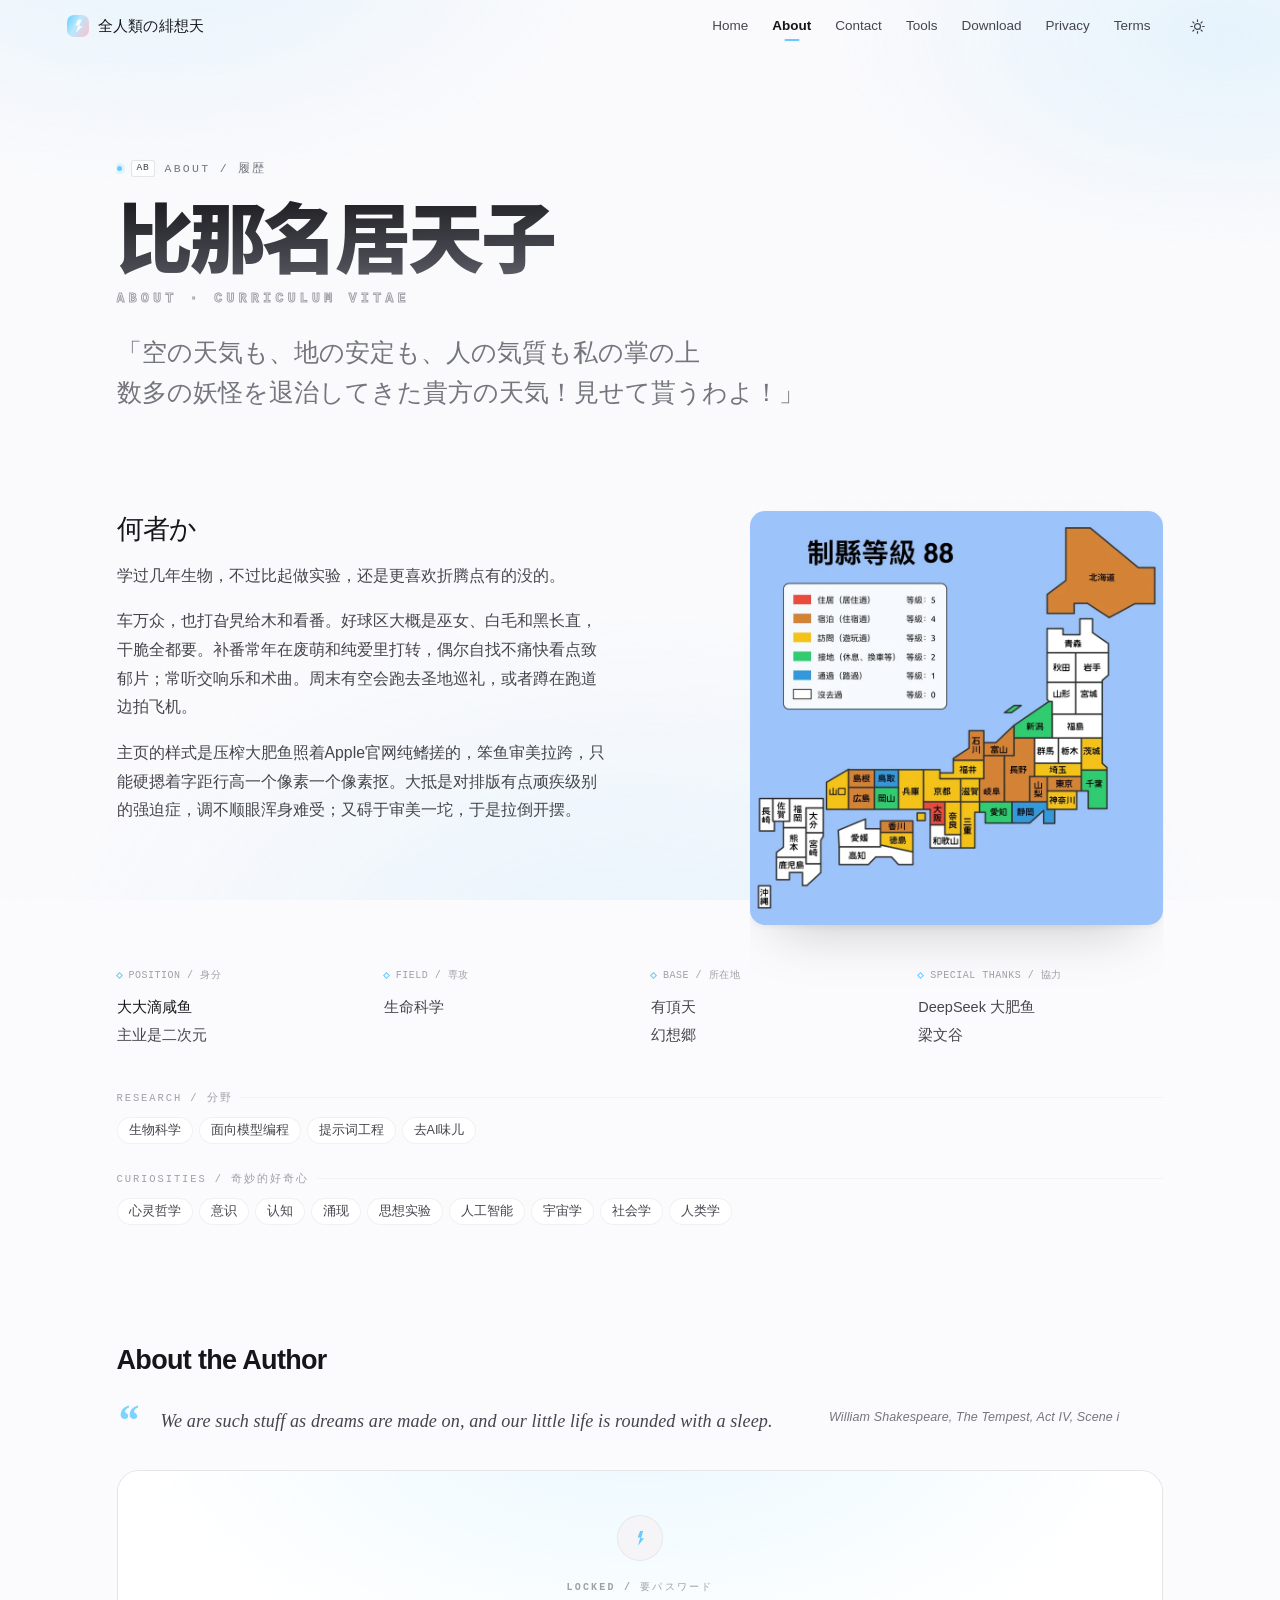
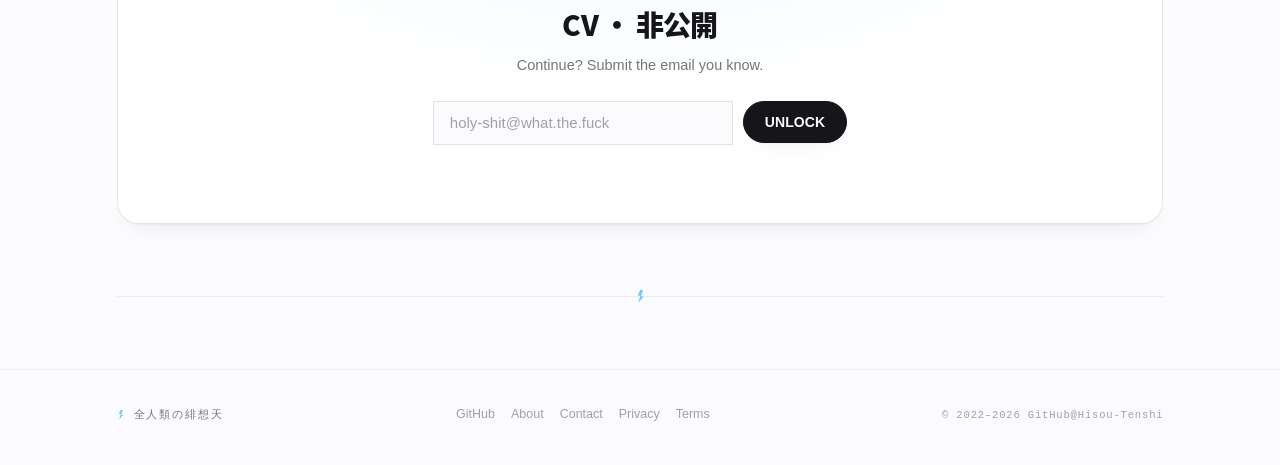
==== about-us/index.html @ 8fbee38a "chore: stamp asset URLs after finale update" ====
<!DOCTYPE html>
<html lang="zh-CN">
<head>
	<meta charset="UTF-8">
	<meta name="viewport" content="width=device-width, initial-scale=1, viewport-fit=cover">
	<script>
		/* Runs before paint: sets theme + marks JS availability (no network). */
		(function (d) {
			var c = d.cookie, g = function (k) { var m = c.match(new RegExp(k + '=([^;]+)')); return m ? m[1] : null; };
			var mode = g('themeMode') || 'auto', st = g('themeState') || 'Light';
			var dark = mode === 'auto'
				? !!(window.matchMedia && window.matchMedia('(prefers-color-scheme: dark)').matches)
				: st === 'Dark';
			var h = d.documentElement;
			h.setAttribute('data-theme', dark ? 'Dark' : 'Light');
			h.className += ' js';
		})(document);
	</script>
	<title>About 比那名居天子 - 夢と現と交えては、幻想郷に、遊ぶがいい</title>
	<meta name="description" content="非想非非想天の娘。研究分野は二次元、趣味は幻想郷。">
	<meta name="keywords" content="緋想天,比那名居天子,東方Project,幻想郷,个人主页,ACGMN">
	<meta name="author" content="Hisou-Tenshi">
	<meta name="theme-color" content="#fbfbfd" media="(prefers-color-scheme: light)">
	<meta name="theme-color" content="#08080a" media="(prefers-color-scheme: dark)">
	<meta property="og:type" content="website">
	<meta property="og:site_name" content="全人類の緋想天">
	<meta property="og:title" content="About 比那名居天子">
	<meta property="og:description" content="非想非非想天の娘。研究分野は二次元、趣味は幻想郷。">
	<meta property="og:image" content="https://avatars.githubusercontent.com/u/97383295">
	<meta property="og:url" content="https://tenshi.qzz.io/about-us/">
	<meta name="twitter:card" content="summary">
	<link rel="icon" href="/static/img/opt/favicon-32.png?v=053d6cee" sizes="32x32" type="image/png">
	<link rel="apple-touch-icon" href="/static/img/opt/favicon-180.png?v=eb86eefc">
	<link rel="canonical" href="https://tenshi.qzz.io/about-us/">
	<link rel="preload" href="/static/fonts/display-900.woff2?v=fd3ab177" as="font" type="font/woff2" crossorigin>
	<link rel="stylesheet" href="/static/css/root.css?v=9f79e097">
	<link rel="stylesheet" href="/static/css/style.css?v=7f5f9566">
</head>
<body>
	<a class="skip-link" href="#main">跳到主要内容</a>

	<header class="nav" id="nav">
		<div class="nav__in">
			<a class="nav__brand" href="/" aria-label="全人類の緋想天 — 首页">
				<span class="nav__mark" aria-hidden="true"></span>
				<span class="nav__wordmark">全人類の緋想天</span>
			</a>
			<nav class="nav__links" id="navLinks" aria-label="主导航">
				<a class="nav__link" href="/">Home</a>
				<a class="nav__link" href="/about-us/" aria-current="page">About</a>
				<a class="nav__link" href="/contact-us/">Contact</a>
				<a class="nav__link" href="/tools/">Tools</a>
				<a class="nav__link" href="/download/">Download</a>
				<a class="nav__link" href="/privacy-policy/">Privacy</a>
				<a class="nav__link" href="/terms-and-conditions/">Terms</a>
			</nav>
			<div class="nav__tools">
				<button class="nav__icon" id="themeBtn" type="button" aria-label="切换明暗主题" title="切换明暗主题">
					<svg class="icon-sun" viewBox="0 0 24 24"><circle cx="12" cy="12" r="4.2"/><path d="M12 2.6v2.2M12 19.2v2.2M2.6 12h2.2M19.2 12h2.2M5.4 5.4l1.6 1.6M17 17l1.6 1.6M18.6 5.4L17 7M7 17l-1.6 1.6"/></svg>
					<svg class="icon-moon" viewBox="0 0 24 24"><path d="M20 14.4A8.4 8.4 0 1 1 9.6 4a6.9 6.9 0 0 0 10.4 10.4z"/></svg>
				</button>
				<button class="nav__burger" id="burger" type="button" aria-label="菜单" aria-expanded="false" aria-controls="navLinks">
					<span></span><span></span><span></span>
				</button>
			</div>
		</div>
	</header>

	<main id="main">
		<section class="pagehead" aria-labelledby="pageTitle">
			<div class="wrap">
				<div class="pagehead__kicker kicker" data-rv="fade">
					<span class="kicker__num">AB</span>
					<span>ABOUT / 履歴</span>
				</div>
				<h1 class="pagehead__title" id="pageTitle" data-rv>比那名居天子</h1>
				<div class="pagehead__latin" data-rv style="--rv-d:.06s">About · Curriculum Vitae</div>
				<p class="pagehead__intro" data-rv style="--rv-d:.12s">「空の天気も、地の安定も、人の気質も私の掌の上<br>数多の妖怪を退治してきた貴方の天気！見せて貰うわよ！」</p>
			</div>
		</section>

		<section class="doc doc--wide" aria-labelledby="whoami">
			<div class="wrap">
				<div class="split">
					<div class="doc__body split__main">
						<h2 id="whoami">何者か</h2>
						<p>学过几年生物，不过比起做实验，还是更喜欢折腾点有的没的。</p>
						<p>车万众，也打旮旯给木和看番。好球区大概是巫女、白毛和黑长直，干脆全都要。补番常年在废萌和纯爱里打转，偶尔自找不痛快看点致郁片；常听交响乐和术曲。周末有空会跑去圣地巡礼，或者蹲在跑道边拍飞机。</p>
						<p>主页的样式是压榨大肥鱼照着Apple官网纯鳍搓的，笨鱼审美拉跨，只能硬摁着字距行高一个像素一个像素抠。大抵是对排版有点顽疾级别的强迫症，调不顺眼浑身难受；又碍于审美一坨，于是拉倒开摆。</p>
					</div>
					<aside class="split__side">
						<figure class="aboutmap" data-rv>
							<img src="/static/img/opt/about-map.webp?v=024bc9b7" width="880" height="880" alt="制県等級 88 的日本都道府县到访等级图" loading="lazy" decoding="async">
						</figure>
					</aside>
				</div>
				<div class="fields fields--row" style="margin-top:42px">
					<div class="field">
						<span class="field__k">Position / 身分</span>
						<span class="field__v"><b>大大滴咸鱼</b><br>主业是二次元</span>
					</div>
					<div class="field">
						<span class="field__k">Field / 専攻</span>
						<span class="field__v">生命科学</span>
					</div>
					<div class="field">
						<span class="field__k">Base / 所在地</span>
						<span class="field__v">有頂天<br>幻想郷</span>
					</div>
					<div class="field">
						<span class="field__k">Special Thanks / 協力</span>
						<span class="field__v">DeepSeek 大肥鱼<br>梁文谷</span>
					</div>
				</div>
				<div style="margin-top:40px">
							<div class="tag-group">
								<div class="tag-group__head">Research / 分野</div>
								<div class="chips">
									<span class="chip">生物科学</span>
									<span class="chip">面向模型编程</span>
									<span class="chip">提示词工程</span>
									<span class="chip">去AI味儿</span>
								</div>
							</div>
							<div class="tag-group" style="margin-top:26px">
								<div class="tag-group__head">Curiosities / 奇妙的好奇心</div>
								<div class="chips">
									<span class="chip">心灵哲学</span>
									<span class="chip">意识</span>
									<span class="chip">认知</span>
									<span class="chip">涌现</span>
									<span class="chip">思想实验</span>
									<span class="chip">人工智能</span>
									<span class="chip">宇宙学</span>
									<span class="chip">社会学</span>
									<span class="chip">人类学</span>
								</div>
							</div>
				</div>
			</div>
		</section>


		<section class="doc doc--wide" aria-labelledby="cv">
			<div class="wrap">
				<div class="doc__body">
					<h2 id="cv">About the Author</h2>
					<blockquote class="epigraph">
						<p class="epigraph__text">We are such stuff as dreams are made on, and our little life is rounded with a sleep. <cite class="epigraph__cite">William Shakespeare, <i>The Tempest</i>, Act IV, Scene i</cite></p>
					</blockquote>
				</div>
				<div class="vault" data-vault data-vault-src="/about-us/vault.json" style="margin-top:34px" data-rv>
					<div class="vault__gate">
						<span class="vault__lock" aria-hidden="true"><span class="arc"></span></span>
						<div class="vault__label">Locked / 要パスワード</div>
						<h3 class="vault__title">CV · 非公開</h3>
						<p class="vault__hint">Continue? Submit the email you know.</p>
						<form class="vault__form">
							<input class="vault__input" type="password" placeholder="holy-shit@what.the.fuck" autocomplete="current-password" data-vault-input aria-label="密码">
							<button class="btn btn--primary" type="submit" data-vault-submit>UNLOCK</button>
						</form>
						<div class="vault__msg" data-vault-msg role="status" aria-live="polite"></div>
					</div>
					<div class="vault__body" data-vault-out></div>
				</div>
			</div>
		</section>
	</main>

	<div class="wrap"><div class="rule rule--center" aria-hidden="true"><span class="rule__bolt"></span></div></div>

	<footer class="foot">
		<div class="wrap foot__in">
			<div class="foot__brand"><span class="arc" aria-hidden="true"></span>全人類の緋想天</div>
			<nav class="foot__links" aria-label="页脚导航">
				<a href="https://github.com/Hisou-Tenshi" target="_blank" rel="noopener">GitHub</a>
				<a href="/about-us/">About</a>
				<a href="/contact-us/">Contact</a>
				<a href="/privacy-policy/">Privacy</a>
				<a href="/terms-and-conditions/">Terms</a>
			</nav>
			<div class="foot__meta">© 2022–2026 GitHub@Hisou-Tenshi</div>
		</div>
	</footer>

	<script src="/static/js/site-content.js?v=7ef09ab3"></script>
	<script src="/static/js/script.js?v=752297a0"></script>
	<script src="/static/js/vault.js?v=d41f7041"></script>
</body>
</html>
---- static/css/root.css ----
/* ═══════════════════════════════════════════════════════════════════
   全人類の緋想天 — Design tokens
   Direction: Apple product-page clarity (bright, airy, hairline-precise)
   + 《明日方舟：终末地》 thunder display typography (heavy ink, hollow
   counterpoint, electric arc accents, technical micro-labels).

   Theme model  : html[data-theme="Light"|"Dark"]
   Legacy hooks : --main_text_color / --purple_text_color / --glass-* etc.
                  are re-mapped at the bottom so pre-redesign markup
                  (encrypted staticrypt pages) keeps rendering correctly.
   ═══════════════════════════════════════════════════════════════════ */

:root {
	/* ── Surfaces ─────────────────────────────────────────────── */
	--bg: #fbfbfd;
	--bg-band: #f5f5f7;
	--bg-deep: #eeeef1;
	--card: #ffffff;
	--card-hover: #ffffff;
	--card-tint: rgba(255, 255, 255, 0.72);

	/* ── Ink ──────────────────────────────────────────────────── */
	--ink: #16161a;
	--ink-2: #45454d;
	--ink-3: #75757e;
	--ink-4: #a0a0a8;
	--ink-inv: #ffffff;

	/* ── Lines ────────────────────────────────────────────────── */
	--line: rgba(20, 20, 26, 0.11);
	--line-2: rgba(20, 20, 26, 0.06);
	--line-3: rgba(20, 20, 26, 0.035);

	/* ── Accents ──────────────────────────────────────────────── */
	--accent: #66ccff;          /* 天依蓝 — Tianyi blue */
	--accent-deep: #2fa6dd;     /* 同一色相，压深一档，用于浅底上的文字 */
	--accent-ink: #062436;
	--accent-soft: rgba(102, 204, 255, 0.16);
	--pink: #ffc0cb;            /* 巡音粉 — Megurine pink */
	--pink-deep: #e2708e;       /* 压深一档，用于文字与错误提示 */
	--pink-soft: rgba(255, 192, 203, 0.24);
	--arc: #66ccff;             /* 雷 — electric arc blue */
	--arc-2: #a8e4ff;
	--arc-soft: rgba(102, 204, 255, 0.14);
	--arc-glow: rgba(102, 204, 255, 0.34);

	/* ── Display gradients ────────────────────────────────────── */
	--grad-title: linear-gradient(178deg, #1b1b20 6%, #4c4c55 62%, #7d7d88 100%);
	--grad-rule: linear-gradient(90deg, var(--line) 0%, transparent 100%);
	--grad-arc: linear-gradient(120deg, #66ccff 0%, #b7e9ff 42%, #ffc0cb 100%);
	--grad-plate: linear-gradient(160deg, #101014 0%, #1c1c22 55%, #0c0c10 100%);

	/* ── Type ─────────────────────────────────────────────────── */
	--font-sans: -apple-system, BlinkMacSystemFont, "SF Pro Text", "Segoe UI Variable Text",
		"Segoe UI", "PingFang SC", "Hiragino Sans GB", "Noto Sans CJK SC", "Microsoft YaHei",
		"Helvetica Neue", Arial, sans-serif;
	--font-display: "HST Display", -apple-system, BlinkMacSystemFont, "SF Pro Display", "Segoe UI Variable Display",
		"Segoe UI", "PingFang SC", "Hiragino Sans GB", "Noto Sans CJK SC", "Microsoft YaHei",
		"Helvetica Neue", Arial, sans-serif;
	--font-mono: ui-monospace, SFMono-Regular, "SF Mono", "JetBrains Mono", "Cascadia Mono",
		Consolas, "Liberation Mono", monospace;

	--fs-mega: clamp(84px, 14.2vw, 216px);
	--fs-display: clamp(40px, 6vw, 76px);
	--fs-h2: clamp(30px, 3.8vw, 50px);
	--fs-h3: clamp(19px, 2vw, 23px);
	--fs-lede: clamp(18px, 2.1vw, 25px);
	--fs-body: 16.5px;
	--fs-small: 14px;
	--fs-micro: 11.5px;

	/* ── Geometry ─────────────────────────────────────────────── */
	--nav-h: 52px;
	--maxw: 1180px;
	--maxw-wide: 1440px;
	--gutter: clamp(20px, 5.2vw, 72px);
	--r-xl: 30px;
	--r-lg: 22px;
	--r-md: 15px;
	--r-sm: 10px;
	--r-xs: 6px;

	/* ── Motion ───────────────────────────────────────────────── */
	--ease: cubic-bezier(0.22, 1, 0.36, 1);
	--ease-out: cubic-bezier(0.16, 1, 0.3, 1);
	--ease-inout: cubic-bezier(0.65, 0, 0.35, 1);
	--t-fast: 0.18s;
	--t-med: 0.42s;
	--t-slow: 0.9s;
	--t-mega: 1.15s;

	/* ── Elevation ────────────────────────────────────────────── */
	--sh-1: 0 1px 2px rgba(16, 16, 22, 0.04), 0 10px 26px -16px rgba(16, 16, 22, 0.14);
	--sh-2: 0 2px 6px rgba(16, 16, 22, 0.05), 0 26px 56px -28px rgba(16, 16, 22, 0.26);
	--sh-3: 0 30px 80px -34px rgba(16, 16, 22, 0.34);
	--sh-inset: inset 0 1px 0 rgba(255, 255, 255, 0.7);

	/* ── Chrome ───────────────────────────────────────────────── */
	--nav-bg: rgba(251, 251, 253, 0.72);
	--nav-bg-solid: rgba(251, 251, 253, 0.94);
	--selection: rgba(102, 204, 255, 0.30);
	--scrollbar: rgba(20, 20, 26, 0.18);
	--noise-opacity: 0.028;

	color-scheme: light;
}

html[data-theme="Dark"] {
	--bg: #08080a;
	--bg-band: #0e0e11;
	--bg-deep: #131317;
	--card: #141418;
	--card-hover: #191920;
	--card-tint: rgba(22, 22, 27, 0.7);

	--ink: #f4f4f6;
	--ink-2: #c2c2cb;
	--ink-3: #9898a2;
	--ink-4: #77777f;
	--ink-inv: #08080a;

	--line: rgba(255, 255, 255, 0.14);
	--line-2: rgba(255, 255, 255, 0.075);
	--line-3: rgba(255, 255, 255, 0.045);

	--accent: #7fd6ff;
	--accent-deep: #66ccff;
	--accent-ink: #04131d;
	--accent-soft: rgba(127, 214, 255, 0.18);
	--pink: #ffc0cb;
	--pink-deep: #ffb3c1;
	--pink-soft: rgba(255, 192, 203, 0.18);
	--arc: #7fd6ff;
	--arc-2: #b7e9ff;
	--arc-soft: rgba(127, 214, 255, 0.18);
	--arc-glow: rgba(127, 214, 255, 0.36);

	--grad-title: linear-gradient(178deg, #ffffff 8%, #c9c9d3 58%, #7d7d8a 100%);
	--grad-rule: linear-gradient(90deg, var(--line) 0%, transparent 100%);
	--grad-arc: linear-gradient(120deg, #7fd6ff 0%, #c9eeff 42%, #ffc0cb 100%);
	--grad-plate: linear-gradient(160deg, #17171c 0%, #0d0d11 60%, #050507 100%);

	--sh-1: 0 1px 2px rgba(0, 0, 0, 0.5), 0 10px 26px -16px rgba(0, 0, 0, 0.7);
	--sh-2: 0 2px 8px rgba(0, 0, 0, 0.55), 0 26px 56px -28px rgba(0, 0, 0, 0.8);
	--sh-3: 0 30px 90px -34px rgba(0, 0, 0, 0.85);
	--sh-inset: inset 0 1px 0 rgba(255, 255, 255, 0.07);

	--nav-bg: rgba(10, 10, 13, 0.68);
	--nav-bg-solid: rgba(10, 10, 13, 0.94);
	--selection: rgba(127, 214, 255, 0.34);
	--scrollbar: rgba(255, 255, 255, 0.2);
	--noise-opacity: 0.035;

	color-scheme: dark;
}

/* ═══════════════════════════════════════════════════════════════════
   Legacy compatibility — the staticrypt-encrypted pages (about-us,
   download) ship their own captured markup and cannot be recompiled
   here, so the old token names must keep resolving to sane values.
   ═══════════════════════════════════════════════════════════════════ */
:root {
	--main_text_color: var(--ink);
	--main_bg_color: none;
	--footer_text_color: var(--ink-3);
	--item_left_title_color: var(--ink);
	--purple_text_color: var(--accent);
	--fill: currentColor;
	--shadow-sm: var(--sh-1);
	--gradient: var(--grad-arc);
	--gradient-stroke-1: var(--arc);
	--gradient-stroke-2: var(--arc-2);
	--gradient-stroke-3: var(--accent);
	--gradient-stroke-4: var(--ink);
	--back_filter: 16px;
	--glass-radius: var(--r-lg);
	--glass-radius-sm: var(--r-md);
	--glass-ease: var(--ease);
	--glass-duration: var(--t-med);
	--glass-blur: 16px;
	--glass-level: 0;

	/* 雷 — arc geometry reused by the thunder display components */
	--bolt: polygon(52% 0%, 30% 46%, 52% 46%, 34% 100%, 84% 52%, 58% 52%, 78% 0%);
}

/* Bundled ultra-black CJK display face (subset: display headings only).
   Without it, CJK headings fall back to Microsoft YaHei Bold on Windows and
   the "thunder big text" look collapses. See static/fonts/README.txt. */
@font-face {
	font-family: "HST Display";
	src: url("../fonts/display-900.woff2?v=e4c59ec4") format("woff2");
	font-weight: 900;
	font-style: normal;
	font-display: swap;
}
---- static/css/style.css ----
/* ═══════════════════════════════════════════════════════════════════
   全人類の緋想天 — 全站样式
   ───────────────────────────────────────────────────────────────────
   Aesthetic brief
     · Apple product-page clarity : bright airy surfaces, hairline rules,
       generous whitespace, precise optical type, restrained motion.
     · 《明日方舟：终末地》雷霆大字 : oversized heavy ink display type,
       hollow counterpoint line, electric arc accents, mono technical
       micro-labels, hard divider ticks.
     · Not "mysterious all-black": the default canvas is light. Dark mode
       is a refined near-black, never the primary presentation.

   File map
     01  Reset & base           06  Portrait plate          11  Footer
     02  Layout & utilities     07  Section architecture    12  BGM player
     03  Navigation             08  Tiles / links / tags    13  Lightbox
     04  Hero                   09  Stats / strip / log     14  Document pages
     05  Thunder type           10  Buttons                 15  Legacy compat
                                                           16  Media / motion
   ═══════════════════════════════════════════════════════════════════ */

/* ── 01 · Reset & base ───────────────────────────────────────────── */
*,
*::before,
*::after {
	box-sizing: border-box;
}

* {
	margin: 0;
	padding: 0;
}

html {
	background: var(--bg);
	-webkit-text-size-adjust: 100%;
	text-size-adjust: 100%;
	scroll-behavior: smooth;
	scroll-padding-top: calc(var(--nav-h) + 24px);
}

body {
	min-height: 100svh;
	background: transparent;
	color: var(--ink);
	font-family: var(--font-sans);
	font-size: var(--fs-body);
	line-height: 1.72;
	font-synthesis-weight: none;
	text-rendering: optimizeLegibility;
	-webkit-font-smoothing: antialiased;
	-moz-osx-font-smoothing: grayscale;
	overflow-x: hidden;
}

/* Ambient light — a very quiet 幻想郷 atmosphere instead of a 1.4 MB photo */
body::before {
	content: "";
	position: fixed;
	inset: 0;
	z-index: -2;
	pointer-events: none;
	background:
		radial-gradient(58% 44% at 12% -6%, var(--arc-soft) 0%, transparent 62%),
		radial-gradient(52% 40% at 96% 4%, var(--accent-soft) 0%, transparent 60%),
		radial-gradient(70% 60% at 50% 108%, var(--arc-soft) 0%, transparent 68%);
	opacity: 0.85;
}

/* Film grain — 200 bytes of SVG turbulence, kills the "flat CSS" look */
body::after {
	content: "";
	position: fixed;
	inset: 0;
	z-index: -1;
	pointer-events: none;
	opacity: var(--noise-opacity);
	background-image: url("data:image/svg+xml,%3Csvg xmlns='http://www.w3.org/2000/svg' width='160' height='160'%3E%3Cfilter id='n'%3E%3CfeTurbulence type='fractalNoise' baseFrequency='0.82' numOctaves='3' stitchTiles='stitch'/%3E%3C/filter%3E%3Crect width='160' height='160' filter='url(%23n)'/%3E%3C/svg%3E");
}

img,
svg,
video,
canvas {
	display: block;
	max-width: 100%;
}

img {
	height: auto;
	border: 0;
}

a {
	color: inherit;
	text-decoration: none;
}

button,
input,
select,
textarea {
	font: inherit;
	color: inherit;
	background: none;
	border: 0;
}

button {
	cursor: pointer;
	-webkit-tap-highlight-color: transparent;
}

ul,
ol {
	list-style: none;
}

h1,
h2,
h3,
h4,
h5,
h6 {
	font-weight: 700;
	line-height: 1.16;
	letter-spacing: -0.02em;
}

::selection {
	background: var(--selection);
	color: var(--ink);
}

:focus-visible {
	outline: 2px solid var(--arc);
	outline-offset: 3px;
	border-radius: 3px;
}

html[data-theme="Dark"] ::-webkit-scrollbar {
	width: 10px;
	height: 10px;
}

html[data-theme="Dark"] ::-webkit-scrollbar-track {
	background: transparent;
}

::-webkit-scrollbar {
	width: 10px;
	height: 10px;
}

::-webkit-scrollbar-thumb {
	background: var(--scrollbar);
	border: 3px solid transparent;
	background-clip: content-box;
	border-radius: 999px;
}

::-webkit-scrollbar-thumb:hover {
	background-clip: content-box;
	background-color: var(--ink-3);
}

/* ── 02 · Layout & utilities ─────────────────────────────────────── */
.wrap {
	width: 100%;
	max-width: var(--maxw);
	margin-inline: auto;
	padding-inline: var(--gutter);
}

.wrap--wide {
	max-width: var(--maxw-wide);
}

.sr-only {
	position: absolute;
	width: 1px;
	height: 1px;
	padding: 0;
	margin: -1px;
	overflow: hidden;
	clip: rect(0 0 0 0);
	white-space: nowrap;
	border: 0;
}

.skip-link {
	position: fixed;
	top: 8px;
	left: 8px;
	z-index: 400;
	padding: 10px 16px;
	border-radius: var(--r-sm);
	background: var(--ink);
	color: var(--bg);
	font-size: var(--fs-small);
	transform: translateY(-160%);
	transition: transform var(--t-fast) var(--ease);
}

.skip-link:focus-visible {
	transform: none;
}

/* Reveal engine — [data-rv] elements animate in once, .is-in is added by IO */
[data-rv] {
	opacity: 0;
	transform: translate3d(0, 26px, 0);
	transition:
		opacity var(--t-slow) var(--ease-out),
		transform var(--t-slow) var(--ease-out);
	transition-delay: var(--rv-d, 0s);
	will-change: opacity, transform;
}

[data-rv="fade"] {
	transform: none;
}

[data-rv="left"] {
	transform: translate3d(-26px, 0, 0);
}

[data-rv="mask"] {
	opacity: 1;
	transform: none;
	/* polygon() accepts coordinates outside the box (inset() clamps), so the
	   reveal never leaves a hard clip on the glyph ink. */
	clip-path: polygon(0 -30%, 100% -30%, 100% -30%, 0 -30%);
	transition: clip-path var(--t-mega) var(--ease-out);
	transition-delay: var(--rv-d, 0s);
}

[data-rv].is-in {
	opacity: 1;
	transform: none;
	clip-path: polygon(0 -30%, 100% -30%, 100% 130%, 0 130%);
	will-change: auto;
}

html:not(.js) [data-rv] {
	opacity: 1;
	transform: none;
	clip-path: none;
}

/* ── 03 · Navigation ─────────────────────────────────────────────── */
.nav {
	position: fixed;
	inset: 0 0 auto 0;
	z-index: 120;
	height: var(--nav-h);
	background: transparent;
	transition: background var(--t-med) var(--ease), box-shadow var(--t-med) var(--ease);
}

.nav::after {
	content: "";
	position: absolute;
	inset: auto 0 0 0;
	height: 1px;
	background: var(--line);
	opacity: 0;
	transition: opacity var(--t-med) var(--ease);
}

.nav.is-scrolled {
	background: var(--nav-bg);
	-webkit-backdrop-filter: saturate(180%) blur(22px);
	backdrop-filter: saturate(180%) blur(22px);
}

.nav.is-scrolled::after {
	opacity: 1;
}

.nav__in {
	display: flex;
	align-items: center;
	gap: 10px;
	height: 100%;
	max-width: var(--maxw-wide);
	margin-inline: auto;
	padding-inline: var(--gutter);
}

.nav__brand {
	display: inline-flex;
	align-items: center;
	gap: 9px;
	flex-shrink: 0;
	font-weight: 700;
	font-size: 14.5px;
	letter-spacing: 0.02em;
	color: var(--ink);
	transition: opacity var(--t-fast) var(--ease);
}

.nav__brand:hover {
	opacity: 0.66;
}

.nav__mark {
	width: 22px;
	height: 22px;
	border-radius: 7px;
	background: var(--grad-arc);
	position: relative;
	overflow: hidden;
	flex-shrink: 0;
}

.nav__mark::after {
	content: "";
	position: absolute;
	inset: 0;
	background: var(--ink-inv);
	opacity: 0.9;
	clip-path: var(--bolt);
	transform: scale(0.62);
	mix-blend-mode: normal;
}

html[data-theme="Light"] .nav__mark::after {
	background: #fff;
}

.nav__wordmark {
	white-space: nowrap;
}

.nav__links {
	display: flex;
	align-items: center;
	gap: 2px;
	margin-left: auto;
}

.nav__link {
	position: relative;
	display: inline-flex;
	align-items: center;
	height: 32px;
	padding: 0 11px;
	border-radius: 999px;
	font-size: 13.5px;
	font-weight: 500;
	color: var(--ink-2);
	white-space: nowrap;
	transition: color var(--t-fast) var(--ease), background var(--t-fast) var(--ease);
}

.nav__link:hover {
	color: var(--ink);
	background: var(--line-3);
}

.nav__link[aria-current="page"] {
	color: var(--ink);
	font-weight: 650;
}

.nav__link[aria-current="page"]::after {
	content: "";
	position: absolute;
	left: 50%;
	bottom: 1px;
	width: 15px;
	height: 2px;
	translate: -50% 0;
	border-radius: 2px;
	background: var(--accent);
}

.nav__tools {
	display: flex;
	align-items: center;
	gap: 4px;
	margin-left: 10px;
}

.nav__icon {
	display: inline-flex;
	align-items: center;
	justify-content: center;
	width: 32px;
	height: 32px;
	border-radius: 999px;
	color: var(--ink-2);
	transition: color var(--t-fast) var(--ease), background var(--t-fast) var(--ease),
		transform var(--t-fast) var(--ease);
}

.nav__icon:hover {
	color: var(--ink);
	background: var(--line-3);
}

.nav__icon:active {
	transform: scale(0.92);
}

.nav__icon svg {
	width: 17px;
	height: 17px;
	fill: none;
	stroke: currentColor;
	stroke-width: 1.7;
	stroke-linecap: round;
	stroke-linejoin: round;
}

/* theme glyph swap */
html[data-theme="Light"] .icon-moon,
html[data-theme="Dark"] .icon-sun {
	display: none;
}

.nav__burger {
	display: none;
	width: 34px;
	height: 34px;
	margin-left: auto;
	border-radius: 999px;
	align-items: center;
	justify-content: center;
}

.nav__burger span {
	display: block;
	width: 16px;
	height: 1.5px;
	border-radius: 2px;
	background: var(--ink);
	transition: transform var(--t-med) var(--ease), opacity var(--t-fast) var(--ease);
}

.nav__burger span + span {
	margin-top: 4.5px;
}

.nav.is-open .nav__burger span:nth-child(1) {
	transform: translateY(6px) rotate(45deg);
}

.nav.is-open .nav__burger span:nth-child(2) {
	opacity: 0;
}

.nav.is-open .nav__burger span:nth-child(3) {
	transform: translateY(-6px) rotate(-45deg);
}

/* ── 04 · Hero ───────────────────────────────────────────────────── */
.hero {
	position: relative;
	display: flex;
	align-items: center;
	min-height: calc(100svh - var(--nav-h));
	padding: calc(var(--nav-h) + clamp(52px, 9vh, 110px)) 0 clamp(56px, 9vh, 104px);
	overflow: clip;
}

.hero__in {
	display: grid;
	grid-template-columns: minmax(0, 1fr) minmax(280px, 0.62fr);
	align-items: center;
	gap: clamp(28px, 5vw, 76px);
	width: 100%;
}

.hero__copy {
	min-width: 0;
}

/* Faint photographic atmosphere (45 KB blurred webp) — keeps the 幻想郷 mood
   without the 1.4 MB original background. */
.hero__bg {
	position: absolute;
	inset: 0 0 auto 0;
	height: min(82vh, 780px);
	z-index: 0;
	pointer-events: none;
	background: url("../img/opt/bg-photo-soft.webp?v=d2a9b9c0") center 30% / cover no-repeat;
	opacity: 0.18;
	-webkit-mask-image: linear-gradient(180deg, #000 0%, rgba(0, 0, 0, 0.55) 52%, transparent 100%);
	mask-image: linear-gradient(180deg, #000 0%, rgba(0, 0, 0, 0.55) 52%, transparent 100%);
}

html[data-theme="Dark"] .hero__bg {
	background-image: url("../img/opt/bg-dark-photo.webp?v=39b53621");
	opacity: 0.3;
	filter: saturate(0.7) brightness(0.85);
}

/* Oversized bolt silhouette behind the headline */
.hero__bolt {
	position: absolute;
	top: 10%;
	left: -2%;
	width: clamp(180px, 27vw, 430px);
	aspect-ratio: 1 / 1.42;
	z-index: 0;
	pointer-events: none;
	background: var(--grad-arc);
	clip-path: var(--bolt);
	opacity: 0.10;
	transform: rotate(-7deg);
	animation: boltDrift 11s var(--ease-inout) infinite;
}

@keyframes boltDrift {
	0%,
	100% {
		transform: rotate(-7deg) translate3d(0, 0, 0);
	}
	50% {
		transform: rotate(-4deg) translate3d(0, -18px, 0);
	}
}

html[data-theme="Dark"] .hero__bolt {
	opacity: 0.17;
}

.hero__in {
	position: relative;
	z-index: 1;
}

.hero__kicker {
	display: flex;
	align-items: center;
	gap: 10px;
	margin-bottom: clamp(20px, 3vh, 34px);
}

.hero__title {
	margin: 0;
	font-weight: 900;
}

.hero__lede {
	max-width: 30ch;
	margin-top: clamp(24px, 3.4vh, 40px);
	font-size: var(--fs-lede);
	font-weight: 500;
	line-height: 1.52;
	letter-spacing: -0.012em;
	color: var(--ink-2);
	text-wrap: balance;
}

.hero__lede em {
	font-style: normal;
	color: var(--ink);
	font-weight: 700;
	position: relative;
	white-space: nowrap;
}

.hero__lede em::after {
	content: "";
	position: absolute;
	left: -2px;
	right: -2px;
	bottom: 0.06em;
	height: 0.36em;
	z-index: -1;
	border-radius: 2px;
	background: var(--accent-soft);
	transform-origin: 0 50%;
	animation: swipe 0.9s var(--ease-out) 0.85s both;
}

@keyframes swipe {
	from {
		transform: scaleX(0);
	}
	to {
		transform: scaleX(1);
	}
}

.hero__sub {
	margin-top: 14px;
	font-size: var(--fs-small);
	letter-spacing: 0.02em;
	color: var(--ink-3);
}

.hero__sub b {
	font-weight: 650;
	color: var(--ink-2);
}

.hero__actions {
	display: flex;
	flex-wrap: wrap;
	align-items: center;
	gap: 10px;
	margin-top: clamp(28px, 4vh, 44px);
}

.hero__social {
	display: flex;
	align-items: center;
	gap: 8px;
	margin-top: clamp(26px, 3.6vh, 40px);
}

.hero__scroll {
	position: absolute;
	left: 50%;
	bottom: 18px;
	translate: -50% 0;
	display: flex;
	flex-direction: column;
	align-items: center;
	gap: 6px;
	font-family: var(--font-mono);
	font-size: 9.5px;
	letter-spacing: 0.24em;
	text-transform: uppercase;
	color: var(--ink-4);
	pointer-events: none;
}

.hero__scroll i {
	display: block;
	width: 1px;
	height: 34px;
	background: linear-gradient(180deg, var(--ink-4), transparent);
	animation: scrollHint 2.4s var(--ease-inout) infinite;
	transform-origin: 50% 0;
}

@keyframes scrollHint {
	0% {
		transform: scaleY(0.2);
		opacity: 0;
	}
	30% {
		opacity: 1;
	}
	100% {
		transform: scaleY(1);
		opacity: 0;
	}
}

/* ── 05 · Thunder display type (雷霆大字) ─────────────────────────── */
/* Micro technical label */
.kicker {
	display: inline-flex;
	align-items: center;
	gap: 9px;
	font-family: var(--font-mono);
	font-size: var(--fs-micro);
	font-weight: 500;
	letter-spacing: 0.2em;
	text-transform: uppercase;
	color: var(--ink-3);
	white-space: nowrap;
}

.kicker__num {
	display: inline-flex;
	align-items: center;
	justify-content: center;
	min-width: 22px;
	height: 17px;
	padding: 0 5px;
	border: 1px solid var(--line);
	border-radius: 3px;
	font-size: 9.5px;
	letter-spacing: 0.08em;
	color: var(--ink-2);
	background: var(--card-tint);
	-webkit-backdrop-filter: blur(6px);
	backdrop-filter: blur(6px);
}

.kicker::before {
	content: "";
	width: 5px;
	height: 5px;
	border-radius: 50%;
	background: var(--accent);
	box-shadow: 0 0 0 3px var(--accent-soft);
	flex-shrink: 0;
}

/* The big one: oversized ink characters that rise out of a mask */
.mega {
	display: flex;
	flex-direction: column;
	align-items: flex-start;
	font-family: var(--font-display);
	font-size: var(--fs-mega);
	font-weight: 900;
	line-height: 0.94;
	letter-spacing: -0.062em;
	color: var(--ink);
}

/* No clipping container here — see .mega__char for why the ink must be able
   to spill out of the (deliberately very tight) line box. */
.mega__row {
	display: flex;
	overflow: visible;
}

/* `background-clip: text` only paints the background INSIDE the element's own
   box. With line-height < 1 that box is shorter than the glyph ink (CJK bottom
   strokes, latin descenders like y/g/p) and the glyph gets sliced off — bottom
   and right edge. Pad the paint box out, pull it back with negative margins so
   layout is untouched, and let the gradient cover the whole glyph. */
.mega__char {
	display: inline-block;
	padding: 0.1em 0.14em 0.3em;
	margin: -0.1em -0.14em -0.3em;
	background: var(--grad-title);
	-webkit-background-clip: text;
	background-clip: text;
	color: transparent;
	-webkit-text-fill-color: transparent;
	transform-origin: 0 100%;
	animation: charRise 0.9s var(--ease-out) both;
	animation-delay: calc(var(--i, 0) * 0.075s + 0.06s);
}

@keyframes charRise {
	0% {
		transform: translate3d(0, 13%, 0) scale(0.985);
		opacity: 0;
		filter: blur(10px);
	}
	55% {
		opacity: 1;
	}
	100% {
		transform: translate3d(0, 0, 0) scale(1);
		opacity: 1;
		filter: blur(0);
	}
}

/* Hollow counterpoint — outline-only latin lockup under the ink */
.mega__latin {
	display: block;
	margin-top: clamp(10px, 1.6vh, 18px);
	font-family: var(--font-mono);
	font-size: clamp(11px, 1.35vw, 16px);
	font-weight: 700;
	line-height: 1;
	letter-spacing: 0.38em;
	text-transform: uppercase;
	color: transparent;
	-webkit-text-stroke: 1.1px var(--ink-4);
	white-space: nowrap;
	animation: typeIn 1.1s var(--ease-out) 0.52s both;
}

@keyframes typeIn {
	0% {
		opacity: 0;
		letter-spacing: 0.62em;
	}
	100% {
		opacity: 1;
		letter-spacing: 0.38em;
	}
}

/* The bolt: Endfield-style electric glyph used as a section marker */
.arc {
	display: inline-block;
	width: 0.5em;
	height: 0.62em;
	flex-shrink: 0;
	background: var(--arc);
	clip-path: var(--bolt);
	filter: drop-shadow(0 0 6px var(--arc-glow));
	animation: arcCharge 4.6s var(--ease-inout) infinite;
}

@keyframes arcCharge {
	0%,
	72%,
	100% {
		opacity: 0.9;
		transform: scale(1);
	}
	78% {
		opacity: 1;
		transform: scale(1.14);
	}
	82% {
		opacity: 0.4;
		transform: scale(0.96);
	}
	86% {
		opacity: 1;
		transform: scale(1.06);
	}
}

/* Hairline with a bolt tick — used between sections */
.rule {
	position: relative;
	height: 1px;
	background: var(--line-2);
}

.rule__bolt {
	position: absolute;
	left: 0;
	top: 50%;
	width: 11px;
	height: 13px;
	translate: 0 -50%;
	background: var(--accent);
	clip-path: var(--bolt);
}

.rule--center .rule__bolt {
	left: 50%;
	translate: -50% -50%;
}

/* ── 06 · Portrait plate ─────────────────────────────────────────── */
.plate {
	position: relative;
	display: block;
	width: 100%;
	aspect-ratio: 4 / 5;
	max-width: 380px;
	margin: 0 auto;
	border-radius: var(--r-xl);
	overflow: hidden;
	background: var(--bg-deep);
	box-shadow: var(--sh-3), var(--sh-inset);
	isolation: isolate;
	animation: plateIn 1.2s var(--ease-out) 0.2s both;
}

@keyframes plateIn {
	from {
		opacity: 0;
		transform: translate3d(0, 34px, 0) scale(0.965);
	}
	to {
		opacity: 1;
		transform: none;
	}
}

.plate__img {
	width: 100%;
	height: 100%;
	object-fit: cover;
	object-position: 50% 8%;
	transform: scale(1.01);
	transition: transform 1.2s var(--ease-out);
}

.plate:hover .plate__img {
	transform: scale(1.055);
}

/* The floral frame from the old sidebar logo, now a faint ornament that hugs
   the card edge instead of covering the portrait. */
.plate__frame {
	position: absolute;
	inset: 0;
	width: 100%;
	height: 100%;
	object-fit: contain;
	pointer-events: none;
	opacity: 0.5;
	filter: drop-shadow(0 8px 20px rgba(0, 0, 0, 0.1));
}

.plate__veil {
	position: absolute;
	inset: auto 0 0 0;
	height: 46%;
	background: linear-gradient(0deg, rgba(8, 8, 10, 0.62) 0%, transparent 100%);
	pointer-events: none;
}

.plate__tag {
	position: absolute;
	inset: auto 14px 14px 14px;
	display: flex;
	align-items: center;
	justify-content: space-between;
	gap: 10px;
	padding: 9px 13px;
	border-radius: 999px;
	background: rgba(12, 12, 15, 0.5);
	-webkit-backdrop-filter: blur(14px) saturate(160%);
	backdrop-filter: blur(14px) saturate(160%);
	border: 1px solid rgba(255, 255, 255, 0.16);
	color: #fff;
	font-family: var(--font-mono);
	font-size: 10px;
	letter-spacing: 0.16em;
	text-transform: uppercase;
}

.plate__tag b {
	font-family: var(--font-sans);
	font-size: 12px;
	letter-spacing: 0.02em;
	font-weight: 650;
}

/* ── 07 · Section architecture ───────────────────────────────────── */
.sec {
	position: relative;
	padding-block: clamp(64px, 10vh, 132px);
}

.sec::before {
	content: "";
	position: absolute;
	inset: 0 0 auto 0;
	height: 1px;
	background: var(--line-2);
}

.sec--band {
	background: var(--bg-band);
}

.sec--band::before {
	opacity: 0.6;
}

.sec__grid {
	display: grid;
	grid-template-columns: 186px minmax(0, 1fr);
	gap: clamp(20px, 3vw, 54px);
	align-items: start;
}

.sec__rail {
	position: sticky;
	top: calc(var(--nav-h) + 34px);
	align-self: start;
	display: flex;
	flex-direction: column;
	gap: 9px;
}

.sec__num {
	font-family: var(--font-mono);
	font-size: 10.5px;
	letter-spacing: 0.2em;
	color: var(--ink-4);
}

.sec__name {
	font-family: var(--font-mono);
	font-size: 11.5px;
	font-weight: 600;
	letter-spacing: 0.22em;
	text-transform: uppercase;
	color: var(--ink);
	display: flex;
	align-items: center;
	gap: 7px;
}

.sec__name::before {
	content: "";
	width: 9px;
	height: 11px;
	background: var(--accent);
	clip-path: var(--bolt);
	flex-shrink: 0;
}

.sec__hint {
	font-size: 12.5px;
	line-height: 1.6;
	color: var(--ink-4);
	max-width: 22ch;
}

.sec__head {
	max-width: 760px;
	margin-bottom: clamp(30px, 4.4vh, 52px);
}

.sec__title {
	padding: 0.08em 0.06em 0.24em;
	margin: -0.08em -0.06em calc(14px - 0.24em);
	font-family: var(--font-display);
	font-size: var(--fs-h2);
	font-weight: 900;
	line-height: 1.06;
	letter-spacing: -0.035em;
	background: var(--grad-title);
	-webkit-background-clip: text;
	background-clip: text;
	color: transparent;
	-webkit-text-fill-color: transparent;
	text-wrap: balance;
}

.sec__intro {
	font-size: clamp(15.5px, 1.5vw, 18px);
	line-height: 1.66;
	color: var(--ink-3);
	max-width: 62ch;
	text-wrap: pretty;
}

.sec__body {
	min-width: 0;
}

/* ── 08 · Tiles · links · tags ───────────────────────────────────── */
.tiles {
	display: grid;
	grid-template-columns: repeat(auto-fill, minmax(248px, 1fr));
	gap: 14px;
}

.tile {
	position: relative;
	display: flex;
	flex-direction: column;
	min-height: 148px;
	padding: 20px 20px 18px;
	border: 1px solid var(--line-2);
	border-radius: var(--r-lg);
	background: var(--card);
	box-shadow: var(--sh-1);
	overflow: hidden;
	isolation: isolate;
	transition:
		transform var(--t-med) var(--ease),
		box-shadow var(--t-med) var(--ease),
		border-color var(--t-med) var(--ease),
		background var(--t-med) var(--ease);
}

.tile::before {
	content: "";
	position: absolute;
	inset: 0 0 auto 0;
	height: 2px;
	background: var(--grad-arc);
	opacity: 0;
	transition: opacity var(--t-med) var(--ease);
}

.tile:hover {
	transform: translateY(-4px);
	border-color: var(--line);
	box-shadow: var(--sh-2);
	background: var(--card-hover);
}

.tile:hover::before {
	opacity: 1;
}

.tile:active {
	transform: translateY(-1px) scale(0.994);
}

.tile__top {
	display: flex;
	align-items: center;
	gap: 11px;
	margin-bottom: 13px;
}

.tile__icon {
	display: grid;
	place-items: center;
	width: 34px;
	height: 34px;
	flex-shrink: 0;
	border-radius: var(--r-sm);
	border: 1px solid var(--line-2);
	background: var(--bg-band);
	color: var(--ink);
	transition: transform var(--t-med) var(--ease), color var(--t-med) var(--ease),
		border-color var(--t-med) var(--ease);
}

.tile:hover .tile__icon {
	transform: scale(1.06) rotate(-3deg);
	color: var(--accent-deep);
	border-color: var(--accent-soft);
}

.tile__icon svg {
	width: 19px;
	height: 19px;
	fill: currentColor;
}

.tile__title {
	font-size: 16px;
	font-weight: 650;
	letter-spacing: -0.012em;
	color: var(--ink);
}

.tile__desc {
	margin-top: 5px;
	font-size: 13.2px;
	line-height: 1.6;
	color: var(--ink-3);
	flex: 1;
}

.tile__go {
	display: inline-flex;
	align-items: center;
	gap: 5px;
	margin-top: 14px;
	font-family: var(--font-mono);
	font-size: 10px;
	letter-spacing: 0.16em;
	text-transform: uppercase;
	color: var(--ink-4);
	transition: color var(--t-med) var(--ease), gap var(--t-med) var(--ease);
}

.tile:hover .tile__go {
	color: var(--accent-deep);
	gap: 9px;
}

.tile__go svg {
	width: 12px;
	height: 12px;
	fill: none;
	stroke: currentColor;
	stroke-width: 2.2;
	stroke-linecap: round;
	stroke-linejoin: round;
}

/* Compact link rows — the "Sites" directory */
.links {
	display: grid;
	grid-template-columns: repeat(auto-fill, minmax(268px, 1fr));
	gap: 2px 20px;
}

.link {
	position: relative;
	display: flex;
	align-items: center;
	gap: 11px;
	padding: 11px 10px;
	border-radius: var(--r-sm);
	transition: background var(--t-fast) var(--ease), transform var(--t-fast) var(--ease);
}

.link::after {
	content: "";
	position: absolute;
	inset: auto 10px 0 10px;
	height: 1px;
	background: var(--line-3);
}

.link:hover {
	background: var(--card);
	transform: translateX(2px);
	box-shadow: var(--sh-1);
}

.link:hover::after {
	opacity: 0;
}

.link__icon {
	display: grid;
	place-items: center;
	width: 26px;
	height: 26px;
	flex-shrink: 0;
	color: var(--ink-2);
	transition: color var(--t-fast) var(--ease);
}

.link:hover .link__icon {
	color: var(--accent-deep);
}

.link__icon svg {
	width: 17px;
	height: 17px;
	fill: currentColor;
}

.link__body {
	min-width: 0;
	flex: 1;
}

.link__name {
	display: block;
	font-size: 14px;
	font-weight: 600;
	color: var(--ink);
	white-space: nowrap;
	overflow: hidden;
	text-overflow: ellipsis;
}

.link__desc {
	display: block;
	font-size: 11.8px;
	line-height: 1.45;
	color: var(--ink-4);
	white-space: nowrap;
	overflow: hidden;
	text-overflow: ellipsis;
}

.link__arrow {
	flex-shrink: 0;
	width: 15px;
	height: 15px;
	color: var(--ink-4);
	opacity: 0;
	transform: translateX(-4px);
	transition: opacity var(--t-fast) var(--ease), transform var(--t-fast) var(--ease);
}

.link:hover .link__arrow {
	opacity: 1;
	transform: none;
}

.link__arrow svg {
	width: 100%;
	height: 100%;
	fill: none;
	stroke: currentColor;
	stroke-width: 2;
	stroke-linecap: round;
	stroke-linejoin: round;
}

/* Tag chips */
.chips {
	display: flex;
	flex-wrap: wrap;
	gap: 6px;
}

.chip {
	display: inline-flex;
	align-items: center;
	height: 27px;
	padding: 0 11px;
	border-radius: 999px;
	border: 1px solid var(--line-2);
	background: var(--card);
	font-size: 12.5px;
	font-weight: 500;
	color: var(--ink-2);
	white-space: nowrap;
	transition:
		color var(--t-fast) var(--ease),
		border-color var(--t-fast) var(--ease),
		background var(--t-fast) var(--ease),
		transform var(--t-fast) var(--ease);
}

.chip:hover {
	color: var(--accent-deep);
	border-color: var(--accent-soft);
	background: var(--card-hover);
	transform: translateY(-1px);
}

.tag-group + .tag-group {
	margin-top: 22px;
}

.tag-group__head {
	display: flex;
	align-items: center;
	gap: 8px;
	margin-bottom: 10px;
	font-family: var(--font-mono);
	font-size: 10.5px;
	letter-spacing: 0.18em;
	text-transform: uppercase;
	color: var(--ink-4);
}

.tag-group__head::after {
	content: "";
	flex: 1;
	height: 1px;
	background: var(--line-3);
}

/* ── 09 · Stats · character strip · log ──────────────────────────── */
.stats {
	display: grid;
	grid-template-columns: repeat(auto-fit, minmax(132px, 1fr));
	gap: 1px;
	margin-bottom: 34px;
	background: var(--line-2);
	border: 1px solid var(--line-2);
	border-radius: var(--r-md);
	overflow: hidden;
}

.stat {
	padding: 18px 16px;
	background: var(--card);
}

.stat__num {
	display: flex;
	align-items: baseline;
	gap: 2px;
	font-family: var(--font-display);
	font-size: clamp(26px, 3vw, 34px);
	font-weight: 700;
	letter-spacing: -0.04em;
	line-height: 1;
	color: var(--ink);
}

.stat__num i {
	font-style: normal;
	font-size: 0.46em;
	font-weight: 600;
	letter-spacing: 0.02em;
	color: var(--ink-4);
}

.stat__label {
	margin-top: 7px;
	font-family: var(--font-mono);
	font-size: 9.5px;
	letter-spacing: 0.18em;
	text-transform: uppercase;
	color: var(--ink-4);
}

/* Key/value spec list */
.fields {
	display: grid;
	grid-template-columns: repeat(auto-fit, minmax(230px, 1fr));
	gap: 22px 34px;
}

.field__k {
	display: flex;
	align-items: center;
	gap: 7px;
	margin-bottom: 8px;
	font-family: var(--font-mono);
	font-size: 10px;
	letter-spacing: 0.2em;
	text-transform: uppercase;
	color: var(--ink-4);
}

.field__k::before {
	content: "";
	width: 5px;
	height: 5px;
	border: 1px solid var(--accent);
	rotate: 45deg;
	flex-shrink: 0;
}

.field__v {
	font-size: 14.5px;
	line-height: 1.72;
	color: var(--ink-2);
}

.field__v b {
	font-weight: 650;
	color: var(--ink);
}

/* Character strip — the 24 favourites, one lazy thumbnail each */
.strip {
	position: relative;
	margin-top: 10px;
	overflow: hidden;
	mask-image: linear-gradient(90deg, transparent 0, #000 26px, #000 calc(100% - 26px), transparent 100%);
	-webkit-mask-image: linear-gradient(90deg, transparent 0, #000 26px, #000 calc(100% - 26px), transparent 100%);
}

.strip__track {
	display: flex;
	gap: 8px;
	width: max-content;
	padding-block: 4px;
	animation: stripSlide 64s linear infinite;
}

.strip:hover .strip__track {
	animation-play-state: paused;
}

@keyframes stripSlide {
	from {
		transform: translate3d(0, 0, 0);
	}
	to {
		transform: translate3d(-50%, 0, 0);
	}
}

.strip__item {
	position: relative;
	display: block;
	margin: 0;
	width: clamp(64px, 7.6vw, 92px);
	aspect-ratio: 2 / 3;
	border-radius: var(--r-sm);
	overflow: hidden;
	background: var(--bg-deep);
	flex-shrink: 0;
	transition: transform var(--t-med) var(--ease), box-shadow var(--t-med) var(--ease);
}

.strip__item:hover {
	transform: translateY(-4px) scale(1.04);
	box-shadow: var(--sh-2);
	z-index: 2;
}

.strip__item img {
	width: 100%;
	height: 100%;
	object-fit: cover;
	object-position: 50% 8%;
	transition: transform 0.8s var(--ease-out);
}

.strip__item:hover img {
	transform: scale(1.06);
}

.strip__name {
	position: absolute;
	inset: auto 0 0 0;
	padding: 12px 6px 4px;
	background: linear-gradient(0deg, rgba(6, 6, 8, 0.82), transparent);
	color: #fff;
	font-size: 9px;
	line-height: 1.2;
	text-align: center;
	opacity: 0;
	transition: opacity var(--t-fast) var(--ease);
	white-space: nowrap;
	overflow: hidden;
	text-overflow: ellipsis;
}

.strip__item:hover .strip__name {
	opacity: 1;
}

/* Skills specimen plate */
/* Terminal window — the skills matrix, framed like a macOS terminal */
.specimen {
	position: relative;
	display: flex;
	flex-direction: column;
	/* 固定尺寸：窗口高度不随日志行数变化（02 一节正好约一屏） */
	height: clamp(400px, calc(100svh - 405px), 660px);
	border-radius: 12px;
	border: 1px solid rgba(0, 0, 0, 0.42);
	background: #0c0c10;
	box-shadow:
		0 1px 0 rgba(255, 255, 255, 0.05) inset,
		0 18px 42px -20px rgba(16, 24, 40, 0.55),
		0 2px 8px rgba(16, 24, 40, 0.16);
	overflow: hidden;
}

html[data-theme="Dark"] .specimen {
	border-color: rgba(255, 255, 255, 0.12);
}

.specimen__bar {
	position: relative;
	display: flex;
	align-items: center;
	height: 32px;
	padding: 0 12px;
	background: linear-gradient(#3d3d42, #323237);
	border-bottom: 1px solid rgba(0, 0, 0, 0.55);
	box-shadow: 0 1px 0 rgba(255, 255, 255, 0.07) inset;
}

.specimen__lights {
	display: flex;
	gap: 8px;
	pointer-events: auto;
}

.specimen__light {
	display: grid;
	place-items: center;
	width: 11px;
	height: 11px;
	border-radius: 50%;
	cursor: pointer;
	box-shadow: 0 0 0 0.5px rgba(0, 0, 0, 0.18) inset;
	transition: filter var(--t-fast) var(--ease);
}

.specimen__light::before {
	content: "";
	font-family: var(--font-sans);
	font-size: 9px;
	font-weight: 700;
	line-height: 1;
	color: rgba(0, 0, 0, 0.52);
	opacity: 0;
	transition: opacity var(--t-fast) var(--ease);
	pointer-events: none;
}

.specimen__light--close::before {
	content: "×";
}

.specimen__light--min::before {
	content: "−";
}

.specimen__light--zoom::before {
	content: "⤢";
}

.specimen__lights:hover .specimen__light::before {
	opacity: 1;
}

.specimen__light:hover {
	filter: brightness(1.14);
}

.specimen__light--close {
	background: #ff5f57;
}

.specimen__light--min {
	background: #febc2e;
}

.specimen__light--zoom {
	background: #28c840;
}

.specimen__title {
	position: absolute;
	left: 0;
	right: 0;
	text-align: center;
	font-family: var(--font-sans);
	font-size: 12px;
	font-weight: 600;
	letter-spacing: 0.01em;
	color: rgba(255, 255, 255, 0.62);
	pointer-events: none;
	user-select: none;
}

.specimen__body {
	position: relative;
	flex: 1 1 auto;
	display: flex;
	flex-direction: column;
	min-height: 0;
	padding: 16px clamp(14px, 2.4vw, 26px) clamp(16px, 2.2vw, 24px);
}

.specimen__body::before {
	content: "";
	position: absolute;
	inset: 0;
	background: radial-gradient(62% 82% at 12% 0%, rgba(102, 204, 255, 0.26), transparent 64%);
	pointer-events: none;
}

.specimen__line {
	position: relative;
	display: flex;
	align-items: baseline;
	gap: 8px;
	margin: 0 0 14px;
	font-family: var(--font-mono);
	font-size: 12.5px;
	line-height: 1.5;
	color: #dbe6f7;
	white-space: nowrap;
}

.specimen__user {
	color: var(--accent);
}

.specimen__path {
	color: rgba(255, 255, 255, 0.38);
}

.specimen__pct {
	color: #3fd67a;
}

.specimen__cmd {
	min-width: 0;
	overflow: hidden;
}

.specimen__text.is-odd {
	color: #e25577;
}

.specimen__caret {
	display: inline-block;
	width: 7px;
	height: 1.02em;
	margin-left: 2px;
	vertical-align: -0.14em;
	background: rgba(255, 255, 255, 0.78);
	animation: caretBlink 1.06s steps(1, end) infinite;
}

@keyframes caretBlink {
	0%,
	49% {
		opacity: 1;
	}

	50%,
	100% {
		opacity: 0;
	}
}

.specimen__line--intro {
	margin-bottom: 2px;
}

.specimen__line--intro .specimen__text {
	color: rgba(255, 255, 255, 0.7);
}

.specimen__out {
	display: block;
	margin: 10px 0 12px;
}

.specimen__log {
	display: flex;
	flex-direction: column;
	justify-content: flex-start;
	/* 内容少时高度=内容，多时收缩到剩余空间并内部滚动：光标跟着输出往下走 */
	flex: 0 1 auto;
	min-height: 0;
	margin: 0;
	overflow: hidden;
	font-family: var(--font-mono);
	font-size: 12px;
	line-height: 1.5;
	color: rgba(255, 255, 255, 0.5);
}

.specimen__out,
.specimen__line--intro {
	flex: 0 0 auto;
}

.specimen__log.is-clipped {
	-webkit-mask-image: linear-gradient(to bottom, transparent 0, #000 26px);
	mask-image: linear-gradient(to bottom, transparent 0, #000 26px);
}

.specimen__log span {
	display: block;
	flex: 0 0 auto;
	white-space: nowrap;
	overflow: hidden;
	text-overflow: ellipsis;
	animation: logIn 0.3s var(--ease-out) both;
}

.specimen__log span.is-err {
	color: #e25577;
}

.specimen__log span.is-cmd {
	color: rgba(219, 230, 247, 0.72);
}

.specimen__log span.is-out {
	color: rgba(219, 230, 247, 0.72);
}

.specimen__log span.is-note {
	color: rgba(219, 230, 247, 0.38);
}

@keyframes logIn {
	from {
		opacity: 0;
		transform: translateY(3px);
	}

	to {
		opacity: 1;
		transform: none;
	}
}

.specimen.is-nocaret .specimen__caret {
	opacity: 0;
}

.specimen.is-idle .specimen__caret {
	animation-play-state: paused;
	opacity: 1;
}

.specimen.is-err-title .specimen__title {
	color: #ff5f57;
}

.specimen.is-closing .specimen__body {
	opacity: 0;
	transform: scale(0.985);
	transition: opacity 0.34s var(--ease), transform 0.34s var(--ease);
}

.specimen.is-min .specimen__body {
	display: none;
}

.specimen.is-pulse {
	animation: termPulse 0.52s var(--ease);
}

@keyframes termPulse {
	50% {
		transform: scale(1.011);
	}
}

.specimen__img {
	position: relative;
	display: block;
	width: 100%;
	height: auto;
	filter: saturate(1.04);
}

@media (prefers-reduced-motion: reduce) {
	.specimen__caret {
		animation: none;
		opacity: 1;
	}

	.specimen.is-pulse {
		animation: none;
	}

	.specimen__log span {
		animation: none;
	}
}

/* Update log */
.log {
	border-top: 1px solid var(--line-2);
}

.log__item {
	display: flex;
	align-items: baseline;
	gap: 18px;
	padding: 12px 2px;
	border-bottom: 1px solid var(--line-3);
	transition: background var(--t-fast) var(--ease), padding-left var(--t-fast) var(--ease);
}

.log__item:hover {
	background: var(--card);
	padding-left: 10px;
}

.log__date {
	flex-shrink: 0;
	width: 92px;
	font-family: var(--font-mono);
	font-size: 11px;
	letter-spacing: 0.06em;
	color: var(--ink-4);
}

.log__title {
	font-size: 14px;
	color: var(--ink-2);
	min-width: 0;
}

.log__item:hover .log__title {
	color: var(--ink);
}

/* ── 10 · Buttons & social ───────────────────────────────────────── */
.btn {
	position: relative;
	display: inline-flex;
	align-items: center;
	justify-content: center;
	gap: 8px;
	height: 42px;
	padding: 0 21px;
	border-radius: 999px;
	font-family: var(--font-sans);
	font-size: 14px;
	font-weight: 600;
	letter-spacing: 0.005em;
	cursor: pointer;
	border: 1px solid var(--line);
	color: var(--ink);
	background: var(--card);
	box-shadow: var(--sh-1);
	transition:
		transform var(--t-fast) var(--ease),
		box-shadow var(--t-fast) var(--ease),
		background var(--t-fast) var(--ease),
		border-color var(--t-fast) var(--ease),
		color var(--t-fast) var(--ease);
	overflow: hidden;
}

.btn:hover {
	transform: translateY(-1px);
	box-shadow: var(--sh-2);
	border-color: transparent;
}

.btn:active {
	transform: scale(0.975);
}

.btn--primary {
	background: var(--ink);
	border-color: var(--ink);
	color: var(--bg);
}

.btn--primary:hover {
	background: var(--accent);
	border-color: var(--accent);
	color: #fff;
}

.btn--ghost {
	background: transparent;
	box-shadow: none;
}

.btn--ghost:hover {
	background: var(--line-3);
	box-shadow: none;
}

.btn svg {
	width: 15px;
	height: 15px;
	fill: none;
	stroke: currentColor;
	stroke-width: 1.9;
	stroke-linecap: round;
	stroke-linejoin: round;
	transition: transform var(--t-fast) var(--ease);
}

.btn:hover svg {
	transform: translateX(2px);
}

.social {
	display: grid;
	place-items: center;
	width: 34px;
	height: 34px;
	border-radius: 999px;
	border: 1px solid var(--line-2);
	color: var(--ink-3);
	background: var(--card-tint);
	-webkit-backdrop-filter: blur(8px);
	backdrop-filter: blur(8px);
	transition:
		color var(--t-fast) var(--ease),
		border-color var(--t-fast) var(--ease),
		transform var(--t-fast) var(--ease),
		background var(--t-fast) var(--ease);
}

.social:hover {
	color: var(--accent-deep);
	border-color: var(--accent-soft);
	background: var(--card);
	transform: translateY(-2px);
}

.social svg {
	width: 15px;
	height: 15px;
	fill: currentColor;
}

/* ── 11 · Footer ─────────────────────────────────────────────────── */
.foot {
	position: relative;
	margin-top: clamp(40px, 8vh, 90px);
	padding-block: 34px 40px;
	border-top: 1px solid var(--line-2);
	font-size: 12.5px;
	color: var(--ink-4);
}

.foot__in {
	display: flex;
	flex-wrap: wrap;
	align-items: center;
	justify-content: space-between;
	gap: 14px 28px;
}

.foot__brand {
	display: flex;
	align-items: center;
	gap: 9px;
	font-family: var(--font-mono);
	font-size: 10.5px;
	letter-spacing: 0.18em;
	text-transform: uppercase;
	color: var(--ink-3);
}

.foot__brand .arc {
	width: 8px;
	height: 10px;
	background: var(--accent);
	filter: none;
}

.foot__links {
	display: flex;
	flex-wrap: wrap;
	gap: 4px 16px;
}

.foot__links a {
	color: var(--ink-4);
	transition: color var(--t-fast) var(--ease);
}

.foot__links a:hover {
	color: var(--ink);
}

.foot__meta {
	font-family: var(--font-mono);
	font-size: 10.5px;
	letter-spacing: 0.08em;
	color: var(--ink-4);
}

/* ── 12 · BGM player ─────────────────────────────────────────────── */
.player {
	position: fixed;
	right: 18px;
	bottom: 18px;
	z-index: 130;
	display: flex;
	flex-direction: column;
	align-items: flex-end;
	gap: 8px;
	pointer-events: none;
}

.player > * {
	pointer-events: auto;
}

.player__pill {
	display: flex;
	align-items: center;
	gap: 10px;
	height: 42px;
	padding: 0 14px 0 8px;
	border-radius: 999px;
	border: 1px solid var(--line);
	background: var(--nav-bg-solid);
	-webkit-backdrop-filter: saturate(180%) blur(20px);
	backdrop-filter: saturate(180%) blur(20px);
	box-shadow: var(--sh-2);
	color: var(--ink-2);
	font-size: 12.5px;
	transition: transform var(--t-fast) var(--ease), box-shadow var(--t-fast) var(--ease),
		border-color var(--t-fast) var(--ease);
}

.player__pill:hover {
	transform: translateY(-1px);
	box-shadow: var(--sh-3);
	border-color: var(--line);
}

.player__pill:active {
	transform: scale(0.98);
}

.player__disc {
	position: relative;
	display: grid;
	place-items: center;
	width: 28px;
	height: 28px;
	border-radius: 50%;
	background: var(--grad-arc);
	color: #fff;
	flex-shrink: 0;
}

.player__disc svg {
	width: 12px;
	height: 12px;
	fill: currentColor;
	position: relative;
	z-index: 1;
}

.player.is-playing .player__disc {
	animation: spin 7s linear infinite;
}

@keyframes spin {
	to {
		rotate: 360deg;
	}
}

.player__label {
	display: flex;
	flex-direction: column;
	align-items: flex-start;
	line-height: 1.25;
	max-width: 168px;
}

.player__label b {
	font-size: 11.5px;
	font-weight: 650;
	color: var(--ink);
	white-space: nowrap;
	overflow: hidden;
	text-overflow: ellipsis;
	max-width: 100%;
}

.player__label span {
	font-family: var(--font-mono);
	font-size: 9px;
	letter-spacing: 0.14em;
	text-transform: uppercase;
	color: var(--ink-4);
}

.player__panel {
	width: min(340px, calc(100vw - 36px));
	max-height: 0;
	overflow: hidden;
	border-radius: var(--r-lg);
	border: 1px solid var(--line-2);
	background: var(--nav-bg-solid);
	-webkit-backdrop-filter: saturate(180%) blur(22px);
	backdrop-filter: saturate(180%) blur(22px);
	box-shadow: var(--sh-3);
	opacity: 0;
	transform: translateY(8px);
	transition:
		max-height var(--t-med) var(--ease),
		opacity var(--t-fast) var(--ease),
		transform var(--t-med) var(--ease);
}

.player.is-open .player__panel {
	max-height: min(58vh, 420px);
	opacity: 1;
	transform: none;
	overflow: hidden;
	display: flex;
	flex-direction: column;
}

.player__head {
	padding: 14px 16px 10px;
	border-bottom: 1px solid var(--line-3);
}

.player__now {
	font-size: 13px;
	font-weight: 650;
	color: var(--ink);
	white-space: nowrap;
	overflow: hidden;
	text-overflow: ellipsis;
}

.player__artist {
	font-size: 11.5px;
	color: var(--ink-4);
	white-space: nowrap;
	overflow: hidden;
	text-overflow: ellipsis;
}

.player__seek {
	display: flex;
	align-items: center;
	gap: 9px;
	padding: 10px 16px 6px;
	font-family: var(--font-mono);
	font-size: 9.5px;
	letter-spacing: 0.06em;
	color: var(--ink-4);
}

.player__bar {
	position: relative;
	flex: 1;
	height: 16px;
	cursor: pointer;
	display: flex;
	align-items: center;
}

.player__bar::before {
	content: "";
	position: absolute;
	inset: 50% 0 auto 0;
	height: 3px;
	translate: 0 -50%;
	border-radius: 3px;
	background: var(--line-2);
}

.player__fill {
	position: relative;
	height: 3px;
	width: 0%;
	border-radius: 3px;
	background: var(--grad-arc);
	transition: width 0.12s linear;
}

.player__fill::after {
	content: "";
	position: absolute;
	right: -4px;
	top: 50%;
	width: 8px;
	height: 8px;
	translate: 0 -50%;
	border-radius: 50%;
	background: var(--ink);
	box-shadow: 0 0 0 2px var(--bg);
	opacity: 0;
	transition: opacity var(--t-fast) var(--ease);
}

.player__bar:hover .player__fill::after {
	opacity: 1;
}

.player__ctrl {
	display: flex;
	align-items: center;
	justify-content: center;
	gap: 6px;
	padding: 4px 16px 12px;
}

.player__btn {
	display: grid;
	place-items: center;
	width: 34px;
	height: 34px;
	border-radius: 50%;
	color: var(--ink-2);
	transition: background var(--t-fast) var(--ease), color var(--t-fast) var(--ease),
		transform var(--t-fast) var(--ease);
}

.player__btn:hover {
	background: var(--line-3);
	color: var(--ink);
}

.player__btn:active {
	transform: scale(0.9);
}

.player__btn svg {
	width: 15px;
	height: 15px;
	fill: currentColor;
}

.player__btn--main {
	width: 40px;
	height: 40px;
	background: var(--ink);
	color: var(--bg);
}

.player__btn--main:hover {
	background: var(--accent);
	color: #fff;
}

.player__btn--main svg {
	width: 13px;
	height: 13px;
}

.player__list {
	flex: 1;
	overflow-y: auto;
	padding: 6px;
	border-top: 1px solid var(--line-3);
	overscroll-behavior: contain;
}

.player__item {
	display: flex;
	align-items: center;
	gap: 9px;
	width: 100%;
	padding: 7px 9px;
	border-radius: var(--r-xs);
	text-align: left;
	font-size: 12.2px;
	color: var(--ink-2);
	transition: background var(--t-fast) var(--ease), color var(--t-fast) var(--ease);
}

.player__item:hover {
	background: var(--line-3);
	color: var(--ink);
}

.player__item.is-on {
	color: var(--accent-deep);
	font-weight: 650;
}

.player__item i {
	flex-shrink: 0;
	font-family: var(--font-mono);
	font-size: 9px;
	font-style: normal;
	color: var(--ink-4);
	width: 18px;
}

.player__item span {
	white-space: nowrap;
	overflow: hidden;
	text-overflow: ellipsis;
}

.player__empty {
	padding: 16px;
	text-align: center;
	font-size: 11.5px;
	color: var(--ink-4);
}

/* ── 13 · Lightbox ───────────────────────────────────────────────── */
.tc {
	position: fixed;
	inset: 0;
	z-index: 300;
	display: grid;
	place-items: center;
	padding: 24px;
	background: rgba(6, 6, 8, 0.82);
	-webkit-backdrop-filter: blur(12px);
	backdrop-filter: blur(12px);
	opacity: 0;
	visibility: hidden;
	transition: opacity var(--t-med) var(--ease), visibility var(--t-med);
}

.tc.active,
.tc.is-open {
	opacity: 1;
	visibility: visible;
}

.tc__img,
.tc-img {
	max-width: min(92vw, 1100px);
	max-height: 86vh;
	border-radius: var(--r-md);
	box-shadow: var(--sh-3);
	transform: scale(0.97);
	transition: transform var(--t-med) var(--ease);
	cursor: default;
}

.tc.active .tc__img,
.tc.is-open .tc__img,
.tc.active .tc-img,
.tc.is-open .tc-img {
	transform: none;
}

.tc__get {
	position: absolute;
	bottom: clamp(16px, 3vh, 34px);
	left: 50%;
	transform: translate(-50%, 8px);
	display: inline-flex;
	align-items: center;
	gap: 7px;
	padding: 9px 18px;
	border-radius: 999px;
	background: rgba(255, 255, 255, 0.14);
	border: 1px solid rgba(255, 255, 255, 0.22);
	-webkit-backdrop-filter: blur(14px);
	backdrop-filter: blur(14px);
	color: #fff;
	font-size: 13px;
	font-weight: 500;
	letter-spacing: 0.02em;
	text-decoration: none;
	opacity: 0;
	pointer-events: none;
	transition: opacity var(--t-med) var(--ease), transform var(--t-med) var(--ease),
		background var(--t-fast) var(--ease);
}

.tc.is-open .tc__get {
	opacity: 1;
	pointer-events: auto;
	transform: translate(-50%, 0);
}

.tc__get:hover {
	background: rgba(255, 255, 255, 0.24);
	color: #fff;
}

.tc__get[hidden] {
	display: none;
}

/* Section dots nav (right edge, AI-chat-locator style) */
.secnav {
	position: fixed;
	transition: opacity var(--t-med) var(--ease), transform var(--t-med) var(--ease);
	top: 50%;
	right: clamp(10px, 1.4vw, 24px);
	z-index: 40;
	display: flex;
	flex-direction: column;
	align-items: flex-end;
	gap: 0;
	padding: 10px 0;
	transform: translateY(-50%);
}

.secnav__item {
	position: relative;
	display: flex;
	align-items: center;
	justify-content: flex-end;
	padding: 7px 0 7px 20px;
	text-decoration: none;
	-webkit-tap-highlight-color: transparent;
}

.secnav__label {
	position: absolute;
	top: 50%;
	right: calc(100% + 6px);
	padding: 5px 13px;
	border-radius: 999px;
	background: var(--card);
	box-shadow: var(--sh-1), 0 0 0 1px var(--line-2);
	font-size: 12.5px;
	font-weight: 600;
	line-height: 1.5;
	letter-spacing: 0.01em;
	color: var(--ink);
	white-space: nowrap;
	opacity: 0;
	transform: translate(6px, -50%);
	transition: opacity var(--t-fast) var(--ease), transform var(--t-fast) var(--ease);
	pointer-events: none;
}

.secnav__bar {
	display: block;
	width: 13px;
	height: 2px;
	border-radius: 2px;
	background: var(--ink-4);
	opacity: 0.6;
	transition: width var(--t-med) var(--ease-out), opacity var(--t-fast) var(--ease),
		background var(--t-fast) var(--ease), height var(--t-fast) var(--ease);
}

/* hover: a mid-length, mid-grey bar — between the idle dash and the active bar */
.secnav__item:hover .secnav__bar,
.secnav__item:focus-visible .secnav__bar {
	width: 21px;
	height: 2px;
	background: var(--ink-2);
	opacity: 1;
}

.secnav__item:hover .secnav__label,
.secnav__item:focus-visible .secnav__label {
	opacity: 1;
	transform: translate(0, -50%);
}

.secnav__item.is-active .secnav__bar,
.secnav__item.is-active:hover .secnav__bar {
	width: 30px;
	height: 2.5px;
	background: var(--ink);
	opacity: 1;
}

.secnav__item.is-active .secnav__label {
	color: var(--ink);
}

/* the open BGM panel sits over the right edge — let the rail step aside */
body.has-player-open .secnav {
	opacity: 0;
	transform: translate(10px, -50%);
	pointer-events: none;
}

@media (max-width: 1100px) {
	.secnav {
		display: none;
	}
}

@media (prefers-reduced-motion: reduce) {
	.secnav__bar,
	.secnav__label {
		transition: none;
	}
}

/* Stats footnote (live Bangumi counts) */
.stats__note {
	margin: 14px 2px 30px;
	font-size: 12.5px;
	line-height: 1.6;
	color: var(--ink-3);
}

.stats__note a {
	color: var(--ink-2);
	text-decoration: none;
	border-bottom: 1px solid var(--line);
	transition: color var(--t-fast) var(--ease), border-color var(--t-fast) var(--ease);
}

.stats__note a:hover {
	color: var(--accent-deep);
	border-color: var(--accent);
}

.stats__note [data-stat-updated]:not(:empty)::before {
	content: " · ";
}

/* ── 13b · Epigraph, inline star, field row ── */

/* Pull-quote: full-bleed italic serif; the credit rides the right end of the
   quote's last line and drops to its own right-aligned line only when there is
   no room left. Drop this block anywhere a quotation should take the full width. */
.epigraph,
.doc__body .epigraph {
	position: relative;
	display: flow-root;
	width: 100%;
	max-width: none;
	margin: 30px 0 26px;
	padding: 0 0 0 44px;
	border-left: 0;
	font-family: Georgia, "Times New Roman", "Songti SC", "Noto Serif CJK SC",
		"Source Han Serif SC", "SimSun", serif;
	font-style: italic;
	font-size: clamp(17px, 1.42vw, 20px);
	line-height: 1.66;
	letter-spacing: 0.005em;
	color: var(--ink-2);
	text-wrap: pretty;
}

.epigraph::before {
	content: "“";
	position: absolute;
	left: 0;
	top: -0.16em;
	font: italic 700 44px/1 Georgia, "Times New Roman", serif;
	color: var(--accent);
	opacity: 0.85;
}

.epigraph__text,
.doc__body .epigraph__text {
	margin: 0;
	font-style: italic;
}

/* floated, so it sits at the end of the last line when it fits there */
.epigraph__cite,
.doc__body .epigraph__cite {
	float: right;
	margin: 0.15em 44px 0 2.4em;
	padding: 0;
	font-family: var(--font-sans);
	font-style: italic;
	font-size: 12.5px;
	line-height: 1.5;
	letter-spacing: 0.01em;
	color: var(--ink-3);
	white-space: nowrap;
}

.epigraph__cite + * {
	clear: right;
}

@media (max-width: 720px) {
	.epigraph {
		margin: 22px 0 10px;
		padding-left: 34px;
	}

	.epigraph__cite,
	.doc__body .epigraph__cite {
		float: none;
		display: block;
		margin: 0.7em 0 0;
		text-align: right;
		white-space: normal;
	}
}

.epigraph__cite i {
	font-style: italic;
}

/* Fullwidth asterisk that would otherwise ride high in Latin fonts */
.star {
	display: inline-block;
	font-size: 1.12em;
	transform: translateY(0.26em);
}

/* Four fields on one line once there is room */
@media (min-width: 900px) {
	.fields--row {
		grid-template-columns: repeat(4, minmax(0, 1fr));
		gap: 20px 22px;
	}

	.fields--row .field__k {
		font-size: 10px;
		letter-spacing: 0.05em;
		white-space: nowrap;
	}
}

/* Translation line (used with .epigraph--stack) */
.epigraph__tr {
	margin: 8px 0 0;
	clear: right;
	font-family: var(--font-sans);
	font-style: normal;
	font-size: 15.5px;
	line-height: 1.78;
	color: var(--ink-2);
	letter-spacing: 0;
}

/* Stacked variant: quote → translation → credit, each on its own line */
.epigraph--stack .epigraph__cite {
	float: none;
	display: block;
	margin: 12px 0 0;
	text-align: right;
	white-space: normal;
}

/* Section variant: same component, tighter rhythm, used under home section titles */
.epigraph--section {
	margin: 18px 0 2px;
	padding-left: 36px;
	font-size: clamp(16px, 1.3vw, 19px);
	line-height: 1.62;
}
.epigraph--section::before {
	font-size: 36px;
	top: -0.06em;
}
.epigraph--section .epigraph__cite {
	margin: 4px 0 0 2em;
	font-size: 12px;
}
.epigraph--section .epigraph__tr {
	font-size: 14.5px;
	line-height: 1.72;
}

/* Page-head variant: sits between the Latin subtitle and the dates */
.pagehead .epigraph {
	margin: 26px 0 22px;
	font-size: clamp(16px, 1.3vw, 19px);
}

/* About page: the visit-level map in the right column */
.aboutmap {
	margin: 0;
	padding: 0;
}
.aboutmap img {
	display: block;
	width: 100%;
	height: auto;
	border-radius: var(--r-md);
	box-shadow: var(--sh-2);
}
.aboutmap figcaption {
	margin-top: 10px;
	font-family: var(--font-mono);
	font-size: 10px;
	letter-spacing: 0.14em;
	text-transform: uppercase;
	color: var(--ink-4);
	text-align: right;
}

/* ── 13c · Two-column doc split ── */

/* The vault pages breathe out of the prose measure: prose on the left,
   spec lists / tag walls / quotations fill the right column. */
.doc--wide .doc__body {
	max-width: none;
}

.split {
	display: grid;
	grid-template-columns: minmax(0, 1fr) minmax(300px, 0.72fr);
	gap: clamp(28px, 4.6vw, 76px);
	align-items: start;
}

.split__main {
	min-width: 0;
}

/* keep the prose at a comfortable measure even though the column is wider */
.split__main > p {
	max-width: 56ch;
}

.split__side {
	display: grid;
	gap: 30px;
	min-width: 0;
	align-content: start;
}

.split__side .fields {
	grid-template-columns: repeat(2, minmax(0, 1fr));
	gap: 22px 18px;
}

.split__side .field__k {
	font-size: 10px;
	letter-spacing: 0.05em;
	white-space: nowrap;
}

.split__side .field__v {
	font-size: 14.5px;
}

@media (max-width: 900px) {
	.specimen {
		height: auto;
	}

	.specimen__log {
		flex: 0 0 auto;
		height: 9.5em;
	}

	.split {
		grid-template-columns: minmax(0, 1fr);
		gap: 26px;
	}

	.split__side {
		gap: 24px;
	}

	.split__side .fields {
		grid-template-columns: repeat(auto-fit, minmax(140px, 1fr));
	}
}

/* ── 14 · Document pages ─────────────────────────────────────────── */
.pagehead {
	position: relative;
	padding: calc(var(--nav-h) + clamp(56px, 11vh, 116px)) 0 clamp(34px, 6vh, 62px);
	overflow: clip;
}

.pagehead__kicker {
	margin-bottom: 18px;
}

.pagehead__title {
	padding: 0.06em 0.06em 0.26em;
	margin: -0.06em -0.06em -0.26em;
	font-family: var(--font-display);
	font-size: var(--fs-display);
	font-weight: 900;
	line-height: 1.02;
	letter-spacing: -0.04em;
	background: var(--grad-title);
	-webkit-background-clip: text;
	background-clip: text;
	color: transparent;
	-webkit-text-fill-color: transparent;
	max-width: 18ch;
}

.pagehead__latin {
	margin-top: 14px;
	font-family: var(--font-mono);
	font-size: clamp(10px, 1.2vw, 13px);
	font-weight: 700;
	letter-spacing: 0.34em;
	text-transform: uppercase;
	color: transparent;
	-webkit-text-stroke: 1px var(--ink-4);
}

.pagehead__intro {
	max-width: 62ch;
	margin-top: 22px;
	font-size: var(--fs-lede);
	line-height: 1.6;
	color: var(--ink-3);
}

.doc {
	position: relative;
	padding-block: clamp(30px, 5vh, 54px) clamp(50px, 8vh, 90px);
}

.doc__grid {
	display: grid;
	grid-template-columns: 186px minmax(0, 1fr);
	gap: clamp(20px, 3vw, 54px);
	align-items: start;
}

.doc__toc {
	position: sticky;
	top: calc(var(--nav-h) + 34px);
	display: flex;
	flex-direction: column;
	gap: 0;
	max-height: calc(100vh - var(--nav-h) - 64px);
	overflow-y: auto;
	overscroll-behavior: contain;
	font-size: 11.5px;
	line-height: 1.35;
	scrollbar-width: thin;
	padding-right: 4px;
}

.doc__toc::-webkit-scrollbar {
	width: 3px;
}

.doc__toc::-webkit-scrollbar-thumb {
	background: var(--line);
	border-radius: 3px;
}

.doc__toc::-webkit-scrollbar-track {
	background: transparent;
}

.doc__toc a {
	padding: 3.5px 0 3.5px 11px;
	border-left: 1px solid var(--line-2);
	color: var(--ink-4);
	transition: color var(--t-fast) var(--ease), border-color var(--t-fast) var(--ease);
}

.doc__toc a:hover,
.doc__toc a.is-active {
	color: var(--ink);
	border-left-color: var(--accent);
}

.doc__body {
	min-width: 0;
	max-width: 76ch;
	font-size: 15.8px;
	line-height: 1.82;
	color: var(--ink-2);
}

.doc__body > * + * {
	margin-top: 1.05em;
}

.doc__body h2 {
	margin-top: 2.2em;
	padding-top: 0.1em;
	font-size: clamp(21px, 2.4vw, 27px);
	font-weight: 700;
	letter-spacing: -0.025em;
	color: var(--ink);
	scroll-margin-top: calc(var(--nav-h) + 30px);
}

.doc__body h2:first-child {
	margin-top: 0;
}

.doc__body h3 {
	margin-top: 1.9em;
	font-size: 17.5px;
	font-weight: 650;
	color: var(--ink);
	scroll-margin-top: calc(var(--nav-h) + 30px);
}

.doc__body h4 {
	margin-top: 1.6em;
	font-family: var(--font-mono);
	font-size: 11px;
	font-weight: 600;
	letter-spacing: 0.18em;
	text-transform: uppercase;
	color: var(--ink-4);
}

.doc__body strong,
.doc__body b {
	font-weight: 650;
	color: var(--ink);
}

.doc__body a {
	color: var(--accent-deep);
	text-decoration: underline;
	text-decoration-color: var(--accent-soft);
	text-decoration-thickness: 1.5px;
	text-underline-offset: 3px;
	transition: text-decoration-color var(--t-fast) var(--ease);
}

.doc__body a:hover {
	text-decoration-color: var(--accent);
}

.doc__body ul,
.doc__body ol {
	padding-left: 1.25em;
}

.doc__body ul {
	list-style: none;
}

.doc__body ul > li {
	position: relative;
	margin-top: 0.4em;
}

.doc__body ul > li::before {
	content: "";
	position: absolute;
	left: -1.05em;
	top: 0.72em;
	width: 5px;
	height: 5px;
	border: 1px solid var(--accent);
	rotate: 45deg;
}

.doc__body ol {
	list-style: decimal;
}

.doc__body ol > li::marker {
	color: var(--ink-4);
	font-family: var(--font-mono);
	font-size: 0.85em;
}

.doc__body li + li {
	margin-top: 0.35em;
}

.doc__body code {
	padding: 0.14em 0.42em;
	border-radius: 5px;
	background: var(--bg-band);
	border: 1px solid var(--line-3);
	font-family: var(--font-mono);
	font-size: 0.86em;
	color: var(--ink);
}

.doc__body pre {
	padding: 15px 17px;
	border-radius: var(--r-md);
	background: var(--bg-band);
	border: 1px solid var(--line-2);
	overflow-x: auto;
	font-size: 13px;
	line-height: 1.65;
}

.doc__body pre code {
	padding: 0;
	border: 0;
	background: none;
}

.doc__body blockquote {
	padding: 2px 0 2px 18px;
	border-left: 2px solid var(--accent);
	color: var(--ink-3);
	font-style: normal;
}

.doc__body hr {
	height: 1px;
	margin-block: 2.4em;
	border: 0;
	background: var(--line-2);
}

.doc__body img {
	border-radius: var(--r-md);
	box-shadow: var(--sh-1);
	margin-block: 1.4em;
}

.doc__body table {
	width: 100%;
	border-collapse: collapse;
	font-size: 14px;
}

.doc__body th,
.doc__body td {
	padding: 9px 12px;
	border-bottom: 1px solid var(--line-2);
	text-align: left;
}

.doc__body th {
	font-family: var(--font-mono);
	font-size: 10.5px;
	letter-spacing: 0.14em;
	text-transform: uppercase;
	color: var(--ink-4);
	font-weight: 600;
}

.doc__actions {
	display: flex;
	flex-wrap: wrap;
	gap: 9px;
	margin-top: 30px;
}

/* Print button (legacy class kept) */
.print-button,
.print-btn {
	display: inline-flex;
	align-items: center;
	gap: 7px;
	height: 36px;
	padding: 0 15px;
	border-radius: 999px;
	border: 1px solid var(--line);
	background: var(--card);
	font-size: 13px;
	font-weight: 550;
	color: var(--ink-2);
	cursor: pointer;
	transition: color var(--t-fast) var(--ease), border-color var(--t-fast) var(--ease),
		transform var(--t-fast) var(--ease);
}

.print-button:hover,
.print-btn:hover {
	color: var(--ink);
	border-color: var(--line);
	transform: translateY(-1px);
}

/* 404 */
.nf {
	display: flex;
	flex-direction: column;
	align-items: center;
	justify-content: center;
	min-height: 100svh;
	padding: calc(var(--nav-h) + 40px) var(--gutter) 60px;
	text-align: center;
}

.nf__code {
	padding: 0.06em 0.08em 0.3em;
	margin: -0.06em -0.08em -0.3em;
	font-family: var(--font-display);
	font-size: clamp(110px, 26vw, 320px);
	font-weight: 900;
	line-height: 0.8;
	letter-spacing: -0.06em;
	background: var(--grad-title);
	-webkit-background-clip: text;
	background-clip: text;
	color: transparent;
	-webkit-text-fill-color: transparent;
}

.nf__title {
	margin-top: 20px;
	font-size: clamp(20px, 3vw, 30px);
	font-weight: 700;
	letter-spacing: -0.02em;
}

.nf__text {
	margin-top: 12px;
	max-width: 46ch;
	color: var(--ink-3);
}

.nf__actions {
	display: flex;
	gap: 10px;
	margin-top: 28px;
}

/* ── 15 · Legacy compatibility (pre-redesign markup) ─────────────── */
/* Loading overlay is retired: any leftover #marisa-loading is inert. */
#marisa-loading,
#marisa-loading-wrapper,
#marisa-loading-center,
.marisa-filter,
#fps {
	display: none !important;
}

.marisa-main {
	display: grid;
	grid-template-columns: 268px minmax(0, 1fr);
	gap: clamp(20px, 3vw, 48px);
	max-width: var(--maxw-wide);
	margin-inline: auto;
	padding: calc(var(--nav-h) + 48px) var(--gutter) 0;
}

.marisa-left {
	position: sticky;
	top: calc(var(--nav-h) + 30px);
	align-self: start;
	max-height: calc(100svh - var(--nav-h) - 60px);
	overflow-y: auto;
	scrollbar-width: none;
}

.marisa-left::-webkit-scrollbar {
	display: none;
}

.marisa-left .logo {
	position: relative;
	width: 168px;
	aspect-ratio: 1;
	margin: 0 auto 18px;
	border-radius: 50%;
	background-size: cover;
	background-position: center;
	box-shadow: var(--sh-2);
	isolation: isolate;
}

.marisa-left .logo img {
	position: absolute;
	inset: -35% auto auto -30%;
	width: 155%;
	aspect-ratio: 1;
	object-fit: contain;
	pointer-events: none;
}

.marisa-right {
	min-width: 0;
}

.left-div {
	position: relative;
	padding: 15px 17px;
	margin-bottom: 12px;
	border: 1px solid var(--line-2);
	border-radius: var(--r-md);
	background: var(--card);
	box-shadow: var(--sh-1);
	font-size: 13.5px;
}

.left-des-item {
	display: flex;
	align-items: center;
	gap: 9px;
	padding: 3px 0;
	color: var(--ink-2);
}

.left-des-item .icon,
.left-des-item svg {
	width: 15px;
	height: 15px;
	fill: currentColor;
	opacity: 0.55;
	flex-shrink: 0;
}

.left-tag {
	display: flex;
	flex-wrap: wrap;
	gap: 5px;
}

.left-tag .left-des-item {
	width: 100%;
	margin-bottom: 4px;
	font-family: var(--font-mono);
	font-size: 10px;
	letter-spacing: 0.18em;
	text-transform: uppercase;
	color: var(--ink-4);
}

.left-tag-item {
	display: inline-flex;
	align-items: center;
	height: 24px;
	padding: 0 9px;
	border-radius: 999px;
	border: 1px solid var(--line-2);
	background: var(--bg-band);
	font-size: 11.5px;
	color: var(--ink-2);
}

.left-time ul#line {
	display: flex;
	flex-direction: column;
}

.left-time li {
	display: flex;
	align-items: baseline;
	gap: 10px;
	padding: 6px 0;
	border-bottom: 1px solid var(--line-3);
	font-size: 12px;
	color: var(--ink-2);
}

.left-time li:last-child {
	border-bottom: 0;
}

.left-time .focus {
	display: none;
}

.left-time li > div:nth-child(2) {
	flex: 1;
	min-width: 0;
}

.left-time li > div:nth-child(3) {
	font-family: var(--font-mono);
	font-size: 10px;
	color: var(--ink-4);
	flex-shrink: 0;
}

/* Long-form document container used by about-us / download plaintext */
.left-div.left-des {
	padding: clamp(22px, 3.4vw, 40px);
	background: var(--card);
	font-size: 15.5px;
	line-height: 1.8;
	color: var(--ink-2);
}

.left-div.left-des .header,
.left-div.left-des header.header {
	margin-bottom: 26px;
}

.section-title {
	margin: 26px 0 12px;
	font-size: clamp(19px, 2.2vw, 24px);
	font-weight: 700;
	letter-spacing: -0.02em;
	color: var(--ink);
}

.experience-item {
	padding: 16px 0;
	border-bottom: 1px solid var(--line-3);
}

.experience-header {
	display: flex;
	flex-wrap: wrap;
	align-items: baseline;
	justify-content: space-between;
	gap: 4px 16px;
	margin-bottom: 6px;
}

.experience-title {
	font-size: 15.5px;
	font-weight: 650;
	color: var(--ink);
}

.experience-subtitle {
	font-family: var(--font-mono);
	font-size: 11px;
	letter-spacing: 0.12em;
	text-transform: uppercase;
	color: var(--ink-4);
}

.experience-duration {
	font-family: var(--font-mono);
	font-size: 11px;
	color: var(--ink-4);
}

.gradientText {
	background: var(--grad-arc);
	-webkit-background-clip: text;
	background-clip: text;
	color: transparent;
	-webkit-text-fill-color: transparent;
	font-weight: 700;
}

.purpleText {
	color: var(--accent-deep);
	font-weight: 650;
}

.textBackground {
	padding: 1px 6px;
	border-radius: 5px;
	background: var(--accent-soft);
	color: var(--ink);
	font-weight: 650;
}

.title {
	display: flex;
	align-items: center;
	gap: 10px;
	margin: 30px 0 14px;
	font-family: var(--font-display);
	font-size: clamp(36px, 5.4vw, 66px);
	font-weight: 700;
	line-height: 0.95;
	letter-spacing: -0.045em;
	background: var(--grad-title);
	-webkit-background-clip: text;
	background-clip: text;
	color: transparent;
	-webkit-text-fill-color: transparent;
}

.title svg,
.title i {
	width: 0.5em;
	height: 0.5em;
	fill: var(--accent);
	-webkit-text-fill-color: var(--accent);
	color: var(--accent);
	flex-shrink: 0;
}

.hero-heading {
	color: var(--ink);
	-webkit-text-fill-color: var(--ink);
	-webkit-text-stroke: 0;
}

.iconContainer {
	display: flex;
	flex-wrap: wrap;
	gap: 8px;
	margin-top: 20px;
}

.iconItem {
	position: relative;
	display: grid;
	place-items: center;
	width: 40px;
	height: 40px;
	border-radius: var(--r-sm);
	border: 1px solid var(--line-2);
	background: var(--card);
	color: var(--ink-2);
	transition: color var(--t-fast) var(--ease), border-color var(--t-fast) var(--ease),
		transform var(--t-fast) var(--ease);
}

.iconItem:hover {
	color: var(--accent-deep);
	border-color: var(--accent-soft);
	transform: translateY(-2px);
}

.iconItem svg,
.iconItem i {
	width: 17px;
	height: 17px;
	fill: currentColor;
	font-size: 17px;
}

.iconTip {
	display: none;
}

/* Old theme switch (checkbox + label) kept functional for legacy pages */
.switch {
	position: relative;
	display: inline-flex;
	align-items: center;
	justify-content: center;
	width: 46px;
	height: 40px;
	border-radius: var(--r-sm);
	border: 1px solid var(--line-2);
	background: var(--card);
}

.onoffswitch {
	position: relative;
	width: 38px;
	height: 21px;
	border-radius: 999px;
	background: var(--bg-deep);
	border: 1px solid var(--line-2);
	transition: background var(--t-med) var(--ease);
}

.onoffswitch-checkbox {
	position: absolute;
	opacity: 0;
	width: 0;
	height: 0;
}

.onoffswitch-label {
	display: block;
	height: 100%;
	border-radius: inherit;
	cursor: pointer;
	position: relative;
}

.onoffswitch-switch {
	position: absolute;
	top: 2px;
	left: 2px;
	width: 15px;
	height: 15px;
	border-radius: 50%;
	background: var(--ink);
	transition: transform var(--t-med) var(--ease), background var(--t-med) var(--ease);
}

.onoffswitch-checkbox:checked + .onoffswitch-label .onoffswitch-switch {
	transform: translateX(17px);
	background: var(--accent);
}

.tanChiShe {
	width: 100%;
	margin-top: 18px;
	border-radius: var(--r-md);
	overflow: hidden;
	border: 1px solid var(--line-2);
}

.tanChiShe img {
	width: 100%;
	height: auto;
}

/* ── 16 · Responsive & motion ────────────────────────────────────── */

/* ═══════════════════════════════════════════════════════════════════
   17 · VAULT · password-gated sections (about-us / download)
   The gate renders instantly; the payload is fetched as ciphertext only
   after a password is submitted, so normal page loads pay nothing for it.
   ═══════════════════════════════════════════════════════════════════ */

.vault {
	border: 1px solid var(--line);
	border-radius: var(--r-lg);
	background: var(--card);
	box-shadow: var(--sh-1);
	overflow: hidden;
}

.vault__gate {
	position: relative;
	padding: clamp(26px, 3.6vw, 44px);
	text-align: center;
	background:
		radial-gradient(72% 120% at 50% -20%, var(--arc-soft), transparent 68%),
		var(--card);
}

.vault__lock {
	display: inline-flex;
	align-items: center;
	justify-content: center;
	width: 46px;
	height: 46px;
	margin-bottom: 18px;
	border-radius: 50%;
	border: 1px solid var(--line-2);
	background: var(--bg-band);
}

.vault__lock .arc {
	width: 12px;
	height: 15px;
}

.vault__label {
	font-family: var(--font-mono);
	font-size: 10px;
	font-weight: 700;
	letter-spacing: 0.22em;
	text-transform: uppercase;
	color: var(--ink-4);
}

.vault__title {
	margin-top: 12px;
	font-family: var(--font-display);
	font-size: clamp(21px, 2.6vw, 28px);
	font-weight: 900;
	letter-spacing: -0.025em;
	color: var(--ink);
}

.vault__hint {
	margin: 12px auto 0;
	max-width: 46ch;
	font-size: 14.5px;
	line-height: 1.66;
	color: var(--ink-3);
	text-wrap: pretty;
}

.vault__form {
	display: flex;
	flex-wrap: wrap;
	justify-content: center;
	gap: 10px;
	margin-top: 24px;
}

.vault__input {
	width: min(100%, 300px);
	height: 44px;
	padding: 0 16px;
	border: 1px solid var(--line);
	border-radius: var(--r-pill);
	background: var(--bg);
	font-family: var(--font-sans);
	font-size: 15px;
	color: var(--ink);
	transition: border-color var(--t-fast) var(--ease), box-shadow var(--t-fast) var(--ease);
}

.vault__input::placeholder {
	color: var(--ink-4);
}

.vault__input:focus {
	outline: none;
	border-color: var(--arc);
	box-shadow: 0 0 0 3px var(--arc-soft);
}

.vault__msg {
	min-height: 20px;
	margin-top: 14px;
	font-family: var(--font-mono);
	font-size: 11.5px;
	letter-spacing: 0.06em;
	color: var(--ink-4);
}

.vault__msg.is-error {
	color: var(--pink-deep);
}

.vault__msg.is-busy::after {
	content: "";
	display: inline-block;
	width: 10px;
	height: 10px;
	margin-left: 8px;
	vertical-align: -1px;
	border: 1.5px solid var(--ink-4);
	border-top-color: transparent;
	border-radius: 50%;
	animation: vaultSpin 0.7s linear infinite;
}

@keyframes vaultSpin {
	to {
		transform: rotate(360deg);
	}
}

.vault__body {
	display: none;
	padding: clamp(22px, 3vw, 38px);
	border-top: 1px solid var(--line-2);
}

.vault.is-open .vault__gate {
	display: none;
}

.vault.is-open .vault__body {
	display: block;
	animation: vaultIn 0.55s var(--ease-out) both;
}

@keyframes vaultIn {
	from {
		opacity: 0;
		transform: translateY(10px);
	}
	to {
		opacity: 1;
		transform: none;
	}
}

.vault__bar {
	display: flex;
	flex-wrap: wrap;
	align-items: center;
	justify-content: space-between;
	gap: 10px;
	margin-bottom: 22px;
	padding-bottom: 16px;
	border-bottom: 1px solid var(--line-3);
	font-family: var(--font-mono);
	font-size: 10.5px;
	letter-spacing: 0.16em;
	text-transform: uppercase;
	color: var(--ink-4);
}

.vault__bar b {
	color: var(--arc);
	font-weight: 700;
}

.vault__relock {
	border: 0;
	background: none;
	padding: 0;
	font: inherit;
	letter-spacing: inherit;
	text-transform: inherit;
	color: var(--ink-3);
	cursor: pointer;
	border-bottom: 1px solid var(--line);
}

.vault__relock:hover {
	color: var(--ink);
}

/* ── CV (inside the about-us vault) ─────────────────────────────── */

.cv {
	font-size: 15px;
	line-height: 1.68;
	color: var(--ink-2);
}

.cv__sec + .cv__sec {
	margin-top: 34px;
	padding-top: 30px;
	border-top: 1px solid var(--line-2);
}

.cv__h {
	margin-bottom: 18px;
	font-family: var(--font-mono);
	font-size: 10.5px;
	font-weight: 700;
	letter-spacing: 0.22em;
	text-transform: uppercase;
	color: var(--ink-4);
}

.cv__item + .cv__item {
	margin-top: 22px;
	padding-top: 20px;
	border-top: 1px dashed var(--line-3);
}

.cv__head {
	display: flex;
	flex-wrap: wrap;
	align-items: baseline;
	justify-content: space-between;
	gap: 4px 14px;
}

.cv__title {
	font-size: 16.5px;
	font-weight: 700;
	letter-spacing: -0.012em;
	color: var(--ink);
}

.cv__date {
	flex-shrink: 0;
	font-family: var(--font-mono);
	font-size: 10.5px;
	letter-spacing: 0.1em;
	color: var(--ink-4);
}

.cv__meta {
	margin-top: 4px;
	font-size: 14px;
	color: var(--ink-3);
}

.cv__list {
	margin-top: 10px;
	padding-left: 1.1em;
	list-style: disc;
}

.cv__list li {
	margin-top: 4px;
	font-size: 14.5px;
	color: var(--ink-2);
}

.cv__list li::marker {
	color: var(--ink-4);
}

.cv__note {
	margin-top: 10px;
	font-family: var(--font-mono);
	font-size: 11px;
	line-height: 1.6;
	letter-spacing: 0.02em;
	color: var(--ink-4);
	word-break: break-word;
}

.cv__pubs {
	margin: 0;
	padding: 0;
	list-style: none;
	counter-reset: pub;
}

.cv__pubs li {
	position: relative;
	padding: 9px 0 9px 42px;
	border-bottom: 1px solid var(--line-3);
	font-size: 14px;
	line-height: 1.62;
	color: var(--ink-2);
}

.cv__pubs li:last-child {
	border-bottom: 0;
}

.cv__pub-num {
	position: absolute;
	left: 0;
	top: 10px;
	font-family: var(--font-mono);
	font-size: 10.5px;
	font-weight: 700;
	letter-spacing: 0.06em;
	color: var(--ink-4);
}

.cv__pubs a {
	color: var(--ink);
	border-bottom: 1px solid var(--line);
}

.cv__pubs a:hover {
	color: var(--accent-deep);
	border-color: var(--accent);
}

.cv__grid {
	display: grid;
	grid-template-columns: repeat(auto-fit, minmax(230px, 1fr));
	gap: 22px 30px;
}

.cv__group h3 {
	margin-bottom: 6px;
	font-family: var(--font-mono);
	font-size: 10px;
	font-weight: 700;
	letter-spacing: 0.18em;
	text-transform: uppercase;
	color: var(--accent-deep);
}

.cv__group p {
	font-size: 14px;
	line-height: 1.62;
	color: var(--ink-2);
}

.cv__tags {
	display: flex;
	flex-wrap: wrap;
	gap: 6px;
	margin-top: 8px;
}

.cv__tag {
	padding: 3px 9px;
	border: 1px solid var(--line-2);
	border-radius: var(--r-pill);
	font-size: 12px;
	color: var(--ink-3);
	background: var(--bg-band);
}

.cv__print {
	margin-top: 30px;
	padding-top: 22px;
	border-top: 1px solid var(--line-2);
}

/* ── File list (inside the download vault) ──────────────────────── */

.filelist {
	display: grid;
	gap: 8px;
	margin: 0;
	padding: 0;
	list-style: none;
}

.file {
	border: 1px solid var(--line-2);
	border-radius: var(--r-md);
	background: var(--bg);
	overflow: hidden;
	transition: border-color var(--t-fast) var(--ease);
}

.file.is-open {
	border-color: var(--arc);
	box-shadow: 0 0 0 3px var(--arc-soft);
}

.file__row {
	display: flex;
	align-items: center;
	gap: 14px;
	width: 100%;
	padding: 13px 16px;
	border: 0;
	background: none;
	font: inherit;
	text-align: left;
	color: var(--ink);
	cursor: pointer;
}

.file__num {
	flex-shrink: 0;
	width: 26px;
	font-family: var(--font-mono);
	font-size: 11px;
	font-weight: 700;
	color: var(--ink-4);
}

.file__name {
	flex: 1 1 auto;
	min-width: 0;
	font-family: var(--font-mono);
	font-size: 12.5px;
	letter-spacing: 0.02em;
	color: var(--ink-2);
	overflow: hidden;
	text-overflow: ellipsis;
	white-space: nowrap;
}

.file__go {
	flex-shrink: 0;
	font-family: var(--font-mono);
	font-size: 10px;
	font-weight: 700;
	letter-spacing: 0.14em;
	text-transform: uppercase;
	color: var(--ink-4);
	transition: color var(--t-fast) var(--ease);
}

.file:hover .file__go {
	color: var(--accent-deep);
}

.file__panel {
	display: none;
	padding: 0 16px 16px;
	border-top: 1px solid var(--line-3);
}

.file.is-open .file__panel {
	display: block;
	animation: vaultIn 0.35s var(--ease-out) both;
}

.file__form {
	display: flex;
	flex-wrap: wrap;
	gap: 8px;
	margin-top: 14px;
}

.file__input {
	flex: 1 1 180px;
	height: 40px;
	padding: 0 14px;
	border: 1px solid var(--line);
	border-radius: var(--r-pill);
	background: var(--card);
	font-family: var(--font-sans);
	font-size: 14px;
	color: var(--ink);
}

.file__input:focus {
	outline: none;
	border-color: var(--arc);
	box-shadow: 0 0 0 3px var(--arc-soft);
}

.file__msg {
	margin-top: 10px;
	font-family: var(--font-mono);
	font-size: 11px;
	letter-spacing: 0.04em;
	color: var(--ink-4);
}

.file__msg.is-error {
	color: var(--pink-deep);
}

.file__out {
	margin-top: 12px;
	font-size: 14px;
	color: var(--ink-2);
}

.file__out img {
	display: block;
	max-width: 100%;
	border-radius: var(--r-md);
	border: 1px solid var(--line-2);
}

.dl {
	display: inline-flex;
	align-items: center;
	gap: 8px;
	margin-top: 4px;
	padding: 10px 18px;
	border-radius: var(--r-pill);
	background: var(--ink);
	color: var(--bg);
	font-size: 14px;
	font-weight: 600;
	text-decoration: none;
	transition: transform var(--t-fast) var(--ease), opacity var(--t-fast) var(--ease);
}

.dl:hover {
	transform: translateY(-1px);
	opacity: 0.9;
}

.dl svg {
	width: 13px;
	height: 13px;
	fill: none;
	stroke: currentColor;
	stroke-width: 2.2;
	stroke-linecap: round;
	stroke-linejoin: round;
}

/* ── Player: tag chips, two-line list rows, scrolling title ─────── */

.player__label b,
.player__now {
	display: block;
	overflow: hidden;
	white-space: nowrap;
	text-overflow: ellipsis;
}

.player__label b > span,
.player__now > span {
	display: inline-block;
	vertical-align: top;
}

/* marquee: hold → slide → hold → slide back → hold, then repeat.
   The class lands on the clipping container itself, so the pill label and the
   panel's now-playing line scroll independently (only what actually overflows
   gets the class + --marq-d / --marq-dur, set by script.js). */
.player__label b.player__is-marq,
.player__now.player__is-marq {
	text-overflow: clip;
}

/* Street-LED ticker: the text is painted twice (::after duplicates it), the
   track slides left by exactly ONE copy, so the next copy's first glyph enters
   from the right the moment the last one leaves — continuous, never a gap.
   The single stop is the loop point, i.e. when the first glyph is back home. */
.player__is-marq > span {
	display: inline-block;
	white-space: nowrap;
	animation: marq var(--marq-dur, 12s) linear infinite;
	will-change: transform;
}

.player__is-marq > span::after {
	content: attr(data-marq);
}

@keyframes marq {
	0%,
	10% {
		transform: translate3d(0, 0, 0);
	}
	90%,
	100% {
		transform: translate3d(calc(-1 * var(--marq-d, 0px)), 0, 0);
	}
}

.player__tag {
	display: inline-block;
	margin-right: 6px;
	padding: 1px 6px;
	border: 1px solid var(--line-2);
	border-radius: 4px;
	font-family: var(--font-mono);
	font-size: 8.5px;
	font-weight: 700;
	letter-spacing: 0.06em;
	color: var(--ink-4);
	vertical-align: 1px;
	white-space: nowrap;
}

.player__item {
	display: flex;
	align-items: flex-start;
	gap: 10px;
	width: 100%;
	padding: 8px 10px;
	border: 0;
	border-radius: var(--r-sm);
	background: none;
	font: inherit;
	text-align: left;
	color: var(--ink-2);
	cursor: pointer;
}

.player__item i {
	flex-shrink: 0;
	width: 18px;
	font-family: var(--font-mono);
	font-size: 9.5px;
	font-style: normal;
	line-height: 1.5;
	color: var(--ink-4);
}

.player__ibody {
	min-width: 0;
	flex: 1 1 auto;
}

.player__ibody b {
	display: block;
	font-size: 12px;
	font-weight: 600;
	line-height: 1.35;
	color: var(--ink);
	overflow: hidden;
	text-overflow: ellipsis;
	white-space: nowrap;
}

.player__ibody em {
	display: block;
	margin-top: 1px;
	font-size: 10px;
	font-style: normal;
	line-height: 1.35;
	color: var(--ink-4);
	overflow: hidden;
	text-overflow: ellipsis;
	white-space: nowrap;
}

@media (max-width: 620px) {
	.vault__gate {
		padding: 24px 18px 26px;
	}

	.vault__form .btn {
		width: 100%;
	}

	.cv__grid {
		gap: 18px;
	}
}


@media (max-width: 1080px) {
	.hero__in {
		grid-template-columns: minmax(0, 1fr) minmax(240px, 0.52fr);
		gap: clamp(22px, 3.6vw, 44px);
	}

	.sec__grid,
	.doc__grid {
		grid-template-columns: 150px minmax(0, 1fr);
	}

	.marisa-main {
		grid-template-columns: 224px minmax(0, 1fr);
	}
}

@media (max-width: 900px) {
	.nav__links {
		position: fixed;
		inset: var(--nav-h) 0 auto 0;
		flex-direction: column;
		align-items: stretch;
		gap: 0;
		padding: 10px var(--gutter) 22px;
		background: var(--nav-bg-solid);
		-webkit-backdrop-filter: saturate(180%) blur(24px);
		backdrop-filter: saturate(180%) blur(24px);
		border-bottom: 1px solid var(--line-2);
		box-shadow: var(--sh-2);
		opacity: 0;
		visibility: hidden;
		transform: translateY(-8px);
		transition:
			opacity var(--t-med) var(--ease),
			transform var(--t-med) var(--ease),
			visibility var(--t-med);
		max-height: calc(100svh - var(--nav-h));
		overflow-y: auto;
	}

	.nav.is-open .nav__links {
		opacity: 1;
		visibility: visible;
		transform: none;
	}

	.nav__link {
		height: 44px;
		padding: 0 4px;
		border-radius: 0;
		border-bottom: 1px solid var(--line-3);
		font-size: 15px;
	}

	.nav__link[aria-current="page"]::after {
		display: none;
	}

	.nav__burger {
		display: flex;
		flex-direction: column;
	}

	.nav__tools {
		margin-left: auto;
	}

	.hero {
		min-height: auto;
		padding-top: calc(var(--nav-h) + 46px);
	}

	.hero__in {
		grid-template-columns: minmax(0, 1fr);
		gap: 34px;
	}

	.hero__copy {
		order: 1;
	}

	.hero__visual {
		order: 2;
	}

	.plate {
		max-width: 330px;
	}

	.hero__scroll {
		display: none;
	}

	.sec__grid,
	.doc__grid {
		grid-template-columns: minmax(0, 1fr);
		gap: 20px;
	}

	.sec__rail {
		position: static;
		flex-direction: row;
		align-items: center;
		flex-wrap: wrap;
		gap: 10px;
	}

	.sec__hint {
		display: none;
	}

	.doc__toc {
		position: static;
		flex-direction: row;
		flex-wrap: wrap;
		gap: 6px;
		padding-bottom: 6px;
		border-bottom: 1px solid var(--line-2);
		margin-bottom: 8px;
	}

	.doc__toc a {
		border-left: 0;
		border-bottom: 1px solid transparent;
		padding: 3px 0;
		margin-right: 12px;
	}

	.doc__toc a:hover,
	.doc__toc a.is-active {
		border-bottom-color: var(--accent);
	}

	.marisa-main {
		grid-template-columns: minmax(0, 1fr);
		padding-top: calc(var(--nav-h) + 34px);
	}

	.marisa-left {
		position: static;
		max-height: none;
		overflow: visible;
	}

	.marisa-left .logo {
		width: 118px;
	}

	.foot__in {
		flex-direction: column;
		align-items: flex-start;
	}

	.player {
		right: 12px;
		bottom: 12px;
	}

	.log__item {
		gap: 12px;
	}

	.log__date {
		width: 74px;
	}
}

@media (max-width: 620px) {
	:root {
		--fs-body: 16px;
	}

	.tiles,
	.links {
		grid-template-columns: minmax(0, 1fr);
	}

	.stats {
		grid-template-columns: repeat(2, minmax(0, 1fr));
	}

	.hero__actions .btn {
		flex: 1;
		justify-content: center;
	}

	.nav__wordmark {
		display: none;
	}

	.mega__latin {
		letter-spacing: 0.26em;
	}

	.player__label {
		display: none;
	}

	.player__pill {
		padding: 0 8px;
	}
}

@media (hover: none) {
	.strip__track {
		animation-duration: 88s;
	}

	.strip__name {
		opacity: 1;
	}

	.tile:hover,
	.link:hover {
		transform: none;
	}
}

@media (prefers-reduced-motion: reduce) {
	html {
		scroll-behavior: auto;
	}

	*,
	*::before,
	*::after {
		animation-duration: 0.001ms !important;
		animation-iteration-count: 1 !important;
		transition-duration: 0.001ms !important;
		scroll-behavior: auto !important;
	}

	[data-rv] {
		opacity: 1 !important;
		transform: none !important;
		clip-path: none !important;
	}

	.mega__char {
		transform: none !important;
	}

	.mega__latin {
		clip-path: none !important;
	}

	.strip__track {
		animation: none;
	}
}

@media print {
	.nav,
	.player,
	.hero__scroll,
	.foot {
		display: none !important;
	}

	body {
		background: #fff;
		color: #000;
	}

	body::before,
	body::after {
		display: none;
	}

	.doc__body,
	.sec__title {
		color: #000;
		-webkit-text-fill-color: #000;
	}
}
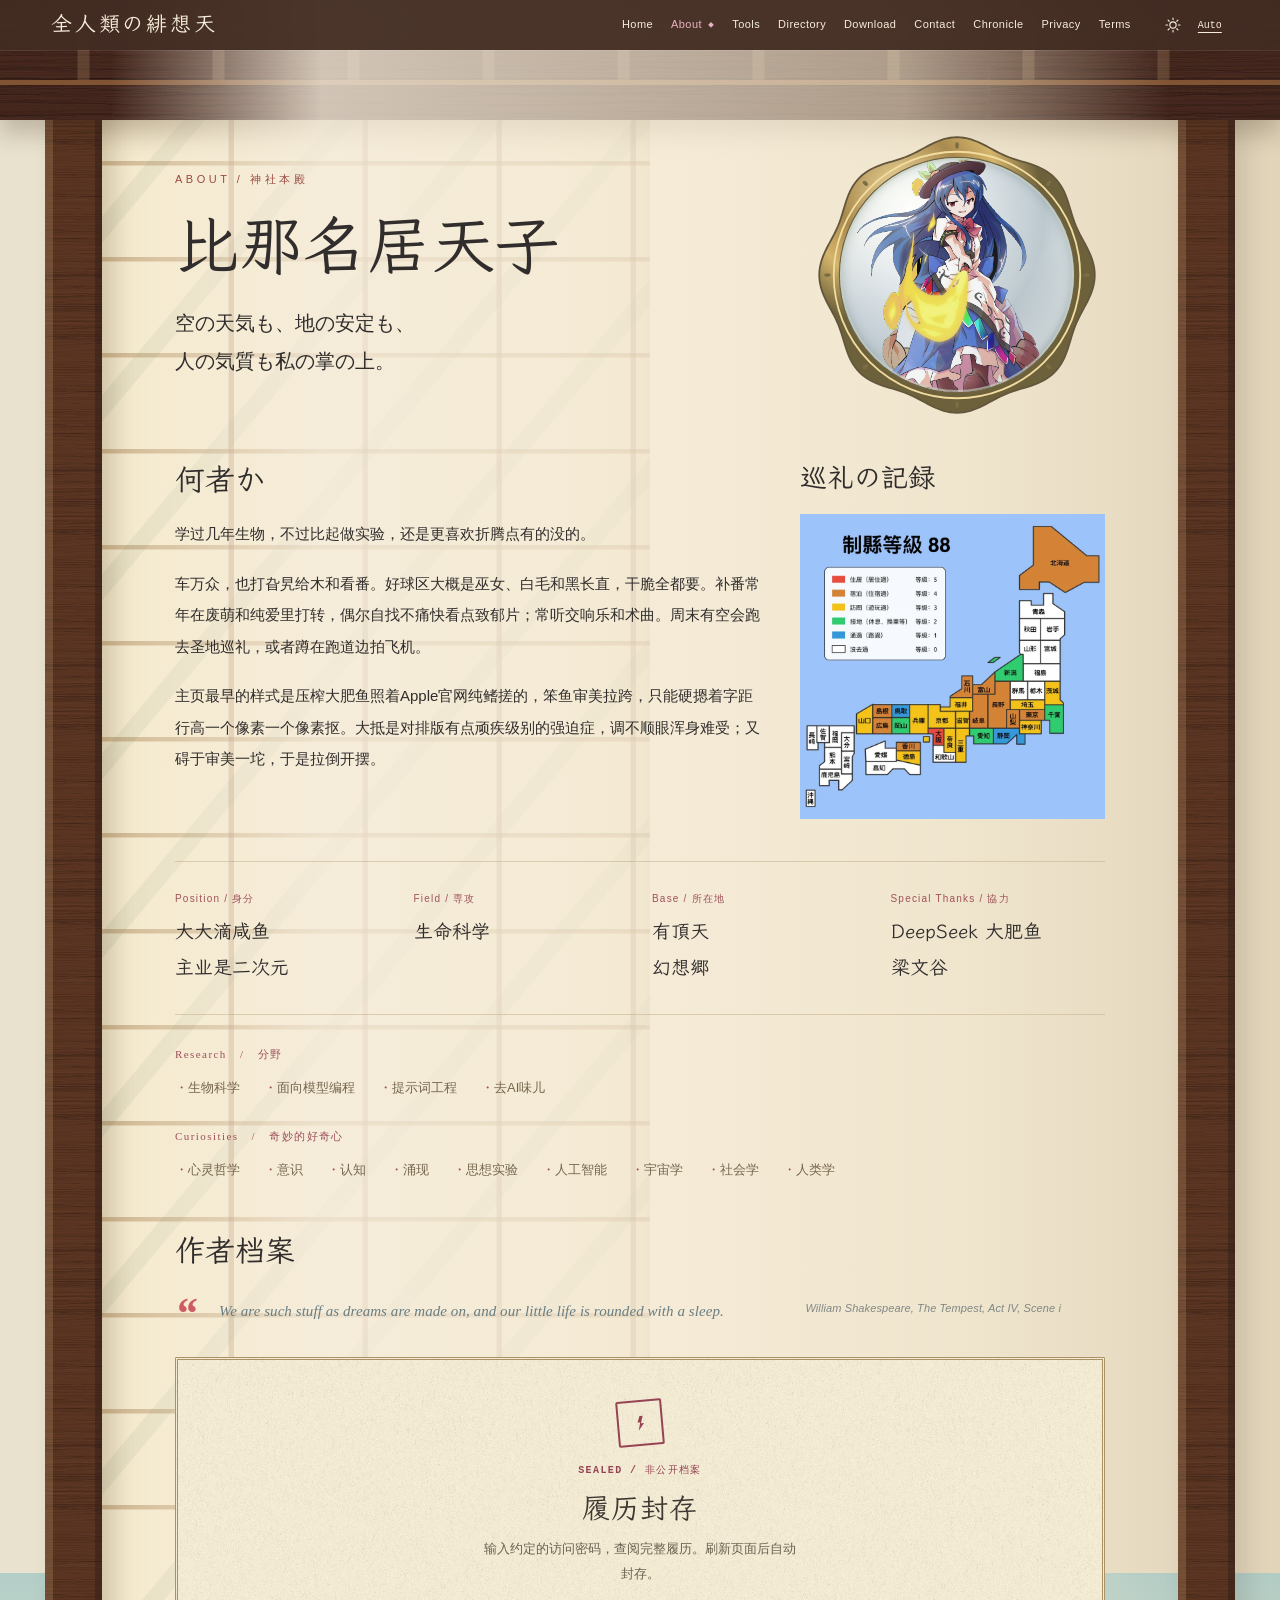
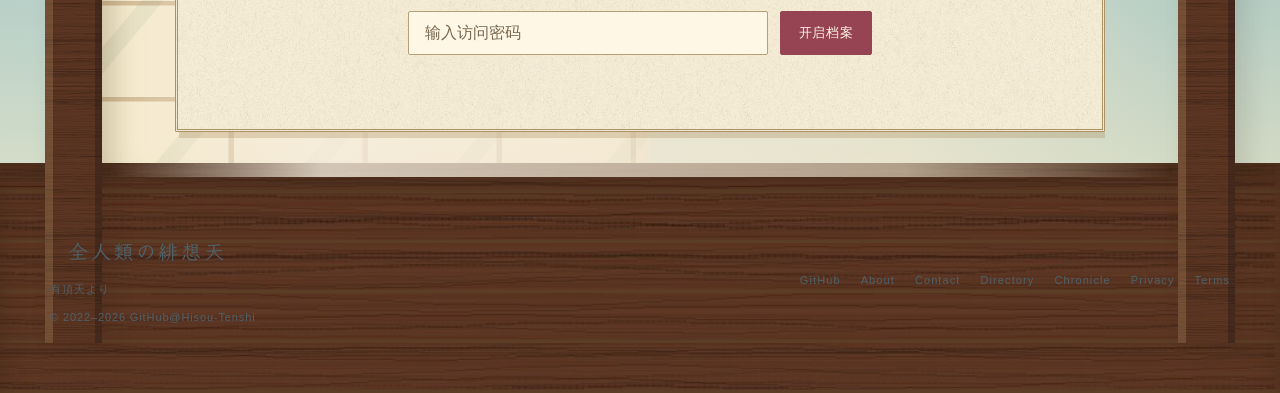
==== commit b15a4069: "feat: launch cloud shrine theme and optimize asset loading Unify all public routes around the cloud " ====
--- a/about-us/index.html
+++ b/about-us/index.html
@@ -20,8 +20,8 @@
 	<meta name="description" content="非想非非想天の娘。研究分野は二次元、趣味は幻想郷。">
 	<meta name="keywords" content="緋想天,比那名居天子,東方Project,幻想郷,个人主页,ACGMN">
 	<meta name="author" content="Hisou-Tenshi">
-	<meta name="theme-color" content="#fbfbfd" media="(prefers-color-scheme: light)">
-	<meta name="theme-color" content="#08080a" media="(prefers-color-scheme: dark)">
+	<meta name="theme-color" content="#F4E9DC" media="(prefers-color-scheme: light)">
+	<meta name="theme-color" content="#172638" media="(prefers-color-scheme: dark)">
 	<meta property="og:type" content="website">
 	<meta property="og:site_name" content="全人類の緋想天">
 	<meta property="og:title" content="About 比那名居天子">
@@ -29,162 +29,81 @@
 	<meta property="og:image" content="https://avatars.githubusercontent.com/u/97383295">
 	<meta property="og:url" content="https://tenshi.qzz.io/about-us/">
 	<meta name="twitter:card" content="summary">
-	<link rel="icon" href="/static/img/opt/favicon-32.png?v=053d6cee" sizes="32x32" type="image/png">
-	<link rel="apple-touch-icon" href="/static/img/opt/favicon-180.png?v=eb86eefc">
+	<link rel="icon" href="/static/img/opt/favicon-32.png?v=6d841c43" sizes="32x32" type="image/png">
+	<link rel="apple-touch-icon" href="/static/img/opt/favicon-180.png?v=22e44718">
 	<link rel="canonical" href="https://tenshi.qzz.io/about-us/">
-	<link rel="preload" href="/static/fonts/display-900.woff2?v=fd3ab177" as="font" type="font/woff2" crossorigin>
-	<link rel="stylesheet" href="/static/css/root.css?v=9f79e097">
-	<link rel="stylesheet" href="/static/css/style.css?v=7f5f9566">
+	<link rel="stylesheet" href="/static/css/root.css?v=9a7b9db8">
+	<link rel="stylesheet" href="/static/css/style.css?v=e0f53c1f">
+
+<link rel="preload" href="/static/fonts/shrine-hand.woff2?v=1ac1c84f" as="font" type="font/woff2" crossorigin>
+<link rel="stylesheet" href="/static/css/scenes.css?v=66d7e268">
+<link rel="stylesheet" href="/static/css/lily-cursor.css?v=fb82fec3">
+<script defer src="/static/js/lily-cursor.js?v=b76df7f7"></script>
 </head>
-<body>
-	<a class="skip-link" href="#main">跳到主要内容</a>
-
-	<header class="nav" id="nav">
-		<div class="nav__in">
-			<a class="nav__brand" href="/" aria-label="全人類の緋想天 — 首页">
-				<span class="nav__mark" aria-hidden="true"></span>
-				<span class="nav__wordmark">全人類の緋想天</span>
-			</a>
-			<nav class="nav__links" id="navLinks" aria-label="主导航">
-				<a class="nav__link" href="/">Home</a>
-				<a class="nav__link" href="/about-us/" aria-current="page">About</a>
-				<a class="nav__link" href="/contact-us/">Contact</a>
-				<a class="nav__link" href="/tools/">Tools</a>
-				<a class="nav__link" href="/download/">Download</a>
-				<a class="nav__link" href="/privacy-policy/">Privacy</a>
-				<a class="nav__link" href="/terms-and-conditions/">Terms</a>
-			</nav>
-			<div class="nav__tools">
-				<button class="nav__icon" id="themeBtn" type="button" aria-label="切换明暗主题" title="切换明暗主题">
-					<svg class="icon-sun" viewBox="0 0 24 24"><circle cx="12" cy="12" r="4.2"/><path d="M12 2.6v2.2M12 19.2v2.2M2.6 12h2.2M19.2 12h2.2M5.4 5.4l1.6 1.6M17 17l1.6 1.6M18.6 5.4L17 7M7 17l-1.6 1.6"/></svg>
-					<svg class="icon-moon" viewBox="0 0 24 24"><path d="M20 14.4A8.4 8.4 0 1 1 9.6 4a6.9 6.9 0 0 0 10.4 10.4z"/></svg>
-				</button>
-				<button class="nav__burger" id="burger" type="button" aria-label="菜单" aria-expanded="false" aria-controls="navLinks">
-					<span></span><span></span><span></span>
-				</button>
-			</div>
-		</div>
-	</header>
-
-	<main id="main">
-		<section class="pagehead" aria-labelledby="pageTitle">
-			<div class="wrap">
-				<div class="pagehead__kicker kicker" data-rv="fade">
-					<span class="kicker__num">AB</span>
-					<span>ABOUT / 履歴</span>
-				</div>
-				<h1 class="pagehead__title" id="pageTitle" data-rv>比那名居天子</h1>
-				<div class="pagehead__latin" data-rv style="--rv-d:.06s">About · Curriculum Vitae</div>
-				<p class="pagehead__intro" data-rv style="--rv-d:.12s">「空の天気も、地の安定も、人の気質も私の掌の上<br>数多の妖怪を退治してきた貴方の天気！見せて貰うわよ！」</p>
-			</div>
-		</section>
-
-		<section class="doc doc--wide" aria-labelledby="whoami">
-			<div class="wrap">
-				<div class="split">
-					<div class="doc__body split__main">
-						<h2 id="whoami">何者か</h2>
-						<p>学过几年生物，不过比起做实验，还是更喜欢折腾点有的没的。</p>
-						<p>车万众，也打旮旯给木和看番。好球区大概是巫女、白毛和黑长直，干脆全都要。补番常年在废萌和纯爱里打转，偶尔自找不痛快看点致郁片；常听交响乐和术曲。周末有空会跑去圣地巡礼，或者蹲在跑道边拍飞机。</p>
-						<p>主页的样式是压榨大肥鱼照着Apple官网纯鳍搓的，笨鱼审美拉跨，只能硬摁着字距行高一个像素一个像素抠。大抵是对排版有点顽疾级别的强迫症，调不顺眼浑身难受；又碍于审美一坨，于是拉倒开摆。</p>
-					</div>
-					<aside class="split__side">
-						<figure class="aboutmap" data-rv>
-							<img src="/static/img/opt/about-map.webp?v=024bc9b7" width="880" height="880" alt="制県等級 88 的日本都道府县到访等级图" loading="lazy" decoding="async">
-						</figure>
-					</aside>
-				</div>
-				<div class="fields fields--row" style="margin-top:42px">
-					<div class="field">
-						<span class="field__k">Position / 身分</span>
-						<span class="field__v"><b>大大滴咸鱼</b><br>主业是二次元</span>
-					</div>
-					<div class="field">
-						<span class="field__k">Field / 専攻</span>
-						<span class="field__v">生命科学</span>
-					</div>
-					<div class="field">
-						<span class="field__k">Base / 所在地</span>
-						<span class="field__v">有頂天<br>幻想郷</span>
-					</div>
-					<div class="field">
-						<span class="field__k">Special Thanks / 協力</span>
-						<span class="field__v">DeepSeek 大肥鱼<br>梁文谷</span>
-					</div>
-				</div>
-				<div style="margin-top:40px">
-							<div class="tag-group">
-								<div class="tag-group__head">Research / 分野</div>
-								<div class="chips">
-									<span class="chip">生物科学</span>
-									<span class="chip">面向模型编程</span>
-									<span class="chip">提示词工程</span>
-									<span class="chip">去AI味儿</span>
-								</div>
-							</div>
-							<div class="tag-group" style="margin-top:26px">
-								<div class="tag-group__head">Curiosities / 奇妙的好奇心</div>
-								<div class="chips">
-									<span class="chip">心灵哲学</span>
-									<span class="chip">意识</span>
-									<span class="chip">认知</span>
-									<span class="chip">涌现</span>
-									<span class="chip">思想实验</span>
-									<span class="chip">人工智能</span>
-									<span class="chip">宇宙学</span>
-									<span class="chip">社会学</span>
-									<span class="chip">人类学</span>
-								</div>
-							</div>
-				</div>
-			</div>
-		</section>
-
-
-		<section class="doc doc--wide" aria-labelledby="cv">
-			<div class="wrap">
-				<div class="doc__body">
-					<h2 id="cv">About the Author</h2>
-					<blockquote class="epigraph">
-						<p class="epigraph__text">We are such stuff as dreams are made on, and our little life is rounded with a sleep. <cite class="epigraph__cite">William Shakespeare, <i>The Tempest</i>, Act IV, Scene i</cite></p>
-					</blockquote>
-				</div>
-				<div class="vault" data-vault data-vault-src="/about-us/vault.json" style="margin-top:34px" data-rv>
-					<div class="vault__gate">
-						<span class="vault__lock" aria-hidden="true"><span class="arc"></span></span>
-						<div class="vault__label">Locked / 要パスワード</div>
-						<h3 class="vault__title">CV · 非公開</h3>
-						<p class="vault__hint">Continue? Submit the email you know.</p>
-						<form class="vault__form">
-							<input class="vault__input" type="password" placeholder="holy-shit@what.the.fuck" autocomplete="current-password" data-vault-input aria-label="密码">
-							<button class="btn btn--primary" type="submit" data-vault-submit>UNLOCK</button>
-						</form>
-						<div class="vault__msg" data-vault-msg role="status" aria-live="polite"></div>
-					</div>
-					<div class="vault__body" data-vault-out></div>
-				</div>
-			</div>
-		</section>
-	</main>
-
-	<div class="wrap"><div class="rule rule--center" aria-hidden="true"><span class="rule__bolt"></span></div></div>
-
-	<footer class="foot">
-		<div class="wrap foot__in">
-			<div class="foot__brand"><span class="arc" aria-hidden="true"></span>全人類の緋想天</div>
-			<nav class="foot__links" aria-label="页脚导航">
-				<a href="https://github.com/Hisou-Tenshi" target="_blank" rel="noopener">GitHub</a>
-				<a href="/about-us/">About</a>
-				<a href="/contact-us/">Contact</a>
-				<a href="/privacy-policy/">Privacy</a>
-				<a href="/terms-and-conditions/">Terms</a>
-			</nav>
-			<div class="foot__meta">© 2022–2026 GitHub@Hisou-Tenshi</div>
-		</div>
-	</footer>
-
-	<script src="/static/js/site-content.js?v=7ef09ab3"></script>
-	<script src="/static/js/script.js?v=752297a0"></script>
-	<script src="/static/js/vault.js?v=d41f7041"></script>
-</body>
-</html>
+<body class="shrine-site scene about-scene scene--about" data-page="about"><a class="skip-link" href="#main">跳到主要内容</a><header class="global-nav" id="nav"><a class="global-brand" href="/" aria-label="全人類の緋想天 — 首页">全人類の緋想天</a><nav id="navLinks" class="primary-links" aria-label="主导航"><a class="nav__link" href="/" data-nav-page="home">Home</a><a class="nav__link" href="/about-us/" data-nav-page="about" aria-current="page">About</a><a class="nav__link" href="/tools/" data-nav-page="tools">Tools</a><a class="nav__link" href="/sites/" data-nav-page="directory">Directory</a><a class="nav__link" href="/download/" data-nav-page="download">Download</a><a class="nav__link" href="/contact-us/" data-nav-page="contact">Contact</a><a class="nav__link" href="/changelog/" data-nav-page="chronicle">Chronicle</a><a class="nav__link" href="/privacy-policy/" data-nav-page="privacy">Privacy</a><a class="nav__link" href="/terms-and-conditions/" data-nav-page="terms">Terms</a></nav><div class="nav__tools">
+          <button class="nav__icon" id="themeBtn" type="button" aria-label="切换明暗主题" title="切换明暗主题">
+            <svg class="icon-sun" viewBox="0 0 24 24"><circle cx="12" cy="12" r="4.2" /><path d="M12 2.6v2.2M12 19.2v2.2M2.6 12h2.2M19.2 12h2.2M5.4 5.4l1.6 1.6M17 17l1.6 1.6M18.6 5.4L17 7M7 17l-1.6 1.6" /></svg>
+            <svg class="icon-moon" viewBox="0 0 24 24"><path d="M20 14.4A8.4 8.4 0 1 1 9.6 4a6.9 6.9 0 0 0 10.4 10.4z" /></svg>
+          </button>
+          <button class="nav__auto" id="themeAutoBtn" type="button" title="跟随系统主题" aria-label="跟随系统主题" aria-pressed="true">Auto</button>
+<button class="nav__burger" id="burger" type="button" aria-label="菜单" aria-expanded="false" aria-controls="navLinks">
+            <span></span>
+            <span></span>
+            <span></span>
+          </button>
+        </div></header><main id="main"><div class="about-eaves"></div><div class="pillar left"></div><div class="pillar right"></div><div class="shoji"></div><div class="about-garden"></div><div class="engawa"></div><div class="about-paper"><div class="about-title"><div><p class="eyebrow">ABOUT / 神社本殿</p><h1>比那名居天子</h1><p class="sub-quote">空の天気も、地の安定も、<br/>人の気質も私の掌の上。</p></div><div aria-label="御神镜：铜色镜框与水银镜面" class="mirror"><span class="mirror-disc"><img alt="镜中的比那名居天子" class="mirror-photo" decoding="async" width="868" height="1200" src="/static/img/shrine/mirror-portrait.webp?v=4a2aab46"/><span class="mirror-reflection"></span></span></div></div><div class="about-columns"><div><h2 id="whoami">何者か</h2><div class="body-copy"><p>学过几年生物，不过比起做实验，还是更喜欢折腾点有的没的。</p><p>车万众，也打旮旯给木和看番。好球区大概是巫女、白毛和黑长直，干脆全都要。补番常年在废萌和纯爱里打转，偶尔自找不痛快看点致郁片；常听交响乐和术曲。周末有空会跑去圣地巡礼，或者蹲在跑道边拍飞机。</p><p>主页最早的样式是压榨大肥鱼照着Apple官网纯鳍搓的，笨鱼审美拉跨，只能硬摁着字距行高一个像素一个像素抠。大抵是对排版有点顽疾级别的强迫症，调不顺眼浑身难受；又碍于审美一坨，于是拉倒开摆。</p></div></div><section class="pilgrimage"><h2>巡礼の記録</h2><figure class="aboutmap" data-rv="">
+<img alt="制県等級 88 的日本都道府县到访等级图" decoding="async" height="880" loading="lazy" src="/static/img/opt/about-map.webp?v=e683c94c" width="880"/>
+</figure></section></div><div class="fields fields--row" style="margin-top:42px">
+<div class="field">
+<span class="field__k">Position / 身分</span>
+<span class="field__v"><b>大大滴咸鱼</b><br/>主业是二次元</span>
+</div>
+<div class="field">
+<span class="field__k">Field / 専攻</span>
+<span class="field__v">生命科学</span>
+</div>
+<div class="field">
+<span class="field__k">Base / 所在地</span>
+<span class="field__v">有頂天<br/>幻想郷</span>
+</div>
+<div class="field">
+<span class="field__k">Special Thanks / 協力</span>
+<span class="field__v">DeepSeek 大肥鱼<br/>梁文谷</span>
+</div>
+</div><div class="about-interests"><div class="tag-group">
+<div class="tag-group__head">Research / 分野</div>
+<div class="chips">
+<span class="chip">生物科学</span>
+<span class="chip">面向模型编程</span>
+<span class="chip">提示词工程</span>
+<span class="chip">去AI味儿</span>
+</div>
+</div><div class="tag-group" style="margin-top:26px">
+<div class="tag-group__head">Curiosities / 奇妙的好奇心</div>
+<div class="chips">
+<span class="chip">心灵哲学</span>
+<span class="chip">意识</span>
+<span class="chip">认知</span>
+<span class="chip">涌现</span>
+<span class="chip">思想实验</span>
+<span class="chip">人工智能</span>
+<span class="chip">宇宙学</span>
+<span class="chip">社会学</span>
+<span class="chip">人类学</span>
+</div>
+</div></div><div class="about-supplement"><section aria-labelledby="cv" class="about-cv"><h2 id="cv">作者档案</h2><blockquote class="epigraph">
+<p class="epigraph__text">We are such stuff as dreams are made on, and our little life is rounded with a sleep. <cite class="epigraph__cite">William Shakespeare, <i>The Tempest</i>, Act IV, Scene i</cite></p>
+</blockquote><div class="vault" data-rv="" data-vault="" data-vault-src="/about-us/vault.json" style="margin-top:34px">
+<div class="vault__gate">
+<span aria-hidden="true" class="vault__lock"><span class="arc"></span></span>
+<div class="vault__label">SEALED / 非公开档案</div>
+<h3 class="vault__title">履历封存</h3>
+<p class="vault__hint">输入约定的访问密码，查阅完整履历。刷新页面后自动封存。</p>
+<form class="vault__form">
+<input aria-label="密码" autocomplete="off" class="vault__input" data-vault-input="" placeholder="输入访问密码" type="password"/>
+<button class="btn btn--primary" data-vault-submit="" type="submit">开启档案</button>
+</form>
+<div aria-live="polite" class="vault__msg" data-vault-msg="" role="status"></div>
+</div>
+<div class="vault__body" data-vault-out=""></div>
+</div></section></div></div></main><footer class="scene-foot wrap"><div><a class="global-brand" href="/">全人類の緋想天</a><p>有頂天より</p><p>© 2022–<span data-site-year>2026</span> GitHub@Hisou-Tenshi</p></div><nav aria-label="页脚导航"><a href="https://github.com/Hisou-Tenshi">GitHub</a><a href="/about-us/">About</a><a href="/contact-us/">Contact</a><a href="/sites/">Directory</a><a href="/changelog/">Chronicle</a><a href="/privacy-policy/">Privacy</a><a href="/terms-and-conditions/">Terms</a></nav></footer><div class="edge-bullets" id="edgeBullets" aria-hidden="true"></div><div class="ritual-overlay" id="ritualOverlay" role="dialog" aria-modal="true" aria-label="神社器物" hidden><button class="ritual-close" type="button" aria-label="关闭预览">×</button><div class="ritual-circle" aria-hidden="true"></div><div class="ritual-dialog" id="ritualDialog"></div></div><script defer src="/static/js/site-content.js?v=7ef09ab3"></script><script defer src="/static/js/script.js?v=b4586134"></script><script defer src="/static/js/vault.js?v=d41f7041"></script><script defer src="/static/js/danmaku.js?v=15bf253f"></script><script defer src="/static/js/shrine.js?v=43722832"></script></body></html>
--- a/static/css/root.css
+++ b/static/css/root.css
@@ -1,62 +1,66 @@
-/* ═══════════════════════════════════════════════════════════════════
-   全人類の緋想天 — Design tokens
-   Direction: Apple product-page clarity (bright, airy, hairline-precise)
-   + 《明日方舟：终末地》 thunder display typography (heavy ink, hollow
-   counterpoint, electric arc accents, technical micro-labels).
-
-   Theme model  : html[data-theme="Light"|"Dark"]
-   Legacy hooks : --main_text_color / --purple_text_color / --glass-* etc.
-                  are re-mapped at the bottom so pre-redesign markup
-                  (encrypted staticrypt pages) keeps rendering correctly.
-   ═══════════════════════════════════════════════════════════════════ */
+/* 全人類の緋想天 — 云上博丽神社 design tokens.
+   Light: sky, washi, timber. Dark: twilight, ink paper, warm seals. */
 
 :root {
+	--font-serif: "Baskerville", "Iowan Old Style", "Palatino Linotype", "Times New Roman", serif;
+	--sky: #85b9d8;
+	--sky-soft: #c4e1eb;
+	--cloud: #f2f4ed;
+	--paper: #f4e9dc;
+	--paper-warm: #e8d7b9;
+	--paper-bright: #fff8ee;
+	--wood: #9a7057;
+	--wood-light: #b88f68;
+	--wood-dark: #674830;
+	--wood-paper: #e8cfaa;
+	--wood-ink: #493326;
+	--night: #253b53;
+	--paper-texture: repeating-linear-gradient(0deg, transparent 0 4px, rgba(120,97,69,.028) 4px 5px);
+
 	/* ── Surfaces ─────────────────────────────────────────────── */
-	--bg: #fbfbfd;
-	--bg-band: #f5f5f7;
-	--bg-deep: #eeeef1;
-	--card: #ffffff;
-	--card-hover: #ffffff;
-	--card-tint: rgba(255, 255, 255, 0.72);
+	--bg: #e5eff0;
+	--bg-band: #e0ebea;
+	--bg-deep: #d4e4e8;
+	--card: #f4e9dc;
+	--card-hover: #efe1cd;
+	--card-tint: rgba(244,233,220,.85);
 
 	/* ── Ink ──────────────────────────────────────────────────── */
-	--ink: #16161a;
-	--ink-2: #45454d;
-	--ink-3: #75757e;
-	--ink-4: #a0a0a8;
-	--ink-inv: #ffffff;
+	--ink: #34343b;
+	--ink-2: #50505a;
+	--ink-3: #676570;
+	--ink-4: #716976;
+	--ink-inv: #fff8ee;
 
 	/* ── Lines ────────────────────────────────────────────────── */
-	--line: rgba(20, 20, 26, 0.11);
-	--line-2: rgba(20, 20, 26, 0.06);
-	--line-3: rgba(20, 20, 26, 0.035);
+	--line: rgba(99,76,57,.25);
+	--line-2: rgba(99,76,57,.17);
+	--line-3: rgba(99,76,57,.1);
 
 	/* ── Accents ──────────────────────────────────────────────── */
-	--accent: #66ccff;          /* 天依蓝 — Tianyi blue */
-	--accent-deep: #2fa6dd;     /* 同一色相，压深一档，用于浅底上的文字 */
-	--accent-ink: #062436;
-	--accent-soft: rgba(102, 204, 255, 0.16);
-	--pink: #ffc0cb;            /* 巡音粉 — Megurine pink */
-	--pink-deep: #e2708e;       /* 压深一档，用于文字与错误提示 */
-	--pink-soft: rgba(255, 192, 203, 0.24);
-	--arc: #66ccff;             /* 雷 — electric arc blue */
-	--arc-2: #a8e4ff;
-	--arc-soft: rgba(102, 204, 255, 0.14);
-	--arc-glow: rgba(102, 204, 255, 0.34);
+	--accent: #c74350;          /* 博丽朱红 */
+	--accent-deep: #a72f40;     /* 同一色相，压深一档，用于浅底上的文字 */
+	--accent-ink: #fff8ee;
+	--accent-soft: rgba(199,67,80,.09);
+	--pink: #e9a4b4;            /* 绯色云霞 */
+	--pink-deep: #a44663;       /* 压深一档，用于文字与错误提示 */
+	--pink-soft: rgba(233,164,180,.18);
+	--arc: #a72f40;             /* Compatibility accent for shared controls */
+	--arc-2: #85b9d8;
+	--arc-soft: rgba(133,185,216,.18);
+	--arc-glow: rgba(133,185,216,.28);
 
 	/* ── Display gradients ────────────────────────────────────── */
-	--grad-title: linear-gradient(178deg, #1b1b20 6%, #4c4c55 62%, #7d7d88 100%);
+	--grad-title: linear-gradient(#34343b,#34343b);
 	--grad-rule: linear-gradient(90deg, var(--line) 0%, transparent 100%);
-	--grad-arc: linear-gradient(120deg, #66ccff 0%, #b7e9ff 42%, #ffc0cb 100%);
+	--grad-arc: linear-gradient(110deg,#85b9d8,#e9a4b4);
 	--grad-plate: linear-gradient(160deg, #101014 0%, #1c1c22 55%, #0c0c10 100%);
 
 	/* ── Type ─────────────────────────────────────────────────── */
 	--font-sans: -apple-system, BlinkMacSystemFont, "SF Pro Text", "Segoe UI Variable Text",
 		"Segoe UI", "PingFang SC", "Hiragino Sans GB", "Noto Sans CJK SC", "Microsoft YaHei",
 		"Helvetica Neue", Arial, sans-serif;
-	--font-display: "HST Display", -apple-system, BlinkMacSystemFont, "SF Pro Display", "Segoe UI Variable Display",
-		"Segoe UI", "PingFang SC", "Hiragino Sans GB", "Noto Sans CJK SC", "Microsoft YaHei",
-		"Helvetica Neue", Arial, sans-serif;
+	--font-display: "ShrineHand", "Yu Mincho", "Hiragino Mincho ProN", "Songti SC", "STSong", "Noto Serif CJK SC", "SimSun", Georgia, serif;
 	--font-mono: ui-monospace, SFMono-Regular, "SF Mono", "JetBrains Mono", "Cascadia Mono",
 		Consolas, "Liberation Mono", monospace;
 
@@ -70,15 +74,15 @@
 	--fs-micro: 11.5px;
 
 	/* ── Geometry ─────────────────────────────────────────────── */
-	--nav-h: 52px;
-	--maxw: 1180px;
+	--nav-h: 66px;
+	--maxw: 1260px;
 	--maxw-wide: 1440px;
-	--gutter: clamp(20px, 5.2vw, 72px);
-	--r-xl: 30px;
-	--r-lg: 22px;
-	--r-md: 15px;
-	--r-sm: 10px;
-	--r-xs: 6px;
+	--gutter: clamp(22px,4vw,58px);
+	--r-xl: 6px;
+	--r-lg: 4px;
+	--r-md: 3px;
+	--r-sm: 3px;
+	--r-xs: 2px;
 
 	/* ── Motion ───────────────────────────────────────────────── */
 	--ease: cubic-bezier(0.22, 1, 0.36, 1);
@@ -96,9 +100,9 @@
 	--sh-inset: inset 0 1px 0 rgba(255, 255, 255, 0.7);
 
 	/* ── Chrome ───────────────────────────────────────────────── */
-	--nav-bg: rgba(251, 251, 253, 0.72);
-	--nav-bg-solid: rgba(251, 251, 253, 0.94);
-	--selection: rgba(102, 204, 255, 0.30);
+	--nav-bg: rgba(244,233,220,.92);
+	--nav-bg-solid: rgba(244,233,220,.98);
+	--selection: rgba(199,67,80,.19);
 	--scrollbar: rgba(20, 20, 26, 0.18);
 	--noise-opacity: 0.028;
 
@@ -106,38 +110,50 @@
 }
 
 html[data-theme="Dark"] {
-	--bg: #08080a;
-	--bg-band: #0e0e11;
-	--bg-deep: #131317;
-	--card: #141418;
-	--card-hover: #191920;
-	--card-tint: rgba(22, 22, 27, 0.7);
-
-	--ink: #f4f4f6;
-	--ink-2: #c2c2cb;
-	--ink-3: #9898a2;
-	--ink-4: #77777f;
-	--ink-inv: #08080a;
-
-	--line: rgba(255, 255, 255, 0.14);
-	--line-2: rgba(255, 255, 255, 0.075);
-	--line-3: rgba(255, 255, 255, 0.045);
-
-	--accent: #7fd6ff;
-	--accent-deep: #66ccff;
-	--accent-ink: #04131d;
-	--accent-soft: rgba(127, 214, 255, 0.18);
-	--pink: #ffc0cb;
-	--pink-deep: #ffb3c1;
-	--pink-soft: rgba(255, 192, 203, 0.18);
-	--arc: #7fd6ff;
-	--arc-2: #b7e9ff;
-	--arc-soft: rgba(127, 214, 255, 0.18);
-	--arc-glow: rgba(127, 214, 255, 0.36);
-
-	--grad-title: linear-gradient(178deg, #ffffff 8%, #c9c9d3 58%, #7d7d8a 100%);
+	--sky-soft: #243e53;
+	--cloud: #2a4356;
+	--paper: #263748;
+	--paper-warm: #304354;
+	--paper-bright: #e9e4d7;
+	--wood: #9e7a5e;
+	--wood-light: #83654e;
+	--wood-dark: #594632;
+	--wood-paper: #b49a76;
+	--wood-ink: #282426;
+	--night: #101e30;
+
+	--bg: #172638;
+	--bg-band: #1d3042;
+	--bg-deep: #22384b;
+	--card: #263748;
+	--card-hover: #304556;
+	--card-tint: rgba(38,55,72,.86);
+
+	--ink: #f0e8dc;
+	--ink-2: #d5d9dc;
+	--ink-3: #afbfcd;
+	--ink-4: #a3b4c2;
+	--ink-inv: #172638;
+
+	--line: rgba(220,207,180,.25);
+	--line-2: rgba(220,207,180,.17);
+	--line-3: rgba(220,207,180,.1);
+
+	--accent: #e59ca5;
+	--accent-deep: #f2b2b9;
+	--accent-ink: #172638;
+	--accent-soft: rgba(229,156,165,.12);
+	--pink: #e9a4b4;
+	--pink-deep: #e9a4b4;
+	--pink-soft: rgba(233,164,180,.13);
+	--arc: #f2b2b9;
+	--arc-2: #85b9d8;
+	--arc-soft: rgba(133,185,216,.13);
+	--arc-glow: rgba(133,185,216,.2);
+
+	--grad-title: linear-gradient(#f0e8dc,#f0e8dc);
 	--grad-rule: linear-gradient(90deg, var(--line) 0%, transparent 100%);
-	--grad-arc: linear-gradient(120deg, #7fd6ff 0%, #c9eeff 42%, #ffc0cb 100%);
+	--grad-arc: linear-gradient(110deg,#85b9d8,#e9a4b4);
 	--grad-plate: linear-gradient(160deg, #17171c 0%, #0d0d11 60%, #050507 100%);
 
 	--sh-1: 0 1px 2px rgba(0, 0, 0, 0.5), 0 10px 26px -16px rgba(0, 0, 0, 0.7);
@@ -145,9 +161,9 @@
 	--sh-3: 0 30px 90px -34px rgba(0, 0, 0, 0.85);
 	--sh-inset: inset 0 1px 0 rgba(255, 255, 255, 0.07);
 
-	--nav-bg: rgba(10, 10, 13, 0.68);
-	--nav-bg-solid: rgba(10, 10, 13, 0.94);
-	--selection: rgba(127, 214, 255, 0.34);
+	--nav-bg: rgba(23,38,56,.9);
+	--nav-bg-solid: rgba(23,38,56,.98);
+	--selection: rgba(229,156,165,.25);
 	--scrollbar: rgba(255, 255, 255, 0.2);
 	--noise-opacity: 0.035;
 
@@ -155,9 +171,8 @@
 }
 
 /* ═══════════════════════════════════════════════════════════════════
-   Legacy compatibility — the staticrypt-encrypted pages (about-us,
-   download) ship their own captured markup and cannot be recompiled
-   here, so the old token names must keep resolving to sane values.
+   Legacy compatibility — old content fragments and download markup
+   still reference these variable names. Keep them mapped to the theme.
    ═══════════════════════════════════════════════════════════════════ */
 :root {
 	--main_text_color: var(--ink);
@@ -180,7 +195,7 @@
 	--glass-blur: 16px;
 	--glass-level: 0;
 
-	/* 雷 — arc geometry reused by the thunder display components */
+	/* Legacy geometry kept for protected terminal/finale components. */
 	--bolt: polygon(52% 0%, 30% 46%, 52% 46%, 34% 100%, 84% 52%, 58% 52%, 78% 0%);
 }
 
@@ -189,9 +204,155 @@
    the "thunder big text" look collapses. See static/fonts/README.txt. */
 @font-face {
 	font-family: "HST Display";
-	src: url("../fonts/display-900.woff2?v=e4c59ec4") format("woff2");
+	src: url("../fonts/display-900.woff2?v=3402f296") format("woff2");
 	font-weight: 900;
 	font-style: normal;
-	font-display: swap;
-}
-
+	font-display: block;
+}
+
+
+/* Preserve the terminal, its heading, and the hidden finale verbatim. */
+#skills, .egg {
+
+	/* ── Surfaces ─────────────────────────────────────────────── */
+	--bg: #fbfbfd;
+	--bg-band: #f5f5f7;
+	--bg-deep: #eeeef1;
+	--card: #ffffff;
+	--card-hover: #ffffff;
+	--card-tint: rgba(255, 255, 255, 0.72);
+
+	/* ── Ink ──────────────────────────────────────────────────── */
+	--ink: #16161a;
+	--ink-2: #45454d;
+	--ink-3: #75757e;
+	--ink-4: #a0a0a8;
+	--ink-inv: #ffffff;
+
+	/* ── Lines ────────────────────────────────────────────────── */
+	--line: rgba(20, 20, 26, 0.11);
+	--line-2: rgba(20, 20, 26, 0.06);
+	--line-3: rgba(20, 20, 26, 0.035);
+
+	/* ── Accents ──────────────────────────────────────────────── */
+	--accent: #66ccff;          /* 天依蓝 — Tianyi blue */
+	--accent-deep: #2fa6dd;     /* 同一色相，压深一档，用于浅底上的文字 */
+	--accent-ink: #062436;
+	--accent-soft: rgba(102, 204, 255, 0.16);
+	--pink: #ffc0cb;            /* 巡音粉 — Megurine pink */
+	--pink-deep: #e2708e;       /* 压深一档，用于文字与错误提示 */
+	--pink-soft: rgba(255, 192, 203, 0.24);
+	--arc: #66ccff;             /* 雷 — electric arc blue */
+	--arc-2: #a8e4ff;
+	--arc-soft: rgba(102, 204, 255, 0.14);
+	--arc-glow: rgba(102, 204, 255, 0.34);
+
+	/* ── Display gradients ────────────────────────────────────── */
+	--grad-title: linear-gradient(178deg, #1b1b20 6%, #4c4c55 62%, #7d7d88 100%);
+	--grad-rule: linear-gradient(90deg, var(--line) 0%, transparent 100%);
+	--grad-arc: linear-gradient(120deg, #66ccff 0%, #b7e9ff 42%, #ffc0cb 100%);
+	--grad-plate: linear-gradient(160deg, #101014 0%, #1c1c22 55%, #0c0c10 100%);
+
+	/* ── Type ─────────────────────────────────────────────────── */
+	--font-sans: -apple-system, BlinkMacSystemFont, "SF Pro Text", "Segoe UI Variable Text",
+		"Segoe UI", "PingFang SC", "Hiragino Sans GB", "Noto Sans CJK SC", "Microsoft YaHei",
+		"Helvetica Neue", Arial, sans-serif;
+	--font-display: "HST Display", -apple-system, BlinkMacSystemFont, "SF Pro Display", "Segoe UI Variable Display",
+		"Segoe UI", "PingFang SC", "Hiragino Sans GB", "Noto Sans CJK SC", "Microsoft YaHei",
+		"Helvetica Neue", Arial, sans-serif;
+	--font-mono: ui-monospace, SFMono-Regular, "SF Mono", "JetBrains Mono", "Cascadia Mono",
+		Consolas, "Liberation Mono", monospace;
+
+	--fs-mega: clamp(84px, 14.2vw, 216px);
+	--fs-display: clamp(40px, 6vw, 76px);
+	--fs-h2: clamp(30px, 3.8vw, 50px);
+	--fs-h3: clamp(19px, 2vw, 23px);
+	--fs-lede: clamp(18px, 2.1vw, 25px);
+	--fs-body: 16.5px;
+	--fs-small: 14px;
+	--fs-micro: 11.5px;
+
+	/* ── Geometry ─────────────────────────────────────────────── */
+	--nav-h: 52px;
+	--maxw: 1180px;
+	--maxw-wide: 1440px;
+	--gutter: clamp(20px, 5.2vw, 72px);
+	--r-xl: 30px;
+	--r-lg: 22px;
+	--r-md: 15px;
+	--r-sm: 10px;
+	--r-xs: 6px;
+
+	/* ── Motion ───────────────────────────────────────────────── */
+	--ease: cubic-bezier(0.22, 1, 0.36, 1);
+	--ease-out: cubic-bezier(0.16, 1, 0.3, 1);
+	--ease-inout: cubic-bezier(0.65, 0, 0.35, 1);
+	--t-fast: 0.18s;
+	--t-med: 0.42s;
+	--t-slow: 0.9s;
+	--t-mega: 1.15s;
+
+	/* ── Elevation ────────────────────────────────────────────── */
+	--sh-1: 0 1px 2px rgba(16, 16, 22, 0.04), 0 10px 26px -16px rgba(16, 16, 22, 0.14);
+	--sh-2: 0 2px 6px rgba(16, 16, 22, 0.05), 0 26px 56px -28px rgba(16, 16, 22, 0.26);
+	--sh-3: 0 30px 80px -34px rgba(16, 16, 22, 0.34);
+	--sh-inset: inset 0 1px 0 rgba(255, 255, 255, 0.7);
+
+	/* ── Chrome ───────────────────────────────────────────────── */
+	--nav-bg: rgba(251, 251, 253, 0.72);
+	--nav-bg-solid: rgba(251, 251, 253, 0.94);
+	--selection: rgba(102, 204, 255, 0.30);
+	--scrollbar: rgba(20, 20, 26, 0.18);
+	--noise-opacity: 0.028;
+
+	color-scheme: light;
+}
+html[data-theme="Dark"] #skills, html[data-theme="Dark"] .egg {
+
+	--bg: #08080a;
+	--bg-band: #0e0e11;
+	--bg-deep: #131317;
+	--card: #141418;
+	--card-hover: #191920;
+	--card-tint: rgba(22, 22, 27, 0.7);
+
+	--ink: #f4f4f6;
+	--ink-2: #c2c2cb;
+	--ink-3: #9898a2;
+	--ink-4: #77777f;
+	--ink-inv: #08080a;
+
+	--line: rgba(255, 255, 255, 0.14);
+	--line-2: rgba(255, 255, 255, 0.075);
+	--line-3: rgba(255, 255, 255, 0.045);
+
+	--accent: #7fd6ff;
+	--accent-deep: #66ccff;
+	--accent-ink: #04131d;
+	--accent-soft: rgba(127, 214, 255, 0.18);
+	--pink: #ffc0cb;
+	--pink-deep: #ffb3c1;
+	--pink-soft: rgba(255, 192, 203, 0.18);
+	--arc: #7fd6ff;
+	--arc-2: #b7e9ff;
+	--arc-soft: rgba(127, 214, 255, 0.18);
+	--arc-glow: rgba(127, 214, 255, 0.36);
+
+	--grad-title: linear-gradient(178deg, #ffffff 8%, #c9c9d3 58%, #7d7d8a 100%);
+	--grad-rule: linear-gradient(90deg, var(--line) 0%, transparent 100%);
+	--grad-arc: linear-gradient(120deg, #7fd6ff 0%, #c9eeff 42%, #ffc0cb 100%);
+	--grad-plate: linear-gradient(160deg, #17171c 0%, #0d0d11 60%, #050507 100%);
+
+	--sh-1: 0 1px 2px rgba(0, 0, 0, 0.5), 0 10px 26px -16px rgba(0, 0, 0, 0.7);
+	--sh-2: 0 2px 8px rgba(0, 0, 0, 0.55), 0 26px 56px -28px rgba(0, 0, 0, 0.8);
+	--sh-3: 0 30px 90px -34px rgba(0, 0, 0, 0.85);
+	--sh-inset: inset 0 1px 0 rgba(255, 255, 255, 0.07);
+
+	--nav-bg: rgba(10, 10, 13, 0.68);
+	--nav-bg-solid: rgba(10, 10, 13, 0.94);
+	--selection: rgba(127, 214, 255, 0.34);
+	--scrollbar: rgba(255, 255, 255, 0.2);
+	--noise-opacity: 0.035;
+
+	color-scheme: dark;
+}
--- a/static/css/style.css
+++ b/static/css/style.css
@@ -1,23 +1,5 @@
-/* ═══════════════════════════════════════════════════════════════════
-   全人類の緋想天 — 全站样式
-   ───────────────────────────────────────────────────────────────────
-   Aesthetic brief
-     · Apple product-page clarity : bright airy surfaces, hairline rules,
-       generous whitespace, precise optical type, restrained motion.
-     · 《明日方舟：终末地》雷霆大字 : oversized heavy ink display type,
-       hollow counterpoint line, electric arc accents, mono technical
-       micro-labels, hard divider ticks.
-     · Not "mysterious all-black": the default canvas is light. Dark mode
-       is a refined near-black, never the primary presentation.
-
-   File map
-     01  Reset & base           06  Portrait plate          11  Footer
-     02  Layout & utilities     07  Section architecture    12  BGM player
-     03  Navigation             08  Tiles / links / tags    13  Lightbox
-     04  Hero                   09  Stats / strip / log     14  Document pages
-     05  Thunder type           10  Buttons                 15  Legacy compat
-                                                           16  Media / motion
-   ═══════════════════════════════════════════════════════════════════ */
+/* 全人類の緋想天 — shared functional components and shrine architecture.
+   Terminal, finale hooks, player, vault, and legacy content styles are preserved. */
 
 /* ── 01 · Reset & base ───────────────────────────────────────────── */
 *,
@@ -61,7 +43,7 @@
 	z-index: -2;
 	pointer-events: none;
 	background:
-		radial-gradient(58% 44% at 12% -6%, var(--arc-soft) 0%, transparent 62%),
+		radial-gradient(58% 44% at 12% -6%, var(--sky-soft) 0%, transparent 62%),
 		radial-gradient(52% 40% at 96% 4%, var(--accent-soft) 0%, transparent 60%),
 		radial-gradient(70% 60% at 50% 108%, var(--arc-soft) 0%, transparent 68%);
 	opacity: 0.85;
@@ -246,411 +228,6 @@
 	opacity: 1;
 	transform: none;
 	clip-path: none;
-}
-
-/* ── 03 · Navigation ─────────────────────────────────────────────── */
-.nav {
-	position: fixed;
-	inset: 0 0 auto 0;
-	z-index: 120;
-	height: var(--nav-h);
-	background: transparent;
-	transition: background var(--t-med) var(--ease), box-shadow var(--t-med) var(--ease);
-}
-
-.nav::after {
-	content: "";
-	position: absolute;
-	inset: auto 0 0 0;
-	height: 1px;
-	background: var(--line);
-	opacity: 0;
-	transition: opacity var(--t-med) var(--ease);
-}
-
-.nav.is-scrolled {
-	background: var(--nav-bg);
-	-webkit-backdrop-filter: saturate(180%) blur(22px);
-	backdrop-filter: saturate(180%) blur(22px);
-}
-
-.nav.is-scrolled::after {
-	opacity: 1;
-}
-
-.nav__in {
-	display: flex;
-	align-items: center;
-	gap: 10px;
-	height: 100%;
-	max-width: var(--maxw-wide);
-	margin-inline: auto;
-	padding-inline: var(--gutter);
-}
-
-.nav__brand {
-	display: inline-flex;
-	align-items: center;
-	gap: 9px;
-	flex-shrink: 0;
-	font-weight: 700;
-	font-size: 14.5px;
-	letter-spacing: 0.02em;
-	color: var(--ink);
-	transition: opacity var(--t-fast) var(--ease);
-}
-
-.nav__brand:hover {
-	opacity: 0.66;
-}
-
-.nav__mark {
-	width: 22px;
-	height: 22px;
-	border-radius: 7px;
-	background: var(--grad-arc);
-	position: relative;
-	overflow: hidden;
-	flex-shrink: 0;
-}
-
-.nav__mark::after {
-	content: "";
-	position: absolute;
-	inset: 0;
-	background: var(--ink-inv);
-	opacity: 0.9;
-	clip-path: var(--bolt);
-	transform: scale(0.62);
-	mix-blend-mode: normal;
-}
-
-html[data-theme="Light"] .nav__mark::after {
-	background: #fff;
-}
-
-.nav__wordmark {
-	white-space: nowrap;
-}
-
-.nav__links {
-	display: flex;
-	align-items: center;
-	gap: 2px;
-	margin-left: auto;
-}
-
-.nav__link {
-	position: relative;
-	display: inline-flex;
-	align-items: center;
-	height: 32px;
-	padding: 0 11px;
-	border-radius: 999px;
-	font-size: 13.5px;
-	font-weight: 500;
-	color: var(--ink-2);
-	white-space: nowrap;
-	transition: color var(--t-fast) var(--ease), background var(--t-fast) var(--ease);
-}
-
-.nav__link:hover {
-	color: var(--ink);
-	background: var(--line-3);
-}
-
-.nav__link[aria-current="page"] {
-	color: var(--ink);
-	font-weight: 650;
-}
-
-.nav__link[aria-current="page"]::after {
-	content: "";
-	position: absolute;
-	left: 50%;
-	bottom: 1px;
-	width: 15px;
-	height: 2px;
-	translate: -50% 0;
-	border-radius: 2px;
-	background: var(--accent);
-}
-
-.nav__tools {
-	display: flex;
-	align-items: center;
-	gap: 4px;
-	margin-left: 10px;
-}
-
-.nav__icon {
-	display: inline-flex;
-	align-items: center;
-	justify-content: center;
-	width: 32px;
-	height: 32px;
-	border-radius: 999px;
-	color: var(--ink-2);
-	transition: color var(--t-fast) var(--ease), background var(--t-fast) var(--ease),
-		transform var(--t-fast) var(--ease);
-}
-
-.nav__icon:hover {
-	color: var(--ink);
-	background: var(--line-3);
-}
-
-.nav__icon:active {
-	transform: scale(0.92);
-}
-
-.nav__icon svg {
-	width: 17px;
-	height: 17px;
-	fill: none;
-	stroke: currentColor;
-	stroke-width: 1.7;
-	stroke-linecap: round;
-	stroke-linejoin: round;
-}
-
-/* theme glyph swap */
-html[data-theme="Light"] .icon-moon,
-html[data-theme="Dark"] .icon-sun {
-	display: none;
-}
-
-.nav__burger {
-	display: none;
-	width: 34px;
-	height: 34px;
-	margin-left: auto;
-	border-radius: 999px;
-	align-items: center;
-	justify-content: center;
-}
-
-.nav__burger span {
-	display: block;
-	width: 16px;
-	height: 1.5px;
-	border-radius: 2px;
-	background: var(--ink);
-	transition: transform var(--t-med) var(--ease), opacity var(--t-fast) var(--ease);
-}
-
-.nav__burger span + span {
-	margin-top: 4.5px;
-}
-
-.nav.is-open .nav__burger span:nth-child(1) {
-	transform: translateY(6px) rotate(45deg);
-}
-
-.nav.is-open .nav__burger span:nth-child(2) {
-	opacity: 0;
-}
-
-.nav.is-open .nav__burger span:nth-child(3) {
-	transform: translateY(-6px) rotate(-45deg);
-}
-
-/* ── 04 · Hero ───────────────────────────────────────────────────── */
-.hero {
-	position: relative;
-	display: flex;
-	align-items: center;
-	min-height: calc(100svh - var(--nav-h));
-	padding: calc(var(--nav-h) + clamp(52px, 9vh, 110px)) 0 clamp(56px, 9vh, 104px);
-	overflow: clip;
-}
-
-.hero__in {
-	display: grid;
-	grid-template-columns: minmax(0, 1fr) minmax(280px, 0.62fr);
-	align-items: center;
-	gap: clamp(28px, 5vw, 76px);
-	width: 100%;
-}
-
-.hero__copy {
-	min-width: 0;
-}
-
-/* Faint photographic atmosphere (45 KB blurred webp) — keeps the 幻想郷 mood
-   without the 1.4 MB original background. */
-.hero__bg {
-	position: absolute;
-	inset: 0 0 auto 0;
-	height: min(82vh, 780px);
-	z-index: 0;
-	pointer-events: none;
-	background: url("../img/opt/bg-photo-soft.webp?v=d2a9b9c0") center 30% / cover no-repeat;
-	opacity: 0.18;
-	-webkit-mask-image: linear-gradient(180deg, #000 0%, rgba(0, 0, 0, 0.55) 52%, transparent 100%);
-	mask-image: linear-gradient(180deg, #000 0%, rgba(0, 0, 0, 0.55) 52%, transparent 100%);
-}
-
-html[data-theme="Dark"] .hero__bg {
-	background-image: url("../img/opt/bg-dark-photo.webp?v=39b53621");
-	opacity: 0.3;
-	filter: saturate(0.7) brightness(0.85);
-}
-
-/* Oversized bolt silhouette behind the headline */
-.hero__bolt {
-	position: absolute;
-	top: 10%;
-	left: -2%;
-	width: clamp(180px, 27vw, 430px);
-	aspect-ratio: 1 / 1.42;
-	z-index: 0;
-	pointer-events: none;
-	background: var(--grad-arc);
-	clip-path: var(--bolt);
-	opacity: 0.10;
-	transform: rotate(-7deg);
-	animation: boltDrift 11s var(--ease-inout) infinite;
-}
-
-@keyframes boltDrift {
-	0%,
-	100% {
-		transform: rotate(-7deg) translate3d(0, 0, 0);
-	}
-	50% {
-		transform: rotate(-4deg) translate3d(0, -18px, 0);
-	}
-}
-
-html[data-theme="Dark"] .hero__bolt {
-	opacity: 0.17;
-}
-
-.hero__in {
-	position: relative;
-	z-index: 1;
-}
-
-.hero__kicker {
-	display: flex;
-	align-items: center;
-	gap: 10px;
-	margin-bottom: clamp(20px, 3vh, 34px);
-}
-
-.hero__title {
-	margin: 0;
-	font-weight: 900;
-}
-
-.hero__lede {
-	max-width: 30ch;
-	margin-top: clamp(24px, 3.4vh, 40px);
-	font-size: var(--fs-lede);
-	font-weight: 500;
-	line-height: 1.52;
-	letter-spacing: -0.012em;
-	color: var(--ink-2);
-	text-wrap: balance;
-}
-
-.hero__lede em {
-	font-style: normal;
-	color: var(--ink);
-	font-weight: 700;
-	position: relative;
-	white-space: nowrap;
-}
-
-.hero__lede em::after {
-	content: "";
-	position: absolute;
-	left: -2px;
-	right: -2px;
-	bottom: 0.06em;
-	height: 0.36em;
-	z-index: -1;
-	border-radius: 2px;
-	background: var(--accent-soft);
-	transform-origin: 0 50%;
-	animation: swipe 0.9s var(--ease-out) 0.85s both;
-}
-
-@keyframes swipe {
-	from {
-		transform: scaleX(0);
-	}
-	to {
-		transform: scaleX(1);
-	}
-}
-
-.hero__sub {
-	margin-top: 14px;
-	font-size: var(--fs-small);
-	letter-spacing: 0.02em;
-	color: var(--ink-3);
-}
-
-.hero__sub b {
-	font-weight: 650;
-	color: var(--ink-2);
-}
-
-.hero__actions {
-	display: flex;
-	flex-wrap: wrap;
-	align-items: center;
-	gap: 10px;
-	margin-top: clamp(28px, 4vh, 44px);
-}
-
-.hero__social {
-	display: flex;
-	align-items: center;
-	gap: 8px;
-	margin-top: clamp(26px, 3.6vh, 40px);
-}
-
-.hero__scroll {
-	position: absolute;
-	left: 50%;
-	bottom: 18px;
-	translate: -50% 0;
-	display: flex;
-	flex-direction: column;
-	align-items: center;
-	gap: 6px;
-	font-family: var(--font-mono);
-	font-size: 9.5px;
-	letter-spacing: 0.24em;
-	text-transform: uppercase;
-	color: var(--ink-4);
-	pointer-events: none;
-}
-
-.hero__scroll i {
-	display: block;
-	width: 1px;
-	height: 34px;
-	background: linear-gradient(180deg, var(--ink-4), transparent);
-	animation: scrollHint 2.4s var(--ease-inout) infinite;
-	transform-origin: 50% 0;
-}
-
-@keyframes scrollHint {
-	0% {
-		transform: scaleY(0.2);
-		opacity: 0;
-	}
-	30% {
-		opacity: 1;
-	}
-	100% {
-		transform: scaleY(1);
-		opacity: 0;
-	}
 }
 
 /* ── 05 · Thunder display type (雷霆大字) ─────────────────────────── */
@@ -833,654 +410,6 @@
 	translate: -50% -50%;
 }
 
-/* ── 06 · Portrait plate ─────────────────────────────────────────── */
-.plate {
-	position: relative;
-	display: block;
-	width: 100%;
-	aspect-ratio: 4 / 5;
-	max-width: 380px;
-	margin: 0 auto;
-	border-radius: var(--r-xl);
-	overflow: hidden;
-	background: var(--bg-deep);
-	box-shadow: var(--sh-3), var(--sh-inset);
-	isolation: isolate;
-	animation: plateIn 1.2s var(--ease-out) 0.2s both;
-}
-
-@keyframes plateIn {
-	from {
-		opacity: 0;
-		transform: translate3d(0, 34px, 0) scale(0.965);
-	}
-	to {
-		opacity: 1;
-		transform: none;
-	}
-}
-
-.plate__img {
-	width: 100%;
-	height: 100%;
-	object-fit: cover;
-	object-position: 50% 8%;
-	transform: scale(1.01);
-	transition: transform 1.2s var(--ease-out);
-}
-
-.plate:hover .plate__img {
-	transform: scale(1.055);
-}
-
-/* The floral frame from the old sidebar logo, now a faint ornament that hugs
-   the card edge instead of covering the portrait. */
-.plate__frame {
-	position: absolute;
-	inset: 0;
-	width: 100%;
-	height: 100%;
-	object-fit: contain;
-	pointer-events: none;
-	opacity: 0.5;
-	filter: drop-shadow(0 8px 20px rgba(0, 0, 0, 0.1));
-}
-
-.plate__veil {
-	position: absolute;
-	inset: auto 0 0 0;
-	height: 46%;
-	background: linear-gradient(0deg, rgba(8, 8, 10, 0.62) 0%, transparent 100%);
-	pointer-events: none;
-}
-
-.plate__tag {
-	position: absolute;
-	inset: auto 14px 14px 14px;
-	display: flex;
-	align-items: center;
-	justify-content: space-between;
-	gap: 10px;
-	padding: 9px 13px;
-	border-radius: 999px;
-	background: rgba(12, 12, 15, 0.5);
-	-webkit-backdrop-filter: blur(14px) saturate(160%);
-	backdrop-filter: blur(14px) saturate(160%);
-	border: 1px solid rgba(255, 255, 255, 0.16);
-	color: #fff;
-	font-family: var(--font-mono);
-	font-size: 10px;
-	letter-spacing: 0.16em;
-	text-transform: uppercase;
-}
-
-.plate__tag b {
-	font-family: var(--font-sans);
-	font-size: 12px;
-	letter-spacing: 0.02em;
-	font-weight: 650;
-}
-
-/* ── 07 · Section architecture ───────────────────────────────────── */
-.sec {
-	position: relative;
-	padding-block: clamp(64px, 10vh, 132px);
-}
-
-.sec::before {
-	content: "";
-	position: absolute;
-	inset: 0 0 auto 0;
-	height: 1px;
-	background: var(--line-2);
-}
-
-.sec--band {
-	background: var(--bg-band);
-}
-
-.sec--band::before {
-	opacity: 0.6;
-}
-
-.sec__grid {
-	display: grid;
-	grid-template-columns: 186px minmax(0, 1fr);
-	gap: clamp(20px, 3vw, 54px);
-	align-items: start;
-}
-
-.sec__rail {
-	position: sticky;
-	top: calc(var(--nav-h) + 34px);
-	align-self: start;
-	display: flex;
-	flex-direction: column;
-	gap: 9px;
-}
-
-.sec__num {
-	font-family: var(--font-mono);
-	font-size: 10.5px;
-	letter-spacing: 0.2em;
-	color: var(--ink-4);
-}
-
-.sec__name {
-	font-family: var(--font-mono);
-	font-size: 11.5px;
-	font-weight: 600;
-	letter-spacing: 0.22em;
-	text-transform: uppercase;
-	color: var(--ink);
-	display: flex;
-	align-items: center;
-	gap: 7px;
-}
-
-.sec__name::before {
-	content: "";
-	width: 9px;
-	height: 11px;
-	background: var(--accent);
-	clip-path: var(--bolt);
-	flex-shrink: 0;
-}
-
-.sec__hint {
-	font-size: 12.5px;
-	line-height: 1.6;
-	color: var(--ink-4);
-	max-width: 22ch;
-}
-
-.sec__head {
-	max-width: 760px;
-	margin-bottom: clamp(30px, 4.4vh, 52px);
-}
-
-.sec__title {
-	padding: 0.08em 0.06em 0.24em;
-	margin: -0.08em -0.06em calc(14px - 0.24em);
-	font-family: var(--font-display);
-	font-size: var(--fs-h2);
-	font-weight: 900;
-	line-height: 1.06;
-	letter-spacing: -0.035em;
-	background: var(--grad-title);
-	-webkit-background-clip: text;
-	background-clip: text;
-	color: transparent;
-	-webkit-text-fill-color: transparent;
-	text-wrap: balance;
-}
-
-.sec__intro {
-	font-size: clamp(15.5px, 1.5vw, 18px);
-	line-height: 1.66;
-	color: var(--ink-3);
-	max-width: 62ch;
-	text-wrap: pretty;
-}
-
-.sec__body {
-	min-width: 0;
-}
-
-/* ── 08 · Tiles · links · tags ───────────────────────────────────── */
-.tiles {
-	display: grid;
-	grid-template-columns: repeat(auto-fill, minmax(248px, 1fr));
-	gap: 14px;
-}
-
-.tile {
-	position: relative;
-	display: flex;
-	flex-direction: column;
-	min-height: 148px;
-	padding: 20px 20px 18px;
-	border: 1px solid var(--line-2);
-	border-radius: var(--r-lg);
-	background: var(--card);
-	box-shadow: var(--sh-1);
-	overflow: hidden;
-	isolation: isolate;
-	transition:
-		transform var(--t-med) var(--ease),
-		box-shadow var(--t-med) var(--ease),
-		border-color var(--t-med) var(--ease),
-		background var(--t-med) var(--ease);
-}
-
-.tile::before {
-	content: "";
-	position: absolute;
-	inset: 0 0 auto 0;
-	height: 2px;
-	background: var(--grad-arc);
-	opacity: 0;
-	transition: opacity var(--t-med) var(--ease);
-}
-
-.tile:hover {
-	transform: translateY(-4px);
-	border-color: var(--line);
-	box-shadow: var(--sh-2);
-	background: var(--card-hover);
-}
-
-.tile:hover::before {
-	opacity: 1;
-}
-
-.tile:active {
-	transform: translateY(-1px) scale(0.994);
-}
-
-.tile__top {
-	display: flex;
-	align-items: center;
-	gap: 11px;
-	margin-bottom: 13px;
-}
-
-.tile__icon {
-	display: grid;
-	place-items: center;
-	width: 34px;
-	height: 34px;
-	flex-shrink: 0;
-	border-radius: var(--r-sm);
-	border: 1px solid var(--line-2);
-	background: var(--bg-band);
-	color: var(--ink);
-	transition: transform var(--t-med) var(--ease), color var(--t-med) var(--ease),
-		border-color var(--t-med) var(--ease);
-}
-
-.tile:hover .tile__icon {
-	transform: scale(1.06) rotate(-3deg);
-	color: var(--accent-deep);
-	border-color: var(--accent-soft);
-}
-
-.tile__icon svg {
-	width: 19px;
-	height: 19px;
-	fill: currentColor;
-}
-
-.tile__title {
-	font-size: 16px;
-	font-weight: 650;
-	letter-spacing: -0.012em;
-	color: var(--ink);
-}
-
-.tile__desc {
-	margin-top: 5px;
-	font-size: 13.2px;
-	line-height: 1.6;
-	color: var(--ink-3);
-	flex: 1;
-}
-
-.tile__go {
-	display: inline-flex;
-	align-items: center;
-	gap: 5px;
-	margin-top: 14px;
-	font-family: var(--font-mono);
-	font-size: 10px;
-	letter-spacing: 0.16em;
-	text-transform: uppercase;
-	color: var(--ink-4);
-	transition: color var(--t-med) var(--ease), gap var(--t-med) var(--ease);
-}
-
-.tile:hover .tile__go {
-	color: var(--accent-deep);
-	gap: 9px;
-}
-
-.tile__go svg {
-	width: 12px;
-	height: 12px;
-	fill: none;
-	stroke: currentColor;
-	stroke-width: 2.2;
-	stroke-linecap: round;
-	stroke-linejoin: round;
-}
-
-/* Compact link rows — the "Sites" directory */
-.links {
-	display: grid;
-	grid-template-columns: repeat(auto-fill, minmax(268px, 1fr));
-	gap: 2px 20px;
-}
-
-.link {
-	position: relative;
-	display: flex;
-	align-items: center;
-	gap: 11px;
-	padding: 11px 10px;
-	border-radius: var(--r-sm);
-	transition: background var(--t-fast) var(--ease), transform var(--t-fast) var(--ease);
-}
-
-.link::after {
-	content: "";
-	position: absolute;
-	inset: auto 10px 0 10px;
-	height: 1px;
-	background: var(--line-3);
-}
-
-.link:hover {
-	background: var(--card);
-	transform: translateX(2px);
-	box-shadow: var(--sh-1);
-}
-
-.link:hover::after {
-	opacity: 0;
-}
-
-.link__icon {
-	display: grid;
-	place-items: center;
-	width: 26px;
-	height: 26px;
-	flex-shrink: 0;
-	color: var(--ink-2);
-	transition: color var(--t-fast) var(--ease);
-}
-
-.link:hover .link__icon {
-	color: var(--accent-deep);
-}
-
-.link__icon svg {
-	width: 17px;
-	height: 17px;
-	fill: currentColor;
-}
-
-.link__body {
-	min-width: 0;
-	flex: 1;
-}
-
-.link__name {
-	display: block;
-	font-size: 14px;
-	font-weight: 600;
-	color: var(--ink);
-	white-space: nowrap;
-	overflow: hidden;
-	text-overflow: ellipsis;
-}
-
-.link__desc {
-	display: block;
-	font-size: 11.8px;
-	line-height: 1.45;
-	color: var(--ink-4);
-	white-space: nowrap;
-	overflow: hidden;
-	text-overflow: ellipsis;
-}
-
-.link__arrow {
-	flex-shrink: 0;
-	width: 15px;
-	height: 15px;
-	color: var(--ink-4);
-	opacity: 0;
-	transform: translateX(-4px);
-	transition: opacity var(--t-fast) var(--ease), transform var(--t-fast) var(--ease);
-}
-
-.link:hover .link__arrow {
-	opacity: 1;
-	transform: none;
-}
-
-.link__arrow svg {
-	width: 100%;
-	height: 100%;
-	fill: none;
-	stroke: currentColor;
-	stroke-width: 2;
-	stroke-linecap: round;
-	stroke-linejoin: round;
-}
-
-/* Tag chips */
-.chips {
-	display: flex;
-	flex-wrap: wrap;
-	gap: 6px;
-}
-
-.chip {
-	display: inline-flex;
-	align-items: center;
-	height: 27px;
-	padding: 0 11px;
-	border-radius: 999px;
-	border: 1px solid var(--line-2);
-	background: var(--card);
-	font-size: 12.5px;
-	font-weight: 500;
-	color: var(--ink-2);
-	white-space: nowrap;
-	transition:
-		color var(--t-fast) var(--ease),
-		border-color var(--t-fast) var(--ease),
-		background var(--t-fast) var(--ease),
-		transform var(--t-fast) var(--ease);
-}
-
-.chip:hover {
-	color: var(--accent-deep);
-	border-color: var(--accent-soft);
-	background: var(--card-hover);
-	transform: translateY(-1px);
-}
-
-.tag-group + .tag-group {
-	margin-top: 22px;
-}
-
-.tag-group__head {
-	display: flex;
-	align-items: center;
-	gap: 8px;
-	margin-bottom: 10px;
-	font-family: var(--font-mono);
-	font-size: 10.5px;
-	letter-spacing: 0.18em;
-	text-transform: uppercase;
-	color: var(--ink-4);
-}
-
-.tag-group__head::after {
-	content: "";
-	flex: 1;
-	height: 1px;
-	background: var(--line-3);
-}
-
-/* ── 09 · Stats · character strip · log ──────────────────────────── */
-.stats {
-	display: grid;
-	grid-template-columns: repeat(auto-fit, minmax(132px, 1fr));
-	gap: 1px;
-	margin-bottom: 34px;
-	background: var(--line-2);
-	border: 1px solid var(--line-2);
-	border-radius: var(--r-md);
-	overflow: hidden;
-}
-
-.stat {
-	padding: 18px 16px;
-	background: var(--card);
-}
-
-.stat__num {
-	display: flex;
-	align-items: baseline;
-	gap: 2px;
-	font-family: var(--font-display);
-	font-size: clamp(26px, 3vw, 34px);
-	font-weight: 700;
-	letter-spacing: -0.04em;
-	line-height: 1;
-	color: var(--ink);
-}
-
-.stat__num i {
-	font-style: normal;
-	font-size: 0.46em;
-	font-weight: 600;
-	letter-spacing: 0.02em;
-	color: var(--ink-4);
-}
-
-.stat__label {
-	margin-top: 7px;
-	font-family: var(--font-mono);
-	font-size: 9.5px;
-	letter-spacing: 0.18em;
-	text-transform: uppercase;
-	color: var(--ink-4);
-}
-
-/* Key/value spec list */
-.fields {
-	display: grid;
-	grid-template-columns: repeat(auto-fit, minmax(230px, 1fr));
-	gap: 22px 34px;
-}
-
-.field__k {
-	display: flex;
-	align-items: center;
-	gap: 7px;
-	margin-bottom: 8px;
-	font-family: var(--font-mono);
-	font-size: 10px;
-	letter-spacing: 0.2em;
-	text-transform: uppercase;
-	color: var(--ink-4);
-}
-
-.field__k::before {
-	content: "";
-	width: 5px;
-	height: 5px;
-	border: 1px solid var(--accent);
-	rotate: 45deg;
-	flex-shrink: 0;
-}
-
-.field__v {
-	font-size: 14.5px;
-	line-height: 1.72;
-	color: var(--ink-2);
-}
-
-.field__v b {
-	font-weight: 650;
-	color: var(--ink);
-}
-
-/* Character strip — the 24 favourites, one lazy thumbnail each */
-.strip {
-	position: relative;
-	margin-top: 10px;
-	overflow: hidden;
-	mask-image: linear-gradient(90deg, transparent 0, #000 26px, #000 calc(100% - 26px), transparent 100%);
-	-webkit-mask-image: linear-gradient(90deg, transparent 0, #000 26px, #000 calc(100% - 26px), transparent 100%);
-}
-
-.strip__track {
-	display: flex;
-	gap: 8px;
-	width: max-content;
-	padding-block: 4px;
-	animation: stripSlide 64s linear infinite;
-}
-
-.strip:hover .strip__track {
-	animation-play-state: paused;
-}
-
-@keyframes stripSlide {
-	from {
-		transform: translate3d(0, 0, 0);
-	}
-	to {
-		transform: translate3d(-50%, 0, 0);
-	}
-}
-
-.strip__item {
-	position: relative;
-	display: block;
-	margin: 0;
-	width: clamp(64px, 7.6vw, 92px);
-	aspect-ratio: 2 / 3;
-	border-radius: var(--r-sm);
-	overflow: hidden;
-	background: var(--bg-deep);
-	flex-shrink: 0;
-	transition: transform var(--t-med) var(--ease), box-shadow var(--t-med) var(--ease);
-}
-
-.strip__item:hover {
-	transform: translateY(-4px) scale(1.04);
-	box-shadow: var(--sh-2);
-	z-index: 2;
-}
-
-.strip__item img {
-	width: 100%;
-	height: 100%;
-	object-fit: cover;
-	object-position: 50% 8%;
-	transition: transform 0.8s var(--ease-out);
-}
-
-.strip__item:hover img {
-	transform: scale(1.06);
-}
-
-.strip__name {
-	position: absolute;
-	inset: auto 0 0 0;
-	padding: 12px 6px 4px;
-	background: linear-gradient(0deg, rgba(6, 6, 8, 0.82), transparent);
-	color: #fff;
-	font-size: 9px;
-	line-height: 1.2;
-	text-align: center;
-	opacity: 0;
-	transition: opacity var(--t-fast) var(--ease);
-	white-space: nowrap;
-	overflow: hidden;
-	text-overflow: ellipsis;
-}
-
-.strip__item:hover .strip__name {
-	opacity: 1;
-}
-
 /* Skills specimen plate */
 /* Terminal window — the skills matrix, framed like a macOS terminal */
 .specimen {
@@ -1632,8 +561,38 @@
 }
 
 .specimen__cmd {
+	position: relative;
 	min-width: 0;
+	flex: 1 1 auto;
 	overflow: hidden;
+}
+
+.specimen__line--prompt {
+	cursor: text;
+}
+
+/* The real input is invisible: the visible line is still the terminal's own
+   span so the autoplay scenes and the caret keep their existing styling. */
+.specimen__input {
+	position: absolute;
+	inset: 0;
+	width: 100%;
+	height: 100%;
+	margin: 0;
+	padding: 0;
+	border: 0;
+	background: transparent;
+	color: transparent;
+	caret-color: transparent;
+	-webkit-text-fill-color: transparent;
+	font: inherit;
+	cursor: text;
+	outline: none;
+	z-index: 2;
+}
+
+.specimen.is-user .specimen__line--prompt .specimen__caret {
+	background: var(--accent);
 }
 
 .specimen__text.is-odd {
@@ -1764,6 +723,135 @@
 	animation: termPulse 0.52s var(--ease);
 }
 
+/* ── Terminal view branches (normal / minimized / fullscreen) ─────────
+   The homepage terminal is the root of a tiny state machine. Minimize and
+   fullscreen are separate branches from the normal view; future hidden
+   scenes can hook `data-term-view` or the `hisou:termview` event without
+   changing the window component itself. */
+.specimen-shell {
+	position: relative;
+	min-height: clamp(400px, calc(100svh - 405px), 660px);
+	isolation: isolate;
+}
+
+.specimen-shell > .specimen {
+	position: relative;
+	z-index: 1;
+	transition: height 0.28s var(--ease);
+}
+
+.specimen-shell.is-noanim > .specimen {
+	transition: none !important;
+}
+
+/* The block that stays behind while the window folds to its title bar.
+   One flat colour on purpose: a placeholder for the page area, not chrome. */
+.specimen__shim {
+	position: absolute;
+	inset: 0;
+	z-index: 0;
+	border: 1px solid var(--line-2);
+	border-radius: 12px;
+	background: var(--card);
+	opacity: 0;
+	visibility: hidden;
+	transition: opacity 0.2s var(--ease), visibility 0.2s var(--ease);
+	pointer-events: none;
+}
+
+html[data-theme="Dark"] .specimen__shim {
+	background: #14141a;
+}
+
+.specimen-shell.is-min {
+	min-height: var(--term-h, 32px);
+}
+
+.specimen-shell.is-min > .specimen {
+	height: 32px;
+}
+
+.specimen-shell.is-min .specimen__shim {
+	opacity: 1;
+	visibility: visible;
+}
+
+.specimen-shell.is-min .specimen__body {
+	display: none;
+}
+
+.specimen-shell.is-min .specimen__title {
+	color: rgba(255, 255, 255, 0.78);
+}
+
+/* Lift the whole branch above the page header so the fixed window and veil
+   cannot be covered by site chrome. */
+.specimen-shell.is-max {
+	z-index: 8900;
+	isolation: auto;
+}
+
+/* Fullscreen branch: the window leaves the flow, a dim veil covers the page,
+   and the document stops scrolling until the branch is exited. */
+.term-veil {
+	position: fixed;
+	inset: 0;
+	z-index: 8800;
+	background: rgba(6, 8, 13, 0.78);
+	-webkit-backdrop-filter: blur(4px);
+	backdrop-filter: blur(4px);
+	opacity: 0;
+	visibility: hidden;
+	transition: opacity 0.24s var(--ease), visibility 0.24s var(--ease);
+	pointer-events: none;
+}
+
+.specimen-shell.is-max .term-veil {
+	opacity: 1;
+	visibility: visible;
+	pointer-events: auto;
+}
+
+.specimen.is-max {
+	position: fixed;
+	inset: clamp(10px, 2.8vh, 34px) clamp(10px, 2.8vw, 48px);
+	z-index: 8900;
+	width: auto;
+	height: auto;
+	border-radius: 14px;
+	box-shadow:
+		0 1px 0 rgba(255, 255, 255, 0.05) inset,
+		0 40px 110px -26px rgba(0, 0, 0, 0.82),
+		0 10px 28px rgba(0, 0, 0, 0.36);
+	animation: termMax 0.26s var(--ease-out) both;
+}
+
+html.term-view-lock,
+html.term-view-lock body {
+	overflow: hidden;
+}
+
+.specimen.is-max .specimen__title {
+	color: rgba(255, 255, 255, 0.74);
+}
+
+@keyframes termMax {
+	from {
+		opacity: 0;
+		transform: scale(0.985);
+	}
+
+	to {
+		opacity: 1;
+		transform: none;
+	}
+}
+
+.specimen__light:focus-visible {
+	outline: 2px solid var(--accent);
+	outline-offset: 2px;
+}
+
 @keyframes termPulse {
 	50% {
 		transform: scale(1.011);
@@ -1788,211 +876,19 @@
 		animation: none;
 	}
 
+	.specimen-shell > .specimen,
+	.specimen__shim,
+	.term-veil {
+		transition: none;
+	}
+
+	.specimen.is-max {
+		animation: none;
+	}
+
 	.specimen__log span {
 		animation: none;
 	}
-}
-
-/* Update log */
-.log {
-	border-top: 1px solid var(--line-2);
-}
-
-.log__item {
-	display: flex;
-	align-items: baseline;
-	gap: 18px;
-	padding: 12px 2px;
-	border-bottom: 1px solid var(--line-3);
-	transition: background var(--t-fast) var(--ease), padding-left var(--t-fast) var(--ease);
-}
-
-.log__item:hover {
-	background: var(--card);
-	padding-left: 10px;
-}
-
-.log__date {
-	flex-shrink: 0;
-	width: 92px;
-	font-family: var(--font-mono);
-	font-size: 11px;
-	letter-spacing: 0.06em;
-	color: var(--ink-4);
-}
-
-.log__title {
-	font-size: 14px;
-	color: var(--ink-2);
-	min-width: 0;
-}
-
-.log__item:hover .log__title {
-	color: var(--ink);
-}
-
-/* ── 10 · Buttons & social ───────────────────────────────────────── */
-.btn {
-	position: relative;
-	display: inline-flex;
-	align-items: center;
-	justify-content: center;
-	gap: 8px;
-	height: 42px;
-	padding: 0 21px;
-	border-radius: 999px;
-	font-family: var(--font-sans);
-	font-size: 14px;
-	font-weight: 600;
-	letter-spacing: 0.005em;
-	cursor: pointer;
-	border: 1px solid var(--line);
-	color: var(--ink);
-	background: var(--card);
-	box-shadow: var(--sh-1);
-	transition:
-		transform var(--t-fast) var(--ease),
-		box-shadow var(--t-fast) var(--ease),
-		background var(--t-fast) var(--ease),
-		border-color var(--t-fast) var(--ease),
-		color var(--t-fast) var(--ease);
-	overflow: hidden;
-}
-
-.btn:hover {
-	transform: translateY(-1px);
-	box-shadow: var(--sh-2);
-	border-color: transparent;
-}
-
-.btn:active {
-	transform: scale(0.975);
-}
-
-.btn--primary {
-	background: var(--ink);
-	border-color: var(--ink);
-	color: var(--bg);
-}
-
-.btn--primary:hover {
-	background: var(--accent);
-	border-color: var(--accent);
-	color: #fff;
-}
-
-.btn--ghost {
-	background: transparent;
-	box-shadow: none;
-}
-
-.btn--ghost:hover {
-	background: var(--line-3);
-	box-shadow: none;
-}
-
-.btn svg {
-	width: 15px;
-	height: 15px;
-	fill: none;
-	stroke: currentColor;
-	stroke-width: 1.9;
-	stroke-linecap: round;
-	stroke-linejoin: round;
-	transition: transform var(--t-fast) var(--ease);
-}
-
-.btn:hover svg {
-	transform: translateX(2px);
-}
-
-.social {
-	display: grid;
-	place-items: center;
-	width: 34px;
-	height: 34px;
-	border-radius: 999px;
-	border: 1px solid var(--line-2);
-	color: var(--ink-3);
-	background: var(--card-tint);
-	-webkit-backdrop-filter: blur(8px);
-	backdrop-filter: blur(8px);
-	transition:
-		color var(--t-fast) var(--ease),
-		border-color var(--t-fast) var(--ease),
-		transform var(--t-fast) var(--ease),
-		background var(--t-fast) var(--ease);
-}
-
-.social:hover {
-	color: var(--accent-deep);
-	border-color: var(--accent-soft);
-	background: var(--card);
-	transform: translateY(-2px);
-}
-
-.social svg {
-	width: 15px;
-	height: 15px;
-	fill: currentColor;
-}
-
-/* ── 11 · Footer ─────────────────────────────────────────────────── */
-.foot {
-	position: relative;
-	margin-top: clamp(40px, 8vh, 90px);
-	padding-block: 34px 40px;
-	border-top: 1px solid var(--line-2);
-	font-size: 12.5px;
-	color: var(--ink-4);
-}
-
-.foot__in {
-	display: flex;
-	flex-wrap: wrap;
-	align-items: center;
-	justify-content: space-between;
-	gap: 14px 28px;
-}
-
-.foot__brand {
-	display: flex;
-	align-items: center;
-	gap: 9px;
-	font-family: var(--font-mono);
-	font-size: 10.5px;
-	letter-spacing: 0.18em;
-	text-transform: uppercase;
-	color: var(--ink-3);
-}
-
-.foot__brand .arc {
-	width: 8px;
-	height: 10px;
-	background: var(--accent);
-	filter: none;
-}
-
-.foot__links {
-	display: flex;
-	flex-wrap: wrap;
-	gap: 4px 16px;
-}
-
-.foot__links a {
-	color: var(--ink-4);
-	transition: color var(--t-fast) var(--ease);
-}
-
-.foot__links a:hover {
-	color: var(--ink);
-}
-
-.foot__meta {
-	font-family: var(--font-mono);
-	font-size: 10.5px;
-	letter-spacing: 0.08em;
-	color: var(--ink-4);
 }
 
 /* ── 12 · BGM player ─────────────────────────────────────────────── */
@@ -2730,6 +1626,10 @@
 }
 
 @media (max-width: 900px) {
+	.specimen-shell {
+		min-height: 0;
+	}
+
 	.specimen {
 		height: auto;
 	}
@@ -2754,51 +1654,6 @@
 }
 
 /* ── 14 · Document pages ─────────────────────────────────────────── */
-.pagehead {
-	position: relative;
-	padding: calc(var(--nav-h) + clamp(56px, 11vh, 116px)) 0 clamp(34px, 6vh, 62px);
-	overflow: clip;
-}
-
-.pagehead__kicker {
-	margin-bottom: 18px;
-}
-
-.pagehead__title {
-	padding: 0.06em 0.06em 0.26em;
-	margin: -0.06em -0.06em -0.26em;
-	font-family: var(--font-display);
-	font-size: var(--fs-display);
-	font-weight: 900;
-	line-height: 1.02;
-	letter-spacing: -0.04em;
-	background: var(--grad-title);
-	-webkit-background-clip: text;
-	background-clip: text;
-	color: transparent;
-	-webkit-text-fill-color: transparent;
-	max-width: 18ch;
-}
-
-.pagehead__latin {
-	margin-top: 14px;
-	font-family: var(--font-mono);
-	font-size: clamp(10px, 1.2vw, 13px);
-	font-weight: 700;
-	letter-spacing: 0.34em;
-	text-transform: uppercase;
-	color: transparent;
-	-webkit-text-stroke: 1px var(--ink-4);
-}
-
-.pagehead__intro {
-	max-width: 62ch;
-	margin-top: 22px;
-	font-size: var(--fs-lede);
-	line-height: 1.6;
-	color: var(--ink-3);
-}
-
 .doc {
 	position: relative;
 	padding-block: clamp(30px, 5vh, 54px) clamp(50px, 8vh, 90px);
@@ -3055,51 +1910,6 @@
 	transform: translateY(-1px);
 }
 
-/* 404 */
-.nf {
-	display: flex;
-	flex-direction: column;
-	align-items: center;
-	justify-content: center;
-	min-height: 100svh;
-	padding: calc(var(--nav-h) + 40px) var(--gutter) 60px;
-	text-align: center;
-}
-
-.nf__code {
-	padding: 0.06em 0.08em 0.3em;
-	margin: -0.06em -0.08em -0.3em;
-	font-family: var(--font-display);
-	font-size: clamp(110px, 26vw, 320px);
-	font-weight: 900;
-	line-height: 0.8;
-	letter-spacing: -0.06em;
-	background: var(--grad-title);
-	-webkit-background-clip: text;
-	background-clip: text;
-	color: transparent;
-	-webkit-text-fill-color: transparent;
-}
-
-.nf__title {
-	margin-top: 20px;
-	font-size: clamp(20px, 3vw, 30px);
-	font-weight: 700;
-	letter-spacing: -0.02em;
-}
-
-.nf__text {
-	margin-top: 12px;
-	max-width: 46ch;
-	color: var(--ink-3);
-}
-
-.nf__actions {
-	display: flex;
-	gap: 10px;
-	margin-top: 28px;
-}
-
 /* ── 15 · Legacy compatibility (pre-redesign markup) ─────────────── */
 /* Loading overlay is retired: any leftover #marisa-loading is inert. */
 #marisa-loading,
@@ -4129,12 +2939,7 @@
 
 
 @media (max-width: 1080px) {
-	.hero__in {
-		grid-template-columns: minmax(0, 1fr) minmax(240px, 0.52fr);
-		gap: clamp(22px, 3.6vw, 44px);
-	}
-
-	.sec__grid,
+.sec__grid,
 	.doc__grid {
 		grid-template-columns: 150px minmax(0, 1fr);
 	}
@@ -4145,89 +2950,34 @@
 }
 
 @media (max-width: 900px) {
-	.nav__links {
-		position: fixed;
-		inset: var(--nav-h) 0 auto 0;
-		flex-direction: column;
-		align-items: stretch;
-		gap: 0;
-		padding: 10px var(--gutter) 22px;
-		background: var(--nav-bg-solid);
-		-webkit-backdrop-filter: saturate(180%) blur(24px);
-		backdrop-filter: saturate(180%) blur(24px);
-		border-bottom: 1px solid var(--line-2);
-		box-shadow: var(--sh-2);
-		opacity: 0;
-		visibility: hidden;
-		transform: translateY(-8px);
-		transition:
-			opacity var(--t-med) var(--ease),
-			transform var(--t-med) var(--ease),
-			visibility var(--t-med);
-		max-height: calc(100svh - var(--nav-h));
-		overflow-y: auto;
-	}
-
-	.nav.is-open .nav__links {
+.nav.is-open .nav__links {
 		opacity: 1;
 		visibility: visible;
 		transform: none;
 	}
 
-	.nav__link {
-		height: 44px;
-		padding: 0 4px;
-		border-radius: 0;
-		border-bottom: 1px solid var(--line-3);
-		font-size: 15px;
-	}
-
-	.nav__link[aria-current="page"]::after {
+.nav__link[aria-current="page"]::after {
 		display: none;
 	}
 
-	.nav__burger {
-		display: flex;
-		flex-direction: column;
-	}
-
-	.nav__tools {
+.nav__tools {
 		margin-left: auto;
 	}
 
-	.hero {
-		min-height: auto;
-		padding-top: calc(var(--nav-h) + 46px);
-	}
-
-	.hero__in {
+.hero__in {
 		grid-template-columns: minmax(0, 1fr);
 		gap: 34px;
 	}
 
-	.hero__copy {
-		order: 1;
-	}
-
-	.hero__visual {
+.hero__visual {
 		order: 2;
 	}
 
-	.plate {
-		max-width: 330px;
-	}
-
-	.hero__scroll {
+.hero__scroll {
 		display: none;
 	}
 
-	.sec__grid,
-	.doc__grid {
-		grid-template-columns: minmax(0, 1fr);
-		gap: 20px;
-	}
-
-	.sec__rail {
+.sec__rail {
 		position: static;
 		flex-direction: row;
 		align-items: center;
@@ -4235,11 +2985,7 @@
 		gap: 10px;
 	}
 
-	.sec__hint {
-		display: none;
-	}
-
-	.doc__toc {
+.doc__toc {
 		position: static;
 		flex-direction: row;
 		flex-wrap: wrap;
@@ -4249,14 +2995,7 @@
 		margin-bottom: 8px;
 	}
 
-	.doc__toc a {
-		border-left: 0;
-		border-bottom: 1px solid transparent;
-		padding: 3px 0;
-		margin-right: 12px;
-	}
-
-	.doc__toc a:hover,
+.doc__toc a:hover,
 	.doc__toc a.is-active {
 		border-bottom-color: var(--accent);
 	}
@@ -4276,21 +3015,12 @@
 		width: 118px;
 	}
 
-	.foot__in {
-		flex-direction: column;
-		align-items: flex-start;
-	}
-
-	.player {
+.player {
 		right: 12px;
 		bottom: 12px;
 	}
 
-	.log__item {
-		gap: 12px;
-	}
-
-	.log__date {
+.log__date {
 		width: 74px;
 	}
 }
@@ -4300,21 +3030,11 @@
 		--fs-body: 16px;
 	}
 
-	.tiles,
-	.links {
-		grid-template-columns: minmax(0, 1fr);
-	}
-
-	.stats {
+.stats {
 		grid-template-columns: repeat(2, minmax(0, 1fr));
 	}
 
-	.hero__actions .btn {
-		flex: 1;
-		justify-content: center;
-	}
-
-	.nav__wordmark {
+.nav__wordmark {
 		display: none;
 	}
 
--- a/static/css/scenes.css
+++ b/static/css/scenes.css
@@ -0,0 +1,253 @@
+@font-face{font-family:ShrineHand;src:url('/static/fonts/shrine-hand.woff2?v=1ac1c84f') format('woff2');font-display:swap;font-style:normal;font-weight:400}*{box-sizing:border-box}body{margin:0;min-width:1440px;background:#eee6d5;color:#302d2c;font:15px/1.8 -apple-system,BlinkMacSystemFont,'PingFang SC',sans-serif}button,input,textarea{font:inherit}button,a{cursor:pointer}button{color:inherit}a{color:inherit;text-decoration:none}button{border:0}h1,h2,h3,p{margin:0}h1,h2,h3{font-weight:500}img{max-width:100%;display:block}button:focus-visible,a:focus-visible,input:focus-visible,textarea:focus-visible{outline:2px solid #9d3549;outline-offset:5px}.brush{font-family:ShrineHand,'Songti SC',serif;font-weight:400}.serif{font-family:'Songti SC',Georgia,serif}.eyebrow{font-size:11px;letter-spacing:.32em;text-transform:uppercase}.small{font-size:12px}.muted{color:#77716a}.red{color:#a13c49}.vertical{writing-mode:vertical-rl;letter-spacing:.22em}.wrap{width:1180px;margin:auto}.scene{position:relative;min-height:1070px;padding-bottom:100px;isolation:isolate}.scene[hidden]{display:none}.global-nav{height:var(--nav-h);display:flex;align-items:center;justify-content:space-between;position:absolute;top:0;left:0;right:0;padding:0 72px;z-index:15;color:var(--nav-ink,#f6f0e2);background:linear-gradient(#10283c55,transparent)}.global-brand{font-family:ShrineHand,'Songti SC',serif;font-size:22px;letter-spacing:.13em}.global-nav nav{display:flex;gap:31px;align-items:center;font-size:12px;letter-spacing:.06em}.global-nav a.active{color:var(--active,#ffced1)}.global-nav a.active:after{content:'◆';font-size:7px;margin-left:6px}.nav-weather{font-family:Georgia,serif;letter-spacing:.14em;border-left:1px solid currentColor;padding-left:23px;font-size:11px;opacity:.8}.location-title{position:relative;padding:154px 0 35px}.location-title h1{font-family:ShrineHand,'Songti SC',serif;font-size:74px;line-height:1.2;letter-spacing:.06em}.location-title .eyebrow{margin-bottom:17px}.location-title .subtitle{font-size:14px;letter-spacing:.11em;margin-top:18px;max-width:600px}.scene-foot{padding:50px 0 65px;display:flex;justify-content:space-between;align-items:center;font-size:11px;letter-spacing:.1em}.scene-foot a{margin-left:18px}.review-bar{position:fixed;z-index:300;bottom:0;inset-inline:0;height:44px;background:#172538f2;backdrop-filter:blur(16px);color:#e5e8ed;display:flex;align-items:center;gap:6px;padding:0 24px;font-size:11px;letter-spacing:.04em}.review-bar strong{font-size:10px;font-weight:500;letter-spacing:.12em;color:#f4b5b7;border-right:1px solid #ffffff30;padding-right:18px;margin-right:12px}.review-bar a{padding:7px 11px;color:#c9d2dc}.review-bar a.chosen{background:#ffffff15;color:#fff}.review-bar .draft-note{margin-left:auto;font-size:10px;color:#9babbb}.text-action{display:inline-flex;gap:18px;align-items:center;padding:10px 0;border-bottom:1px solid currentColor;letter-spacing:.12em;font-size:12px}.text-action:hover{color:#aa384a}.ink-button{background:#a83e4c;color:#fff8e9;min-height:44px;padding:10px 24px;letter-spacing:.09em;box-shadow:2px 3px 0 #68352c30}.ghost-button{border:1px solid currentColor;padding:9px 22px;background:transparent;min-height:44px}.split-title{display:flex;justify-content:space-between;align-items:end;margin-bottom:36px}.split-title h2{font-family:ShrineHand,'Songti SC',serif;font-size:45px;letter-spacing:.04em}.split-title .english{font:12px Georgia,serif;letter-spacing:.24em;color:#6e7074}.body-copy{font-size:15px;line-height:2.1;max-width:640px}.body-copy p+p{margin-top:18px}.margin-stamp{color:#a4434d;font-family:ShrineHand,'Songti SC',serif;display:inline-grid;grid-template-columns:repeat(2,1em);font-size:30px;line-height:1.08;border:3px solid currentColor;padding:7px;transform:rotate(-7deg);position:relative;opacity:.88;mix-blend-mode:multiply;text-shadow:.3px .2px currentColor}.margin-stamp:after{content:'';position:absolute;inset:4px;border:1px solid currentColor;pointer-events:none}.tall-stamp{grid-template-columns:1em;font-size:22px;padding:8px 7px}.object-label{display:block;font:11px/1.7 Georgia,serif;letter-spacing:.18em;color:#867566}.rope-divider{height:150px;background:url('../img/shrine/shimenawa.svg?v=a70dc8f6') center/100% 100% no-repeat;margin:0;position:relative;z-index:3}.grain-paper{background:#f3e8cd url('../img/shrine/washi.jpg?v=00e6cd2c') center/500px;box-shadow:0 15px 25px -20px #1b292a77}
+
+/* HOME: the sky is a stationary plane; every other layer scrolls over it. */
+.fixed-sky{position:fixed;inset:0;z-index:-5;background:url('../img/shrine/cloud-gate-2400.webp?v=7da1ef75') 50% 28%/cover no-repeat;display:none}.fixed-sky:after{content:'';position:absolute;inset:0;background:linear-gradient(#14354b38,transparent 48%,#16354a15)}body[data-page=home] .fixed-sky{display:block}.home-scene{background:transparent}.hero-v2{height:1020px;position:relative;color:#fff}.hero-title{position:absolute;top:166px;width:100%;text-align:center;text-shadow:0 2px 15px #23405288}.hero-title h1{font-size:80px;font-family:'Songti SC',serif;letter-spacing:.055em;font-weight:500;line-height:1.35}.hero-title p{font:15px Georgia,serif;letter-spacing:.45em;margin-top:14px}.hero-title .eyebrow{font-size:10px;margin-bottom:18px;letter-spacing:.5em}.hero-bottom{position:absolute;bottom:60px;width:100%;text-align:center;font-size:11px;letter-spacing:.25em}.hero-bottom:after{content:'↓';display:block;font-size:26px;line-height:2}.home-upper{background:linear-gradient(transparent,#e7eff0ed 220px,#eaf0e9f2 70%,#e6eeecf2);padding-top:110px;margin-top:-90px}.home-profile{padding:30px 0 30px;position:relative}.profile-open{display:grid;grid-template-columns:180px 1fr 320px;gap:42px;align-items:center}.profile-portrait{width:172px;height:205px;object-fit:cover;object-position:50% 15%;mask-image:linear-gradient(#000 75%,transparent)}.profile-open h2{font-family:ShrineHand,'Songti SC',serif;font-size:52px;letter-spacing:.04em}.profile-open .quote{font-family:'Songti SC',serif;font-size:21px;line-height:1.9;margin:13px 0}.profile-open .margin-stamp{justify-self:end}.open-stats{display:flex;gap:45px;margin-top:35px;padding-bottom:22px;border-bottom:1px solid #a8b9b599}.open-stats strong{font:39px Georgia,serif;font-weight:400}.open-stats span{font-size:11px;display:block;color:#5d6a6e}.ink-tags{margin-top:25px;display:flex;gap:11px 24px;flex-wrap:wrap;max-width:1080px;font-size:13px;color:#4f6265}.ink-tags span:before{content:'・';color:#a83e4c}.ink-tags .tag-title{font:11px Georgia,serif;letter-spacing:.2em;color:#9a4451;padding-top:2px}.home-character-band{display:flex;gap:12px;margin-top:36px;overflow:hidden;mask-image:linear-gradient(90deg,transparent,#000 2%,#000 98%,transparent)}.home-character-band img{width:82px;height:117px;object-fit:cover;object-position:50% 12%;filter:saturate(.8);border-bottom:3px solid #a38e68}.home-skills{padding:15px 0 15px;position:relative}.home-skills .split-title{margin-bottom:22px}.terminal-housing{position:relative;padding:25px 35px 32px;background:linear-gradient(135deg,#f4eddf80,#cadce199);border-top:1px solid #f8fcf7;box-shadow:inset 0 -1px #8faaa788}.terminal-housing:before,.terminal-housing:after{content:'';position:absolute;top:40px;bottom:42px;width:3px;background:#a44b5580}.terminal-housing:before{left:0}.terminal-housing:after{right:0}.terminal-housing iframe{width:100%;height:440px;border:0;display:block}.terminal-legend{display:flex;justify-content:space-between;font:10px Georgia,serif;letter-spacing:.18em;color:#5f6f77;margin-top:20px}.home-projects{padding:12px 0 20px}.spell-grid{display:grid;grid-template-columns:repeat(3,1fr);gap:28px;align-items:start}.spell{position:relative;min-height:280px;isolation:isolate;overflow:hidden;color:#f4ece3;text-align:left;padding:28px 25px 23px;background:#263a55;box-shadow:8px 9px 0 -5px #d3bca0,0 16px 32px -24px #172b42;transition:transform .25s}.spell:before{content:'';position:absolute;inset:8px;border:1px solid #e1c89e70;pointer-events:none;z-index:3}.spell .card-circle{position:absolute;right:-68px;top:-65px;width:275px;height:275px;border:1px solid #f0d8c070;border-radius:50%;box-shadow:0 0 0 14px #edd3b00b,0 0 0 15px #edd3b055;transform:rotate(20deg);z-index:-1}.spell .card-circle:after{content:'✧';position:absolute;inset:0;font:230px/1.2 Georgia,serif;color:#deb4b450;text-align:center}.spell:nth-child(3n+2){background:#624456}.spell:nth-child(3n+3){background:#34565a}.spell .spell-order{font:10px Georgia,serif;letter-spacing:.23em;opacity:.65}.spell .spell-name{font:32px/1.4 ShrineHand,'Songti SC',serif;max-width:85%;display:block;margin-top:39px}.spell .spell-project{font:12px/1.7 -apple-system,'PingFang SC',sans-serif;display:block;max-width:90%;margin-top:15px;overflow-wrap:anywhere;opacity:.85}.spell .spell-open{display:block;margin-top:27px;font-size:10px;letter-spacing:.2em;position:relative}.spell:hover{transform:translateY(-7px)}.spell:hover .card-circle{transform:rotate(50deg);transition:transform .8s}.home-project-list{margin-top:33px;display:grid;grid-template-columns:repeat(2,1fr);gap:0 60px}.project-line{display:flex;justify-content:space-between;gap:25px;padding:20px 0;border-bottom:1px solid #b5c2ba;color:#43535c;font-size:13px}.project-line i{font-style:normal;font-size:12px;color:#9d4551}.home-bottom{display:grid;grid-template-columns:1fr 1fr;gap:100px;padding:40px 0 75px}.home-bottom h2{font:40px ShrineHand,serif;margin-bottom:20px}.home-bottom .mini-row{padding:14px 0;border-bottom:1px solid #b8c3bd;display:flex;justify-content:space-between;font-size:13px}.home-bottom time{font:11px Georgia,serif;color:#9b4a54}.home-footer{background:#e3ece9f5}.home-peach{position:absolute;right:100px;top:64px;width:90px;background:none;padding:0;transform:rotate(14deg)}.home-peach:hover{filter:drop-shadow(0 0 18px #f4afb6);transform:rotate(-5deg)}
+
+/* ABOUT: an inhabited wooden interior, shoji, mirror and an engawa floor. */
+.about-scene{background:linear-gradient(90deg,#e9e2cf,#f6ecd8 52%,#e1d4b9);--nav-ink:#f6edda}.about-eaves{position:absolute;top:0;inset-inline:0;height:120px;background:url('../img/shrine/lacquer.jpg?v=b8a1f98f') center/700px;box-shadow:0 14px 22px #3a26163d;z-index:0}.about-eaves:after{content:'';position:absolute;inset:24px 0 35px;background:repeating-linear-gradient(90deg,transparent 0 77px,#c3a1763b 78px 89px,transparent 90px 135px);border-block:5px solid #805333}.pillar{position:absolute;top:105px;bottom:50px;width:57px;background:#805334 url('../img/shrine/cedar.jpg?v=4f214959') center/300px;box-shadow:inset 8px 0 #d3ad7b38,inset -7px 0 #261a1466,10px 0 24px #30201522;z-index:-1}.pillar.left{left:45px}.pillar.right{right:45px}.shoji{position:absolute;top:120px;left:100px;width:550px;bottom:200px;z-index:-2;background:repeating-linear-gradient(90deg,transparent 0 128px,#9e734d5e 129px 134px),repeating-linear-gradient(0deg,#faf1d9aa 0 91px,#9e734d55 92px 96px),#eddfba;box-shadow:inset 0 0 45px #9f85544a}.shoji:after{content:'';position:absolute;inset:0;background:repeating-linear-gradient(130deg,transparent 0 63px,#536f5030 64px 80px,transparent 81px 115px);opacity:.45}.about-paper{position:relative;width:1060px;margin:auto;padding:60px 70px 45px;background:linear-gradient(90deg,#f3e8d000,#f5ecdccc 20%,#f3e8d09c 75%,#f3e8d000)}.about-title{display:grid;grid-template-columns:1fr 300px;align-items:start;padding-top:65px}.about-title h1{font:66px ShrineHand,serif;letter-spacing:.08em}.about-title .eyebrow{color:#9a4b44;margin-bottom:20px}.about-title .sub-quote{font:20px/1.9 'Songti SC',serif;margin-top:20px}.mirror{position:relative;width:212px;height:230px;margin:0 0 0 45px}.mirror-disc{position:absolute;top:0;left:13px;width:184px;height:184px;border-radius:50%;background:radial-gradient(circle at 35% 25%,#eff5f2,#b4c8c7 55%,#7a9299);border:10px solid #ae8c4c;box-shadow:0 0 0 3px #5e512c,0 0 0 7px #ccac69,inset 0 0 0 2px #dce4d8,inset -10px -8px 15px #64798177,5px 8px 14px #34221940}.mirror-disc:after{content:'';position:absolute;inset:9px;border:1px solid #f3f1cc88;border-radius:50%;background:linear-gradient(132deg,transparent 30%,#fff7da55 40%,transparent 51%)}.mirror-stem{position:absolute;top:173px;left:86px;width:35px;height:43px;background:linear-gradient(90deg,#795a2c,#d6b875,#806235);border-radius:0 0 50% 50%}.mirror-base{position:absolute;top:212px;left:48px;width:110px;height:11px;background:#80613a;box-shadow:0 5px #be9d5e}.about-columns{display:grid;grid-template-columns:1fr 190px;gap:70px;margin-top:55px}.about-columns h2{font:30px ShrineHand,serif;margin-bottom:20px}.about-portrait{width:180px;aspect-ratio:2/3;object-fit:cover;object-position:50% 8%;mask-image:linear-gradient(#000 85%,transparent)}.about-facts{display:grid;grid-template-columns:repeat(3,1fr);gap:30px;padding:30px 0;margin-top:22px;border-block:1px solid #b39b7466}.about-facts span{font-size:11px;color:#9e4b4b;display:block;margin-bottom:6px;letter-spacing:.12em}.about-facts p{font-family:'Songti SC',serif;font-size:17px}.about-interests{margin-top:30px;font-size:13px;word-spacing:9px;color:#6c6256}.engawa{position:absolute;inset:auto 0 0;height:230px;z-index:-2;background:repeating-linear-gradient(0deg,#5c3d26 0 3px,transparent 4px 50px),url('../img/shrine/cedar.jpg?v=4f214959') center/100%;box-shadow:inset 0 20px 25px #36241466}.about-garden{position:absolute;left:0;right:0;bottom:100px;height:320px;z-index:-3;background:linear-gradient(#a6c9c6,#cedbc7 60%,#8ea582);opacity:.8}.cv-door{display:flex;align-items:center;justify-content:space-between;width:1060px;margin:0 auto;padding:25px 70px;background:#8d68402b;border-block:1px solid #96764c44}.cv-door strong{font:27px ShrineHand,serif}.cv-door span{font-size:11px;margin-left:15px;color:#6d665d}
+
+/* CONTACT: a rack has independent posts, pegs, knots, hanging rows and overlap. */
+.contact-scene{background:radial-gradient(ellipse at 12% 30%,#f5eddb 0,transparent 40%),linear-gradient(#dbe9df,#f4e6cc 65%,#c8c8aa);--nav-ink:#f4e9dc}.contact-scene .location-title{padding-top:148px;text-align:center}.contact-scene .location-title h1{font-size:58px}.contact-scene .location-title .subtitle{margin-inline:auto}.rack-canopy{position:absolute;inset:0 0 auto;height:118px;background:url('../img/shrine/lacquer.jpg?v=b8a1f98f') center/900px;box-shadow:0 13px #b08a58,0 19px #5d3925,0 29px 24px #3f261535;z-index:-1}.rack-canopy:before{content:'';position:absolute;inset:15px 0;background:repeating-linear-gradient(90deg,#1f211b3d 0 15px,transparent 16px 80px);border-block:6px solid #9f724944}.contact-rack{position:relative;width:1180px;margin:5px auto 0;padding:85px 82px 55px;min-height:620px;isolation:isolate}.rack-post{position:absolute;top:0;bottom:-30px;width:38px;background:url('../img/shrine/cedar.jpg?v=4f214959') center/250px;border-right:7px solid #38251e;box-shadow:inset 4px 0 #c3996533,6px 10px 13px #32231829;z-index:-1}.rack-post.a{left:22px}.rack-post.b{right:22px}.rack-crossbar{position:absolute;left:0;right:0;height:31px;background:url('../img/shrine/cedar.jpg?v=4f214959') center/500px;border-block:3px solid #a37b4a;box-shadow:0 5px 9px #462b254d;z-index:1}.rack-crossbar.one{top:30px}.rack-crossbar.two{top:338px}.rack-brace{position:absolute;top:0;width:190px;height:24px;background:url('../img/shrine/cedar.jpg?v=4f214959') center/400px;z-index:-1}.rack-brace.a{left:30px;transform:rotate(42deg);transform-origin:0 50%}.rack-brace.b{right:30px;transform:rotate(-42deg);transform-origin:100% 50%}.ema-grid{display:grid;grid-template-columns:repeat(3,1fr);column-gap:55px;row-gap:65px;position:relative;z-index:2}.ema{position:relative;display:block;width:278px;height:234px;background:transparent;padding:0;transform:rotate(var(--angle,-2deg));transform-origin:50% 4%;filter:drop-shadow(1px 5px 2px #4b2e231c);transition:transform .45s;text-align:center}.ema:before{content:'';position:absolute;top:-24px;left:50%;height:40px;width:5px;background:linear-gradient(90deg,#742d2b,#dc7464,#963b31);border-radius:50%;z-index:0}.ema:after{content:'';position:absolute;left:calc(50% - 5px);top:-28px;width:12px;height:12px;border-radius:50%;background:radial-gradient(circle at 30% 25%,#e5cfa8,#80552c);box-shadow:0 2px 2px #35251a66}.ema-face{position:absolute;inset:0;background:url('../img/shrine/ema.svg?v=d3710860') center/100% 100% no-repeat;pointer-events:none;backface-visibility:hidden}.ema-content{position:absolute;left:30px;right:30px;top:95px;bottom:28px;display:flex;flex-direction:column;align-items:center;justify-content:center;color:#493526;backface-visibility:hidden}.ema-content strong{font:32px ShrineHand,'Songti SC',serif;font-weight:400;line-height:1.25}.ema-content span{font:11px/1.6 Georgia,serif;margin-top:7px;letter-spacing:.03em;max-width:220px;overflow-wrap:anywhere}.ema-content small{font:10px -apple-system,sans-serif;color:#955454;margin-top:9px;letter-spacing:.12em}.ema:hover{transform:rotate(2deg) translateY(-4px)}.ema.selected{transform:rotate(0) rotateY(180deg)}.ema-back{display:none;position:absolute;inset:0;background:url('../img/shrine/ema.svg?v=d3710860') center/100% 100%;transform:rotateY(180deg);padding:95px 32px 20px;color:#483326}.ema-back strong{font:26px ShrineHand,serif;display:block}.ema-back p{font-size:12px;line-height:1.7;margin-top:10px;overflow-wrap:anywhere}.ema.selected .ema-back{display:block}.ema.selected .ema-face,.ema.selected .ema-content{visibility:hidden}.rack-miniatures{position:absolute;inset:46px 52px 30px;display:grid;grid-template-columns:repeat(9,1fr);gap:40px 12px;z-index:-1;opacity:.4;filter:blur(.3px)}.rack-miniatures i{height:92px;background:url('../img/shrine/ema.svg?v=d3710860') center/contain no-repeat;transform:rotate(var(--a,4deg))}.contact-lower{display:grid;grid-template-columns:1.4fr 1fr;gap:70px;width:1180px;margin:80px auto 0;align-items:start}.letter-station{position:relative;padding:35px 45px 40px;background:#f4e8ce url('../img/shrine/washi.jpg?v=00e6cd2c') center/500px;transform:rotate(-1deg);box-shadow:0 14px 28px -15px #67493666}.letter-station h2{font:35px ShrineHand,serif}.letter-station p{font-size:13px;margin:15px 0 20px}.letter-station:before{content:'';position:absolute;inset:-9px 15px auto;height:5px;background:#a53744;opacity:.4}.mailbox{position:relative;padding:30px 0 0}.mailbox h2{font:32px ShrineHand,serif}.mailbox p{font-size:12px;line-height:2.1;color:#746c59;margin-top:18px;max-width:330px}.mail-slot{width:250px;height:67px;background:url('../img/shrine/cedar.jpg?v=4f214959') center/300px;box-shadow:0 6px #5b3828;margin-bottom:25px;position:relative}.mail-slot:after{content:'文';position:absolute;inset:20px 27px;border-top:7px solid #271e1a;color:#edce96;text-align:center;font:20px ShrineHand,serif;padding-top:6px}
+
+/* TOOLS: brass instruments and floating stone rather than timber cards. */
+.tools-scene{background:radial-gradient(ellipse at 20% 43%,#455d7777,transparent 42%),linear-gradient(150deg,#102238,#253d58 65%,#55637a);color:#e6edee;--nav-ink:#e6edee}.tools-scene:after{content:'';position:absolute;inset:84px 0 0;z-index:-2;background:radial-gradient(ellipse at 80% 82%,#d1e0e729,transparent 60%),repeating-linear-gradient(90deg,transparent 0 119px,#99c4cb07 120px 121px);pointer-events:none}.tools-title{padding-bottom:0}.tools-title h1{font-size:65px}.tools-title .eyebrow{color:#bdcba8}.tools-main{display:grid;grid-template-columns:650px 1fr;gap:70px;align-items:center;min-height:580px;position:relative;margin-top:0}.instrument-island{position:relative;height:570px}.island-base{position:absolute;width:710px;max-width:none;left:-40px;bottom:-75px;filter:drop-shadow(0 35px 30px #07172c55)}.astrolabe{position:absolute;left:135px;top:10px;width:340px;height:340px;border-radius:50%;border:7px double #c3a76b;box-shadow:0 0 0 12px #183148,0 0 0 13px #bfb27499,0 0 0 24px #a9bbaf0b,0 0 35px #93c9c329;transform:rotate(-14deg)}.astrolabe:before{content:'';position:absolute;inset:32px;border:1px solid #dfc58780;border-radius:50%;box-shadow:0 0 0 24px #c3a76b09,0 0 0 25px #c3a76b55}.astrolabe:after{content:'';position:absolute;inset:66px;border:1px solid #c4aa6c;transform:rotate(45deg)}.instrument-spoke{position:absolute;top:50%;left:0;right:0;height:1px;background:#cbb675;transform:rotate(var(--a));transform-origin:50% 50%}.astrolabe-core{position:absolute;left:91px;top:91px;width:144px;height:144px;border:3px double #e0ca96;border-radius:50%;background:radial-gradient(circle at 35% 25%,#c4ebde,#64898b 62%,#355672);display:flex;align-items:center;justify-content:center;flex-direction:column;transform:rotate(14deg);box-shadow:0 0 20px #aedbd438;color:#152f45;z-index:1}.astrolabe-core strong{font:38px Georgia,serif}.astrolabe-core span{font-size:9px;letter-spacing:.13em}.dial-tick{position:absolute;width:3px;height:14px;background:#d7c28e;left:calc(50% - 1.5px);top:7px;transform:rotate(var(--a));transform-origin:1.5px 155px}.instrument-copy .eyebrow{color:#d7bd87}.instrument-copy h2{font:48px/1.4 ShrineHand,serif;margin:15px 0 24px}.instrument-copy p{font-size:14px;line-height:2;color:#c6d4df;max-width:400px}.mode-tabs{display:flex;gap:0;border-block:1px solid #adbcbe55;margin:30px 0;max-width:420px}.mode-tabs button{background:none;padding:15px 12px;color:#aebfc9;font-size:11px;border-bottom:2px solid transparent}.mode-tabs button.on{color:#e9ce91;border-color:#e9ce91}.instrument-copy .ink-button{background:#d7bc82;color:#173047;box-shadow:none}.tools-secondary{padding:20px 0 60px}.tools-secondary .split-title .english{color:#a5bbc8}.tools-secondary .spell-grid{grid-template-columns:1fr 1fr;gap:34px}.tools-secondary .spell{min-height:210px;background:linear-gradient(125deg,#3c4963,#3b4b60);padding:24px 30px}.tools-secondary .spell:nth-child(2){background:linear-gradient(125deg,#514257,#6e5060)}.tools-secondary .spell-name{font-size:33px;margin-top:17px}.tools-secondary .spell-open{margin-top:17px}.instrument-panel{width:500px;padding:28px;background:#183249;color:#e6ebdf;border:1px solid #d4ba7c}.instrument-panel label{display:flex;justify-content:space-between;gap:20px;margin:20px 0;font-size:13px}.instrument-panel input{width:190px;padding:8px 12px;border:1px solid #a2c0ca66;background:#0e2436;color:#e4eddf}.instrument-result{font:28px Georgia,serif;padding-top:20px;border-top:1px solid #8b9d9e55}
+
+/* DOWNLOAD: physical storage with drawers, rolled scrolls and paper seals. */
+.download-scene{background:radial-gradient(ellipse at 45% 36%,#8c67424d,transparent 60%),#272b30;color:#f2e8d2;--nav-ink:#f2e8d2}.download-scene:before{content:'';position:absolute;inset:0;background:url('../img/shrine/lacquer.jpg?v=b8a1f98f') center/1000px;opacity:.38;z-index:-3}.download-scene .location-title .eyebrow{color:#d0ad79}.download-scene .location-title h1{font-size:70px}.treasury-layout{display:grid;grid-template-columns:1.25fr 1fr;gap:95px;align-items:start;padding-top:25px}.chest{position:relative;height:460px;margin-top:40px;perspective:1000px}.chest-lid{position:absolute;top:0;left:0;width:600px;height:180px;background:url('../img/shrine/cedar.jpg?v=4f214959') center/700px;transform:rotateX(48deg);transform-origin:50% 100%;border:10px ridge #8b623e;box-shadow:inset 0 0 40px #241811}.chest-lid:before,.chest-lid:after{content:'';position:absolute;top:-10px;bottom:-10px;width:34px;background:linear-gradient(90deg,#1c2426,#515652,#20282a);border-inline:1px solid #a2987b}.chest-lid:before{left:60px}.chest-lid:after{right:60px}.chest-base{position:absolute;top:181px;left:0;width:600px;height:248px;transform:rotateX(-5deg);background:url('../img/shrine/cedar.jpg?v=4f214959') center/650px;border:8px ridge #8f633b;box-shadow:inset 0 28px 30px #221a15,0 35px 30px -25px #080c14}.chest-base:before{content:'';position:absolute;left:62px;right:62px;top:0;bottom:0;border-inline:26px solid #303b3c}.chest-lock{position:absolute;left:260px;top:255px;z-index:4;width:74px;height:75px;background:linear-gradient(125deg,#a28a51,#e0bf72,#9b763f);box-shadow:1px 4px #4b3d27;border:3px double #786339;text-align:center;font:36px/1.8 ShrineHand,serif;color:#4e4229}.chest-tags{position:absolute;left:87px;right:90px;top:160px;display:flex;justify-content:space-between;z-index:5}.chest-tags .ofuda{width:114px;height:313px;transform:rotate(-7deg)}.chest-tags .ofuda:nth-child(2){transform:rotate(9deg)}.ofuda{position:relative;background:url('../img/shrine/ofuda.svg?v=e3c52df3') center/100% 100%;display:block;width:150px;height:420px;filter:drop-shadow(4px 8px 7px #1f1c1840);border:0;text-align:center;color:#36302b;padding:0}.ofuda-title{position:absolute;writing-mode:vertical-rl;top:145px;left:calc(50% - 18px);font:33px/1.05 ShrineHand,serif;letter-spacing:.12em;white-space:nowrap}.ofuda .ofuda-stamp{position:absolute;left:calc(50% - 19px);bottom:59px;color:#b54e47;font:18px ShrineHand,serif;border:2px solid #b54e47;padding:3px 2px;line-height:1.05;width:38px}.ofuda-small .ofuda-title{font-size:23px;top:110px;left:calc(50% - 13px)}.ofuda-small .ofuda-stamp{bottom:44px;font-size:13px;left:calc(50% - 15px);width:30px}.treasure-caption{position:absolute;bottom:-20px;left:40px;font-size:12px;letter-spacing:.1em;color:#bba88b}.scroll-collection{padding-top:4px}.scroll-collection h2{font:35px ShrineHand,serif;margin-bottom:27px}.treasure-scroll{position:relative;display:block;width:100%;height:152px;background:none;padding:0;margin-bottom:31px;text-align:left;color:#463929;filter:drop-shadow(0 10px 7px #0003)}.scroll-body{position:absolute;inset:18px 23px;background:#e1cfa4 url('../img/shrine/washi.jpg?v=00e6cd2c') center/500px;box-shadow:inset 12px 0 13px #76532933,inset -12px 0 13px #76532933}.scroll-body:before{content:'';position:absolute;inset:9px;border-block:1px solid #aa8a56}.scroll-roller{position:absolute;top:4px;bottom:0;width:25px;background:linear-gradient(90deg,#785730,#e5c383 45%,#715330);border-radius:50%/4%;box-shadow:0 -5px #483526,0 5px #483526}.scroll-roller.l{left:10px}.scroll-roller.r{right:10px}.scroll-copy{position:absolute;left:65px;right:80px;top:40px;z-index:1}.scroll-copy strong{font:31px ShrineHand,serif;display:block}.scroll-copy small{font-size:11px;display:block;margin-top:8px;color:#766348}.scroll-seal{position:absolute;right:48px;top:43px;width:41px;height:77px;background:#eee0bc;border:2px solid #aa4741;color:#aa4741;text-align:center;writing-mode:vertical-rl;padding:8px 6px;transform:rotate(8deg);font:19px ShrineHand,serif;box-shadow:1px 2px 4px #533c2433}.treasure-scroll:hover .scroll-seal{transform:rotate(-5deg) translateY(-8px);transition:transform .3s}.treasury-secure{padding:60px 0 30px;border-top:14px solid #6f5034;box-shadow:0 -3px #b98b58;margin-top:28px;display:flex;align-items:center;justify-content:space-between}.treasury-secure h2{font:40px ShrineHand,serif}.treasury-secure p{font-size:12px;color:#baac91;margin-top:12px}.treasury-secure .ghost-button{border-color:#ad956a;color:#dcc59a}
+
+/* PRIVACY: boundary in space; ofuda stand outside the readable paper. */
+.privacy-scene{background:radial-gradient(circle at 50% 45%,#f2f3e8,#c8dce0 70%,#9eb8c9);--nav-ink:#344f63}.privacy-scene .global-nav{background:#e7eff082}.boundary-circle{position:absolute;top:126px;left:calc(50% - 480px);width:960px;height:960px;border:1px solid #a7bcc5;border-radius:50%;box-shadow:0 0 0 20px #dbe8e455,0 0 0 21px #a8bec155,0 0 0 110px #a7bcc509,0 0 0 111px #a7bcc535;z-index:-2}.boundary-circle:before,.boundary-circle:after{content:'';position:absolute;inset:120px;border:1px solid #a7bcc566;transform:rotate(45deg)}.boundary-circle:after{transform:rotate(15deg)}.privacy-title{text-align:center;padding-top:128px;padding-bottom:45px}.privacy-title h1{font:63px ShrineHand,serif}.privacy-title .subtitle{margin-inline:auto}.boundary-rope{position:absolute;left:0;right:0;top:272px;height:155px;z-index:-1;background:url('../img/shrine/shimenawa.svg?v=a70dc8f6') center/100% no-repeat}.privacy-layout{display:grid;grid-template-columns:190px 1fr 100px;gap:45px;width:1190px;margin:55px auto 0;align-items:start}.privacy-toc{padding:35px 0 0;font-size:12px;line-height:2.6;color:#5b727c;position:sticky;top:35px}.privacy-toc h2{font:26px ShrineHand,serif;margin-bottom:18px;color:#395565}.privacy-toc a{display:block;padding:3px 0}.privacy-toc a.active{color:#a33d4b}.privacy-document{position:relative;padding:55px 62px 80px;background:#f5efdf url('../img/shrine/washi.jpg?v=00e6cd2c') center/650px;box-shadow:0 20px 50px -30px #3c6574a8;min-height:850px;clip-path:polygon(0 0,100% .3%,99.7% 100%,0 99.7%)}.privacy-document h2{font:28px ShrineHand,serif;margin:31px 0 17px}.privacy-document h2:first-of-type{margin-top:0}.privacy-document p{font-size:14px;line-height:2.05;color:#4a565a}.privacy-document .doc-date{font-size:10px;letter-spacing:.09em;color:#7f7e72;margin-bottom:33px}.privacy-document:before{content:'';position:absolute;top:0;left:0;right:0;height:5px;background:linear-gradient(90deg,transparent,#9eb8b555,transparent)}.boundary-fuda{margin-top:55px}.boundary-fuda .ofuda{width:120px;height:333px;transform:rotate(6deg)}.boundary-fuda .ofuda-title{font-size:26px;top:119px;left:calc(50% - 13px)}.boundary-fuda .ofuda-stamp{font-size:13px;bottom:43px;width:31px;left:calc(50% - 15px)}
+
+/* TERMS: a freestanding public notice, wide wooden board and formal scroll. */
+.terms-scene{background:linear-gradient(#ced9cf,#e0daca 70%,#b7bb9e);--nav-ink:#f5e8d0}.notice-overhang{position:absolute;inset:0 0 auto;height:125px;background:url('../img/shrine/lacquer.jpg?v=b8a1f98f') center/900px;box-shadow:0 9px #c3a16d,0 16px #775236;z-index:-1}.terms-title{padding:155px 0 40px;text-align:center}.terms-title h1{font-size:63px}.terms-title .subtitle{margin-inline:auto}.notice-stage{position:relative;width:1200px;margin:20px auto 0;padding:55px 100px 80px;background:url('../img/shrine/cedar.jpg?v=4f214959') center/1100px;box-shadow:9px 12px 0 #533c29,0 30px 55px -30px #263b30;border:12px ridge #aa7b4c}.notice-stage:before,.notice-stage:after{content:'';position:absolute;top:-30px;bottom:-90px;width:47px;background:url('../img/shrine/cedar.jpg?v=4f214959') center/250px;border-inline:4px solid #c49a68;z-index:-1}.notice-stage:before{left:45px}.notice-stage:after{right:45px}.notice-scroll{background:#ede0bb url('../img/shrine/washi.jpg?v=00e6cd2c') center/650px;position:relative;padding:55px 72px;box-shadow:0 8px 17px #1d1e173d}.notice-scroll:before,.notice-scroll:after{content:'';position:absolute;left:-32px;right:-32px;height:22px;background:linear-gradient(#563b26,#bd945b 45%,#71502e);border-radius:12px;box-shadow:inset 15px 0 #3e3224,inset -15px 0 #3e3224;z-index:2}.notice-scroll:before{top:-13px}.notice-scroll:after{bottom:-13px}.notice-heading{display:flex;align-items:flex-start;justify-content:space-between;border-bottom:2px solid #a66a4a66;padding-bottom:30px}.notice-heading h2{font:46px ShrineHand,serif;letter-spacing:.15em}.notice-heading .date{font-size:11px;margin-top:11px;color:#8f7557}.terms-columns{display:grid;grid-template-columns:1fr 1fr;gap:45px 50px;margin-top:35px}.terms-columns h3{font:26px ShrineHand,serif;margin-bottom:14px}.terms-columns p{font-size:13px;line-height:2;color:#625b4c}.terms-section-num{color:#a94d44;font:14px Georgia,serif;margin-right:14px}.terms-index{display:flex;flex-wrap:wrap;gap:12px 22px;padding-bottom:25px;margin-bottom:32px;font-size:11px;border-bottom:1px solid #aa8b5f66;color:#8b5d49}
+
+/* DIRECTORY: a bound, indexed catalogue on a writing desk. */
+.directory-scene{background:linear-gradient(#a6c3c7,#e4e2cb 33%,#6d4d35 33.1%);--nav-ink:#e9f0e5}.directory-scene:before{content:'';position:absolute;top:335px;inset-inline:0;bottom:0;z-index:-2;background:url('../img/shrine/cedar.jpg?v=4f214959') center/1200px}.directory-scene .location-title{padding:135px 0 45px}.directory-scene .location-title h1{font-size:65px}.catalogue{position:relative;width:1160px;margin:0 auto;padding:55px 58px 65px;min-height:850px;background:linear-gradient(90deg,#d1b586 0,#f2e5c4 2%,#f4ebd1 48.5%,#c7b18d 49.8%,#f9edd1 51%,#eee0bd 98%,#b58f5d);box-shadow:0 5px #d8c49b,0 8px #b6a17d,0 12px #e8d9b6,0 18px #444a3b,15px 28px 40px #251d1b66;transform:rotate(-.4deg)}.catalogue:before{content:'';position:absolute;left:-18px;right:-18px;top:-11px;bottom:-24px;border:16px solid #334e4c;z-index:-1;box-shadow:3px 7px #263b38}.catalogue:after{content:'';position:absolute;left:calc(50% - 4px);top:30px;bottom:35px;width:8px;background:linear-gradient(90deg,#b7a18177,#f5e7c9,#b19b7e44);border-radius:50%;pointer-events:none}.catalogue-top{display:grid;grid-template-columns:1fr 1fr;gap:95px;margin-bottom:30px;align-items:start}.catalogue-top h2{font:34px ShrineHand,serif}.catalogue-top .small{margin-top:10px;color:#8a7960}.catalogue-search{display:flex;align-items:center;gap:15px;border-bottom:2px solid #936a48;padding-bottom:10px;margin-top:5px}.catalogue-search input{width:100%;border:0;background:none;padding:8px 2px;color:#463e31;font-size:13px;outline-offset:2px}.catalogue-search .search-icon{font-size:25px;color:#81543e}.catalogue-tabs{position:absolute;right:-64px;top:80px;display:flex;flex-direction:column;gap:15px;z-index:3}.catalogue-tabs button{width:69px;padding:16px 12px;background:#e1d0a9;color:#795941;border-left:6px solid #a9494a;box-shadow:3px 4px #3c312e33;writing-mode:vertical-rl;letter-spacing:.13em;font-size:12px}.catalogue-tabs button.active{background:#a6464a;color:#fff0d8}.catalogue-entries{display:grid;grid-template-columns:1fr 1fr;gap:0 95px}.catalogue-entry{display:grid;grid-template-columns:30px 1fr 24px;gap:12px;align-items:center;border-bottom:1px solid #af9a744d;padding:18px 0;min-height:97px}.catalogue-entry img{width:26px;height:26px;object-fit:contain;opacity:.8}.catalogue-entry strong{display:block;font-size:14px;font-weight:500;color:#403b32}.catalogue-entry small{font-size:11px;color:#7f735e;display:block;line-height:1.7;margin-top:5px}.catalogue-entry .page-no{font:11px Georgia,serif;color:#a14a48}.catalogue-page-foot{display:flex;justify-content:space-between;border-top:1px solid #af9a74;padding-top:18px;font:11px Georgia,serif;color:#8d785c;margin-top:24px}.book-stack{position:absolute;left:30px;top:420px;width:85px;z-index:-1}.book-stack i{display:block;height:90px;width:80px;background:#343f4a;border-bottom:9px solid #bcb08c;margin-bottom:5px;box-shadow:-5px 2px #1e2c38;transform:rotate(var(--a))}
+
+/* CHRONICLE: an accordion goshuin book, not a date-card timeline. */
+.chronicle-scene{background:#bda987 url('../img/shrine/hinoki.jpg?v=94bacf21') center/1100px;--nav-ink:#4c3b2c}.chronicle-scene .global-nav{background:#e7dfc4b0}.chronicle-scene .location-title{padding:142px 0 36px}.chronicle-scene .location-title h1{font-size:67px}.accordion-book{position:relative;width:1200px;margin:30px auto 0;display:grid;grid-template-columns:repeat(4,1fr);min-height:620px;transform:rotate(-.4deg);box-shadow:0 32px 30px -30px #322119aa}.goshuin-leaf{position:relative;padding:43px 28px 40px;background:#f2e6c7 url('../img/shrine/washi.jpg?v=00e6cd2c') center/500px;min-height:620px;box-shadow:inset 12px 0 20px #8f784a18,inset -8px 0 10px #765a4026}.goshuin-leaf:nth-child(2n){background:linear-gradient(90deg,#c3b29144,transparent 25%,#fff8e02e 70%,#aa95752b),url('../img/shrine/washi.jpg?v=00e6cd2c') center/500px}.goshuin-leaf:after{content:'';position:absolute;top:0;right:0;bottom:0;width:1px;background:#b7a37e66}.goshuin-leaf .date-vertical{font:12px 'Songti SC',serif;writing-mode:vertical-rl;position:absolute;right:24px;top:38px;letter-spacing:.2em;color:#5b503f}.goshuin-leaf .entry-name{font:39px/1.3 ShrineHand,serif;writing-mode:vertical-rl;height:300px;letter-spacing:.08em;margin:70px auto 25px;max-height:320px}.goshuin-leaf .margin-stamp{position:absolute;left:38px;top:245px;font-size:35px;opacity:.65;transform:rotate(-5deg)}.goshuin-leaf .chronicle-note{font-size:11px;line-height:1.9;color:#75694f;padding-top:30px}.chronicle-book-cover{position:absolute;inset:-12px -15px -16px;background:#a94048;z-index:-1;box-shadow:0 6px #702e36}.chronicle-controls{display:flex;align-items:center;justify-content:space-between;padding:40px 0;font-size:12px;color:#5b4a34}.chronicle-controls button{background:transparent;border-bottom:1px solid #725a3d;padding:8px 0}
+
+/* OBJECTS: a review bench showing different construction and interaction. */
+.objects-scene{background:#e6e4d8;--nav-ink:#314b58}.objects-scene .global-nav{background:#d5e1ddbb}.objects-scene .location-title h1{font-size:62px}.object-bench{display:grid;grid-template-columns:1.25fr .7fr 1fr 1fr;gap:38px;align-items:start;padding:45px 35px 55px;background:url('../img/shrine/cedar.jpg?v=4f214959') center/1100px;box-shadow:0 12px #5a3a28;position:relative}.object-cell{position:relative;min-height:510px;text-align:center}.object-cell>h2{font:27px ShrineHand,serif;color:#eddbbb;margin-bottom:26px}.object-cell>p{font-size:11px;color:#d6c2a0;margin:22px auto 0;line-height:1.9;max-width:220px}.object-cell .ema{margin:55px auto 0;width:280px;height:235px}.object-cell .ofuda{margin:auto;width:120px;height:333px}.goshuin-sheet{width:240px;min-height:326px;margin:auto;padding:20px 25px;background:url('../img/shrine/washi.jpg?v=00e6cd2c') center/350px;box-shadow:4px 5px 0 #aa986e;position:relative}.goshuin-sheet .margin-stamp{position:absolute;left:72px;top:105px;font-size:32px;opacity:.65}.goshuin-sheet .calligraphy{font:49px ShrineHand,serif;writing-mode:vertical-rl;height:240px;margin:auto;letter-spacing:.15em}.goshuin-sheet .side-date{position:absolute;right:15px;top:25px;writing-mode:vertical-rl;font-size:10px}.omikuji{position:relative;width:105px;min-height:325px;margin:auto;padding:19px 10px;background:repeating-linear-gradient(0deg,transparent 0 70px,#b7a79033 71px,#fff8dc 72px,transparent 73px 76px),#f5ecd9 url('../img/shrine/washi.jpg?v=00e6cd2c') center/300px;color:#4b4134;border:1px solid #cdbb96;box-shadow:7px 8px 14px #20181033;transform:rotate(4deg);transition:width .4s,transform .4s}.omikuji:before{content:'';position:absolute;left:7px;right:7px;top:8px;bottom:8px;border:1px solid #af463c}.omikuji .fortune-number{font-size:10px;color:#a24740;display:block}.omikuji strong{font:33px ShrineHand,serif;display:block;border-block:2px solid #a94a40;margin:13px 0;padding:8px 0;color:#a3473e}.omikuji .fortune-lines{font-size:11px;line-height:1.85;writing-mode:vertical-rl;margin:0 auto;height:160px;letter-spacing:.1em}.omikuji:hover{transform:rotate(0) translateY(-5px)}.object-interactions{display:grid;grid-template-columns:1fr 1fr 1fr;gap:35px;margin:55px 0 0}.interaction-demo{position:relative;min-height:265px;padding:30px 20px;text-align:center;background:#f4ecda url('../img/shrine/washi.jpg?v=00e6cd2c') center/500px}.interaction-demo h2{font:30px ShrineHand,serif;margin-bottom:10px}.interaction-demo p{font-size:12px;color:#7c7567}.peach-object{background:none;width:115px;height:115px;display:block;margin:10px auto}.peach-object img{transition:transform .4s}.peach-object:hover img{transform:rotate(14deg) scale(1.05)}.danmaku-preview{width:210px;height:130px;position:relative;margin:auto;background:none}.danmaku-preview:before{content:'';position:absolute;inset:22px 25px -28px;border:1px dashed #b16d7844;border-radius:50%}.danmaku-preview i{position:absolute;left:calc(50% - 5px);bottom:5px;width:8px;height:17px;border-radius:60% 60% 45% 45%;background:#ad5266;box-shadow:0 0 9px #d49da1;transform:rotate(var(--a)) translateY(-70px);transform-origin:4px 5px}.interaction-demo .spell{width:250px;margin:20px auto 0;min-height:160px}.interaction-demo .spell .spell-name{font-size:24px;margin-top:15px}.interaction-demo .spell .spell-open{margin-top:16px}.sources-scene{background:#f1ecdf;--nav-ink:#3b4b54}.sources-scene .global-nav{background:#e0e7df99}.source-grid{display:grid;grid-template-columns:repeat(3,1fr);gap:35px;padding-bottom:60px}.source-ref{background:none;min-width:0}.source-ref img{width:100%;height:260px;object-fit:contain;background:#e5dfcf}.source-ref h2{font:25px ShrineHand,serif;margin:18px 0 8px}.source-ref p{font-size:12px;line-height:1.9;color:#6d655b}.source-ref a{font-size:11px;text-decoration:underline;text-underline-offset:3px}.source-note{font-size:13px;line-height:2;margin:20px 0 40px;max-width:920px}
+
+/* Shared transient interactions: brief, edge-bound; never blankets the copy. */
+.edge-bullets{position:fixed;right:-80px;top:40%;width:260px;height:260px;z-index:60;pointer-events:none}.edge-bullets i{position:absolute;left:130px;top:130px;width:8px;height:17px;border-radius:60%;background:#bc647a;box-shadow:0 0 8px #eac4ca;opacity:0;transform:rotate(var(--a)) translateY(-70px)}.edge-bullets.run i{animation:edge-danmaku 850ms ease-out both;animation-delay:var(--delay)}@keyframes edge-danmaku{0%{opacity:0;transform:rotate(var(--a)) translateY(-60px) scale(.4)}35%{opacity:.75}100%{opacity:0;transform:rotate(var(--a)) translateY(-124px) scale(.75)}}
+.ritual-overlay{position:fixed;inset:0;z-index:180;display:flex;align-items:center;justify-content:center;background:#101e32d9;backdrop-filter:blur(6px);color:#eee5d8}.ritual-overlay[hidden]{display:none}.ritual-close{position:absolute;right:52px;top:35px;font:35px Georgia,serif;background:none;color:#f4dfd1;width:50px;height:50px}.ritual-circle{position:absolute;width:660px;height:660px;border:1px solid #e1adbe7a;border-radius:50%;box-shadow:0 0 0 35px #b9cbd111,0 0 0 36px #e6b5c04d,0 0 80px #b2547b55}.ritual-circle:before,.ritual-circle:after{content:'';position:absolute;inset:90px;border:1px solid #e4b4bd80;transform:rotate(45deg)}.ritual-circle:after{transform:rotate(15deg)}.ritual-dialog{position:relative;z-index:2;width:580px;text-align:center}.ritual-dialog .eyebrow{color:#ddaeb6}.ritual-dialog h2{font:55px/1.5 ShrineHand,serif;margin:25px 0 10px}.ritual-dialog h3{font:17px/1.7 -apple-system,sans-serif;color:#ccd7df;font-weight:400}.ritual-dialog p{font-size:14px;line-height:2;margin:28px auto 32px;color:#cbd4de;max-width:500px}.ritual-dialog .ink-button{background:#dba8b2;color:#25354c}.ritual-overlay.opening .ritual-circle{animation:spell-cast .75s ease-out both}.ritual-overlay.opening .ritual-dialog{animation:spell-text .6s ease-out both}@keyframes spell-cast{from{transform:rotate(-40deg) scale(.65);opacity:0}to{transform:rotate(0) scale(1);opacity:1}}@keyframes spell-text{from{transform:translateY(20px);opacity:0}to{transform:none;opacity:1}}.reward-peach{width:150px;margin:0 auto 10px;filter:drop-shadow(0 0 24px #f7c1bc88)}.folded-fortune{width:230px;margin:0 auto;padding:25px;background:url('../img/shrine/washi.jpg?v=00e6cd2c') center/350px;color:#463a2f;box-shadow:8px 8px 0 #9e8157;transform:rotate(-1deg)}.folded-fortune h2{color:#a64a49;font-size:46px;margin:5px 0 18px;border-bottom:2px solid #b25a51;padding-bottom:15px}.folded-fortune p{font-size:13px;color:#675746;margin:12px 0;line-height:2}.overlay-stamp{font:45px ShrineHand,serif;color:#dba8ad;margin-bottom:16px}.letter-preview{width:680px;text-align:left;padding:45px;background:url('../img/shrine/washi.jpg?v=00e6cd2c') center/600px;color:#473a2e}.letter-preview h2{color:#4e3d2e;font:38px ShrineHand,serif;margin:0 0 20px}.letter-preview label{display:block;font-size:12px;margin-top:15px}.letter-preview input,.letter-preview textarea{width:100%;border:0;border-bottom:1px solid #af9770;background:#fff8e766;padding:12px;outline-offset:2px}.letter-preview textarea{height:140px;resize:none}.letter-preview p{font-size:11px;color:#837258;margin:20px 0}.letter-preview .ink-button{background:#a83e4c;color:#fff1de}.stamp-hit{animation:stamp-hit .4s ease-out}@keyframes stamp-hit{from{transform:scale(1.5) rotate(-10deg);opacity:0}to{transform:scale(1) rotate(-7deg);opacity:.88}}
+@media(prefers-reduced-motion:reduce){*,*:before,*:after{animation:none!important;transition:none!important;scroll-behavior:auto!important}}
+.catalogue-entry[hidden]{display:none}
+.spell{clip-path:polygon(0 0,calc(100% - 18px) 0,100% 18px,100% 100%,18px 100%,0 calc(100% - 18px))}
+.spell-grid>.spell{min-height:350px}.tools-secondary .spell-grid>.spell{min-height:230px}
+.spell-order:after{content:' ◆ ◆ ◆';color:#d7b979;font-size:9px;float:right;letter-spacing:.08em}
+.ofuda-button{display:block;width:120px;height:333px;margin:auto;background:none;padding:0;position:relative}
+.ofuda-button .ofuda{width:120px;height:333px}.ofuda-button .ofuda-title{top:123px;font-size:25px;left:calc(50% - 13px)}
+.ofuda-button .ofuda-stamp{bottom:43px;font-size:13px;width:31px;left:calc(50% - 15px)}
+.ofuda-button .seal-reveal{position:absolute;top:112px;left:24px;right:24px;bottom:55px;background:url('../img/shrine/washi.jpg?v=00e6cd2c');font-size:12px;line-height:1.9;padding:13px 9px;opacity:0;transform:translateY(8px);transition:opacity .3s,transform .3s;color:#64543e}
+.ofuda-button.unsealed .ofuda-title,.ofuda-button.unsealed .ofuda-stamp{opacity:0;transform:translateY(-35px);transition:opacity .3s,transform .3s}.ofuda-button.unsealed .seal-reveal{opacity:1;transform:none}
+.unrolled-scroll{position:relative;width:740px;max-width:none;left:-80px;text-align:left;padding:45px 70px;background:url('../img/shrine/washi.jpg?v=00e6cd2c');color:#51422d;box-shadow:0 20px 45px #0004}
+.unrolled-scroll:before,.unrolled-scroll:after{content:'';position:absolute;top:-20px;bottom:-20px;width:30px;background:linear-gradient(90deg,#745430,#e7c586,#745430);border-radius:50%/3%;box-shadow:0 -5px #3d3021,0 5px #3d3021}.unrolled-scroll:before{left:-9px}.unrolled-scroll:after{right:-9px}.unrolled-scroll h2{color:#493b2d;margin-top:12px}.unrolled-scroll p{color:#7c6b50;margin-left:0}.unrolled-scroll .ink-button{background:#a83e4c;color:#fff2dc}
+
+/* V3: fixed navigation, compact Izumo-inspired braid and navigation fan. */
+.global-nav{position:fixed;min-width:1440px;z-index:90;background:var(--nav-surface,#203b50e6);backdrop-filter:blur(14px);box-shadow:0 1px 0 #ffffff1c}
+.global-nav nav{gap:21px;font-size:11px}.nav-weather{font-size:10px;padding-left:18px}.global-brand{font-size:21px;white-space:nowrap}
+.home-scene{--nav-surface:#19354ab5}.about-scene,.contact-scene,.terms-scene,.download-scene{--nav-surface:#422c23f0}.tools-scene{--nav-surface:#172d43e8}
+.privacy-scene .global-nav,.objects-scene .global-nav,.sources-scene .global-nav{background:#e3ece8ee}.chronicle-scene .global-nav{background:#dfd0b3f2}.directory-scene{--nav-surface:#42646be8}
+.hero-title h1{font-family:ShrineHand,'Songti SC',serif}.hero-title h1{font-size:78px}
+.rope-divider{width:540px;height:155px;margin:22px auto 28px;background-size:contain}.boundary-rope{left:50%;right:auto;transform:translateX(-50%);top:288px;width:580px;height:165px;background-size:contain}
+.mirror{width:290px;height:290px;margin:0 0 0 12px;background:url('../img/shrine/suwa-mirror-rim.svg?v=5d737efa') center/contain no-repeat;position:relative}
+.mirror-disc{top:28px;left:28px;width:234px;height:234px;border:0;overflow:hidden;box-shadow:inset 0 0 12px #42595d66;background:#c1cfca}
+.mirror-photo{width:100%;height:100%;object-fit:cover;object-position:50% 12%;border-radius:50%;filter:saturate(.78) contrast(.94)}
+.mirror-reflection{position:absolute;inset:0;border-radius:50%;background:linear-gradient(135deg,#f8f8df65,transparent 35%,#d5e6dd22 65%,#314c5e44);box-shadow:inset 0 0 0 2px #c9d4c299;pointer-events:none}
+.mirror-disc:after{display:none}.mirror-stem,.mirror-base{display:none}.about-title{grid-template-columns:1fr 305px;align-items:center}.about-columns{display:block;max-width:750px;margin-top:42px}.about-columns .body-copy{max-width:720px}
+.acgmn-island{height:640px}.acgmn-island .island-base{bottom:-94px;opacity:.8}.tools-main{min-height:670px;grid-template-columns:660px 1fr;gap:60px}
+.acgmn-display{position:absolute;left:75px;top:32px;width:490px;background:#d6c29b;color:#213647;border:7px ridge #a79866;box-shadow:9px 16px 25px #091d2c66;transform:rotate(-4deg);padding:16px 16px 10px;transition:transform .35s;z-index:2}
+.acgmn-display:hover{transform:rotate(-1deg) translateY(-5px)}.acgmn-display img{width:100%;height:475px;object-fit:cover;object-position:50% 5%;box-shadow:0 1px 3px #10243a88}
+.acgmn-display-label,.acgmn-display-foot{display:block;font-size:9px;letter-spacing:.15em;line-height:1.8;padding-bottom:10px}.acgmn-display-foot{padding:10px 0 0}
+.acgmn-orbit{position:absolute;left:20px;top:88px;width:560px;height:420px;border:1px solid #c5b67566;border-radius:50%;transform:rotate(-24deg)}.orbit-two{transform:rotate(35deg);border-color:#a5cbc75c;width:540px;height:450px}
+.acgmn-tool-title{font-family:Georgia,serif!important;font-size:47px!important;line-height:1.35!important}.acgmn-tool-title span{display:block;font-family:ShrineHand,serif;font-size:32px;margin-top:12px}
+.acgmn-features{display:flex;gap:20px;margin:28px 0;font-size:11px;letter-spacing:.1em;color:#d2bc83}.acgmn-features span{padding-bottom:8px;border-bottom:1px solid #abbdbe66}.acgmn-actions{display:flex;gap:15px;align-items:center}.acgmn-actions .ghost-button{font-size:12px;border-color:#a7bdbe88;color:#dce4db}.calculator-secondary .spell-name{font-size:29px!important}.calculator-secondary .spell-order:after{display:none}
+.acgmn-example-expanded{max-width:90vw;max-height:calc(100svh - 150px);width:auto;margin:auto;display:block;box-shadow:0 12px 40px #08121eaa}
+.edge-bullets{left:0;right:auto;top:84px;width:0;height:0;z-index:110;overflow:visible;pointer-events:none}
+.edge-bullets i{left:-3px;top:0;width:6px;height:13px;opacity:0;transform:translate(0,0);background:#e0a7b6;border:1px solid #ffddd5aa;box-shadow:0 0 7px #f6c5ce55}
+.edge-bullets.run i{animation:nav-danmaku 780ms ease-out both;animation-delay:var(--delay)}
+@keyframes nav-danmaku{0%{opacity:0;transform:translate(0,0) rotate(var(--tilt)) scale(.5)}18%{opacity:.9}100%{opacity:0;transform:translate(var(--dx),var(--dy)) rotate(var(--tilt)) scale(.8)}}
+.danmaku-preview:before{inset:8px 30px auto;height:2px;border:0;background:#b16d7855;border-radius:0}.danmaku-preview i{top:22px;bottom:auto;left:calc(50% - 4px);transform:rotate(var(--a)) translateY(58px);transform-origin:4px -12px}
+.oracle-slip-stage{width:160px;margin:auto;text-align:center}.oracle-slip{width:124px;height:350px;margin:0 auto;background:#f4ead3 url('../img/shrine/washi.jpg?v=00e6cd2c') center/300px;box-shadow:6px 12px 22px #0c14266b;position:relative;color:#493c30;padding:0;display:flex;align-items:center;justify-content:center;border-radius:1px;animation:slip-emerge .45s ease-out both}
+.oracle-slip:before{content:'';position:absolute;inset:8px;border:1px solid #b59a72}.oracle-slip>span{writing-mode:vertical-rl;font-family:ShrineHand,serif;font-size:38px;letter-spacing:.22em;line-height:1.5}.oracle-slip .oracle-slip-number{text-combine-upright:all;letter-spacing:0;margin-block:6px;font-size:34px}
+.ritual-dialog.oracle-dialog{width:auto;max-width:92vw}.oracle-page{display:block;max-width:90vw;max-height:calc(100svh - 145px);width:auto;height:auto;object-fit:contain;box-shadow:0 18px 50px #050e19bb;background:#f5f3ec;margin:auto}
+.oracle-fullsize{display:block;cursor:zoom-in}.oracle-sheet-stage{animation:oracle-unfold .45s ease-out both;transform-origin:50% 0}.ritual-overlay:has(.oracle-dialog){background:#101c2ce8}.ritual-overlay:has(.oracle-slip-stage){background:#253040cc}
+@keyframes slip-emerge{from{opacity:0;transform:translateY(-45px) rotate(-3deg)}to{opacity:1;transform:translateY(0) rotate(0)}}
+@keyframes oracle-unfold{from{opacity:0;transform:scaleY(.18) translateY(-30px)}to{opacity:1;transform:scaleY(1) translateY(0)}}
+
+.ritual-overlay.opening .ritual-dialog:has(.oracle-slip-stage),.ritual-overlay.opening .ritual-dialog.oracle-dialog{animation:none!important}.oracle-slip,.oracle-sheet-stage{animation:none!important}
+
+/* Production bridge: approved desktop scenes, native feature controls, responsive layout. */
+:root{--page-ink:#302d2c;--page-muted:#77716a;--page-paper:#f4ead3;--nav-h:50.4px}
+html{scroll-padding-top:110px;background:#e8e9df}body.shrine-site{min-width:0;padding-bottom:0;overflow-x:clip;color:var(--page-ink);font-size:15px;line-height:1.8;background-color:#e8e9df}
+body.shrine-site::before,body.shrine-site::after{display:none}.shrine-site .wrap{width:min(1180px,calc(100% - 100px));max-width:1180px;padding-inline:0;margin-inline:auto}
+.shrine-site main{min-height:75svh}.shrine-site h1,.shrine-site h2,.shrine-site h3{letter-spacing:normal}.shrine-site .global-brand{color:inherit}.shrine-site main a:focus-visible,.shrine-site button:focus-visible{outline-color:#c65f76}
+.global-nav{width:100%;min-width:0;padding:0 clamp(24px,4vw,72px);gap:24px}.global-nav::after{display:none}.global-nav .primary-links{gap:clamp(10px,1.4vw,22px);margin-left:auto;flex-shrink:0}
+.global-nav .nav__link{display:inline-flex;align-items:center;font-size:11px;letter-spacing:.04em;color:inherit;border:0;padding:0;min-height:min(44px,var(--nav-h));white-space:nowrap}.global-nav .nav__link::after{display:none}.global-nav .nav__link[aria-current]{color:#e9b2bf}.global-nav .nav__link[aria-current]:after{display:inline;position:static;content:'◆';font-size:6px;border:0;transform:none;width:auto;height:auto;margin-left:6px}
+.global-nav .nav__tools{margin:0;gap:0;flex-shrink:0;color:inherit}.global-nav .nav__icon{width:36px;height:min(44px,var(--nav-h));color:inherit;border-radius:2px}.global-nav .nav__auto{min-width:38px;min-height:min(44px,var(--nav-h));background:none;color:inherit;font:10px var(--font-mono);opacity:.7}.global-nav .nav__auto[aria-pressed=true]{opacity:1;text-decoration:underline;text-underline-offset:4px}
+.global-nav .nav__burger{display:none;width:44px;height:min(44px,var(--nav-h));align-items:center;justify-content:center;color:inherit;gap:5px}.global-nav .nav__burger span{display:block;width:20px;height:1px;background:currentColor}.global-nav.is-open .nav__burger span:first-child{transform:translateY(6px) rotate(45deg)}.global-nav.is-open .nav__burger span:nth-child(2){opacity:0}.global-nav.is-open .nav__burger span:last-child{transform:translateY(-6px) rotate(-45deg)}
+/* The Home header is truly transparent at the top. No gradient, fill, shadow or blur. */
+.home-scene .global-nav{color:#fff6e8;background:rgb(6 9 15 / var(--nav-alpha,0));backdrop-filter:blur(var(--nav-blur,0px));-webkit-backdrop-filter:blur(var(--nav-blur,0px));box-shadow:none;border:0;transition:none}.home-scene .global-nav a{text-shadow:0 1px 4px #102b3a55}
+body[data-page=home] .fixed-sky{display:block;z-index:-1}.fixed-sky{background-image:url('/static/img/shrine/cloud-gate-1600.webp?v=135012f9');background-position:50% 28%;background-size:cover;transform:none;pointer-events:none}.fixed-sky:after{background:linear-gradient(#14354b20,transparent 50%,#16354a0d)}
+@media(min-width:1601px){.fixed-sky{background-image:url('/static/img/shrine/cloud-gate-2400.webp?v=7da1ef75')}}
+.hero-v2{height:100svh;min-height:620px}.hero-title{top:clamp(120px,16svh,220px)}.hero-title h1{font-size:clamp(42px,5.4vw,80px);line-height:1.3}.hero-title p{font-size:clamp(12px,1.1vw,16px)}.hero-bottom{bottom:36px;font-size:11px}.home-upper{margin-top:0;padding-top:80px;background:linear-gradient(#e7eff0db,#eaf0e9f5 500px,#e6eeecf2)}
+.home-profile{padding-top:20px}.profile-open{grid-template-columns:180px 1fr 120px;gap:35px}.profile-open h2{font-size:clamp(30px,3.6vw,50px);line-height:1.5}.profile-open .profile-portrait{height:205px;object-fit:contain;mask-image:linear-gradient(#000 85%,transparent)}.profile-open .quote{font-size:19px}.profile-open .margin-stamp{align-self:start;margin-top:65px;font-family:ShrineHand,serif}.home-peach{right:110px;top:228px;width:72px}.home-profile>.epigraph{margin-block:30px 20px}.shrine-site .epigraph__text{font-size:15px;color:#687e83}.shrine-site .epigraph__cite{font-size:11px;color:#7f8785}.shrine-site .profile__social{display:flex;flex-wrap:wrap;gap:8px;margin-top:14px}.shrine-site .social{display:grid;place-items:center;width:40px;height:40px;min-width:40px;min-height:40px;border:0;border-bottom:1px solid #a4b5b5;border-radius:0;color:#5d7379;background:none}.shrine-site .social svg{width:18px;height:18px;fill:currentColor}
+.shrine-site .stats{border:0}.open-stats{display:grid;grid-template-columns:repeat(4,minmax(0,1fr));gap:35px;padding:20px 0}.open-stats .stat{padding:0;background:none;box-shadow:none;border:0;text-align:left}.open-stats .stat__num{font:42px/1.3 Georgia,serif;color:#395866}.open-stats .stat__label{font:12px/1.8 var(--font-sans);letter-spacing:0;margin-top:9px;color:#687e83}.shrine-site .stats__note{font-size:11px;margin:12px 0 24px;color:#6f8184}
+.shrine-site .fields{display:grid;grid-template-columns:repeat(3,minmax(0,1fr));gap:24px;margin-block:26px}.shrine-site .field__k{display:block;font:10px/1.7 var(--font-sans);letter-spacing:.12em;color:#a0525b;margin-bottom:7px}.shrine-site .field__k:before{display:none}.shrine-site .field__v{font-size:14px;line-height:1.9;color:inherit}.shrine-site .tag-group{margin:20px 0 0}.shrine-site .tag-group__head{font:11px/1.7 Georgia,serif;letter-spacing:.13em;color:#9d4f5b;margin-bottom:11px}.shrine-site .tag-group__head:after{display:none}.shrine-site .chips{display:flex;flex-wrap:wrap;gap:8px 24px}.shrine-site .chip{display:inline;font:13px/2 var(--font-sans);padding:0;background:none;color:#536d71;border:0;box-shadow:none;min-height:0}.shrine-site .chip:before{content:'・';position:static;background:none;color:#a0525b}.shrine-site .chip:after{display:none}.collection-label{font:22px ShrineHand,serif;margin:35px 0 15px;color:#4f666e}.collection-label span{display:block;font:10px/2 var(--font-sans);letter-spacing:.1em;margin-top:7px;color:#6e8487}
+.shrine-site .strip{padding:8px 0;border:0;border-bottom:3px solid #a49877;mask-image:linear-gradient(90deg,transparent,#000 16px,#000 calc(100% - 16px),transparent)}.shrine-site .strip__track{gap:14px}.shrine-site .strip__item{width:90px;border:0;border-radius:0;background:transparent}.shrine-site .strip__item img{object-fit:contain}.strip__open{display:block;width:100%;height:100%;padding:0;background:none;cursor:zoom-in}.shrine-site .strip__name{font-size:10px;pointer-events:none;line-height:1.4}.tc__close{position:absolute;right:20px;top:20px;z-index:3;display:grid;place-items:center;width:44px;height:44px;color:white;background:#233749;border:1px solid #ffffff50;font:30px Georgia,serif}
+.rope-divider{width:min(540px,75%);height:155px;margin:24px auto 30px}.home-skills{padding:0 0 20px}.home-skills .split-title h2{font-family:ShrineHand,serif;color:#344e58;font-size:44px}.home-skills .split-title .eyebrow{color:#a25463}.home-skills .terminal-housing{padding:25px 35px 32px}.home-skills>.epigraph{margin-top:26px}.home-skills .specimen-shell{width:100%}.home-skills .specimen{height:clamp(430px,calc(100svh - 330px),660px)}
+
+.terminal-housing{isolation:auto}.terminal-housing .specimen-shell.is-max{z-index:700}.home-projects>.epigraph{margin-bottom:28px}.home-projects .tiles.project-collection{display:grid;grid-template-columns:repeat(3,minmax(0,1fr));gap:28px;background:none;padding:0}.project-spell{min-width:0}.project-spell .spell{width:100%;min-height:330px;padding:28px 24px 24px;display:block;border-radius:0}.project-spell .spell-name{font-size:32px;margin-top:36px;line-height:1.6}.project-spell .spell-project{font-size:13px;color:inherit;font-weight:400}.project-spell:nth-child(2) .spell{background:#624456}.project-spell:nth-child(3) .spell{background:#34565a}.project-description{display:block;font:13px/1.9 var(--font-sans);color:#526870;margin:19px 0 10px}.project-direct{display:inline-flex;min-height:36px;align-items:center;font-size:12px;color:#9d4659;text-decoration:underline;text-underline-offset:4px}
+.project-collection .project-line{display:flex;grid-column:1/-1;align-items:center;padding:22px 0;min-width:0}.project-line>div{min-width:0}.project-line .tile__title{display:block;font-size:15px;line-height:1.7;font-weight:500;color:inherit;overflow-wrap:anywhere}.project-line .tile__desc{display:block;font:12px/1.8 var(--font-sans);color:#6e8186;letter-spacing:0;margin-top:8px}.project-line>a{white-space:nowrap;min-height:44px;display:flex;align-items:center;font-size:12px;color:#9e475b}
+.home-bottom .mini-row{align-items:center;gap:25px}.home-bottom .mini-row small{display:block;margin-top:5px;font-size:11px;color:#6d7d81;line-height:1.8}.home-bottom time{white-space:nowrap}.home-bottom .epigraph{margin-bottom:20px}.home-bottom h2{font-size:38px}.shrine-site .scene-foot{position:relative;padding-block:55px 65px;color:#4e626a;gap:35px;line-height:2;font-size:11px}.scene-foot>div>p{margin-top:6px;letter-spacing:.08em}.scene-foot nav{display:flex;flex-wrap:wrap;gap:6px 20px;justify-content:flex-end}.scene-foot nav a{margin:0;display:inline-flex;min-height:36px;align-items:center}.home-scene>.scene-foot{width:100%;max-width:none;background:#e4ece9f7;padding-inline:max(50px,calc((100vw - 1180px)/2))}
+/* Actual content inside each distinct scene. */
+.about-scene .about-paper{width:min(1060px,calc(100% - 180px));padding:65px 65px 45px}.about-title{padding-top:65px}.about-title h1{font-size:64px}.about-paper .fields{grid-template-columns:repeat(4,minmax(0,1fr));padding:28px 0;border-block:1px solid #b39b7466}.about-paper .field__v{font-family:ShrineHand,serif;font-size:19px}.about-paper .chip{color:#76664e}.about-supplement{margin-top:50px;display:grid;grid-template-columns:260px 1fr;gap:40px}.about-supplement h2{font:30px ShrineHand,serif;margin-bottom:22px}.about-supplement .aboutmap{border:0;background:none}.aboutmap img{width:100%;border-radius:0;box-shadow:none}.about-cv{min-width:0}.about-cv .epigraph{font-size:13px}.shrine-site .vault{background:#f3e8cc url('../img/shrine/washi.jpg?v=00e6cd2c') center/500px;color:#463b2e;border:3px double #aa9166;border-radius:1px;box-shadow:4px 6px 0 #9d7d4a44;padding:25px}.shrine-site .vault__title{font:28px ShrineHand,serif}.shrine-site .vault__hint{color:#7b6b53;font-size:12px}.shrine-site .vault__input{background:#fff8e844;color:#493c2f;border:1px solid #bda27d;border-radius:1px;min-height:44px}.shrine-site .vault__form{flex-wrap:wrap}.shrine-site .vault__label{color:#a14f53}.shrine-site .vault__body{color:var(--ink)}.vault.is-open{padding:26px}.vault__body h2,.vault__body h3{font-family:var(--font-sans)}.vault__body :is(a,button){overflow-wrap:anywhere}
+.contact-rack{width:min(1180px,calc(100% - 100px));min-height:720px;padding-inline:72px;padding-bottom:30px}.ema-grid{column-gap:35px;row-gap:37px;grid-template-columns:repeat(3,minmax(0,1fr))}.ema-item{position:relative;min-width:0;text-align:center}.ema-item .ema{max-width:100%;margin:auto}.ema-actions{display:flex;justify-content:center;gap:24px;margin-top:10px;position:relative;z-index:5;color:#875c46;font-size:12px}.ema-actions a,.ema-actions button{display:inline-flex;align-items:center;min-height:38px;background:none;border-bottom:1px solid #a17b554d;padding:0 2px}.ema-content strong,.ema-back strong{font-weight:400}.contact-copy-status{grid-column:1/-1;font-size:12px;color:#9e4955;min-height:25px}.rack-crossbar.two{top:384px}.rack-miniatures{grid-template-rows:repeat(3,110px);row-gap:125px;overflow:hidden}.contact-lower{width:min(1180px,calc(100% - 100px));margin-top:50px}.contact-identity{font-size:12px;color:#766c56}.mailbox .text-action{margin-top:20px}.contact-scene .scene-foot{color:#685e4b}
+.tools-main{grid-template-columns:minmax(0,660px) minmax(0,1fr);gap:55px}.instrument-copy{min-width:0}.tools-scene>.scene-foot,.download-scene>.scene-foot{color:#b9c8cf}.tools-secondary .spell-grid{display:grid;grid-template-columns:1fr 1fr}.tools-secondary .spell{display:block;width:100%}.tools-secondary a.spell{color:#e6edee}.tool-quicklinks{display:flex;flex-wrap:wrap;align-items:center;gap:30px;margin-top:25px}.tool-quicklinks .text-action{color:#cbbfa1;background:none}.scene-foot .global-brand{font-size:20px}.acgmn-tool-title{overflow-wrap:anywhere}.tools-scene .acgmn-display{width:490px}.acgmn-display img{height:475px}.treasury-layout{grid-template-columns:minmax(0,1.25fr) minmax(0,1fr);gap:85px}.chest{transform-origin:0 0}.scroll-direct{display:block;margin-top:-23px;margin-bottom:22px;color:#d6bf8e;font-size:12px;text-align:right;padding-right:24px;min-height:34px}.treasury-secure{display:block;padding-top:40px}.treasury-secure>.vault{margin-top:30px!important;max-width:none}.treasury-secure .epigraph{margin:25px 0 0;max-width:900px}.treasury-secure .epigraph__text,.treasury-secure .epigraph__cite{color:#bcae95}.seal-entry{position:absolute;inset:0;background:none}.archive-note{font-size:11px;line-height:1.9;color:#b9ab8f}.archive-note a{text-decoration:underline}
+.privacy-layout{width:min(1190px,calc(100% - 100px));grid-template-columns:180px minmax(0,1fr) 100px;gap:35px}.privacy-toc{position:sticky;top:110px;max-height:calc(100svh - 150px);padding:0 12px 10px 0;background:none;border:0;display:flex;flex-direction:column;gap:0;overflow:auto;font-size:12px}.privacy-toc a{font-size:12px;color:#586f79;padding:8px 0;border:0}.privacy-document{padding:48px 50px 60px;clip-path:none}.privacy-document .doc__body{font:14px/2.05 var(--font-sans);color:#4a565a;max-width:none;background:none;padding:0;border:0}.privacy-document .doc__body h2{font:25px/1.5 ShrineHand,serif;margin-top:35px;color:#40565e}.privacy-document .doc__body h2:first-child{margin-top:0}.privacy-document .doc-date{font-size:11px;line-height:1.9}.boundary-fuda .text-action{margin-top:28px;background:none;font-size:11px;color:#596c74}
+.notice-stage{width:min(1200px,calc(100% - 130px));padding:55px 80px 80px}.notice-scroll{padding:55px 60px}.notice-heading{gap:25px;flex-wrap:wrap}.notice-heading .print-button{margin-left:auto}.terms-index{position:static;display:flex;flex-direction:row;max-height:none;overflow:visible;background:none;border:0;padding:25px 0;line-height:1.8;margin-bottom:15px}.terms-index a{display:inline;font-size:11px;border:0;padding:0;color:#8b5d49}.terms-document .doc__body{max-width:none;font:14px/2.05 var(--font-sans);color:#625b4c;background:none;padding:0;border:0}.terms-document .doc__body h2{font:25px/1.5 ShrineHand,serif;color:#654b39;margin-top:35px}.terms-document .doc__body a,.privacy-document .doc__body a{color:#a24b59;text-decoration:underline;overflow-wrap:anywhere}.notice-stage+.scene-foot{margin-top:65px}
+.catalogue{width:min(1160px,calc(100% - 190px));min-height:650px}.catalogue-entries{align-content:start}.catalogue-entry{min-width:0;word-break:normal}.catalogue-entry span{min-width:0}.catalogue-entry strong,.catalogue-entry small{overflow-wrap:anywhere}.catalogue-tabs button{font:12px/1.5 var(--font-sans);min-height:88px}.catalogue-empty{padding:35px 0;font-size:13px;color:#85654f}.catalogue-entry[hidden],.goshuin-leaf[hidden]{display:none}.accordion-book{width:min(1200px,calc(100% - 150px));grid-template-columns:repeat(4,minmax(0,1fr));gap:0}.goshuin-leaf .entry-name{font-size:37px;line-height:1.6;letter-spacing:.06em}.goshuin-leaf .chronicle-note{font-size:12px;padding-top:25px;overflow-wrap:anywhere}.chronicle-controls button{min-height:44px;padding:10px 12px}.chronicle-controls button:disabled{opacity:.3;cursor:default}
+.ritual-open{overflow:hidden}.ritual-overlay{z-index:1500;overflow:auto;padding:65px 28px}.ritual-dialog{max-width:100%;flex-shrink:0}.ritual-dialog p{font-size:14px}.ritual-circle{pointer-events:none}.ritual-circle[hidden]{display:none}.ritual-close{z-index:3}.oracle-slip{cursor:pointer}.oracle-load-status{font-size:11px!important;line-height:1.5!important;margin:13px auto 0!important;max-width:none!important;color:#c1ccd5!important}.oracle-page{max-height:calc(100svh - 160px)}.unrolled-scroll{max-width:calc(100vw - 100px);width:740px;left:50%;transform:translateX(-50%)}.letter-preview{max-width:calc(100vw - 64px);width:680px}.letter-preview input,.letter-preview textarea{font-size:16px}.ritual-overlay.opening .oracle-dialog{animation:none}.acgmn-example-expanded{max-width:calc(100vw - 80px);max-height:calc(100svh - 120px)}
+.ink-button,.ghost-button{display:inline-flex;align-items:center;justify-content:center;min-height:44px;font-size:13px}.shrine-site .btn,.shrine-site .print-button{border-radius:1px;min-height:44px;background:#a54750;color:#fff4dc;font-size:12px;border:1px solid #9d7455;padding:9px 18px;box-shadow:none;display:inline-flex;align-items:center;justify-content:center;gap:8px}.print-button svg{width:14px;height:14px}.letter-preview p{color:#837258}.calculator-scene{background:linear-gradient(150deg,#12283d,#334a61);color:#e4eadd;--nav-ink:#e9eedf}.calculator-scene .pagehead{padding:160px 0 50px}.calculator-scene .pagehead:before,.calculator-scene .pagehead:after{display:none}.calculator-scene .pagehead__title{font:52px/1.5 ShrineHand,serif;color:#e7edde;background:none;-webkit-text-fill-color:currentColor}.calculator-scene .pagehead__intro{font-size:15px;color:#b9cbd4}.calculator-scene .pagehead__latin{font:13px/1.8 Georgia,serif;color:#d1bd86;-webkit-text-stroke:0}.calculator-scene .shrine-interior{background:none;border:0;box-shadow:none;margin:0;max-width:none;padding-top:0}.calculator-scene .calc{max-width:850px}.calculator-scene .calc-card{border-radius:2px;background:#20384b;border:1px solid #b59f6966;border-top:4px double #cdb67d;color:#e7eddd;box-shadow:6px 7px #102536;margin-bottom:28px}.calculator-scene .calc-card h2{color:#d7d5b3;font:23px/1.6 ShrineHand,serif}.calculator-scene .form-row label{color:#bcced5}.calculator-scene .form-row input,.calculator-scene .form-row select{color:#edf1df;background:#162e40;border:1px solid #91b3bd66;border-radius:1px;min-height:44px;font-size:16px}.calculator-scene .form-row span{color:#a8bfca}.calculator-scene .calc-out{background:#163044;color:#e0d5ad;border:0;border-left:3px solid #ccb87a;border-radius:0;line-height:2}.calculator-scene .scene-foot{color:#acbec8}.lost-scene{background:radial-gradient(circle at 50% 48%,#dfede5,#b8ccd4);--nav-ink:#365364}.lost-boundary{text-align:center;padding:180px 24px 110px;min-height:80svh}.lost-boundary h1{font:140px Georgia,serif;color:#9f4358}.lost-boundary h2{font:38px ShrineHand,serif;margin:20px}.lost-boundary p{margin:25px;color:#617780}
+/* Dark mode treats each location as a night scene, not a page-wide image filter. */
+html[data-theme=Dark] .home-upper{background:linear-gradient(#172a3ddd,#233d47f5 400px,#1c3445f5)}html[data-theme=Dark] .home-scene{--page-ink:#e2e8dc;--page-muted:#afc5c9}html[data-theme=Dark] .home-scene .home-profile :is(h2,.quote),html[data-theme=Dark] .home-skills .split-title h2,html[data-theme=Dark] .home-scene .home-bottom h2{color:#e2e7d8}html[data-theme=Dark] .home-scene :is(.field__v,.chip,.stat__num,.stat__label,.project-description,.project-line .tile__desc,.project-line,.mini-row,.mini-row small,.stats__note,.collection-label,.collection-label span){color:#b7ccd1}html[data-theme=Dark] .home-scene .stat__num{color:#e2e8dc}html[data-theme=Dark] .terminal-housing{background:linear-gradient(125deg,#67879422,#8ba8a322)}html[data-theme=Dark] .home-scene>.scene-foot{background:#142b3a;color:#b3c9d0}html[data-theme=Dark] .fixed-sky:after{background:linear-gradient(#11243b90,#1e345853,#152b4290)}
+html[data-theme=Dark] .about-scene{background:linear-gradient(90deg,#283a3b,#3e4840);--page-ink:#ddd6bd}html[data-theme=Dark] .about-paper{background:linear-gradient(90deg,transparent,#172d32dd 15%,#24383bdc 80%,transparent)}html[data-theme=Dark] .about-paper :is(h1,h2,.sub-quote,.body-copy,.chip,.field__v){color:#d4d3b8}html[data-theme=Dark] .shoji{opacity:.35}html[data-theme=Dark] .about-garden{background:linear-gradient(#1d3443,#314b3b)}html[data-theme=Dark] .contact-scene{background:radial-gradient(ellipse at 12% 30%,#3d4a3c,transparent 40%),linear-gradient(#263f44,#3c463b 65%,#28383c);--page-ink:#dfdfc6}html[data-theme=Dark] .contact-identity,html[data-theme=Dark] .mailbox p{color:#bbc1a8}html[data-theme=Dark] .letter-station{color:#463b2e}
+html[data-theme=Dark] .privacy-scene{background:radial-gradient(circle at 50% 45%,#2b4954,#193545);--page-ink:#d7e3da}html[data-theme=Dark] .privacy-scene .global-nav{background:#182e3ceb;color:#d3e3dc}html[data-theme=Dark] .privacy-document{background:#243c49;color:#c2d2d6}html[data-theme=Dark] .privacy-document :is(.doc__body,p,h2){color:#c3d5d7}html[data-theme=Dark] .privacy-document .doc-date{color:#a7c1c4}html[data-theme=Dark] .privacy-toc a{color:#a9c2cb}html[data-theme=Dark] .terms-scene{background:linear-gradient(#273d40,#3c483a);--page-ink:#e0d6bd}html[data-theme=Dark] .terms-title h1{color:#d8d2b7}html[data-theme=Dark] .terms-document .doc__body{color:#625b4c}html[data-theme=Dark] .terms-scene .notice-heading{color:#493b2d}html[data-theme=Dark] .directory-scene{background:linear-gradient(#2c4b55,#3c5a5f 33%,#443e32 33.1%);--page-ink:#dddcc3}html[data-theme=Dark] .catalogue{color:#463e31}html[data-theme=Dark] .chronicle-scene .location-title{color:#3d3429}html[data-theme=Dark] .scene-foot{color:#b0c4c7}html[data-theme=Dark] .contact-scene .scene-foot{color:#b0c4b8}
+/* Tablet and mobile retain the same locations while reducing construction density. */
+@media(max-width:1250px){.global-nav{gap:15px;padding-inline:30px}.global-brand{font-size:19px}.global-nav .primary-links{gap:13px}.global-nav .nav__link{font-size:10px}.tools-main{grid-template-columns:1fr 1fr;gap:35px}.instrument-island{height:590px}.acgmn-display{left:25px;top:45px}.tools-scene .acgmn-display{width:430px}.acgmn-display img{height:420px}.instrument-island .island-base{width:600px;left:-60px}.acgmn-orbit{width:480px;height:390px;left:-5px}.instrument-copy h2.acgmn-tool-title{font-size:42px!important}.chest{transform:scale(.85);margin-bottom:-60px}.treasury-layout{gap:35px}.privacy-layout{grid-template-columns:160px minmax(0,1fr);gap:30px}.boundary-fuda{display:none}.about-scene .about-paper{width:calc(100% - 140px);padding-inline:45px}.about-title{grid-template-columns:1fr 270px}.mirror{width:260px;height:260px}.mirror-disc{top:25px;left:25px;width:210px;height:210px}}
+@media(max-width:1100px){.global-nav .primary-links{position:fixed;top:var(--nav-h);left:0;right:0;display:flex;flex-direction:column;align-items:stretch;gap:0;padding:15px 32px 22px;background:#172738fa;color:#eceddf;max-height:calc(100svh - var(--nav-h));overflow:auto;opacity:0;visibility:hidden;transform:translateY(-10px);transition:opacity .2s,transform .2s,visibility .2s;margin:0}.global-nav.is-open .primary-links{opacity:1;visibility:visible;transform:none}.global-nav .primary-links .nav__link{min-height:45px;font-size:14px;border-bottom:1px solid #cad6d322}.global-nav .nav__tools{margin-left:auto}.global-nav .nav__burger{display:flex;flex-direction:column}.global-nav.is-open{background:#111e2af7!important;backdrop-filter:blur(14px)!important;color:#eeeadd!important}.contact-rack{padding-inline:55px}.ema-grid{gap:30px 20px}.ema-item .ema{width:250px;height:210px}.ema-content{top:80px;left:25px;right:25px;bottom:25px}.ema-content strong{font-size:28px}.ema-back{padding:78px 27px 18px}.rack-crossbar.two{top:358px}.about-supplement{grid-template-columns:220px 1fr}.catalogue{width:calc(100% - 160px);padding:45px 45px 55px}.catalogue-entries,.catalogue-top{column-gap:60px}.notice-stage{padding-inline:55px}.notice-scroll{padding-inline:40px}.accordion-book{grid-template-columns:repeat(2,minmax(0,1fr));max-width:820px}.scene-foot .global-brand{font-size:18px}}
+@media(max-width:900px){.shrine-site .wrap{width:calc(100% - 64px)}.location-title h1{font-size:60px}.profile-open{grid-template-columns:140px 1fr 75px;gap:25px}.profile-portrait{width:140px}.profile-open .margin-stamp{font-size:21px;margin-top:60px}.home-peach{right:15px;top:225px;width:58px}.profile-open .quote{font-size:16px}.home-skills .terminal-housing{padding:20px}.split-title{gap:25px;align-items:start}.split-title h2{font-size:37px}.split-title .english{font-size:10px;max-width:160px;line-height:1.8;text-align:right}.home-projects .tiles.project-collection{gap:25px;grid-template-columns:repeat(2,minmax(0,1fr))}.project-spell:first-child{grid-column:1/-1}.project-spell:first-child .spell{min-height:240px}.project-spell .spell{min-height:300px}.project-spell .spell-name{font-size:28px}.home-bottom{gap:50px;grid-template-columns:1fr 1fr}.home-bottom .mini-row{display:block}.home-bottom .mini-row time{display:block;margin-top:8px}.home-bottom h2{font-size:32px}.shrine-site .fields{grid-template-columns:repeat(2,minmax(0,1fr))}.about-scene .about-paper{width:calc(100% - 95px);padding-inline:35px}.pillar{width:30px}.pillar.left{left:15px}.pillar.right{right:15px}.shoji{left:45px;width:45%}.about-title{grid-template-columns:1fr 215px;gap:15px}.about-title h1{font-size:45px}.about-title .sub-quote{font-size:16px}.mirror{width:210px;height:210px;margin:0}.mirror-disc{top:20px;left:20px;width:170px;height:170px}.about-paper .fields{grid-template-columns:repeat(2,minmax(0,1fr))}.about-columns{margin-top:40px}.about-supplement{grid-template-columns:1fr;gap:40px}.pilgrimage .aboutmap{max-width:330px;margin:auto}.contact-rack{width:calc(100% - 40px);padding-inline:55px;min-height:1040px}.ema-grid{grid-template-columns:repeat(2,minmax(0,1fr));row-gap:35px}.rack-crossbar.two{top:365px}.contact-rack:after{content:'';position:absolute;left:0;right:0;top:690px;height:30px;background:url('../img/shrine/cedar.jpg?v=4f214959');border-block:3px solid #a37b4a}.rack-miniatures{grid-template-columns:repeat(6,1fr);row-gap:210px}.contact-lower{width:calc(100% - 64px);grid-template-columns:1fr;gap:50px}.letter-station{padding:30px 35px}.mailbox{padding:0}.tools-main{display:block;min-height:0;margin-top:15px}.acgmn-island{height:620px;max-width:660px;margin:auto}.tools-scene .acgmn-display{left:calc(50% - 215px)}.instrument-island .island-base{left:calc(50% - 320px);width:640px}.acgmn-orbit{left:calc(50% - 250px);width:500px}.instrument-copy{max-width:660px;margin:30px auto 60px}.instrument-copy p{max-width:none}.acgmn-tool-title span{display:inline;font-size:26px;margin-left:20px}.tools-secondary .spell-grid{grid-template-columns:1fr 1fr}.treasury-layout{display:flex;flex-direction:column;gap:0}.chest{transform:scale(.9);width:600px;max-width:none;height:420px;margin-inline:auto;align-self:center}.scroll-collection{width:100%;margin-top:40px}.treasury-secure{margin-top:50px}.treasury-secure .vault{padding:25px}.privacy-layout{display:block;width:calc(100% - 64px);margin-top:45px}.privacy-toc{position:static;display:flex;flex-direction:row;flex-wrap:wrap;max-height:220px;gap:0 22px;overflow:auto;padding:15px 0;margin-bottom:25px}.privacy-toc a{font-size:11px;padding:5px 0}.privacy-document{padding:36px 40px}.notice-stage{width:calc(100% - 64px);padding:40px 30px 55px;border-width:8px}.notice-scroll{padding:35px 30px}.notice-heading h2{font-size:36px}.terms-index{gap:9px 16px}.catalogue{width:calc(100% - 110px);padding:40px 35px 45px;margin-left:35px;margin-right:75px}.catalogue-top{grid-template-columns:1fr;gap:20px}.catalogue-entries{gap:0 48px}.catalogue-tabs{right:-56px}.catalogue-tabs button{width:58px;padding:15px 9px;min-height:95px;font-size:11px}.book-stack{display:none}.directory-scene:before{top:360px}.chronicle-controls{gap:20px}.scene-foot{flex-wrap:wrap}.scene-foot nav{justify-content:flex-start}.home-scene>.scene-foot{padding-inline:32px}.calculator-scene .calc{max-width:none}.calculator-scene .calc-card{padding:24px}}
+@media(max-width:620px){:root{--nav-h:40.8px}.global-nav{padding-inline:18px;gap:10px}.global-nav .global-brand{font-size:17px;letter-spacing:.02em}.global-nav .nav__icon{width:32px}.global-nav .nav__auto{min-width:34px}.global-nav .primary-links{top:var(--nav-h);max-height:calc(100svh - var(--nav-h));padding:12px 25px 25px}.shrine-site .wrap{width:calc(100% - 40px)}.location-title{padding:116px 0 30px}.location-title h1{font-size:46px}.location-title .eyebrow{font-size:10px;letter-spacing:.18em}.location-title .subtitle{font-size:13px;line-height:1.9;margin-top:15px}.fixed-sky{background-image:url('/static/img/shrine/cloud-gate-mobile.webp?v=57147f12');background-position:50% 50%}.hero-v2{min-height:540px}.hero-title{top:20svh;width:calc(100% - 30px);left:15px}.hero-title h1{font-size:clamp(28px,7.9vw,47px);letter-spacing:.01em;white-space:nowrap}.hero-title .eyebrow{font-size:9px;letter-spacing:.25em;margin-bottom:14px}.hero-title p{font-size:11px;letter-spacing:.27em;margin-top:16px}.hero-bottom{bottom:32px;font-size:10px}.home-upper{padding-top:48px}.profile-open{grid-template-columns:85px 1fr;gap:18px;position:relative;align-items:start}.profile-open>.margin-stamp{display:none}.profile-open .profile-portrait{width:85px;height:135px}.profile-open h2{font-size:29px;line-height:1.45}.profile-open .eyebrow{font-size:9px;letter-spacing:.1em}.profile-open .quote{font-size:14px;line-height:1.9;margin:15px 0}.profile-open .small{font-size:11px;line-height:1.9}.profile-open .text-action{font-size:11px}.home-peach{position:relative;top:auto;right:auto;width:60px;margin:25px auto 0;display:block;transform:none}.shrine-site .profile__social{gap:4px}.shrine-site .social{width:36px;height:36px;min-width:36px;min-height:36px}.open-stats{grid-template-columns:repeat(2,minmax(0,1fr));gap:20px 35px}.open-stats .stat__num{font-size:34px}.open-stats .stat__label{font-size:11px}.shrine-site .fields{grid-template-columns:1fr;gap:20px}.shrine-site .field__v{font-size:13px}.shrine-site .chips{gap:5px 12px}.shrine-site .chip{font-size:12px}.shrine-site .strip__item{width:82px}.shrine-site .strip__track{animation:none}.shrine-site .strip{overflow-x:auto;mask-image:none}.shrine-site .strip__item[aria-hidden=true]{display:none}.collection-label{font-size:20px}.collection-label span{font-size:9px}.rope-divider{width:85%;height:105px;margin:12px auto 20px}.split-title{display:block;margin-bottom:22px}.split-title .english{display:block;max-width:none;text-align:left;margin-top:12px;font-size:9px;letter-spacing:.1em}.split-title h2,.home-skills .split-title h2{font-size:31px}.split-title .eyebrow{font-size:9px;letter-spacing:.13em}.home-skills .terminal-housing{padding:12px 0 20px}.terminal-housing:before,.terminal-housing:after{display:none}.home-skills .specimen{height:auto;min-height:400px}.home-skills .specimen__body{padding:15px 14px 20px}.terminal-legend{font-size:8px;letter-spacing:.08em}.home-projects .tiles.project-collection{grid-template-columns:1fr;gap:32px}.project-spell:first-child{grid-column:auto}.project-spell .spell,.project-spell:first-child .spell{min-height:285px}.project-spell .spell-name{font-size:30px;max-width:92%;margin-top:30px}.project-description{font-size:12px;margin-top:15px}.project-collection .project-line{display:block;padding:8px 0 20px}.project-line>a{justify-content:flex-end;font-size:11px}.project-line .tile__desc{font-size:12px}.home-bottom{grid-template-columns:1fr;gap:55px;padding:20px 0 50px}.home-bottom h2{font-size:31px}.home-bottom .mini-row{display:flex;gap:20px;font-size:12px}.home-bottom .mini-row small{font-size:11px}.home-bottom .mini-row time{font-size:10px}.home-bottom .mini-row:has(time){display:block}.home-bottom .text-action{font-size:11px}.shrine-site .scene-foot{padding-block:35px 50px;gap:20px;font-size:10px;display:block}.scene-foot nav{margin-top:20px;gap:5px 20px}.scene-foot .global-brand{font-size:18px}.home-scene>.scene-foot{padding-inline:20px}
+.about-eaves{height:95px}.pillar{top:90px;width:15px}.pillar.left{left:3px}.pillar.right{right:3px}.shoji{left:15px;top:90px;width:55%;opacity:.5}.about-scene .about-paper{width:calc(100% - 36px);padding:105px 20px 35px}.about-title{padding-top:0;grid-template-columns:1fr;gap:20px}.about-title h1{font-size:41px;white-space:nowrap;letter-spacing:0}.about-title .eyebrow{font-size:10px;letter-spacing:.14em}.about-title .sub-quote{font-size:16px;margin-top:20px}.mirror{width:205px;height:205px;margin:10px auto 0;grid-row:2}.mirror-disc{top:20px;left:20px;width:165px;height:165px}.about-columns{margin-top:35px}.about-columns h2{font-size:27px}.about-columns .body-copy{font-size:13px;line-height:2.1}.about-paper .fields{grid-template-columns:1fr;gap:20px;padding-block:25px}.about-paper .field__v{font-size:18px}.about-supplement{margin-top:35px;gap:32px}.about-supplement h2{font-size:27px}.pilgrimage .aboutmap{max-width:250px}.shrine-site .vault{padding:20px 15px}.shrine-site .vault__title{font-size:25px}.shrine-site .vault__form{display:flex;flex-direction:column;align-items:stretch;gap:12px}.shrine-site .vault__input{width:100%;min-width:0;font-size:16px}.vault__body{font-size:13px}.vault__body table{display:block;overflow-x:auto}.engawa{height:130px}.about-scene .scene-foot{padding-inline:15px}
+.contact-scene .location-title{padding-top:120px}.contact-scene .location-title h1{font-size:38px}.contact-rack{width:calc(100% - 20px);padding:70px 24px 20px;min-height:0;margin-top:0}.rack-post{width:18px;bottom:0}.rack-post.a{left:4px}.rack-post.b{right:4px}.rack-brace{width:75px;height:15px}.rack-brace.a{left:10px}.rack-brace.b{right:10px}.rack-crossbar.one{top:27px;height:25px}.rack-crossbar.two,.contact-rack:after{display:none}.ema-grid{display:flex;flex-direction:column;gap:35px}.ema-item{padding-bottom:12px;border-bottom:10px ridge #9a734a;max-width:350px;width:100%;margin:auto}.ema-item .ema{width:278px;height:234px;max-width:100%}.ema-content{top:95px;left:30px;right:30px;bottom:28px}.ema-content strong{font-size:32px}.ema-back{padding:95px 30px 20px}.rack-miniatures{inset:45px 20px 10px;grid-template-columns:repeat(2,1fr);row-gap:160px}.ema-actions{gap:30px;margin-top:10px}.ema-actions a,.ema-actions button{min-height:44px}.contact-copy-status{padding-top:10px;text-align:center}.contact-lower{width:calc(100% - 40px);margin-top:40px;gap:38px}.letter-station{padding:25px;transform:none}.letter-station h2{font-size:30px}.letter-station p{max-width:230px;font-size:12px;margin-top:14px}.letter-station>span[style]{right:22px!important;top:24px!important}.letter-station .margin-stamp{font-size:20px}.letter-station .eyebrow{font-size:9px}.mailbox h2{font-size:25px}.mailbox p{font-size:12px}.mail-slot{height:60px;width:210px}.rack-canopy{height:88px}
+.tools-main{margin-top:0}.acgmn-island{height:460px;margin:0 -8px}.tools-scene .acgmn-display{width:285px;left:calc(50% - 142px);top:26px;border-width:5px;padding:10px 10px 8px}.acgmn-display img{height:315px}.acgmn-display-label,.acgmn-display-foot{font-size:7px;letter-spacing:.1em}.acgmn-orbit{left:calc(50% - 160px);width:320px;height:300px;top:60px}.orbit-two{height:340px;width:315px}.instrument-island .island-base{left:calc(50% - 220px);width:440px;bottom:-30px}.instrument-copy{margin:25px 0 40px}.instrument-copy .eyebrow{font-size:10px;letter-spacing:.14em}.instrument-copy h2.acgmn-tool-title{font-size:36px!important;margin-block:15px}.acgmn-tool-title span{display:block;margin:12px 0 0;font-size:28px}.instrument-copy p{font-size:13px;line-height:2}.acgmn-features{gap:14px;margin-block:22px;font-size:10px}.acgmn-actions{gap:12px;flex-wrap:wrap}.acgmn-actions .ink-button,.acgmn-actions .ghost-button{font-size:12px;padding:10px 17px}.tools-secondary{padding-bottom:25px}.tools-secondary .spell-grid{grid-template-columns:1fr;gap:25px}.tools-secondary .spell{min-height:210px}.tools-secondary .spell-name{font-size:28px}.tool-quicklinks{gap:15px 25px}.tool-quicklinks .text-action{font-size:11px}
+.treasury-layout{margin-top:0}.download-scene .location-title h1{font-size:48px}.chest{transform:scale(.5);align-self:flex-start;margin-left:0;height:240px;width:600px;margin-top:10px;margin-bottom:0}.treasure-caption{font-size:16px;bottom:-7px;max-width:500px}.scroll-collection{margin-top:15px}.scroll-collection h2{font-size:31px}.treasure-scroll{height:140px;margin-bottom:25px}.scroll-copy{left:50px;right:65px;top:38px}.scroll-copy strong{font-size:27px}.scroll-copy small{font-size:10px;line-height:1.6}.scroll-seal{right:36px;width:31px;height:65px;font-size:16px;padding:7px 4px}.scroll-roller.l{left:4px}.scroll-roller.r{right:4px}.scroll-body{inset:16px 16px}.scroll-direct{font-size:11px;padding-right:10px;margin-bottom:18px}.treasury-secure h2{font-size:30px;line-height:1.6}.treasury-secure .eyebrow{font-size:10px;letter-spacing:.12em}.treasury-secure .vault{padding:20px 14px}.treasury-secure .epigraph__text{font-size:14px}.chest-tags .ofuda{pointer-events:none}.seal-entry{pointer-events:auto}
+.privacy-title{padding-top:115px;padding-bottom:25px}.privacy-title h1{font-size:42px}.privacy-title .subtitle{font-size:12px}.boundary-rope{top:260px;width:88%;height:110px}.privacy-layout{width:calc(100% - 32px);margin-top:110px}.privacy-toc{max-height:180px;padding:12px 5px;gap:3px 16px;margin-bottom:25px}.privacy-toc a{font-size:10px;line-height:1.8}.privacy-document{padding:27px 22px 38px}.privacy-document .doc-date{font-size:10px}.privacy-document .doc__body{font-size:13px;line-height:2}.privacy-document .doc__body h2{font-size:23px;line-height:1.5}.privacy-document .doc__body table{display:block;overflow:auto}.privacy-document .doc__body pre{overflow:auto;max-width:100%}.boundary-circle{width:600px;height:600px;left:calc(50% - 300px)}
+.terms-title{padding-top:120px;padding-bottom:28px}.terms-title h1{font-size:47px}.terms-title .subtitle{font-size:12px}.notice-stage{width:calc(100% - 30px);padding:28px 15px 40px;border-width:6px}.notice-stage:before,.notice-stage:after{width:21px;bottom:-35px}.notice-stage:before{left:15px}.notice-stage:after{right:15px}.notice-scroll{padding:25px 18px}.notice-scroll:before,.notice-scroll:after{left:-19px;right:-19px;height:17px}.notice-heading h2{font-size:31px}.notice-heading .date{font-size:10px;line-height:1.9}.notice-heading>.margin-stamp{font-size:20px}.notice-heading .print-button{margin-left:0}.terms-index{max-height:200px;overflow:auto;padding:20px 0;margin-bottom:10px;gap:7px 13px}.terms-index a{font-size:10px;line-height:1.8}.terms-document .doc__body{font-size:13px}.terms-document .doc__body h2{font-size:23px;line-height:1.5}.terms-document .doc__body table{display:block;overflow:auto}.notice-overhang{height:95px}
+.directory-scene .location-title{padding-top:115px;padding-bottom:40px}.directory-scene .location-title h1{font-size:47px}.directory-scene:before{top:305px}.catalogue{width:calc(100% - 56px);padding:28px 23px 35px;margin:0 28px;transform:none;min-height:550px}.catalogue:before{border-width:8px;inset:-8px -9px -12px}.catalogue:after{display:none}.catalogue-top{display:block;margin-bottom:20px}.catalogue-top h2{font-size:29px}.catalogue-top .small{font-size:11px}.catalogue-search{margin-top:20px;gap:10px}.catalogue-search input{font-size:16px;min-width:0}.catalogue-tabs{position:static;display:flex;flex-direction:row;flex-wrap:wrap;gap:7px;margin:0 0 25px}.catalogue-tabs button{writing-mode:horizontal-tb;min-height:44px;width:auto;max-width:100%;padding:9px 10px;border-left-width:3px;font-size:11px;letter-spacing:0;box-shadow:1px 2px #3c312e33}.catalogue-entries{grid-template-columns:1fr;gap:0}.catalogue-entry{min-height:100px;padding-block:17px;grid-template-columns:26px 1fr 20px;gap:10px}.catalogue-entry strong{font-size:14px}.catalogue-entry small{font-size:11px;line-height:1.85}.catalogue-page-foot{font-size:9px;gap:20px;line-height:1.8}.catalogue-empty{font-size:12px}
+.chronicle-scene .location-title{padding-top:115px}.chronicle-scene .location-title h1{font-size:44px}.accordion-book{width:calc(100% - 56px);grid-template-columns:1fr;min-height:570px;margin-top:20px;transform:none}.goshuin-leaf{min-height:570px;padding:30px}.goshuin-leaf .entry-name{font-size:39px;height:290px;margin-top:50px}.goshuin-leaf .margin-stamp{top:225px;left:60px;font-size:38px}.goshuin-leaf .chronicle-note{font-size:12px;padding-top:10px}.chronicle-controls{font-size:11px;padding-block:30px}.chronicle-controls button{font-size:11px;white-space:nowrap}.chronicle-book-cover{inset:-9px -10px -12px}
+.ritual-overlay{padding:65px 20px 35px}.ritual-close{right:10px;top:10px;font-size:32px}.ritual-circle{width:470px;height:470px}.ritual-dialog{width:100%;max-width:100%}.ritual-dialog h2{font-size:34px;line-height:1.6}.ritual-dialog h3{font-size:14px}.ritual-dialog p{font-size:13px;line-height:2;margin-block:22px}.ritual-dialog .eyebrow{font-size:9px;letter-spacing:.15em}.ritual-dialog .ink-button{font-size:12px}.oracle-slip{width:110px;height:310px}.oracle-slip>span{font-size:33px}.oracle-page{max-width:calc(100vw - 30px);max-height:calc(100svh - 140px)}.oracle-dialog{max-width:calc(100vw - 30px)}.oracle-load-status{font-size:10px!important}.letter-preview{max-width:100%;padding:28px 22px}.letter-preview h2{font-size:29px;line-height:1.7;margin-top:0}.letter-preview p{font-size:11px}.unrolled-scroll{width:100%;max-width:calc(100vw - 70px);padding:30px 24px}.unrolled-scroll:before,.unrolled-scroll:after{width:20px}.unrolled-scroll h2{font-size:31px}.acgmn-example-expanded{max-width:calc(100vw - 30px);max-height:calc(100svh - 100px)}.reward-peach{width:120px}.overlay-stamp{font-size:36px}.calculator-scene .pagehead{padding-top:120px;padding-bottom:32px}.calculator-scene .pagehead__title{font-size:36px;line-height:1.5}.calculator-scene .pagehead__intro{font-size:13px}.calculator-scene .calc-card{padding:20px 16px}.calculator-scene .calc-card h2{font-size:22px}.calculator-scene .form-row{display:grid;grid-template-columns:minmax(0,1fr) auto;gap:8px}.calculator-scene .form-row label{grid-column:1/-1;font-size:12px}.calculator-scene .form-row input,.calculator-scene .form-row select{font-size:16px;padding:8px;min-width:0}.calculator-scene .form-row select{max-width:80px}.calculator-scene .calc-out{font-size:12px}.lost-boundary{padding-top:150px}.lost-boundary h1{font-size:100px}.lost-boundary h2{font-size:32px}.lost-boundary p{font-size:13px}}
+@media(max-width:370px){.global-nav{padding-inline:12px;gap:5px}.global-nav .global-brand{font-size:15px}.global-nav .nav__icon{width:30px}.global-nav .nav__auto{min-width:30px}.profile-open{grid-template-columns:1fr}.profile-portrait{display:none}.profile-open h2{font-size:31px}.hero-title h1{font-size:28px}.about-title h1{font-size:36px}.shrine-site .wrap{width:calc(100% - 32px)}.tools-scene .acgmn-display{width:245px;left:calc(50% - 122px)}.acgmn-display img{height:270px}.acgmn-island{height:410px}.chest{transform:scale(.44);height:215px}.ema-content strong{font-size:28px}.ema-item .ema{height:225px}.notice-scroll{padding-inline:14px}.privacy-document{padding-inline:18px}.catalogue{padding-inline:18px}}
+@media(prefers-reduced-motion:reduce){.strip__track{animation:none!important}.strip{overflow-x:auto;mask-image:none}.strip__item[aria-hidden=true]{display:none}.spell,.ema{transition:none!important}}
+@media print{html,body.shrine-site{background:white!important;color:black!important;min-width:0}.global-nav,.scene-foot,.edge-bullets,.fixed-sky,.rope-divider,.boundary-rope,.boundary-circle,.boundary-fuda,.about-eaves,.pillar,.shoji,.engawa,.about-garden,.ritual-overlay,.player,.tc,.egg,.notice-overhang,.print-button,.tool-quicklinks,.scene-illustration,.chest,.catalogue-tabs,.catalogue-search,.chronicle-controls{display:none!important}.shrine-site .wrap{width:100%;max-width:none}.home-upper,.about-paper,.privacy-document,.notice-stage,.notice-scroll,.catalogue,.goshuin-leaf,.calc-card{background:white!important;box-shadow:none!important;border:0!important;padding:15px 0!important;color:black!important;transform:none!important;width:100%!important;margin:0!important}.notice-scroll:before,.notice-scroll:after,.notice-stage:before,.notice-stage:after,.catalogue:before,.catalogue:after{display:none}.privacy-layout,.about-supplement{display:block;width:100%;margin:0}.privacy-toc{position:static;max-height:none;overflow:visible}.doc__body{color:black!important}.location-title{padding:20px 0!important;min-height:0}.catalogue-entry[hidden],.goshuin-leaf[hidden]{display:block!important}.accordion-book{display:block;width:100%}.goshuin-leaf{min-height:0;break-inside:avoid}.goshuin-leaf .entry-name{writing-mode:horizontal-tb;height:auto;margin:15px 0;font-size:28px}.goshuin-leaf .date-vertical{position:static;writing-mode:horizontal-tb}.goshuin-leaf .margin-stamp{display:none}[data-rv]{opacity:1!important;transform:none!important;clip-path:none!important}.hero-v2{height:auto;min-height:150px}.hero-title{position:static;color:black;text-shadow:none}.hero-title h1{font-size:40px}.hero-bottom{display:none}.doc__body h2{break-after:avoid}.doc__body a{color:black!important}}
+.global-nav .nav__tools{display:flex;align-items:center}.global-nav .nav__icon{display:grid;place-items:center;padding:0}.global-nav .nav__icon svg{width:18px;height:18px;fill:none;stroke:currentColor;stroke-width:1.5;stroke-linecap:round;stroke-linejoin:round}html[data-theme=Light] .global-nav .icon-moon,html[data-theme=Dark] .global-nav .icon-sun{display:none}
+body.shrine-site.tools-scene,body.shrine-site.calculator-scene{--page-ink:#e6edee}body.shrine-site.download-scene{--page-ink:#f2e8d2}.shrine-site :is(h1,h2,h3){color:inherit}.shrine-site .spell .spell-name{color:inherit}.shrine-site .privacy-document .doc__body :is(strong,b){color:#354c57}.shrine-site .terms-document .doc__body :is(strong,b){color:#4c3b29}html[data-theme=Dark] .privacy-document .doc__body :is(strong,b){color:#e2e9dc}
+@media(max-width:900px){.acgmn-island{overflow:clip}}
+.chest-tags.is-unsealed .ofuda{transform:translateY(-35px) rotate(-12deg);opacity:.35;transition:transform .35s,opacity .35s}
+.goshuin-leaf:not([hidden]) .margin-stamp{animation:shrine-seal-in .4s ease-out both}@keyframes shrine-seal-in{from{transform:rotate(-10deg) scale(1.2);opacity:.1}to{transform:rotate(-5deg) scale(1);opacity:.65}}
+.privacy-scene #main{position:relative;overflow:clip}
+body.shrine-site.download-scene{background-color:#272b30}.lost-scene .global-nav{background:#dce8e9ee;color:#365364}.calculator-scene .kicker{color:#b7cbd4}.shrine-site .profile__social .social{min-width:44px;min-height:44px;width:44px;height:44px}
+@media(min-width:621px){.hero-title{top:clamp(92px,12svh,180px)}.hero-title h1{font-size:clamp(40px,4.8vw,78px);line-height:1.25}.hero-title .eyebrow{margin-bottom:12px}}
+/* Refinement: continuous cast, lower landscape spell cards, readable reversible ema. */
+.shrine-site .strip__track{display:flex!important;flex-flow:row nowrap!important;align-items:stretch;width:max-content;max-width:none;gap:14px;padding:5px 2px;animation:shrine-cast-scroll 86s linear infinite}
+.shrine-site .strip__item{display:block;flex:0 0 90px;width:90px;max-width:none;margin:0;aspect-ratio:2/3;position:relative;overflow:hidden}
+.shrine-site .strip__open{display:block;width:100%;height:100%;padding:0;background:none}.shrine-site .strip__item img{width:100%;height:100%;object-fit:contain}
+.shrine-site .strip:hover .strip__track,.shrine-site .strip:focus-within .strip__track{animation-play-state:paused}
+@keyframes shrine-cast-scroll{from{transform:translateX(0)}to{transform:translateX(-50%)}}
+.home-projects .tiles.project-collection{grid-template-columns:repeat(3,minmax(0,1fr));gap:24px}.project-spell:first-child{grid-column:auto}
+.home-projects .project-spell .spell,.home-projects .project-spell:first-child .spell{width:100%;min-height:0;aspect-ratio:16/9;padding:20px 22px 17px;display:flex;flex-direction:column;justify-content:flex-start;gap:0}
+.home-projects .project-spell .spell-name{font-size:clamp(18px,1.55vw,24px);line-height:1.4;max-width:100%;width:100%;margin-top:22px;letter-spacing:0;word-break:keep-all;overflow-wrap:normal}
+.home-projects .project-spell .spell-project{font:11px/1.6 var(--font-sans);display:block;max-width:100%;width:100%;margin-top:9px;white-space:nowrap;overflow:hidden;text-overflow:ellipsis}
+.home-projects .project-spell .spell-open{font-size:9px;letter-spacing:.13em;margin-top:auto;padding-top:12px}.home-projects .project-spell .spell-order{font-size:9px;letter-spacing:.1em;width:100%}.home-projects .project-spell .card-circle{width:220px;height:220px;right:-60px;top:-70px}
+/* Two physical faces: opening and closing follow opposite rotations. */
+.ema,.ema:hover{transform:perspective(900px) rotateZ(var(--angle,-2deg)) rotateY(0deg);transform-style:preserve-3d;transform-origin:50% 50%;transition:none;filter:none;perspective:none}
+.ema.selected{transform:perspective(900px) rotateZ(var(--angle,-2deg)) rotateY(180deg)}
+.ema .ema-face,.ema .ema-content,.ema .ema-back{visibility:visible;opacity:1;backface-visibility:hidden;-webkit-backface-visibility:hidden}
+.ema .ema-face{transform:translateZ(.5px);filter:drop-shadow(1px 5px 3px #4b2e2328)}
+.ema .ema-content{transform:translateZ(1px)}
+.ema .ema-back{display:block;transform:rotateY(180deg) translateZ(.5px);background:url('/static/img/shrine/ema-back.svg?v=1315d084') center/100% 100% no-repeat;pointer-events:none;filter:drop-shadow(-1px 5px 3px #4b2e2328)}
+.ema.selected .ema-face,.ema.selected .ema-content,.ema.selected .ema-back{visibility:visible;opacity:1}
+.ema.is-flipping{pointer-events:none}.ema.is-opening{animation:ema-turn-open 560ms ease-in-out both}.ema.is-closing{animation:ema-turn-close 560ms ease-in-out both}
+@keyframes ema-turn-open{from{transform:perspective(900px) rotateZ(var(--angle,-2deg)) rotateY(0deg)}to{transform:perspective(900px) rotateZ(var(--angle,-2deg)) rotateY(180deg)}}
+@keyframes ema-turn-close{from{transform:perspective(900px) rotateZ(var(--angle,-2deg)) rotateY(180deg)}to{transform:perspective(900px) rotateZ(var(--angle,-2deg)) rotateY(0deg)}}
+.ema .ema-content,.ema .ema-back{transition:none!important}
+/* Traditional seal reading: right column first, top to bottom. */
+.margin-stamp{display:inline-grid;grid-template-columns:repeat(2,1em);grid-template-rows:repeat(2,1.08em);grid-auto-flow:column;direction:rtl;writing-mode:horizontal-tb;justify-items:center;align-items:center;line-height:1.08}
+.margin-stamp>span{direction:ltr;writing-mode:horizontal-tb}.margin-stamp.tall-stamp{grid-template-columns:1em;grid-template-rows:repeat(4,1.08em);direction:ltr}
+.hero-oracle{position:relative;display:flex;align-items:center;justify-content:center;gap:12px;margin:27px auto 0;min-height:52px;padding:8px 16px;background:#f3ebdaef;color:#753d44;border:1px solid #fff3dd;box-shadow:0 7px 22px #15374922;text-shadow:none;transition:transform .2s,background .2s;cursor:pointer}
+.hero-oracle:hover{transform:translateY(-2px);background:#fff4e4}.hero-oracle>span:nth-child(2){text-align:left}.hero-oracle strong{display:block;font:19px/1.45 ShrineHand,serif;font-weight:400;letter-spacing:.04em}.hero-oracle small{display:block;font:9px/1.8 var(--font-sans);letter-spacing:.15em;color:#9f6166}.hero-oracle-seal{display:grid;place-items:center;width:32px;height:36px;border:2px double #b35a5b;font:26px ShrineHand,serif;color:#ad4d55;transform:rotate(-4deg)}
+/* Keep the oracle call-to-action in open sky instead of the torii crosspiece. */
+@media(min-width:621px){.hero-title{top:clamp(92px,10svh,150px)}.hero-title h1{font-size:clamp(40px,4.5vw,74px)}.hero-oracle{position:absolute;top:calc(100svh - clamp(92px,10svh,150px) - 175px);left:50%;transform:translateX(-50%);margin:0;white-space:nowrap}.hero-oracle:hover{transform:translateX(-50%) translateY(-2px)}}
+@media(max-width:1100px) and (min-width:621px){.home-projects .project-spell .spell{aspect-ratio:1.7;min-height:175px;padding:16px}.home-projects .project-spell .spell-name{font-size:19px;margin-top:16px}.home-projects .project-spell .spell-project{font-size:10px}.home-projects .project-spell .spell-order{font-size:8px}}
+@media(max-width:900px){.home-projects .tiles.project-collection{grid-template-columns:repeat(2,minmax(0,1fr))}}
+@media(max-width:620px){.home-projects .tiles.project-collection{grid-template-columns:1fr;gap:20px}.home-projects .project-spell .spell,.home-projects .project-spell:first-child .spell{min-height:0;aspect-ratio:16/9;padding:20px}.home-projects .project-spell .spell-name{font-size:23px;margin-top:20px}.home-projects .project-spell .spell-project{font-size:11px}.hero-oracle{position:fixed;top:auto;bottom:102px;left:50%;transform:translateX(-50%);padding:7px 12px;min-height:48px;opacity:0;pointer-events:none}.at-entrance .hero-oracle{opacity:1;pointer-events:auto}.hero-oracle:hover{transform:translateX(-50%)}.hero-oracle strong{font-size:18px}.hero-oracle small{font-size:8px}.hero-oracle-seal{width:29px;height:32px;font-size:23px}.shrine-site .strip{overflow-x:auto;overflow-y:hidden;mask-image:none}.shrine-site .strip__track{animation:shrine-cast-scroll 86s linear infinite!important}.shrine-site .strip__item{display:block!important;flex-basis:82px;width:82px}.shrine-site .strip__item[aria-hidden=true]{display:block!important}}
+@media(max-width:370px){.home-projects .project-spell .spell-name{font-size:21px}.hero-oracle{bottom:90px}}
+@media(prefers-reduced-motion:reduce){.shrine-site .strip__track{animation:none!important}.shrine-site .strip__item[aria-hidden=true]{display:none!important}.ema.is-flipping{animation:none!important}.hero-oracle{transition:none}}
+@media print{.hero-oracle{display:none!important}}
+
+/* Transient STG effects originate at the navigation item and never capture input. */
+.edge-bullets{position:fixed;inset:0;width:100%;height:100%;z-index:91;pointer-events:none;overflow:clip;clip-path:inset(var(--danmaku-clip-top,var(--nav-h,84px)) 0 0 0)}
+.edge-bullets .nav-danmaku{position:absolute;display:block;pointer-events:none;max-width:none;object-fit:contain;user-select:none;filter:none;transform:none;transition:none;--edge-fade:26px;mask-image:linear-gradient(to right,transparent var(--fade-left,0px),#000 calc(var(--fade-left,0px) + var(--edge-fade)),#000 calc(var(--fade-right,100%) - var(--edge-fade)),transparent var(--fade-right,100%)),linear-gradient(to bottom,transparent,#000 var(--edge-fade),#000 calc(var(--fade-bottom,100%) - var(--edge-fade)),transparent var(--fade-bottom,100%));mask-composite:intersect;animation:none}.edge-bullets .nav-danmaku[data-game=TH10]{animation:danmaku-finish 650ms linear calc(var(--cast-duration,6400ms) - 650ms) forwards}@keyframes danmaku-finish{from{opacity:1}to{opacity:0}}body[data-page=home] .edge-bullets{display:none}
+.ritual-dialog .overlay-stamp.margin-stamp{font-size:32px;color:#dfa9b1;margin:12px auto 20px}
+@media(prefers-reduced-motion:reduce){.edge-bullets{display:none}}
+@media print{.edge-bullets{display:none!important}}
+
+/* Center the glyph itself: trailing letter spacing must not offset the sky axis. */
+.hero-title .hero-sky-label{display:flex;align-items:center;justify-content:center;gap:14px}.hero-title .hero-axis-dot{letter-spacing:0;width:1em;text-align:center}
+.home-projects .project-spell:nth-child(3n+2) .spell{background:#624456}.home-projects .project-spell:nth-child(3n) .spell{background:#34565a}
+
+@media(prefers-reduced-motion:reduce){.shrine-site .strip{overflow-x:auto;overflow-y:hidden;mask-image:none;scrollbar-width:thin}}
+
+/* Keep an expanded navigation menu above FX; the fixed bar itself is excluded by the clip. */
+.global-nav.is-open{z-index:92}
+
+/* Quieter navigation effects and matched Home preview tracks. */
+.edge-bullets{opacity:.4}
+.home-skills>.epigraph{margin:18px 0 24px}
+.home-bottom{grid-template-rows:auto auto auto repeat(5,52px) auto;column-gap:clamp(32px,6vw,100px);row-gap:0}
+.home-bottom>section{display:grid;grid-row:span 9;grid-template-rows:subgrid;min-width:0}
+.home-bottom .epigraph{align-self:stretch;min-width:0;margin:18px 0 20px}
+.home-bottom .mini-row{display:grid;grid-template-columns:minmax(0,1fr) auto;align-items:center;gap:14px;height:52px;padding:0;font-size:13px;min-width:0}
+.home-bottom #sites .mini-row{grid-template-columns:max-content minmax(0,1fr) auto}
+.home-bottom .mini-row small{display:block;margin:0;min-width:0;text-align:right;white-space:nowrap;overflow:hidden;text-overflow:ellipsis;font-size:11px;line-height:1.6}
+.home-bottom .mini-row time{display:block;margin:0;font-size:11px}
+.home-bottom .text-action{justify-self:start;align-self:start;margin-top:22px}
+/* A silver mirror and a map placed beside the introduction, below the mirror. */
+.about-columns{display:grid;grid-template-columns:minmax(0,1fr) 305px;gap:40px;max-width:none;align-items:start}
+.about-title{column-gap:40px}.about-columns>.pilgrimage{min-width:0}
+.about-columns .pilgrimage h2{font:27px ShrineHand,serif;margin-bottom:20px}
+.about-columns .aboutmap{margin:0}.about-columns .aboutmap img{width:100%;height:auto}
+.about-supplement{display:block}.about-cv{width:100%}
+.mirror-disc{background:radial-gradient(ellipse at 30% 22%,#fff 0,#e7ecee 25%,#bac5cd 58%,#e3e7e9 77%,#929fa9 100%);isolation:isolate}
+.mirror-photo{position:relative;z-index:1}.mirror-reflection{z-index:2}
+/* Opened and sealed archives share a readable paper palette, including Dark. */
+.shrine-site .vault{--ink:#3d3832;--ink-2:#514b41;--ink-3:#6c6151;--ink-4:#79684f;--line:#b6a07a;--line-2:#ad936850;--line-3:#b59c733b;--card:#fff7e5;--bg:#f3e8cd;--bg-band:#e9ddc1;--accent-deep:#964353;--arc:#964353;--arc-soft:#b45c7320;--pink-deep:#a6384b;padding:0;scroll-margin-top:calc(var(--nav-h) + 24px);color:var(--ink);min-width:0}
+.shrine-site .vault.is-open,.shrine-site .treasury-secure .vault{padding:0}
+.shrine-site .vault__gate{padding:clamp(24px,3.2vw,40px);background:none}
+.shrine-site .vault__lock{border:2px double var(--arc);border-radius:2px;background:none;color:var(--arc);transform:rotate(-5deg);margin-bottom:16px}
+.shrine-site .vault__label{color:var(--arc);font-size:10px;letter-spacing:.14em}
+.shrine-site .vault__title{color:var(--ink);font-weight:400;letter-spacing:.04em}
+.shrine-site .vault__hint{color:var(--ink-3);font-size:13px;line-height:1.9;max-width:48ch}
+.shrine-site .vault__form{display:grid;grid-template-columns:minmax(0,360px) max-content;justify-content:center;gap:12px;max-width:560px;margin:24px auto 0}
+.shrine-site .vault__input{width:100%;min-width:0;font-size:16px;background:var(--card);color:var(--ink);border:1px solid var(--line);border-radius:2px}
+.shrine-site .vault__input::placeholder{color:var(--ink-4)}
+.shrine-site .vault .btn{min-height:44px;border-radius:2px;font-size:13px;letter-spacing:.04em;white-space:normal}
+.shrine-site .vault .btn--primary{background:var(--arc);color:#fff4e4;border-color:var(--arc)}
+.shrine-site .vault .btn--ghost{color:var(--ink);border-color:var(--line);background:none}
+.shrine-site .vault__body{padding:clamp(20px,3.2vw,38px);border-top:0;min-width:0;color:var(--ink)}
+.shrine-site .vault__bar{line-height:1.8;letter-spacing:.05em;color:var(--ink-3)}
+.shrine-site .vault__relock{min-height:36px;color:var(--arc);border-color:var(--line)}
+.shrine-site .vault__body :is(h2,h3,p,li,a){overflow-wrap:anywhere}
+.shrine-site .vault .cv__head{align-items:baseline;column-gap:24px}
+.shrine-site .vault .cv__title{flex:1 1 320px;font-size:17px;line-height:1.6}
+.shrine-site .vault .cv__h{color:var(--arc);letter-spacing:.14em}
+.shrine-site .vault .cv__grid{grid-template-columns:repeat(auto-fit,minmax(min(230px,100%),1fr))}
+.shrine-site .vault .cv__tag{border-radius:2px;background:transparent}
+.shrine-site .vault .cv__print{display:flex;flex-wrap:wrap;gap:12px}
+.shrine-site .vault .filelist{display:grid;grid-template-columns:repeat(2,minmax(0,1fr));gap:12px}
+.shrine-site .vault .file{background:#b69b6c0c;border:1px solid var(--line-2);border-radius:2px;min-width:0}
+.shrine-site .vault .file__row{min-height:58px;padding:12px 16px;gap:10px}
+.shrine-site .vault .file__name{font-size:12px;white-space:normal;overflow-wrap:anywhere}
+.shrine-site .vault .file__go{color:var(--arc);font-size:11px;letter-spacing:.06em}
+.shrine-site .vault .file__form{display:grid;grid-template-columns:minmax(0,1fr) auto;gap:10px}
+.shrine-site .vault .file__input{width:100%;min-width:0;min-height:44px;border-radius:2px;background:var(--card);color:var(--ink);border-color:var(--line);font-size:16px}
+.archive-reader-note{margin-top:22px;color:var(--ink-3);font-size:12px;line-height:1.9}
+html[data-theme=Dark] .shrine-site .vault{--ink:#e4dfca;--ink-2:#d3d3c0;--ink-3:#bdc4b3;--ink-4:#abb6a7;--line:#96a18b80;--line-2:#9caa8d45;--line-3:#9caa8d30;--card:#2d423b;--bg:#253834;--bg-band:#34443b;--accent-deep:#e0a4aa;--arc:#b15d6a;--arc-soft:#b45c7326;--pink-deep:#efa0ab;background:linear-gradient(#243632eb,#243632eb),url('../img/shrine/washi.jpg?v=00e6cd2c') center/500px;color:var(--ink)}
+html[data-theme=Dark] .shrine-site .vault__label,html[data-theme=Dark] .shrine-site .vault .cv__h,html[data-theme=Dark] .shrine-site .vault .file__go,html[data-theme=Dark] .shrine-site .vault__relock{color:#e0a4aa}
+@media(max-width:1250px){.about-columns{grid-template-columns:minmax(0,1fr) 270px}}
+@media(max-width:900px){.about-columns{grid-template-columns:minmax(0,1fr) 215px;gap:25px}.about-title{column-gap:25px}.about-columns .pilgrimage h2{font-size:24px}.shrine-site .vault .filelist{grid-template-columns:1fr}}
+@media(max-width:620px){.home-bottom{grid-template-columns:1fr;grid-template-rows:none;row-gap:44px}.home-bottom>section{grid-row:auto;grid-template-rows:auto auto auto repeat(5,52px) auto}.home-bottom .mini-row:has(time){display:grid}.home-bottom .epigraph{min-height:125px}.home-bottom .mini-row small{font-size:10px}.about-columns{grid-template-columns:1fr;gap:34px}.about-columns .pilgrimage{max-width:280px;width:100%;justify-self:center}.about-columns .pilgrimage h2{text-align:center}.about-columns .aboutmap{max-width:none}.shrine-site .vault__form{grid-template-columns:1fr;gap:10px}.shrine-site .vault .cv__head{display:flex;flex-direction:column;gap:6px}.shrine-site .vault .cv__title{flex:auto;font-size:16px}.shrine-site .vault .cv__date{white-space:normal}.shrine-site .vault .cv__pubs li{padding-left:30px;font-size:13px}.shrine-site .vault .cv__list li,.shrine-site .vault .cv__group p{font-size:13px}.shrine-site .vault .file__form{grid-template-columns:1fr}.shrine-site .vault__body{padding:20px 16px}.shrine-site .vault__gate{padding:25px 20px}.shrine-site .vault .file__row{padding-inline:12px}}
+@media print{.about-columns{display:block}.home-bottom>section{display:block}.shrine-site .vault.is-open{background:white!important;color:black!important}.shrine-site .vault.is-open .vault__body{padding:0}}
--- a/static/css/lily-cursor.css
+++ b/static/css/lily-cursor.css
@@ -0,0 +1,23 @@
+/* Generated by scripts/prepare-lily-cursors.py. */
+@media (hover:hover) and (pointer:fine){
+body.shrine-site{--lily-cursor:normal;cursor:url("/static/cursors/lily/normal.png?v=6c1e9a29") 0 0,auto}
+.shrine-site :is(a[href],button,summary,[role="button"],input[type="button"],input[type="submit"],input[type="checkbox"],input[type="radio"],label[for]){--lily-cursor:link;cursor:url("/static/cursors/lily/link.png?v=1a2cc540") 0 0,pointer}
+.shrine-site :is(textarea,input:not([type="button"]):not([type="submit"]):not([type="checkbox"]):not([type="radio"]):not([type="range"]),[contenteditable="true"]){--lily-cursor:text;cursor:url("/static/cursors/lily/text.png?v=db38fee6") 14 13,text}
+.shrine-site :is(:disabled,[aria-disabled="true"]){--lily-cursor:unavailable;cursor:url("/static/cursors/lily/unavailable.png?v=b9fe1a86") 12 12,not-allowed}
+.shrine-site [data-cursor="help"]{--lily-cursor:help;cursor:url("/static/cursors/lily/help.png?v=6c1e9a29") 0 0,help}
+.shrine-site [data-cursor="progress"]{--lily-cursor:progress;cursor:url("/static/cursors/lily/progress.png?v=6c1e9a29") 0 0,progress}
+.shrine-site [aria-busy="true"]{--lily-cursor:busy;cursor:url("/static/cursors/lily/busy.png?v=6c1e9a29") 0 0,wait}
+.shrine-site [data-cursor="crosshair"]{--lily-cursor:crosshair;cursor:url("/static/cursors/lily/crosshair.png?v=ae2ad502") 14 14,crosshair}
+.shrine-site [data-cursor="move"]{--lily-cursor:move;cursor:url("/static/cursors/lily/move.png?v=78d2e174") 14 13,move}
+.shrine-site [data-cursor="ns-resize"]{--lily-cursor:ns-resize;cursor:url("/static/cursors/lily/ns-resize.png?v=f3339084") 14 13,ns-resize}
+.shrine-site [data-cursor="ew-resize"]{--lily-cursor:ew-resize;cursor:url("/static/cursors/lily/ew-resize.png?v=fcb46736") 14 14,ew-resize}
+.shrine-site [data-cursor="nwse-resize"]{--lily-cursor:nwse-resize;cursor:url("/static/cursors/lily/nwse-resize.png?v=adadd63d") 14 14,nwse-resize}
+.shrine-site [data-cursor="nesw-resize"]{--lily-cursor:nesw-resize;cursor:url("/static/cursors/lily/nesw-resize.png?v=806bd8b4") 14 14,nesw-resize}
+.shrine-site [data-cursor="alternate"]{--lily-cursor:alternate;cursor:url("/static/cursors/lily/alternate.png?v=0798d776") 14 1,default}
+.shrine-site [data-cursor="handwriting"]{--lily-cursor:handwriting;cursor:url("/static/cursors/lily/handwriting.png?v=6fc23da3") 0 0,crosshair}
+}
+.lily-cursor{position:fixed;left:0;top:0;z-index:2147483647;pointer-events:none;user-select:none;background-repeat:no-repeat;contain:strict;will-change:transform;transform-origin:0 0}
+.lily-cursor[hidden]{display:none}
+html.lily-cursor-on,html.lily-cursor-on *{cursor:none!important}
+@keyframes lily-cursor-frames{from{background-position:0 0}to{background-position:var(--lily-strip-end) 0}}
+@media print{.lily-cursor{display:none!important}}
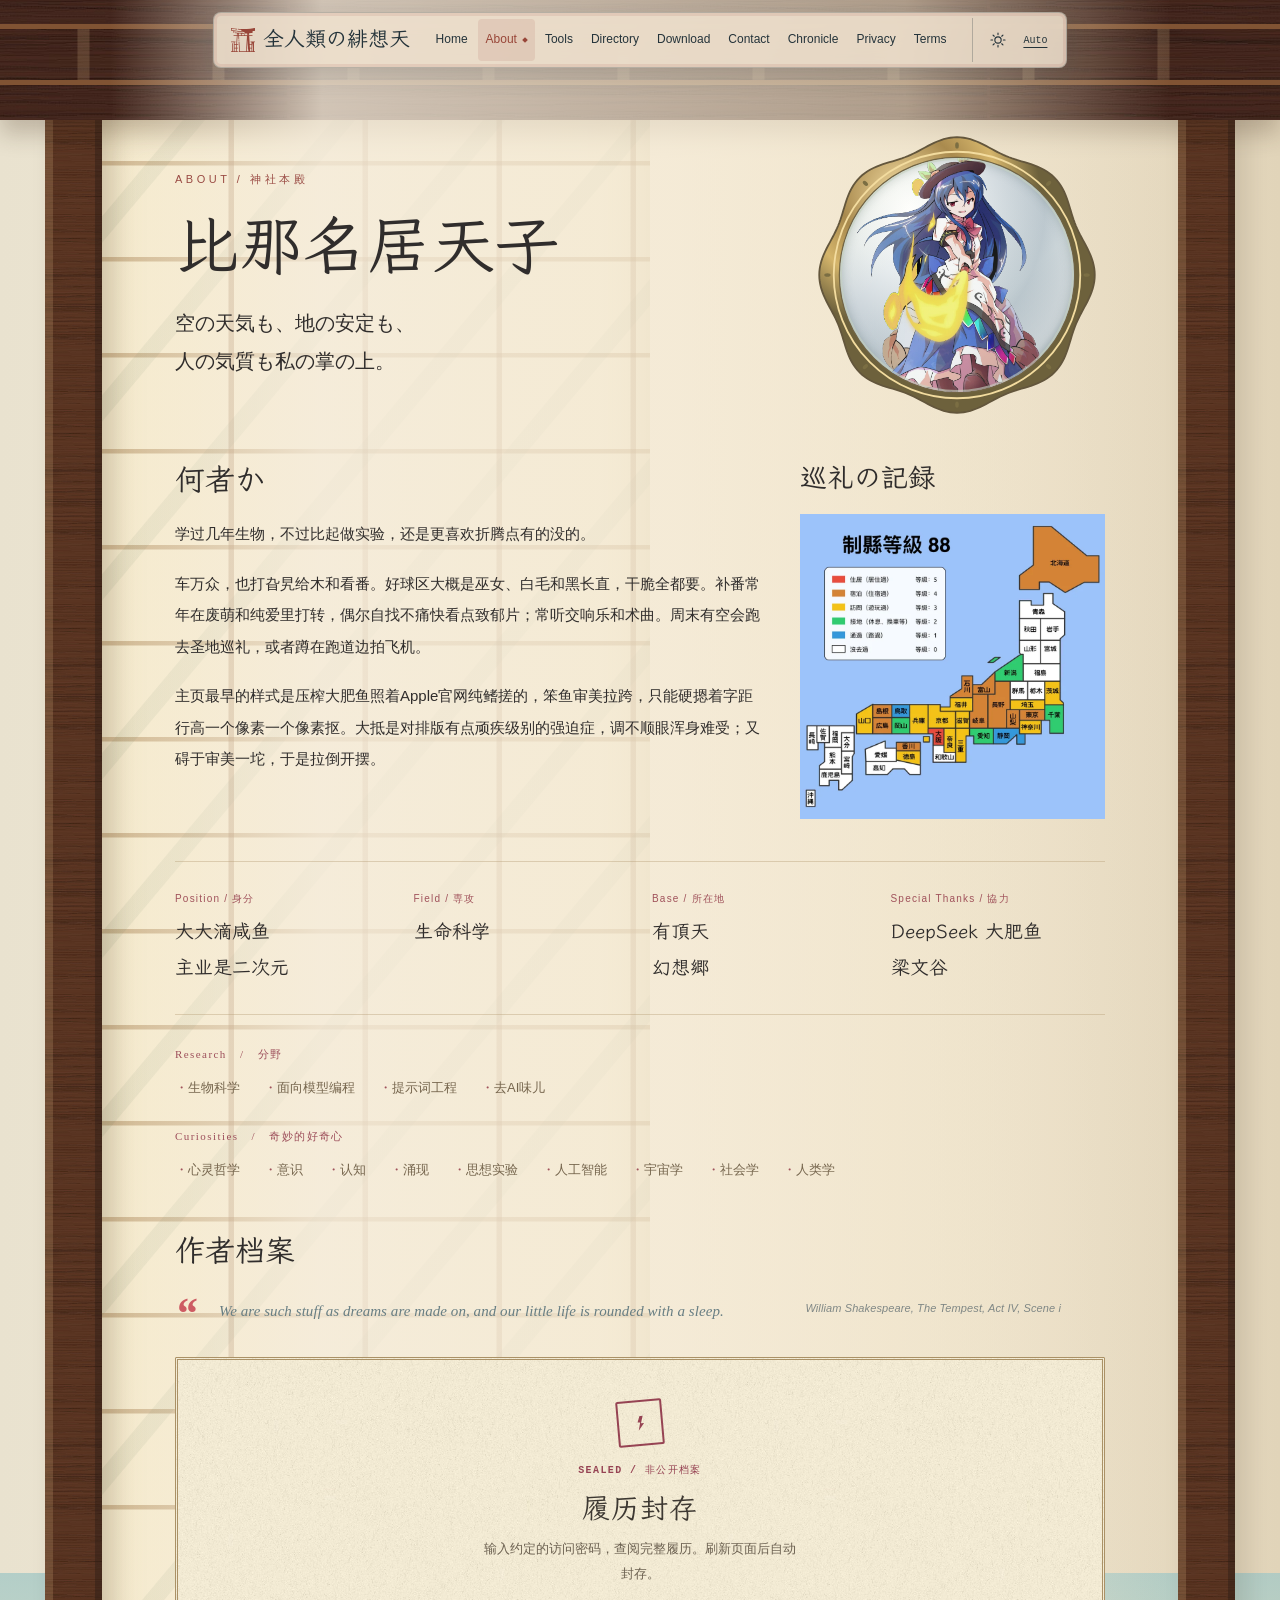
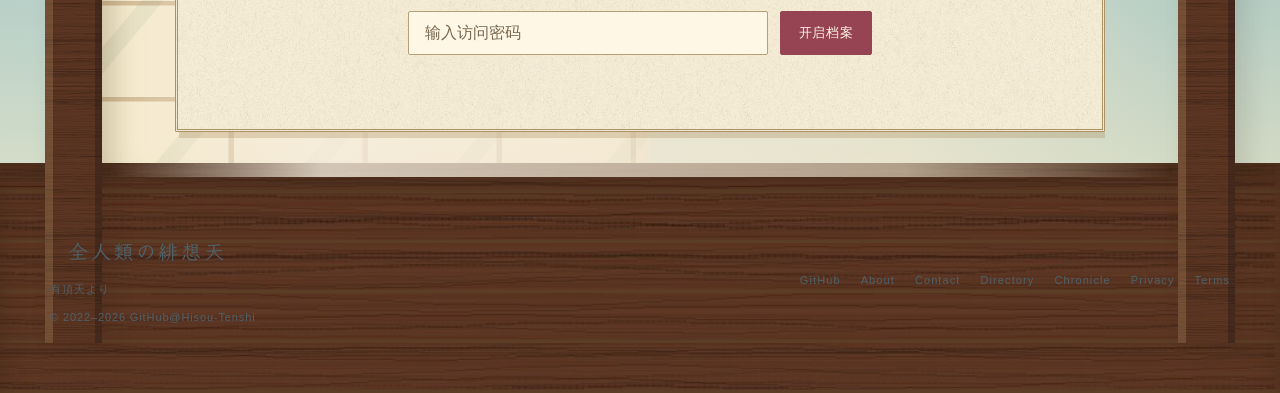
==== commit 23eb0870: "feat: 云上修缮，恢复神社场景并细化导航" ====
--- a/about-us/index.html
+++ b/about-us/index.html
@@ -36,9 +36,8 @@
 	<link rel="stylesheet" href="/static/css/style.css?v=e0f53c1f">
 
 <link rel="preload" href="/static/fonts/shrine-hand.woff2?v=1ac1c84f" as="font" type="font/woff2" crossorigin>
-<link rel="stylesheet" href="/static/css/scenes.css?v=66d7e268">
-<link rel="stylesheet" href="/static/css/lily-cursor.css?v=fb82fec3">
-<script defer src="/static/js/lily-cursor.js?v=b76df7f7"></script>
+<link rel="stylesheet" href="/static/css/scenes.css?v=65b64bc3">
+<link rel="stylesheet" href="/static/css/shrine-details.css?v=a88441f4">
 </head>
 <body class="shrine-site scene about-scene scene--about" data-page="about"><a class="skip-link" href="#main">跳到主要内容</a><header class="global-nav" id="nav"><a class="global-brand" href="/" aria-label="全人類の緋想天 — 首页">全人類の緋想天</a><nav id="navLinks" class="primary-links" aria-label="主导航"><a class="nav__link" href="/" data-nav-page="home">Home</a><a class="nav__link" href="/about-us/" data-nav-page="about" aria-current="page">About</a><a class="nav__link" href="/tools/" data-nav-page="tools">Tools</a><a class="nav__link" href="/sites/" data-nav-page="directory">Directory</a><a class="nav__link" href="/download/" data-nav-page="download">Download</a><a class="nav__link" href="/contact-us/" data-nav-page="contact">Contact</a><a class="nav__link" href="/changelog/" data-nav-page="chronicle">Chronicle</a><a class="nav__link" href="/privacy-policy/" data-nav-page="privacy">Privacy</a><a class="nav__link" href="/terms-and-conditions/" data-nav-page="terms">Terms</a></nav><div class="nav__tools">
           <button class="nav__icon" id="themeBtn" type="button" aria-label="切换明暗主题" title="切换明暗主题">
@@ -106,4 +105,4 @@
 <div aria-live="polite" class="vault__msg" data-vault-msg="" role="status"></div>
 </div>
 <div class="vault__body" data-vault-out=""></div>
-</div></section></div></div></main><footer class="scene-foot wrap"><div><a class="global-brand" href="/">全人類の緋想天</a><p>有頂天より</p><p>© 2022–<span data-site-year>2026</span> GitHub@Hisou-Tenshi</p></div><nav aria-label="页脚导航"><a href="https://github.com/Hisou-Tenshi">GitHub</a><a href="/about-us/">About</a><a href="/contact-us/">Contact</a><a href="/sites/">Directory</a><a href="/changelog/">Chronicle</a><a href="/privacy-policy/">Privacy</a><a href="/terms-and-conditions/">Terms</a></nav></footer><div class="edge-bullets" id="edgeBullets" aria-hidden="true"></div><div class="ritual-overlay" id="ritualOverlay" role="dialog" aria-modal="true" aria-label="神社器物" hidden><button class="ritual-close" type="button" aria-label="关闭预览">×</button><div class="ritual-circle" aria-hidden="true"></div><div class="ritual-dialog" id="ritualDialog"></div></div><script defer src="/static/js/site-content.js?v=7ef09ab3"></script><script defer src="/static/js/script.js?v=b4586134"></script><script defer src="/static/js/vault.js?v=d41f7041"></script><script defer src="/static/js/danmaku.js?v=15bf253f"></script><script defer src="/static/js/shrine.js?v=43722832"></script></body></html>+</div></section></div></div></main><footer class="scene-foot wrap"><div><a class="global-brand" href="/">全人類の緋想天</a><p>有頂天より</p><p>© 2022–<span data-site-year>2026</span> GitHub@Hisou-Tenshi</p></div><nav aria-label="页脚导航"><a href="https://github.com/Hisou-Tenshi">GitHub</a><a href="/about-us/">About</a><a href="/contact-us/">Contact</a><a href="/sites/">Directory</a><a href="/changelog/">Chronicle</a><a href="/privacy-policy/">Privacy</a><a href="/terms-and-conditions/">Terms</a></nav></footer><div class="ritual-overlay" id="ritualOverlay" role="dialog" aria-modal="true" aria-label="神社器物" hidden><button class="ritual-close" type="button" aria-label="关闭预览">×</button><div class="ritual-circle" aria-hidden="true"></div><div class="ritual-dialog" id="ritualDialog"></div></div><script defer src="/static/js/site-content.js?v=7ef09ab3"></script><script defer src="/static/js/script.js?v=ac612da2"></script><script defer src="/static/js/vault.js?v=d41f7041"></script><script defer src="/static/js/shrine.js?v=cb925c78"></script></body></html>
--- a/static/css/scenes.css
+++ b/static/css/scenes.css
@@ -16,7 +16,7 @@
 .download-scene{background:radial-gradient(ellipse at 45% 36%,#8c67424d,transparent 60%),#272b30;color:#f2e8d2;--nav-ink:#f2e8d2}.download-scene:before{content:'';position:absolute;inset:0;background:url('../img/shrine/lacquer.jpg?v=b8a1f98f') center/1000px;opacity:.38;z-index:-3}.download-scene .location-title .eyebrow{color:#d0ad79}.download-scene .location-title h1{font-size:70px}.treasury-layout{display:grid;grid-template-columns:1.25fr 1fr;gap:95px;align-items:start;padding-top:25px}.chest{position:relative;height:460px;margin-top:40px;perspective:1000px}.chest-lid{position:absolute;top:0;left:0;width:600px;height:180px;background:url('../img/shrine/cedar.jpg?v=4f214959') center/700px;transform:rotateX(48deg);transform-origin:50% 100%;border:10px ridge #8b623e;box-shadow:inset 0 0 40px #241811}.chest-lid:before,.chest-lid:after{content:'';position:absolute;top:-10px;bottom:-10px;width:34px;background:linear-gradient(90deg,#1c2426,#515652,#20282a);border-inline:1px solid #a2987b}.chest-lid:before{left:60px}.chest-lid:after{right:60px}.chest-base{position:absolute;top:181px;left:0;width:600px;height:248px;transform:rotateX(-5deg);background:url('../img/shrine/cedar.jpg?v=4f214959') center/650px;border:8px ridge #8f633b;box-shadow:inset 0 28px 30px #221a15,0 35px 30px -25px #080c14}.chest-base:before{content:'';position:absolute;left:62px;right:62px;top:0;bottom:0;border-inline:26px solid #303b3c}.chest-lock{position:absolute;left:260px;top:255px;z-index:4;width:74px;height:75px;background:linear-gradient(125deg,#a28a51,#e0bf72,#9b763f);box-shadow:1px 4px #4b3d27;border:3px double #786339;text-align:center;font:36px/1.8 ShrineHand,serif;color:#4e4229}.chest-tags{position:absolute;left:87px;right:90px;top:160px;display:flex;justify-content:space-between;z-index:5}.chest-tags .ofuda{width:114px;height:313px;transform:rotate(-7deg)}.chest-tags .ofuda:nth-child(2){transform:rotate(9deg)}.ofuda{position:relative;background:url('../img/shrine/ofuda.svg?v=e3c52df3') center/100% 100%;display:block;width:150px;height:420px;filter:drop-shadow(4px 8px 7px #1f1c1840);border:0;text-align:center;color:#36302b;padding:0}.ofuda-title{position:absolute;writing-mode:vertical-rl;top:145px;left:calc(50% - 18px);font:33px/1.05 ShrineHand,serif;letter-spacing:.12em;white-space:nowrap}.ofuda .ofuda-stamp{position:absolute;left:calc(50% - 19px);bottom:59px;color:#b54e47;font:18px ShrineHand,serif;border:2px solid #b54e47;padding:3px 2px;line-height:1.05;width:38px}.ofuda-small .ofuda-title{font-size:23px;top:110px;left:calc(50% - 13px)}.ofuda-small .ofuda-stamp{bottom:44px;font-size:13px;left:calc(50% - 15px);width:30px}.treasure-caption{position:absolute;bottom:-20px;left:40px;font-size:12px;letter-spacing:.1em;color:#bba88b}.scroll-collection{padding-top:4px}.scroll-collection h2{font:35px ShrineHand,serif;margin-bottom:27px}.treasure-scroll{position:relative;display:block;width:100%;height:152px;background:none;padding:0;margin-bottom:31px;text-align:left;color:#463929;filter:drop-shadow(0 10px 7px #0003)}.scroll-body{position:absolute;inset:18px 23px;background:#e1cfa4 url('../img/shrine/washi.jpg?v=00e6cd2c') center/500px;box-shadow:inset 12px 0 13px #76532933,inset -12px 0 13px #76532933}.scroll-body:before{content:'';position:absolute;inset:9px;border-block:1px solid #aa8a56}.scroll-roller{position:absolute;top:4px;bottom:0;width:25px;background:linear-gradient(90deg,#785730,#e5c383 45%,#715330);border-radius:50%/4%;box-shadow:0 -5px #483526,0 5px #483526}.scroll-roller.l{left:10px}.scroll-roller.r{right:10px}.scroll-copy{position:absolute;left:65px;right:80px;top:40px;z-index:1}.scroll-copy strong{font:31px ShrineHand,serif;display:block}.scroll-copy small{font-size:11px;display:block;margin-top:8px;color:#766348}.scroll-seal{position:absolute;right:48px;top:43px;width:41px;height:77px;background:#eee0bc;border:2px solid #aa4741;color:#aa4741;text-align:center;writing-mode:vertical-rl;padding:8px 6px;transform:rotate(8deg);font:19px ShrineHand,serif;box-shadow:1px 2px 4px #533c2433}.treasure-scroll:hover .scroll-seal{transform:rotate(-5deg) translateY(-8px);transition:transform .3s}.treasury-secure{padding:60px 0 30px;border-top:14px solid #6f5034;box-shadow:0 -3px #b98b58;margin-top:28px;display:flex;align-items:center;justify-content:space-between}.treasury-secure h2{font:40px ShrineHand,serif}.treasury-secure p{font-size:12px;color:#baac91;margin-top:12px}.treasury-secure .ghost-button{border-color:#ad956a;color:#dcc59a}
 
 /* PRIVACY: boundary in space; ofuda stand outside the readable paper. */
-.privacy-scene{background:radial-gradient(circle at 50% 45%,#f2f3e8,#c8dce0 70%,#9eb8c9);--nav-ink:#344f63}.privacy-scene .global-nav{background:#e7eff082}.boundary-circle{position:absolute;top:126px;left:calc(50% - 480px);width:960px;height:960px;border:1px solid #a7bcc5;border-radius:50%;box-shadow:0 0 0 20px #dbe8e455,0 0 0 21px #a8bec155,0 0 0 110px #a7bcc509,0 0 0 111px #a7bcc535;z-index:-2}.boundary-circle:before,.boundary-circle:after{content:'';position:absolute;inset:120px;border:1px solid #a7bcc566;transform:rotate(45deg)}.boundary-circle:after{transform:rotate(15deg)}.privacy-title{text-align:center;padding-top:128px;padding-bottom:45px}.privacy-title h1{font:63px ShrineHand,serif}.privacy-title .subtitle{margin-inline:auto}.boundary-rope{position:absolute;left:0;right:0;top:272px;height:155px;z-index:-1;background:url('../img/shrine/shimenawa.svg?v=a70dc8f6') center/100% no-repeat}.privacy-layout{display:grid;grid-template-columns:190px 1fr 100px;gap:45px;width:1190px;margin:55px auto 0;align-items:start}.privacy-toc{padding:35px 0 0;font-size:12px;line-height:2.6;color:#5b727c;position:sticky;top:35px}.privacy-toc h2{font:26px ShrineHand,serif;margin-bottom:18px;color:#395565}.privacy-toc a{display:block;padding:3px 0}.privacy-toc a.active{color:#a33d4b}.privacy-document{position:relative;padding:55px 62px 80px;background:#f5efdf url('../img/shrine/washi.jpg?v=00e6cd2c') center/650px;box-shadow:0 20px 50px -30px #3c6574a8;min-height:850px;clip-path:polygon(0 0,100% .3%,99.7% 100%,0 99.7%)}.privacy-document h2{font:28px ShrineHand,serif;margin:31px 0 17px}.privacy-document h2:first-of-type{margin-top:0}.privacy-document p{font-size:14px;line-height:2.05;color:#4a565a}.privacy-document .doc-date{font-size:10px;letter-spacing:.09em;color:#7f7e72;margin-bottom:33px}.privacy-document:before{content:'';position:absolute;top:0;left:0;right:0;height:5px;background:linear-gradient(90deg,transparent,#9eb8b555,transparent)}.boundary-fuda{margin-top:55px}.boundary-fuda .ofuda{width:120px;height:333px;transform:rotate(6deg)}.boundary-fuda .ofuda-title{font-size:26px;top:119px;left:calc(50% - 13px)}.boundary-fuda .ofuda-stamp{font-size:13px;bottom:43px;width:31px;left:calc(50% - 15px)}
+.privacy-scene{background:radial-gradient(circle at 50% 45%,#f2f3e8,#c8dce0 70%,#9eb8c9);--nav-ink:#344f63}.boundary-circle{position:absolute;top:126px;left:calc(50% - 480px);width:960px;height:960px;border:1px solid #a7bcc5;border-radius:50%;box-shadow:0 0 0 20px #dbe8e455,0 0 0 21px #a8bec155,0 0 0 110px #a7bcc509,0 0 0 111px #a7bcc535;z-index:-2}.boundary-circle:before,.boundary-circle:after{content:'';position:absolute;inset:120px;border:1px solid #a7bcc566;transform:rotate(45deg)}.boundary-circle:after{transform:rotate(15deg)}.privacy-title{text-align:center;padding-top:128px;padding-bottom:45px}.privacy-title h1{font:63px ShrineHand,serif}.privacy-title .subtitle{margin-inline:auto}.boundary-rope{position:absolute;left:0;right:0;top:272px;height:155px;z-index:-1;background:url('../img/shrine/shimenawa.svg?v=a70dc8f6') center/100% no-repeat}.privacy-layout{display:grid;grid-template-columns:190px 1fr 100px;gap:45px;width:1190px;margin:55px auto 0;align-items:start}.privacy-toc{padding:35px 0 0;font-size:12px;line-height:2.6;color:#5b727c;position:sticky;top:35px}.privacy-toc h2{font:26px ShrineHand,serif;margin-bottom:18px;color:#395565}.privacy-toc a{display:block;padding:3px 0}.privacy-toc a.active{color:#a33d4b}.privacy-document{position:relative;padding:55px 62px 80px;background:#f5efdf url('../img/shrine/washi.jpg?v=00e6cd2c') center/650px;box-shadow:0 20px 50px -30px #3c6574a8;min-height:850px;clip-path:polygon(0 0,100% .3%,99.7% 100%,0 99.7%)}.privacy-document h2{font:28px ShrineHand,serif;margin:31px 0 17px}.privacy-document h2:first-of-type{margin-top:0}.privacy-document p{font-size:14px;line-height:2.05;color:#4a565a}.privacy-document .doc-date{font-size:10px;letter-spacing:.09em;color:#7f7e72;margin-bottom:33px}.privacy-document:before{content:'';position:absolute;top:0;left:0;right:0;height:5px;background:linear-gradient(90deg,transparent,#9eb8b555,transparent)}.boundary-fuda{margin-top:55px}.boundary-fuda .ofuda{width:120px;height:333px;transform:rotate(6deg)}.boundary-fuda .ofuda-title{font-size:26px;top:119px;left:calc(50% - 13px)}.boundary-fuda .ofuda-stamp{font-size:13px;bottom:43px;width:31px;left:calc(50% - 15px)}
 
 /* TERMS: a freestanding public notice, wide wooden board and formal scroll. */
 .terms-scene{background:linear-gradient(#ced9cf,#e0daca 70%,#b7bb9e);--nav-ink:#f5e8d0}.notice-overhang{position:absolute;inset:0 0 auto;height:125px;background:url('../img/shrine/lacquer.jpg?v=b8a1f98f') center/900px;box-shadow:0 9px #c3a16d,0 16px #775236;z-index:-1}.terms-title{padding:155px 0 40px;text-align:center}.terms-title h1{font-size:63px}.terms-title .subtitle{margin-inline:auto}.notice-stage{position:relative;width:1200px;margin:20px auto 0;padding:55px 100px 80px;background:url('../img/shrine/cedar.jpg?v=4f214959') center/1100px;box-shadow:9px 12px 0 #533c29,0 30px 55px -30px #263b30;border:12px ridge #aa7b4c}.notice-stage:before,.notice-stage:after{content:'';position:absolute;top:-30px;bottom:-90px;width:47px;background:url('../img/shrine/cedar.jpg?v=4f214959') center/250px;border-inline:4px solid #c49a68;z-index:-1}.notice-stage:before{left:45px}.notice-stage:after{right:45px}.notice-scroll{background:#ede0bb url('../img/shrine/washi.jpg?v=00e6cd2c') center/650px;position:relative;padding:55px 72px;box-shadow:0 8px 17px #1d1e173d}.notice-scroll:before,.notice-scroll:after{content:'';position:absolute;left:-32px;right:-32px;height:22px;background:linear-gradient(#563b26,#bd945b 45%,#71502e);border-radius:12px;box-shadow:inset 15px 0 #3e3224,inset -15px 0 #3e3224;z-index:2}.notice-scroll:before{top:-13px}.notice-scroll:after{bottom:-13px}.notice-heading{display:flex;align-items:flex-start;justify-content:space-between;border-bottom:2px solid #a66a4a66;padding-bottom:30px}.notice-heading h2{font:46px ShrineHand,serif;letter-spacing:.15em}.notice-heading .date{font-size:11px;margin-top:11px;color:#8f7557}.terms-columns{display:grid;grid-template-columns:1fr 1fr;gap:45px 50px;margin-top:35px}.terms-columns h3{font:26px ShrineHand,serif;margin-bottom:14px}.terms-columns p{font-size:13px;line-height:2;color:#625b4c}.terms-section-num{color:#a94d44;font:14px Georgia,serif;margin-right:14px}.terms-index{display:flex;flex-wrap:wrap;gap:12px 22px;padding-bottom:25px;margin-bottom:32px;font-size:11px;border-bottom:1px solid #aa8b5f66;color:#8b5d49}
@@ -25,13 +25,12 @@
 .directory-scene{background:linear-gradient(#a6c3c7,#e4e2cb 33%,#6d4d35 33.1%);--nav-ink:#e9f0e5}.directory-scene:before{content:'';position:absolute;top:335px;inset-inline:0;bottom:0;z-index:-2;background:url('../img/shrine/cedar.jpg?v=4f214959') center/1200px}.directory-scene .location-title{padding:135px 0 45px}.directory-scene .location-title h1{font-size:65px}.catalogue{position:relative;width:1160px;margin:0 auto;padding:55px 58px 65px;min-height:850px;background:linear-gradient(90deg,#d1b586 0,#f2e5c4 2%,#f4ebd1 48.5%,#c7b18d 49.8%,#f9edd1 51%,#eee0bd 98%,#b58f5d);box-shadow:0 5px #d8c49b,0 8px #b6a17d,0 12px #e8d9b6,0 18px #444a3b,15px 28px 40px #251d1b66;transform:rotate(-.4deg)}.catalogue:before{content:'';position:absolute;left:-18px;right:-18px;top:-11px;bottom:-24px;border:16px solid #334e4c;z-index:-1;box-shadow:3px 7px #263b38}.catalogue:after{content:'';position:absolute;left:calc(50% - 4px);top:30px;bottom:35px;width:8px;background:linear-gradient(90deg,#b7a18177,#f5e7c9,#b19b7e44);border-radius:50%;pointer-events:none}.catalogue-top{display:grid;grid-template-columns:1fr 1fr;gap:95px;margin-bottom:30px;align-items:start}.catalogue-top h2{font:34px ShrineHand,serif}.catalogue-top .small{margin-top:10px;color:#8a7960}.catalogue-search{display:flex;align-items:center;gap:15px;border-bottom:2px solid #936a48;padding-bottom:10px;margin-top:5px}.catalogue-search input{width:100%;border:0;background:none;padding:8px 2px;color:#463e31;font-size:13px;outline-offset:2px}.catalogue-search .search-icon{font-size:25px;color:#81543e}.catalogue-tabs{position:absolute;right:-64px;top:80px;display:flex;flex-direction:column;gap:15px;z-index:3}.catalogue-tabs button{width:69px;padding:16px 12px;background:#e1d0a9;color:#795941;border-left:6px solid #a9494a;box-shadow:3px 4px #3c312e33;writing-mode:vertical-rl;letter-spacing:.13em;font-size:12px}.catalogue-tabs button.active{background:#a6464a;color:#fff0d8}.catalogue-entries{display:grid;grid-template-columns:1fr 1fr;gap:0 95px}.catalogue-entry{display:grid;grid-template-columns:30px 1fr 24px;gap:12px;align-items:center;border-bottom:1px solid #af9a744d;padding:18px 0;min-height:97px}.catalogue-entry img{width:26px;height:26px;object-fit:contain;opacity:.8}.catalogue-entry strong{display:block;font-size:14px;font-weight:500;color:#403b32}.catalogue-entry small{font-size:11px;color:#7f735e;display:block;line-height:1.7;margin-top:5px}.catalogue-entry .page-no{font:11px Georgia,serif;color:#a14a48}.catalogue-page-foot{display:flex;justify-content:space-between;border-top:1px solid #af9a74;padding-top:18px;font:11px Georgia,serif;color:#8d785c;margin-top:24px}.book-stack{position:absolute;left:30px;top:420px;width:85px;z-index:-1}.book-stack i{display:block;height:90px;width:80px;background:#343f4a;border-bottom:9px solid #bcb08c;margin-bottom:5px;box-shadow:-5px 2px #1e2c38;transform:rotate(var(--a))}
 
 /* CHRONICLE: an accordion goshuin book, not a date-card timeline. */
-.chronicle-scene{background:#bda987 url('../img/shrine/hinoki.jpg?v=94bacf21') center/1100px;--nav-ink:#4c3b2c}.chronicle-scene .global-nav{background:#e7dfc4b0}.chronicle-scene .location-title{padding:142px 0 36px}.chronicle-scene .location-title h1{font-size:67px}.accordion-book{position:relative;width:1200px;margin:30px auto 0;display:grid;grid-template-columns:repeat(4,1fr);min-height:620px;transform:rotate(-.4deg);box-shadow:0 32px 30px -30px #322119aa}.goshuin-leaf{position:relative;padding:43px 28px 40px;background:#f2e6c7 url('../img/shrine/washi.jpg?v=00e6cd2c') center/500px;min-height:620px;box-shadow:inset 12px 0 20px #8f784a18,inset -8px 0 10px #765a4026}.goshuin-leaf:nth-child(2n){background:linear-gradient(90deg,#c3b29144,transparent 25%,#fff8e02e 70%,#aa95752b),url('../img/shrine/washi.jpg?v=00e6cd2c') center/500px}.goshuin-leaf:after{content:'';position:absolute;top:0;right:0;bottom:0;width:1px;background:#b7a37e66}.goshuin-leaf .date-vertical{font:12px 'Songti SC',serif;writing-mode:vertical-rl;position:absolute;right:24px;top:38px;letter-spacing:.2em;color:#5b503f}.goshuin-leaf .entry-name{font:39px/1.3 ShrineHand,serif;writing-mode:vertical-rl;height:300px;letter-spacing:.08em;margin:70px auto 25px;max-height:320px}.goshuin-leaf .margin-stamp{position:absolute;left:38px;top:245px;font-size:35px;opacity:.65;transform:rotate(-5deg)}.goshuin-leaf .chronicle-note{font-size:11px;line-height:1.9;color:#75694f;padding-top:30px}.chronicle-book-cover{position:absolute;inset:-12px -15px -16px;background:#a94048;z-index:-1;box-shadow:0 6px #702e36}.chronicle-controls{display:flex;align-items:center;justify-content:space-between;padding:40px 0;font-size:12px;color:#5b4a34}.chronicle-controls button{background:transparent;border-bottom:1px solid #725a3d;padding:8px 0}
+.chronicle-scene{background:#bda987 url('../img/shrine/hinoki.jpg?v=94bacf21') center/1100px;--nav-ink:#4c3b2c}.chronicle-scene .location-title{padding:142px 0 36px}.chronicle-scene .location-title h1{font-size:67px}.accordion-book{position:relative;width:1200px;margin:30px auto 0;display:grid;grid-template-columns:repeat(4,1fr);min-height:620px;transform:rotate(-.4deg);box-shadow:0 32px 30px -30px #322119aa}.goshuin-leaf{position:relative;padding:43px 28px 40px;background:#f2e6c7 url('../img/shrine/washi.jpg?v=00e6cd2c') center/500px;min-height:620px;box-shadow:inset 12px 0 20px #8f784a18,inset -8px 0 10px #765a4026}.goshuin-leaf:nth-child(2n){background:linear-gradient(90deg,#c3b29144,transparent 25%,#fff8e02e 70%,#aa95752b),url('../img/shrine/washi.jpg?v=00e6cd2c') center/500px}.goshuin-leaf:after{content:'';position:absolute;top:0;right:0;bottom:0;width:1px;background:#b7a37e66}.goshuin-leaf .date-vertical{font:12px 'Songti SC',serif;writing-mode:vertical-rl;position:absolute;right:24px;top:38px;letter-spacing:.2em;color:#5b503f}.goshuin-leaf .entry-name{font:39px/1.3 ShrineHand,serif;writing-mode:vertical-rl;height:300px;letter-spacing:.08em;margin:70px auto 25px;max-height:320px}.goshuin-leaf .margin-stamp{position:absolute;left:38px;top:245px;font-size:35px;opacity:.65;transform:rotate(-5deg)}.goshuin-leaf .chronicle-note{font-size:11px;line-height:1.9;color:#75694f;padding-top:30px}.chronicle-book-cover{position:absolute;inset:-12px -15px -16px;background:#a94048;z-index:-1;box-shadow:0 6px #702e36}.chronicle-controls{display:flex;align-items:center;justify-content:space-between;padding:40px 0;font-size:12px;color:#5b4a34}.chronicle-controls button{background:transparent;border-bottom:1px solid #725a3d;padding:8px 0}
 
 /* OBJECTS: a review bench showing different construction and interaction. */
 .objects-scene{background:#e6e4d8;--nav-ink:#314b58}.objects-scene .global-nav{background:#d5e1ddbb}.objects-scene .location-title h1{font-size:62px}.object-bench{display:grid;grid-template-columns:1.25fr .7fr 1fr 1fr;gap:38px;align-items:start;padding:45px 35px 55px;background:url('../img/shrine/cedar.jpg?v=4f214959') center/1100px;box-shadow:0 12px #5a3a28;position:relative}.object-cell{position:relative;min-height:510px;text-align:center}.object-cell>h2{font:27px ShrineHand,serif;color:#eddbbb;margin-bottom:26px}.object-cell>p{font-size:11px;color:#d6c2a0;margin:22px auto 0;line-height:1.9;max-width:220px}.object-cell .ema{margin:55px auto 0;width:280px;height:235px}.object-cell .ofuda{margin:auto;width:120px;height:333px}.goshuin-sheet{width:240px;min-height:326px;margin:auto;padding:20px 25px;background:url('../img/shrine/washi.jpg?v=00e6cd2c') center/350px;box-shadow:4px 5px 0 #aa986e;position:relative}.goshuin-sheet .margin-stamp{position:absolute;left:72px;top:105px;font-size:32px;opacity:.65}.goshuin-sheet .calligraphy{font:49px ShrineHand,serif;writing-mode:vertical-rl;height:240px;margin:auto;letter-spacing:.15em}.goshuin-sheet .side-date{position:absolute;right:15px;top:25px;writing-mode:vertical-rl;font-size:10px}.omikuji{position:relative;width:105px;min-height:325px;margin:auto;padding:19px 10px;background:repeating-linear-gradient(0deg,transparent 0 70px,#b7a79033 71px,#fff8dc 72px,transparent 73px 76px),#f5ecd9 url('../img/shrine/washi.jpg?v=00e6cd2c') center/300px;color:#4b4134;border:1px solid #cdbb96;box-shadow:7px 8px 14px #20181033;transform:rotate(4deg);transition:width .4s,transform .4s}.omikuji:before{content:'';position:absolute;left:7px;right:7px;top:8px;bottom:8px;border:1px solid #af463c}.omikuji .fortune-number{font-size:10px;color:#a24740;display:block}.omikuji strong{font:33px ShrineHand,serif;display:block;border-block:2px solid #a94a40;margin:13px 0;padding:8px 0;color:#a3473e}.omikuji .fortune-lines{font-size:11px;line-height:1.85;writing-mode:vertical-rl;margin:0 auto;height:160px;letter-spacing:.1em}.omikuji:hover{transform:rotate(0) translateY(-5px)}.object-interactions{display:grid;grid-template-columns:1fr 1fr 1fr;gap:35px;margin:55px 0 0}.interaction-demo{position:relative;min-height:265px;padding:30px 20px;text-align:center;background:#f4ecda url('../img/shrine/washi.jpg?v=00e6cd2c') center/500px}.interaction-demo h2{font:30px ShrineHand,serif;margin-bottom:10px}.interaction-demo p{font-size:12px;color:#7c7567}.peach-object{background:none;width:115px;height:115px;display:block;margin:10px auto}.peach-object img{transition:transform .4s}.peach-object:hover img{transform:rotate(14deg) scale(1.05)}.danmaku-preview{width:210px;height:130px;position:relative;margin:auto;background:none}.danmaku-preview:before{content:'';position:absolute;inset:22px 25px -28px;border:1px dashed #b16d7844;border-radius:50%}.danmaku-preview i{position:absolute;left:calc(50% - 5px);bottom:5px;width:8px;height:17px;border-radius:60% 60% 45% 45%;background:#ad5266;box-shadow:0 0 9px #d49da1;transform:rotate(var(--a)) translateY(-70px);transform-origin:4px 5px}.interaction-demo .spell{width:250px;margin:20px auto 0;min-height:160px}.interaction-demo .spell .spell-name{font-size:24px;margin-top:15px}.interaction-demo .spell .spell-open{margin-top:16px}.sources-scene{background:#f1ecdf;--nav-ink:#3b4b54}.sources-scene .global-nav{background:#e0e7df99}.source-grid{display:grid;grid-template-columns:repeat(3,1fr);gap:35px;padding-bottom:60px}.source-ref{background:none;min-width:0}.source-ref img{width:100%;height:260px;object-fit:contain;background:#e5dfcf}.source-ref h2{font:25px ShrineHand,serif;margin:18px 0 8px}.source-ref p{font-size:12px;line-height:1.9;color:#6d655b}.source-ref a{font-size:11px;text-decoration:underline;text-underline-offset:3px}.source-note{font-size:13px;line-height:2;margin:20px 0 40px;max-width:920px}
 
 /* Shared transient interactions: brief, edge-bound; never blankets the copy. */
-.edge-bullets{position:fixed;right:-80px;top:40%;width:260px;height:260px;z-index:60;pointer-events:none}.edge-bullets i{position:absolute;left:130px;top:130px;width:8px;height:17px;border-radius:60%;background:#bc647a;box-shadow:0 0 8px #eac4ca;opacity:0;transform:rotate(var(--a)) translateY(-70px)}.edge-bullets.run i{animation:edge-danmaku 850ms ease-out both;animation-delay:var(--delay)}@keyframes edge-danmaku{0%{opacity:0;transform:rotate(var(--a)) translateY(-60px) scale(.4)}35%{opacity:.75}100%{opacity:0;transform:rotate(var(--a)) translateY(-124px) scale(.75)}}
 .ritual-overlay{position:fixed;inset:0;z-index:180;display:flex;align-items:center;justify-content:center;background:#101e32d9;backdrop-filter:blur(6px);color:#eee5d8}.ritual-overlay[hidden]{display:none}.ritual-close{position:absolute;right:52px;top:35px;font:35px Georgia,serif;background:none;color:#f4dfd1;width:50px;height:50px}.ritual-circle{position:absolute;width:660px;height:660px;border:1px solid #e1adbe7a;border-radius:50%;box-shadow:0 0 0 35px #b9cbd111,0 0 0 36px #e6b5c04d,0 0 80px #b2547b55}.ritual-circle:before,.ritual-circle:after{content:'';position:absolute;inset:90px;border:1px solid #e4b4bd80;transform:rotate(45deg)}.ritual-circle:after{transform:rotate(15deg)}.ritual-dialog{position:relative;z-index:2;width:580px;text-align:center}.ritual-dialog .eyebrow{color:#ddaeb6}.ritual-dialog h2{font:55px/1.5 ShrineHand,serif;margin:25px 0 10px}.ritual-dialog h3{font:17px/1.7 -apple-system,sans-serif;color:#ccd7df;font-weight:400}.ritual-dialog p{font-size:14px;line-height:2;margin:28px auto 32px;color:#cbd4de;max-width:500px}.ritual-dialog .ink-button{background:#dba8b2;color:#25354c}.ritual-overlay.opening .ritual-circle{animation:spell-cast .75s ease-out both}.ritual-overlay.opening .ritual-dialog{animation:spell-text .6s ease-out both}@keyframes spell-cast{from{transform:rotate(-40deg) scale(.65);opacity:0}to{transform:rotate(0) scale(1);opacity:1}}@keyframes spell-text{from{transform:translateY(20px);opacity:0}to{transform:none;opacity:1}}.reward-peach{width:150px;margin:0 auto 10px;filter:drop-shadow(0 0 24px #f7c1bc88)}.folded-fortune{width:230px;margin:0 auto;padding:25px;background:url('../img/shrine/washi.jpg?v=00e6cd2c') center/350px;color:#463a2f;box-shadow:8px 8px 0 #9e8157;transform:rotate(-1deg)}.folded-fortune h2{color:#a64a49;font-size:46px;margin:5px 0 18px;border-bottom:2px solid #b25a51;padding-bottom:15px}.folded-fortune p{font-size:13px;color:#675746;margin:12px 0;line-height:2}.overlay-stamp{font:45px ShrineHand,serif;color:#dba8ad;margin-bottom:16px}.letter-preview{width:680px;text-align:left;padding:45px;background:url('../img/shrine/washi.jpg?v=00e6cd2c') center/600px;color:#473a2e}.letter-preview h2{color:#4e3d2e;font:38px ShrineHand,serif;margin:0 0 20px}.letter-preview label{display:block;font-size:12px;margin-top:15px}.letter-preview input,.letter-preview textarea{width:100%;border:0;border-bottom:1px solid #af9770;background:#fff8e766;padding:12px;outline-offset:2px}.letter-preview textarea{height:140px;resize:none}.letter-preview p{font-size:11px;color:#837258;margin:20px 0}.letter-preview .ink-button{background:#a83e4c;color:#fff1de}.stamp-hit{animation:stamp-hit .4s ease-out}@keyframes stamp-hit{from{transform:scale(1.5) rotate(-10deg);opacity:0}to{transform:scale(1) rotate(-7deg);opacity:.88}}
 @media(prefers-reduced-motion:reduce){*,*:before,*:after{animation:none!important;transition:none!important;scroll-behavior:auto!important}}
 .catalogue-entry[hidden]{display:none}
@@ -50,7 +49,7 @@
 .global-nav{position:fixed;min-width:1440px;z-index:90;background:var(--nav-surface,#203b50e6);backdrop-filter:blur(14px);box-shadow:0 1px 0 #ffffff1c}
 .global-nav nav{gap:21px;font-size:11px}.nav-weather{font-size:10px;padding-left:18px}.global-brand{font-size:21px;white-space:nowrap}
 .home-scene{--nav-surface:#19354ab5}.about-scene,.contact-scene,.terms-scene,.download-scene{--nav-surface:#422c23f0}.tools-scene{--nav-surface:#172d43e8}
-.privacy-scene .global-nav,.objects-scene .global-nav,.sources-scene .global-nav{background:#e3ece8ee}.chronicle-scene .global-nav{background:#dfd0b3f2}.directory-scene{--nav-surface:#42646be8}
+.objects-scene .global-nav,.sources-scene .global-nav{background:#e3ece8ee}.directory-scene{--nav-surface:#42646be8}
 .hero-title h1{font-family:ShrineHand,'Songti SC',serif}.hero-title h1{font-size:78px}
 .rope-divider{width:540px;height:155px;margin:22px auto 28px;background-size:contain}.boundary-rope{left:50%;right:auto;transform:translateX(-50%);top:288px;width:580px;height:165px;background-size:contain}
 .mirror{width:290px;height:290px;margin:0 0 0 12px;background:url('../img/shrine/suwa-mirror-rim.svg?v=5d737efa') center/contain no-repeat;position:relative}
@@ -66,10 +65,6 @@
 .acgmn-tool-title{font-family:Georgia,serif!important;font-size:47px!important;line-height:1.35!important}.acgmn-tool-title span{display:block;font-family:ShrineHand,serif;font-size:32px;margin-top:12px}
 .acgmn-features{display:flex;gap:20px;margin:28px 0;font-size:11px;letter-spacing:.1em;color:#d2bc83}.acgmn-features span{padding-bottom:8px;border-bottom:1px solid #abbdbe66}.acgmn-actions{display:flex;gap:15px;align-items:center}.acgmn-actions .ghost-button{font-size:12px;border-color:#a7bdbe88;color:#dce4db}.calculator-secondary .spell-name{font-size:29px!important}.calculator-secondary .spell-order:after{display:none}
 .acgmn-example-expanded{max-width:90vw;max-height:calc(100svh - 150px);width:auto;margin:auto;display:block;box-shadow:0 12px 40px #08121eaa}
-.edge-bullets{left:0;right:auto;top:84px;width:0;height:0;z-index:110;overflow:visible;pointer-events:none}
-.edge-bullets i{left:-3px;top:0;width:6px;height:13px;opacity:0;transform:translate(0,0);background:#e0a7b6;border:1px solid #ffddd5aa;box-shadow:0 0 7px #f6c5ce55}
-.edge-bullets.run i{animation:nav-danmaku 780ms ease-out both;animation-delay:var(--delay)}
-@keyframes nav-danmaku{0%{opacity:0;transform:translate(0,0) rotate(var(--tilt)) scale(.5)}18%{opacity:.9}100%{opacity:0;transform:translate(var(--dx),var(--dy)) rotate(var(--tilt)) scale(.8)}}
 .danmaku-preview:before{inset:8px 30px auto;height:2px;border:0;background:#b16d7855;border-radius:0}.danmaku-preview i{top:22px;bottom:auto;left:calc(50% - 4px);transform:rotate(var(--a)) translateY(58px);transform-origin:4px -12px}
 .oracle-slip-stage{width:160px;margin:auto;text-align:center}.oracle-slip{width:124px;height:350px;margin:0 auto;background:#f4ead3 url('../img/shrine/washi.jpg?v=00e6cd2c') center/300px;box-shadow:6px 12px 22px #0c14266b;position:relative;color:#493c30;padding:0;display:flex;align-items:center;justify-content:center;border-radius:1px;animation:slip-emerge .45s ease-out both}
 .oracle-slip:before{content:'';position:absolute;inset:8px;border:1px solid #b59a72}.oracle-slip>span{writing-mode:vertical-rl;font-family:ShrineHand,serif;font-size:38px;letter-spacing:.22em;line-height:1.5}.oracle-slip .oracle-slip-number{text-combine-upright:all;letter-spacing:0;margin-block:6px;font-size:34px}
@@ -89,8 +84,6 @@
 .global-nav .nav__link{display:inline-flex;align-items:center;font-size:11px;letter-spacing:.04em;color:inherit;border:0;padding:0;min-height:min(44px,var(--nav-h));white-space:nowrap}.global-nav .nav__link::after{display:none}.global-nav .nav__link[aria-current]{color:#e9b2bf}.global-nav .nav__link[aria-current]:after{display:inline;position:static;content:'◆';font-size:6px;border:0;transform:none;width:auto;height:auto;margin-left:6px}
 .global-nav .nav__tools{margin:0;gap:0;flex-shrink:0;color:inherit}.global-nav .nav__icon{width:36px;height:min(44px,var(--nav-h));color:inherit;border-radius:2px}.global-nav .nav__auto{min-width:38px;min-height:min(44px,var(--nav-h));background:none;color:inherit;font:10px var(--font-mono);opacity:.7}.global-nav .nav__auto[aria-pressed=true]{opacity:1;text-decoration:underline;text-underline-offset:4px}
 .global-nav .nav__burger{display:none;width:44px;height:min(44px,var(--nav-h));align-items:center;justify-content:center;color:inherit;gap:5px}.global-nav .nav__burger span{display:block;width:20px;height:1px;background:currentColor}.global-nav.is-open .nav__burger span:first-child{transform:translateY(6px) rotate(45deg)}.global-nav.is-open .nav__burger span:nth-child(2){opacity:0}.global-nav.is-open .nav__burger span:last-child{transform:translateY(-6px) rotate(-45deg)}
-/* The Home header is truly transparent at the top. No gradient, fill, shadow or blur. */
-.home-scene .global-nav{color:#fff6e8;background:rgb(6 9 15 / var(--nav-alpha,0));backdrop-filter:blur(var(--nav-blur,0px));-webkit-backdrop-filter:blur(var(--nav-blur,0px));box-shadow:none;border:0;transition:none}.home-scene .global-nav a{text-shadow:0 1px 4px #102b3a55}
 body[data-page=home] .fixed-sky{display:block;z-index:-1}.fixed-sky{background-image:url('/static/img/shrine/cloud-gate-1600.webp?v=135012f9');background-position:50% 28%;background-size:cover;transform:none;pointer-events:none}.fixed-sky:after{background:linear-gradient(#14354b20,transparent 50%,#16354a0d)}
 @media(min-width:1601px){.fixed-sky{background-image:url('/static/img/shrine/cloud-gate-2400.webp?v=7da1ef75')}}
 .hero-v2{height:100svh;min-height:620px}.hero-title{top:clamp(120px,16svh,220px)}.hero-title h1{font-size:clamp(42px,5.4vw,80px);line-height:1.3}.hero-title p{font-size:clamp(12px,1.1vw,16px)}.hero-bottom{bottom:36px;font-size:11px}.home-upper{margin-top:0;padding-top:80px;background:linear-gradient(#e7eff0db,#eaf0e9f5 500px,#e6eeecf2)}
@@ -115,10 +108,10 @@
 /* Dark mode treats each location as a night scene, not a page-wide image filter. */
 html[data-theme=Dark] .home-upper{background:linear-gradient(#172a3ddd,#233d47f5 400px,#1c3445f5)}html[data-theme=Dark] .home-scene{--page-ink:#e2e8dc;--page-muted:#afc5c9}html[data-theme=Dark] .home-scene .home-profile :is(h2,.quote),html[data-theme=Dark] .home-skills .split-title h2,html[data-theme=Dark] .home-scene .home-bottom h2{color:#e2e7d8}html[data-theme=Dark] .home-scene :is(.field__v,.chip,.stat__num,.stat__label,.project-description,.project-line .tile__desc,.project-line,.mini-row,.mini-row small,.stats__note,.collection-label,.collection-label span){color:#b7ccd1}html[data-theme=Dark] .home-scene .stat__num{color:#e2e8dc}html[data-theme=Dark] .terminal-housing{background:linear-gradient(125deg,#67879422,#8ba8a322)}html[data-theme=Dark] .home-scene>.scene-foot{background:#142b3a;color:#b3c9d0}html[data-theme=Dark] .fixed-sky:after{background:linear-gradient(#11243b90,#1e345853,#152b4290)}
 html[data-theme=Dark] .about-scene{background:linear-gradient(90deg,#283a3b,#3e4840);--page-ink:#ddd6bd}html[data-theme=Dark] .about-paper{background:linear-gradient(90deg,transparent,#172d32dd 15%,#24383bdc 80%,transparent)}html[data-theme=Dark] .about-paper :is(h1,h2,.sub-quote,.body-copy,.chip,.field__v){color:#d4d3b8}html[data-theme=Dark] .shoji{opacity:.35}html[data-theme=Dark] .about-garden{background:linear-gradient(#1d3443,#314b3b)}html[data-theme=Dark] .contact-scene{background:radial-gradient(ellipse at 12% 30%,#3d4a3c,transparent 40%),linear-gradient(#263f44,#3c463b 65%,#28383c);--page-ink:#dfdfc6}html[data-theme=Dark] .contact-identity,html[data-theme=Dark] .mailbox p{color:#bbc1a8}html[data-theme=Dark] .letter-station{color:#463b2e}
-html[data-theme=Dark] .privacy-scene{background:radial-gradient(circle at 50% 45%,#2b4954,#193545);--page-ink:#d7e3da}html[data-theme=Dark] .privacy-scene .global-nav{background:#182e3ceb;color:#d3e3dc}html[data-theme=Dark] .privacy-document{background:#243c49;color:#c2d2d6}html[data-theme=Dark] .privacy-document :is(.doc__body,p,h2){color:#c3d5d7}html[data-theme=Dark] .privacy-document .doc-date{color:#a7c1c4}html[data-theme=Dark] .privacy-toc a{color:#a9c2cb}html[data-theme=Dark] .terms-scene{background:linear-gradient(#273d40,#3c483a);--page-ink:#e0d6bd}html[data-theme=Dark] .terms-title h1{color:#d8d2b7}html[data-theme=Dark] .terms-document .doc__body{color:#625b4c}html[data-theme=Dark] .terms-scene .notice-heading{color:#493b2d}html[data-theme=Dark] .directory-scene{background:linear-gradient(#2c4b55,#3c5a5f 33%,#443e32 33.1%);--page-ink:#dddcc3}html[data-theme=Dark] .catalogue{color:#463e31}html[data-theme=Dark] .chronicle-scene .location-title{color:#3d3429}html[data-theme=Dark] .scene-foot{color:#b0c4c7}html[data-theme=Dark] .contact-scene .scene-foot{color:#b0c4b8}
+html[data-theme=Dark] .privacy-scene{background:radial-gradient(circle at 50% 45%,#2b4954,#193545);--page-ink:#d7e3da}html[data-theme=Dark] .privacy-document{background:#243c49;color:#c2d2d6}html[data-theme=Dark] .privacy-document :is(.doc__body,p,h2){color:#c3d5d7}html[data-theme=Dark] .privacy-document .doc-date{color:#a7c1c4}html[data-theme=Dark] .privacy-toc a{color:#a9c2cb}html[data-theme=Dark] .terms-scene{background:linear-gradient(#273d40,#3c483a);--page-ink:#e0d6bd}html[data-theme=Dark] .terms-title h1{color:#d8d2b7}html[data-theme=Dark] .terms-document .doc__body{color:#625b4c}html[data-theme=Dark] .terms-scene .notice-heading{color:#493b2d}html[data-theme=Dark] .directory-scene{background:linear-gradient(#2c4b55,#3c5a5f 33%,#443e32 33.1%);--page-ink:#dddcc3}html[data-theme=Dark] .catalogue{color:#463e31}html[data-theme=Dark] .chronicle-scene .location-title{color:#3d3429}html[data-theme=Dark] .scene-foot{color:#b0c4c7}html[data-theme=Dark] .contact-scene .scene-foot{color:#b0c4b8}
 /* Tablet and mobile retain the same locations while reducing construction density. */
 @media(max-width:1250px){.global-nav{gap:15px;padding-inline:30px}.global-brand{font-size:19px}.global-nav .primary-links{gap:13px}.global-nav .nav__link{font-size:10px}.tools-main{grid-template-columns:1fr 1fr;gap:35px}.instrument-island{height:590px}.acgmn-display{left:25px;top:45px}.tools-scene .acgmn-display{width:430px}.acgmn-display img{height:420px}.instrument-island .island-base{width:600px;left:-60px}.acgmn-orbit{width:480px;height:390px;left:-5px}.instrument-copy h2.acgmn-tool-title{font-size:42px!important}.chest{transform:scale(.85);margin-bottom:-60px}.treasury-layout{gap:35px}.privacy-layout{grid-template-columns:160px minmax(0,1fr);gap:30px}.boundary-fuda{display:none}.about-scene .about-paper{width:calc(100% - 140px);padding-inline:45px}.about-title{grid-template-columns:1fr 270px}.mirror{width:260px;height:260px}.mirror-disc{top:25px;left:25px;width:210px;height:210px}}
-@media(max-width:1100px){.global-nav .primary-links{position:fixed;top:var(--nav-h);left:0;right:0;display:flex;flex-direction:column;align-items:stretch;gap:0;padding:15px 32px 22px;background:#172738fa;color:#eceddf;max-height:calc(100svh - var(--nav-h));overflow:auto;opacity:0;visibility:hidden;transform:translateY(-10px);transition:opacity .2s,transform .2s,visibility .2s;margin:0}.global-nav.is-open .primary-links{opacity:1;visibility:visible;transform:none}.global-nav .primary-links .nav__link{min-height:45px;font-size:14px;border-bottom:1px solid #cad6d322}.global-nav .nav__tools{margin-left:auto}.global-nav .nav__burger{display:flex;flex-direction:column}.global-nav.is-open{background:#111e2af7!important;backdrop-filter:blur(14px)!important;color:#eeeadd!important}.contact-rack{padding-inline:55px}.ema-grid{gap:30px 20px}.ema-item .ema{width:250px;height:210px}.ema-content{top:80px;left:25px;right:25px;bottom:25px}.ema-content strong{font-size:28px}.ema-back{padding:78px 27px 18px}.rack-crossbar.two{top:358px}.about-supplement{grid-template-columns:220px 1fr}.catalogue{width:calc(100% - 160px);padding:45px 45px 55px}.catalogue-entries,.catalogue-top{column-gap:60px}.notice-stage{padding-inline:55px}.notice-scroll{padding-inline:40px}.accordion-book{grid-template-columns:repeat(2,minmax(0,1fr));max-width:820px}.scene-foot .global-brand{font-size:18px}}
+@media(max-width:1100px){.global-nav .primary-links{position:fixed;top:var(--nav-h);left:0;right:0;display:flex;flex-direction:column;align-items:stretch;gap:0;padding:15px 32px 22px;background:#172738fa;color:#eceddf;max-height:calc(100svh - var(--nav-h));overflow:auto;opacity:0;visibility:hidden;transform:translateY(-10px);transition:opacity .2s,transform .2s,visibility .2s;margin:0}.global-nav.is-open .primary-links{opacity:1;visibility:visible;transform:none}.global-nav .primary-links .nav__link{min-height:45px;font-size:14px;border-bottom:1px solid #cad6d322}.global-nav .nav__tools{margin-left:auto}.global-nav .nav__burger{display:flex;flex-direction:column}.contact-rack{padding-inline:55px}.ema-grid{gap:30px 20px}.ema-item .ema{width:250px;height:210px}.ema-content{top:80px;left:25px;right:25px;bottom:25px}.ema-content strong{font-size:28px}.ema-back{padding:78px 27px 18px}.rack-crossbar.two{top:358px}.about-supplement{grid-template-columns:220px 1fr}.catalogue{width:calc(100% - 160px);padding:45px 45px 55px}.catalogue-entries,.catalogue-top{column-gap:60px}.notice-stage{padding-inline:55px}.notice-scroll{padding-inline:40px}.accordion-book{grid-template-columns:repeat(2,minmax(0,1fr));max-width:820px}.scene-foot .global-brand{font-size:18px}}
 @media(max-width:900px){.shrine-site .wrap{width:calc(100% - 64px)}.location-title h1{font-size:60px}.profile-open{grid-template-columns:140px 1fr 75px;gap:25px}.profile-portrait{width:140px}.profile-open .margin-stamp{font-size:21px;margin-top:60px}.home-peach{right:15px;top:225px;width:58px}.profile-open .quote{font-size:16px}.home-skills .terminal-housing{padding:20px}.split-title{gap:25px;align-items:start}.split-title h2{font-size:37px}.split-title .english{font-size:10px;max-width:160px;line-height:1.8;text-align:right}.home-projects .tiles.project-collection{gap:25px;grid-template-columns:repeat(2,minmax(0,1fr))}.project-spell:first-child{grid-column:1/-1}.project-spell:first-child .spell{min-height:240px}.project-spell .spell{min-height:300px}.project-spell .spell-name{font-size:28px}.home-bottom{gap:50px;grid-template-columns:1fr 1fr}.home-bottom .mini-row{display:block}.home-bottom .mini-row time{display:block;margin-top:8px}.home-bottom h2{font-size:32px}.shrine-site .fields{grid-template-columns:repeat(2,minmax(0,1fr))}.about-scene .about-paper{width:calc(100% - 95px);padding-inline:35px}.pillar{width:30px}.pillar.left{left:15px}.pillar.right{right:15px}.shoji{left:45px;width:45%}.about-title{grid-template-columns:1fr 215px;gap:15px}.about-title h1{font-size:45px}.about-title .sub-quote{font-size:16px}.mirror{width:210px;height:210px;margin:0}.mirror-disc{top:20px;left:20px;width:170px;height:170px}.about-paper .fields{grid-template-columns:repeat(2,minmax(0,1fr))}.about-columns{margin-top:40px}.about-supplement{grid-template-columns:1fr;gap:40px}.pilgrimage .aboutmap{max-width:330px;margin:auto}.contact-rack{width:calc(100% - 40px);padding-inline:55px;min-height:1040px}.ema-grid{grid-template-columns:repeat(2,minmax(0,1fr));row-gap:35px}.rack-crossbar.two{top:365px}.contact-rack:after{content:'';position:absolute;left:0;right:0;top:690px;height:30px;background:url('../img/shrine/cedar.jpg?v=4f214959');border-block:3px solid #a37b4a}.rack-miniatures{grid-template-columns:repeat(6,1fr);row-gap:210px}.contact-lower{width:calc(100% - 64px);grid-template-columns:1fr;gap:50px}.letter-station{padding:30px 35px}.mailbox{padding:0}.tools-main{display:block;min-height:0;margin-top:15px}.acgmn-island{height:620px;max-width:660px;margin:auto}.tools-scene .acgmn-display{left:calc(50% - 215px)}.instrument-island .island-base{left:calc(50% - 320px);width:640px}.acgmn-orbit{left:calc(50% - 250px);width:500px}.instrument-copy{max-width:660px;margin:30px auto 60px}.instrument-copy p{max-width:none}.acgmn-tool-title span{display:inline;font-size:26px;margin-left:20px}.tools-secondary .spell-grid{grid-template-columns:1fr 1fr}.treasury-layout{display:flex;flex-direction:column;gap:0}.chest{transform:scale(.9);width:600px;max-width:none;height:420px;margin-inline:auto;align-self:center}.scroll-collection{width:100%;margin-top:40px}.treasury-secure{margin-top:50px}.treasury-secure .vault{padding:25px}.privacy-layout{display:block;width:calc(100% - 64px);margin-top:45px}.privacy-toc{position:static;display:flex;flex-direction:row;flex-wrap:wrap;max-height:220px;gap:0 22px;overflow:auto;padding:15px 0;margin-bottom:25px}.privacy-toc a{font-size:11px;padding:5px 0}.privacy-document{padding:36px 40px}.notice-stage{width:calc(100% - 64px);padding:40px 30px 55px;border-width:8px}.notice-scroll{padding:35px 30px}.notice-heading h2{font-size:36px}.terms-index{gap:9px 16px}.catalogue{width:calc(100% - 110px);padding:40px 35px 45px;margin-left:35px;margin-right:75px}.catalogue-top{grid-template-columns:1fr;gap:20px}.catalogue-entries{gap:0 48px}.catalogue-tabs{right:-56px}.catalogue-tabs button{width:58px;padding:15px 9px;min-height:95px;font-size:11px}.book-stack{display:none}.directory-scene:before{top:360px}.chronicle-controls{gap:20px}.scene-foot{flex-wrap:wrap}.scene-foot nav{justify-content:flex-start}.home-scene>.scene-foot{padding-inline:32px}.calculator-scene .calc{max-width:none}.calculator-scene .calc-card{padding:24px}}
 @media(max-width:620px){:root{--nav-h:40.8px}.global-nav{padding-inline:18px;gap:10px}.global-nav .global-brand{font-size:17px;letter-spacing:.02em}.global-nav .nav__icon{width:32px}.global-nav .nav__auto{min-width:34px}.global-nav .primary-links{top:var(--nav-h);max-height:calc(100svh - var(--nav-h));padding:12px 25px 25px}.shrine-site .wrap{width:calc(100% - 40px)}.location-title{padding:116px 0 30px}.location-title h1{font-size:46px}.location-title .eyebrow{font-size:10px;letter-spacing:.18em}.location-title .subtitle{font-size:13px;line-height:1.9;margin-top:15px}.fixed-sky{background-image:url('/static/img/shrine/cloud-gate-mobile.webp?v=57147f12');background-position:50% 50%}.hero-v2{min-height:540px}.hero-title{top:20svh;width:calc(100% - 30px);left:15px}.hero-title h1{font-size:clamp(28px,7.9vw,47px);letter-spacing:.01em;white-space:nowrap}.hero-title .eyebrow{font-size:9px;letter-spacing:.25em;margin-bottom:14px}.hero-title p{font-size:11px;letter-spacing:.27em;margin-top:16px}.hero-bottom{bottom:32px;font-size:10px}.home-upper{padding-top:48px}.profile-open{grid-template-columns:85px 1fr;gap:18px;position:relative;align-items:start}.profile-open>.margin-stamp{display:none}.profile-open .profile-portrait{width:85px;height:135px}.profile-open h2{font-size:29px;line-height:1.45}.profile-open .eyebrow{font-size:9px;letter-spacing:.1em}.profile-open .quote{font-size:14px;line-height:1.9;margin:15px 0}.profile-open .small{font-size:11px;line-height:1.9}.profile-open .text-action{font-size:11px}.home-peach{position:relative;top:auto;right:auto;width:60px;margin:25px auto 0;display:block;transform:none}.shrine-site .profile__social{gap:4px}.shrine-site .social{width:36px;height:36px;min-width:36px;min-height:36px}.open-stats{grid-template-columns:repeat(2,minmax(0,1fr));gap:20px 35px}.open-stats .stat__num{font-size:34px}.open-stats .stat__label{font-size:11px}.shrine-site .fields{grid-template-columns:1fr;gap:20px}.shrine-site .field__v{font-size:13px}.shrine-site .chips{gap:5px 12px}.shrine-site .chip{font-size:12px}.shrine-site .strip__item{width:82px}.shrine-site .strip__track{animation:none}.shrine-site .strip{overflow-x:auto;mask-image:none}.shrine-site .strip__item[aria-hidden=true]{display:none}.collection-label{font-size:20px}.collection-label span{font-size:9px}.rope-divider{width:85%;height:105px;margin:12px auto 20px}.split-title{display:block;margin-bottom:22px}.split-title .english{display:block;max-width:none;text-align:left;margin-top:12px;font-size:9px;letter-spacing:.1em}.split-title h2,.home-skills .split-title h2{font-size:31px}.split-title .eyebrow{font-size:9px;letter-spacing:.13em}.home-skills .terminal-housing{padding:12px 0 20px}.terminal-housing:before,.terminal-housing:after{display:none}.home-skills .specimen{height:auto;min-height:400px}.home-skills .specimen__body{padding:15px 14px 20px}.terminal-legend{font-size:8px;letter-spacing:.08em}.home-projects .tiles.project-collection{grid-template-columns:1fr;gap:32px}.project-spell:first-child{grid-column:auto}.project-spell .spell,.project-spell:first-child .spell{min-height:285px}.project-spell .spell-name{font-size:30px;max-width:92%;margin-top:30px}.project-description{font-size:12px;margin-top:15px}.project-collection .project-line{display:block;padding:8px 0 20px}.project-line>a{justify-content:flex-end;font-size:11px}.project-line .tile__desc{font-size:12px}.home-bottom{grid-template-columns:1fr;gap:55px;padding:20px 0 50px}.home-bottom h2{font-size:31px}.home-bottom .mini-row{display:flex;gap:20px;font-size:12px}.home-bottom .mini-row small{font-size:11px}.home-bottom .mini-row time{font-size:10px}.home-bottom .mini-row:has(time){display:block}.home-bottom .text-action{font-size:11px}.shrine-site .scene-foot{padding-block:35px 50px;gap:20px;font-size:10px;display:block}.scene-foot nav{margin-top:20px;gap:5px 20px}.scene-foot .global-brand{font-size:18px}.home-scene>.scene-foot{padding-inline:20px}
 .about-eaves{height:95px}.pillar{top:90px;width:15px}.pillar.left{left:3px}.pillar.right{right:3px}.shoji{left:15px;top:90px;width:55%;opacity:.5}.about-scene .about-paper{width:calc(100% - 36px);padding:105px 20px 35px}.about-title{padding-top:0;grid-template-columns:1fr;gap:20px}.about-title h1{font-size:41px;white-space:nowrap;letter-spacing:0}.about-title .eyebrow{font-size:10px;letter-spacing:.14em}.about-title .sub-quote{font-size:16px;margin-top:20px}.mirror{width:205px;height:205px;margin:10px auto 0;grid-row:2}.mirror-disc{top:20px;left:20px;width:165px;height:165px}.about-columns{margin-top:35px}.about-columns h2{font-size:27px}.about-columns .body-copy{font-size:13px;line-height:2.1}.about-paper .fields{grid-template-columns:1fr;gap:20px;padding-block:25px}.about-paper .field__v{font-size:18px}.about-supplement{margin-top:35px;gap:32px}.about-supplement h2{font-size:27px}.pilgrimage .aboutmap{max-width:250px}.shrine-site .vault{padding:20px 15px}.shrine-site .vault__title{font-size:25px}.shrine-site .vault__form{display:flex;flex-direction:column;align-items:stretch;gap:12px}.shrine-site .vault__input{width:100%;min-width:0;font-size:16px}.vault__body{font-size:13px}.vault__body table{display:block;overflow-x:auto}.engawa{height:130px}.about-scene .scene-foot{padding-inline:15px}
@@ -132,14 +125,14 @@
 .ritual-overlay{padding:65px 20px 35px}.ritual-close{right:10px;top:10px;font-size:32px}.ritual-circle{width:470px;height:470px}.ritual-dialog{width:100%;max-width:100%}.ritual-dialog h2{font-size:34px;line-height:1.6}.ritual-dialog h3{font-size:14px}.ritual-dialog p{font-size:13px;line-height:2;margin-block:22px}.ritual-dialog .eyebrow{font-size:9px;letter-spacing:.15em}.ritual-dialog .ink-button{font-size:12px}.oracle-slip{width:110px;height:310px}.oracle-slip>span{font-size:33px}.oracle-page{max-width:calc(100vw - 30px);max-height:calc(100svh - 140px)}.oracle-dialog{max-width:calc(100vw - 30px)}.oracle-load-status{font-size:10px!important}.letter-preview{max-width:100%;padding:28px 22px}.letter-preview h2{font-size:29px;line-height:1.7;margin-top:0}.letter-preview p{font-size:11px}.unrolled-scroll{width:100%;max-width:calc(100vw - 70px);padding:30px 24px}.unrolled-scroll:before,.unrolled-scroll:after{width:20px}.unrolled-scroll h2{font-size:31px}.acgmn-example-expanded{max-width:calc(100vw - 30px);max-height:calc(100svh - 100px)}.reward-peach{width:120px}.overlay-stamp{font-size:36px}.calculator-scene .pagehead{padding-top:120px;padding-bottom:32px}.calculator-scene .pagehead__title{font-size:36px;line-height:1.5}.calculator-scene .pagehead__intro{font-size:13px}.calculator-scene .calc-card{padding:20px 16px}.calculator-scene .calc-card h2{font-size:22px}.calculator-scene .form-row{display:grid;grid-template-columns:minmax(0,1fr) auto;gap:8px}.calculator-scene .form-row label{grid-column:1/-1;font-size:12px}.calculator-scene .form-row input,.calculator-scene .form-row select{font-size:16px;padding:8px;min-width:0}.calculator-scene .form-row select{max-width:80px}.calculator-scene .calc-out{font-size:12px}.lost-boundary{padding-top:150px}.lost-boundary h1{font-size:100px}.lost-boundary h2{font-size:32px}.lost-boundary p{font-size:13px}}
 @media(max-width:370px){.global-nav{padding-inline:12px;gap:5px}.global-nav .global-brand{font-size:15px}.global-nav .nav__icon{width:30px}.global-nav .nav__auto{min-width:30px}.profile-open{grid-template-columns:1fr}.profile-portrait{display:none}.profile-open h2{font-size:31px}.hero-title h1{font-size:28px}.about-title h1{font-size:36px}.shrine-site .wrap{width:calc(100% - 32px)}.tools-scene .acgmn-display{width:245px;left:calc(50% - 122px)}.acgmn-display img{height:270px}.acgmn-island{height:410px}.chest{transform:scale(.44);height:215px}.ema-content strong{font-size:28px}.ema-item .ema{height:225px}.notice-scroll{padding-inline:14px}.privacy-document{padding-inline:18px}.catalogue{padding-inline:18px}}
 @media(prefers-reduced-motion:reduce){.strip__track{animation:none!important}.strip{overflow-x:auto;mask-image:none}.strip__item[aria-hidden=true]{display:none}.spell,.ema{transition:none!important}}
-@media print{html,body.shrine-site{background:white!important;color:black!important;min-width:0}.global-nav,.scene-foot,.edge-bullets,.fixed-sky,.rope-divider,.boundary-rope,.boundary-circle,.boundary-fuda,.about-eaves,.pillar,.shoji,.engawa,.about-garden,.ritual-overlay,.player,.tc,.egg,.notice-overhang,.print-button,.tool-quicklinks,.scene-illustration,.chest,.catalogue-tabs,.catalogue-search,.chronicle-controls{display:none!important}.shrine-site .wrap{width:100%;max-width:none}.home-upper,.about-paper,.privacy-document,.notice-stage,.notice-scroll,.catalogue,.goshuin-leaf,.calc-card{background:white!important;box-shadow:none!important;border:0!important;padding:15px 0!important;color:black!important;transform:none!important;width:100%!important;margin:0!important}.notice-scroll:before,.notice-scroll:after,.notice-stage:before,.notice-stage:after,.catalogue:before,.catalogue:after{display:none}.privacy-layout,.about-supplement{display:block;width:100%;margin:0}.privacy-toc{position:static;max-height:none;overflow:visible}.doc__body{color:black!important}.location-title{padding:20px 0!important;min-height:0}.catalogue-entry[hidden],.goshuin-leaf[hidden]{display:block!important}.accordion-book{display:block;width:100%}.goshuin-leaf{min-height:0;break-inside:avoid}.goshuin-leaf .entry-name{writing-mode:horizontal-tb;height:auto;margin:15px 0;font-size:28px}.goshuin-leaf .date-vertical{position:static;writing-mode:horizontal-tb}.goshuin-leaf .margin-stamp{display:none}[data-rv]{opacity:1!important;transform:none!important;clip-path:none!important}.hero-v2{height:auto;min-height:150px}.hero-title{position:static;color:black;text-shadow:none}.hero-title h1{font-size:40px}.hero-bottom{display:none}.doc__body h2{break-after:avoid}.doc__body a{color:black!important}}
+@media print{html,body.shrine-site{background:white!important;color:black!important;min-width:0}.global-nav,.scene-foot,.fixed-sky,.rope-divider,.boundary-rope,.boundary-circle,.boundary-fuda,.about-eaves,.pillar,.shoji,.engawa,.about-garden,.ritual-overlay,.player,.tc,.egg,.notice-overhang,.print-button,.tool-quicklinks,.scene-illustration,.chest,.catalogue-tabs,.catalogue-search,.chronicle-controls{display:none!important}.shrine-site .wrap{width:100%;max-width:none}.home-upper,.about-paper,.privacy-document,.notice-stage,.notice-scroll,.catalogue,.goshuin-leaf,.calc-card{background:white!important;box-shadow:none!important;border:0!important;padding:15px 0!important;color:black!important;transform:none!important;width:100%!important;margin:0!important}.notice-scroll:before,.notice-scroll:after,.notice-stage:before,.notice-stage:after,.catalogue:before,.catalogue:after{display:none}.privacy-layout,.about-supplement{display:block;width:100%;margin:0}.privacy-toc{position:static;max-height:none;overflow:visible}.doc__body{color:black!important}.location-title{padding:20px 0!important;min-height:0}.catalogue-entry[hidden],.goshuin-leaf[hidden]{display:block!important}.accordion-book{display:block;width:100%}.goshuin-leaf{min-height:0;break-inside:avoid}.goshuin-leaf .entry-name{writing-mode:horizontal-tb;height:auto;margin:15px 0;font-size:28px}.goshuin-leaf .date-vertical{position:static;writing-mode:horizontal-tb}.goshuin-leaf .margin-stamp{display:none}[data-rv]{opacity:1!important;transform:none!important;clip-path:none!important}.hero-v2{height:auto;min-height:150px}.hero-title{position:static;color:black;text-shadow:none}.hero-title h1{font-size:40px}.hero-bottom{display:none}.doc__body h2{break-after:avoid}.doc__body a{color:black!important}}
 .global-nav .nav__tools{display:flex;align-items:center}.global-nav .nav__icon{display:grid;place-items:center;padding:0}.global-nav .nav__icon svg{width:18px;height:18px;fill:none;stroke:currentColor;stroke-width:1.5;stroke-linecap:round;stroke-linejoin:round}html[data-theme=Light] .global-nav .icon-moon,html[data-theme=Dark] .global-nav .icon-sun{display:none}
 body.shrine-site.tools-scene,body.shrine-site.calculator-scene{--page-ink:#e6edee}body.shrine-site.download-scene{--page-ink:#f2e8d2}.shrine-site :is(h1,h2,h3){color:inherit}.shrine-site .spell .spell-name{color:inherit}.shrine-site .privacy-document .doc__body :is(strong,b){color:#354c57}.shrine-site .terms-document .doc__body :is(strong,b){color:#4c3b29}html[data-theme=Dark] .privacy-document .doc__body :is(strong,b){color:#e2e9dc}
 @media(max-width:900px){.acgmn-island{overflow:clip}}
 .chest-tags.is-unsealed .ofuda{transform:translateY(-35px) rotate(-12deg);opacity:.35;transition:transform .35s,opacity .35s}
 .goshuin-leaf:not([hidden]) .margin-stamp{animation:shrine-seal-in .4s ease-out both}@keyframes shrine-seal-in{from{transform:rotate(-10deg) scale(1.2);opacity:.1}to{transform:rotate(-5deg) scale(1);opacity:.65}}
 .privacy-scene #main{position:relative;overflow:clip}
-body.shrine-site.download-scene{background-color:#272b30}.lost-scene .global-nav{background:#dce8e9ee;color:#365364}.calculator-scene .kicker{color:#b7cbd4}.shrine-site .profile__social .social{min-width:44px;min-height:44px;width:44px;height:44px}
+body.shrine-site.download-scene{background-color:#272b30}.calculator-scene .kicker{color:#b7cbd4}.shrine-site .profile__social .social{min-width:44px;min-height:44px;width:44px;height:44px}
 @media(min-width:621px){.hero-title{top:clamp(92px,12svh,180px)}.hero-title h1{font-size:clamp(40px,4.8vw,78px);line-height:1.25}.hero-title .eyebrow{margin-bottom:12px}}
 /* Refinement: continuous cast, lower landscape spell cards, readable reversible ema. */
 .shrine-site .strip__track{display:flex!important;flex-flow:row nowrap!important;align-items:stretch;width:max-content;max-width:none;gap:14px;padding:5px 2px;animation:shrine-cast-scroll 86s linear infinite}
@@ -178,12 +171,7 @@
 @media(prefers-reduced-motion:reduce){.shrine-site .strip__track{animation:none!important}.shrine-site .strip__item[aria-hidden=true]{display:none!important}.ema.is-flipping{animation:none!important}.hero-oracle{transition:none}}
 @media print{.hero-oracle{display:none!important}}
 
-/* Transient STG effects originate at the navigation item and never capture input. */
-.edge-bullets{position:fixed;inset:0;width:100%;height:100%;z-index:91;pointer-events:none;overflow:clip;clip-path:inset(var(--danmaku-clip-top,var(--nav-h,84px)) 0 0 0)}
-.edge-bullets .nav-danmaku{position:absolute;display:block;pointer-events:none;max-width:none;object-fit:contain;user-select:none;filter:none;transform:none;transition:none;--edge-fade:26px;mask-image:linear-gradient(to right,transparent var(--fade-left,0px),#000 calc(var(--fade-left,0px) + var(--edge-fade)),#000 calc(var(--fade-right,100%) - var(--edge-fade)),transparent var(--fade-right,100%)),linear-gradient(to bottom,transparent,#000 var(--edge-fade),#000 calc(var(--fade-bottom,100%) - var(--edge-fade)),transparent var(--fade-bottom,100%));mask-composite:intersect;animation:none}.edge-bullets .nav-danmaku[data-game=TH10]{animation:danmaku-finish 650ms linear calc(var(--cast-duration,6400ms) - 650ms) forwards}@keyframes danmaku-finish{from{opacity:1}to{opacity:0}}body[data-page=home] .edge-bullets{display:none}
 .ritual-dialog .overlay-stamp.margin-stamp{font-size:32px;color:#dfa9b1;margin:12px auto 20px}
-@media(prefers-reduced-motion:reduce){.edge-bullets{display:none}}
-@media print{.edge-bullets{display:none!important}}
 
 /* Center the glyph itself: trailing letter spacing must not offset the sky axis. */
 .hero-title .hero-sky-label{display:flex;align-items:center;justify-content:center;gap:14px}.hero-title .hero-axis-dot{letter-spacing:0;width:1em;text-align:center}
@@ -191,11 +179,8 @@
 
 @media(prefers-reduced-motion:reduce){.shrine-site .strip{overflow-x:auto;overflow-y:hidden;mask-image:none;scrollbar-width:thin}}
 
-/* Keep an expanded navigation menu above FX; the fixed bar itself is excluded by the clip. */
-.global-nav.is-open{z-index:92}
-
-/* Quieter navigation effects and matched Home preview tracks. */
-.edge-bullets{opacity:.4}
+
+/* Matched Home preview tracks. */
 .home-skills>.epigraph{margin:18px 0 24px}
 .home-bottom{grid-template-rows:auto auto auto repeat(5,52px) auto;column-gap:clamp(32px,6vw,100px);row-gap:0}
 .home-bottom>section{display:grid;grid-row:span 9;grid-template-rows:subgrid;min-width:0}
--- a/static/css/shrine-details.css
+++ b/static/css/shrine-details.css
@@ -0,0 +1,282 @@
+/* Plaque colors are keyed to each scene's material, not to a site-wide paper tint. */
+.home-scene       { --dock-day: #233e50; --dock-night: #141f31; --dock-accent: #a43a4d; }
+.about-scene      { --dock-day: #efe1ce; --dock-night: #3b2c28; --dock-accent: #984538; }
+.tools-scene      { --dock-day: #2f465e; --dock-night: #172a40; --dock-accent: #775383; }
+.calculator-scene { --dock-day: #284853; --dock-night: #152f3b; --dock-accent: #396971; }
+.download-scene   { --dock-day: #544035; --dock-night: #312725; --dock-accent: #986244; }
+.directory-scene  { --dock-day: #dbe7d9; --dock-night: #294145; --dock-accent: #396859; }
+.contact-scene    { --dock-day: #f0e3d0; --dock-night: #3d342b; --dock-accent: #854d61; }
+.chronicle-scene  { --dock-day: #e8d3aa; --dock-night: #463427; --dock-accent: #934238; }
+.privacy-scene    { --dock-day: #deebef; --dock-night: #1c3845; --dock-accent: #356275; }
+.terms-scene      { --dock-day: #e0e2cd; --dock-night: #303c31; --dock-accent: #626039; }
+.lost-scene       { --dock-day: #d7e5e8; --dock-night: #273e4c; --dock-accent: #77506d; }
+
+.shrine-site .global-nav {
+	--dock-top: max(12px, env(safe-area-inset-top));
+	--dock-paper: var(--dock-day, #f4eadc);
+	--dock-ink: #24333a;
+	--dock-seal: var(--dock-accent, #a43a4d);
+	--dock-line: color-mix(in srgb, var(--dock-ink) 26%, transparent);
+	--dock-tint: color-mix(in srgb, var(--dock-seal) 11%, transparent);
+	--dock-glass: color-mix(in srgb, var(--dock-paper) 86%, transparent);
+	--dock-menu: color-mix(in srgb, var(--dock-paper) 93%, transparent);
+	top: var(--dock-top);
+	inset-inline: 8px;
+	width: max-content;
+	max-width: calc(100% - 16px);
+	height: 56px;
+	margin-inline: auto;
+	gap: 18px;
+	padding: 0 12px 0 17px;
+	color: var(--dock-ink);
+	background: none;
+	border: 1px solid transparent;
+	border-radius: 8px;
+	box-shadow: none;
+	backdrop-filter: none;
+	-webkit-backdrop-filter: none;
+}
+
+/* Separate glass layers keep the narrow menu's backdrop independent of the bar. */
+.shrine-site .global-nav::before {
+	content: '';
+	position: absolute;
+	inset: -1px;
+	z-index: -1;
+	pointer-events: none;
+	border-radius: inherit;
+	border: 1px solid var(--dock-line);
+	background: var(--dock-glass);
+	-webkit-backdrop-filter: blur(12px) saturate(115%);
+	backdrop-filter: blur(12px) saturate(115%);
+	box-shadow: inset 0 0 0 3px var(--dock-tint), 0 8px 24px #14232d24;
+	transition: background-color .22s, border-color .22s, box-shadow .22s, backdrop-filter .22s;
+}
+
+html[data-theme="Dark"] .shrine-site .global-nav { --dock-paper: var(--dock-night, #202e39); }
+
+:is(.home-scene, .tools-scene, .calculator-scene, .download-scene).shrine-site .global-nav,
+html[data-theme="Dark"] .shrine-site .global-nav {
+	--dock-ink: #f4e9d6;
+	--dock-seal: color-mix(in srgb, var(--dock-accent, #a43a4d) 34%, #fff1dd);
+}
+
+.home-scene.shrine-site .global-nav:not(.is-scrolled):not(.is-open) {
+	--dock-ink: #17394e;
+	--dock-seal: #762c41;
+	--dock-line: transparent;
+	--dock-tint: transparent;
+	text-shadow: 0 1px 3px #f0faffc0, 0 0 9px #e0f6ff;
+}
+
+html[data-theme="Dark"] .home-scene.shrine-site .global-nav:not(.is-scrolled):not(.is-open) {
+	--dock-ink: #fff5e8;
+	--dock-seal: #ffd3cc;
+	text-shadow: 0 1px 3px #14263c, 0 0 9px #14263c;
+}
+
+.home-scene.shrine-site .global-nav:not(.is-scrolled):not(.is-open)::before {
+	background: transparent;
+	box-shadow: none;
+	-webkit-backdrop-filter: none;
+	backdrop-filter: none;
+}
+
+.shrine-site .global-nav :is(a, button) { text-shadow: inherit; }
+
+.shrine-site .global-nav .global-brand {
+	display: inline-flex;
+	align-items: center;
+	gap: 8px;
+	font-size: 21px;
+	letter-spacing: 0;
+	white-space: nowrap;
+}
+
+.global-nav .global-brand::before {
+	content: '';
+	flex: none;
+	width: 24px;
+	height: 24px;
+	background: var(--dock-seal);
+	mask: url('../svg/shrine/torii.svg?v=d4e0b46a') center / contain no-repeat;
+}
+
+.home-scene.shrine-site .global-nav:not(.is-scrolled):not(.is-open) .global-brand {
+	filter: drop-shadow(0 0 3px #eefaff85);
+}
+
+html[data-theme="Dark"] .home-scene.shrine-site .global-nav:not(.is-scrolled):not(.is-open) .global-brand {
+	filter: drop-shadow(0 0 3px #14263c);
+}
+
+.shrine-site .global-nav .primary-links { gap: 2px; }
+
+.shrine-site .global-nav .nav__link {
+	justify-content: center;
+	min-height: 42px;
+	padding-inline: 8px;
+	border-radius: 4px;
+	font-size: 12px;
+	letter-spacing: 0;
+}
+
+.shrine-site .global-nav .nav__link[aria-current] {
+	color: var(--dock-seal);
+	background: var(--dock-tint);
+}
+
+.shrine-site .global-nav .nav__link[aria-current]::after {
+	content: '';
+	width: 4px;
+	height: 4px;
+	background: currentColor;
+	transform: rotate(45deg);
+}
+
+.shrine-site .global-nav :is(.nav__link, .nav__icon, .nav__auto, .nav__burger):hover {
+	color: var(--dock-seal);
+	background-color: var(--dock-tint);
+}
+
+.shrine-site .global-nav :focus-visible {
+	outline: 2px solid var(--dock-seal);
+	outline-offset: 1px;
+}
+
+.shrine-site .global-nav .nav__tools {
+	border-inline-start: 1px solid var(--dock-line);
+	padding-inline-start: 7px;
+}
+
+.shrine-site .global-nav .nav__auto { opacity: 1; }
+
+@media (max-width: 1100px) {
+	.shrine-site .global-nav {
+		width: 420px;
+		gap: 6px;
+		padding: 0 7px 0 12px;
+	}
+
+	.shrine-site .global-nav .primary-links {
+		position: absolute;
+		top: calc(100% + 6px);
+		inset-inline: 0;
+		display: grid;
+		grid-template-columns: repeat(2, minmax(0, 1fr));
+		max-height: calc(100svh - var(--dock-top) - 74px);
+		padding: 8px;
+		margin: 0;
+		border: 1px solid var(--dock-line);
+		border-radius: 8px;
+		background: var(--dock-menu);
+		color: var(--dock-ink);
+		-webkit-backdrop-filter: blur(12px) saturate(115%);
+		backdrop-filter: blur(12px) saturate(115%);
+		box-shadow: 0 10px 28px #14232d38;
+	}
+
+	.shrine-site .global-nav .primary-links .nav__link {
+		justify-content: flex-start;
+		min-height: 44px;
+		padding-inline: 12px;
+		border: 0;
+	}
+
+	.shrine-site .global-nav .nav__tools { padding-inline-start: 3px; }
+	.shrine-site .global-nav .global-brand { font-size: 18px; }
+}
+
+@media (max-width: 620px) {
+	.home-scene .hero-oracle { white-space: nowrap; }
+	.home-scene:not(.at-entrance) .hero-oracle { visibility: hidden; }
+}
+
+@media (max-width: 370px) {
+	.shrine-site .global-nav .global-brand { font-size: 16px; gap: 5px; }
+	.global-nav .global-brand::before { width: 19px; height: 19px; }
+}
+
+@media (prefers-reduced-motion: reduce) {
+	.shrine-site .global-nav::before,
+	.shrine-site .global-nav .primary-links { transition: none; }
+}
+
+/* A single vertical scroll replaces the book only at the one-column breakpoint. */
+@media screen and (max-width: 620px) {
+	.directory-scene .catalogue {
+		--scroll-edge: #a5845d62;
+		--scroll-rod: linear-gradient(180deg, #614335, #a37b57 42%, #614335);
+		width: calc(100% - 40px);
+		margin-inline: auto;
+		min-height: 0;
+		padding: 28px clamp(15px, 5%, 29px) 30px;
+		border-inline: 1px solid var(--scroll-edge);
+		background: linear-gradient(90deg, #7e5c3520, transparent 8% 92%, #7e5c3520),
+			linear-gradient(180deg, #fff0cc47, #e9d29b30),
+			#f3e6c8 url('../img/shrine/washi.jpg?v=00e6cd2c') center / 500px;
+		box-shadow: 0 16px 24px -10px #261a1290;
+	}
+
+	.directory-scene .catalogue::before,
+	.directory-scene .catalogue::after {
+		display: block;
+		inset: -7px -9px auto;
+		z-index: 1;
+		width: auto;
+		height: 14px;
+		border: 1px solid #624737;
+		border-radius: 3px;
+		background: linear-gradient(90deg, #352b2a 0 5px, transparent 5px calc(100% - 5px), #352b2a calc(100% - 5px)), var(--scroll-rod);
+		box-shadow: 0 3px 7px #3c302744;
+		pointer-events: none;
+	}
+
+	.directory-scene .catalogue::after { inset-block: auto -7px; }
+	.directory-scene .catalogue-tabs { margin-bottom: 18px; }
+	.directory-scene .catalogue-entry { min-height: 76px; padding-block: 12px; }
+}
+
+/* Carry the draft's chapter framing onto the original, full-width cloud band. */
+@media screen {
+	.home-scene .home-upper {
+		--folio-edge: #586f7145;
+		--folio-glint: #fff9;
+		--folio-wash: #fffaef57;
+		--folio-paper: #f9f4e530;
+		--folio-shadow: #394f5816;
+	}
+
+	html[data-theme="Dark"] .home-scene .home-upper {
+		--folio-edge: #b4c6cc42;
+		--folio-glint: #c8e5f11a;
+		--folio-wash: #c8e5f116;
+		--folio-paper: #121f2b35;
+		--folio-shadow: #09121c42;
+	}
+
+	.home-upper > :is(.home-profile, .home-skills, .home-projects),
+	.home-bottom > section {
+		position: relative;
+		border: 1px solid var(--folio-edge);
+		border-radius: 9px;
+		box-shadow: 0 1px var(--folio-glint) inset, 0 14px 34px -22px var(--folio-shadow);
+		background: linear-gradient(180deg, var(--folio-wash), transparent 160px), var(--folio-paper);
+		padding: clamp(22px, 4vw, 46px) clamp(12px, 3vw, 36px);
+	}
+
+	.home-upper .rope-divider {
+		height: clamp(60px, 11vw, 106px);
+		margin-block: 16px;
+	}
+
+	.home-scene .home-bottom {
+		column-gap: clamp(24px, 5vw, 68px);
+		padding-block-start: 0;
+	}
+
+	@media (max-width: 620px) {
+		.home-scene .home-bottom { row-gap: 32px; }
+		.home-bottom .epigraph { min-height: 0; }
+	}
+}
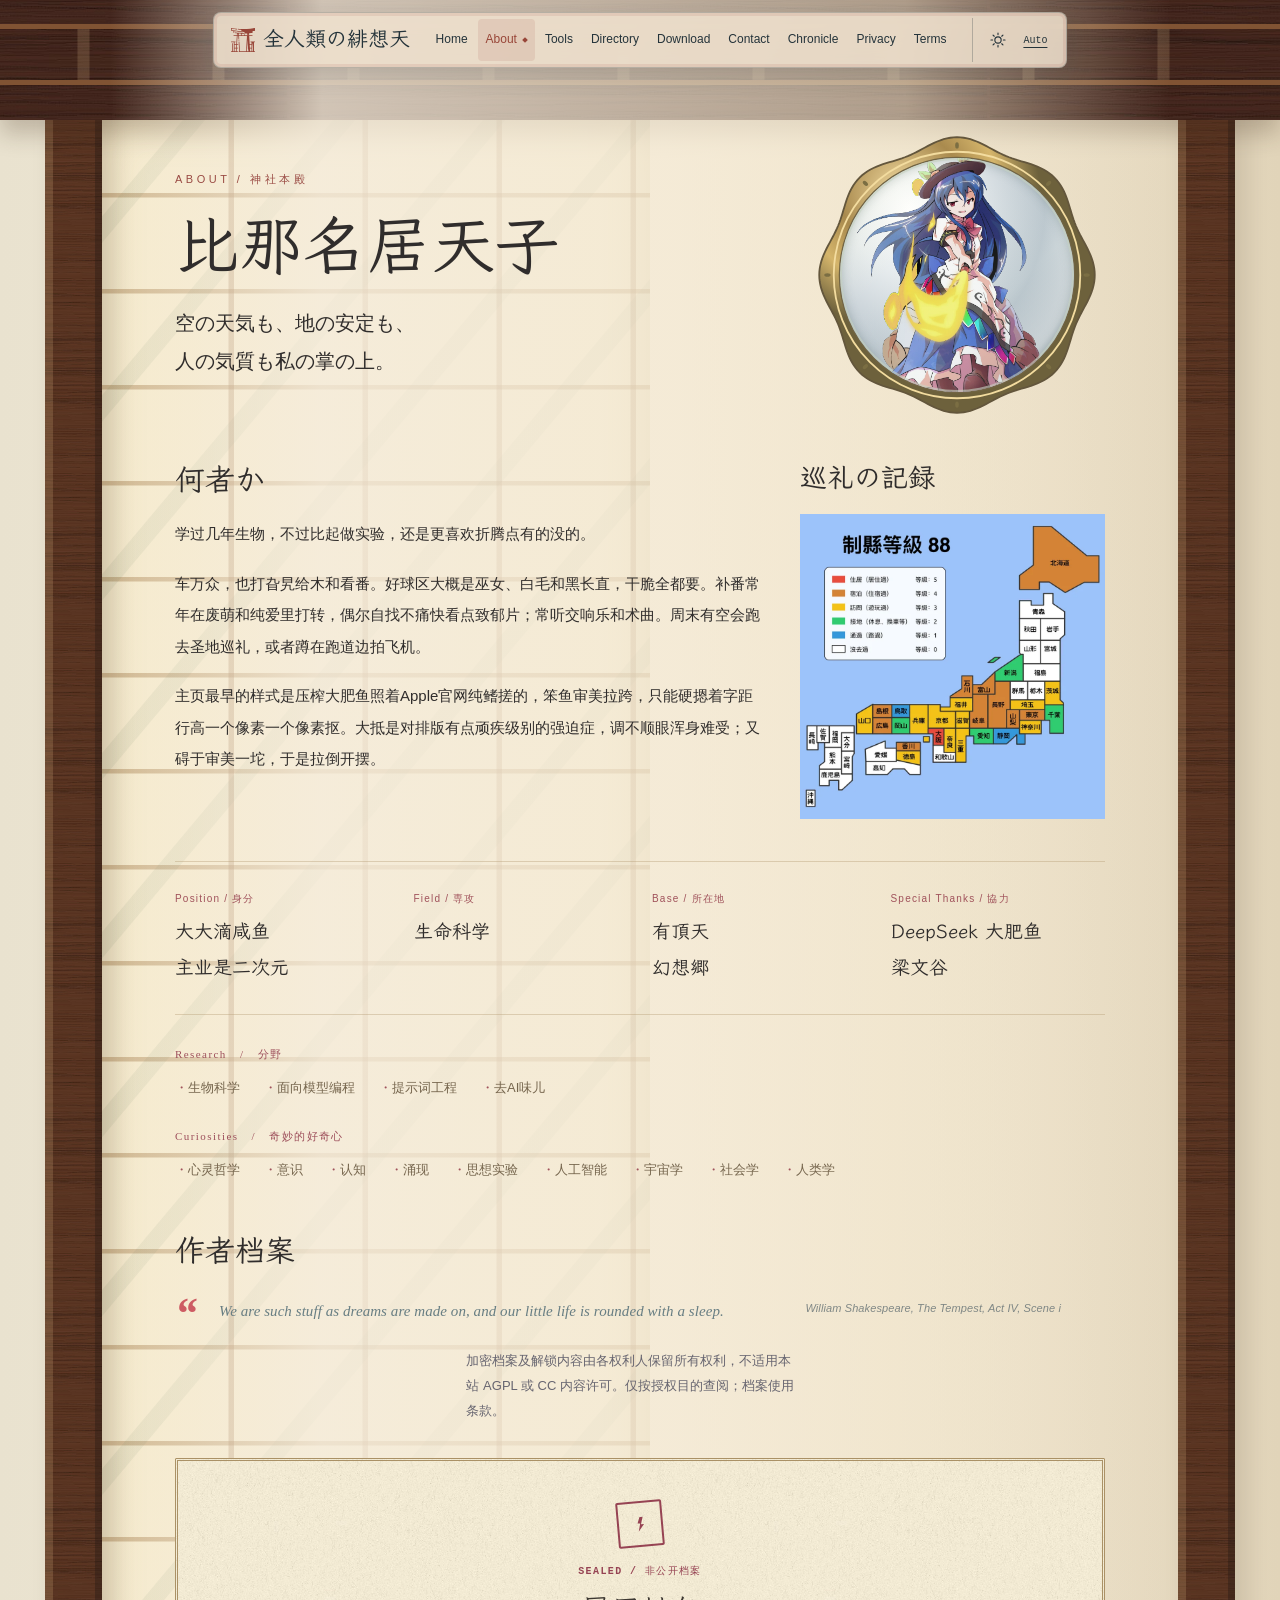
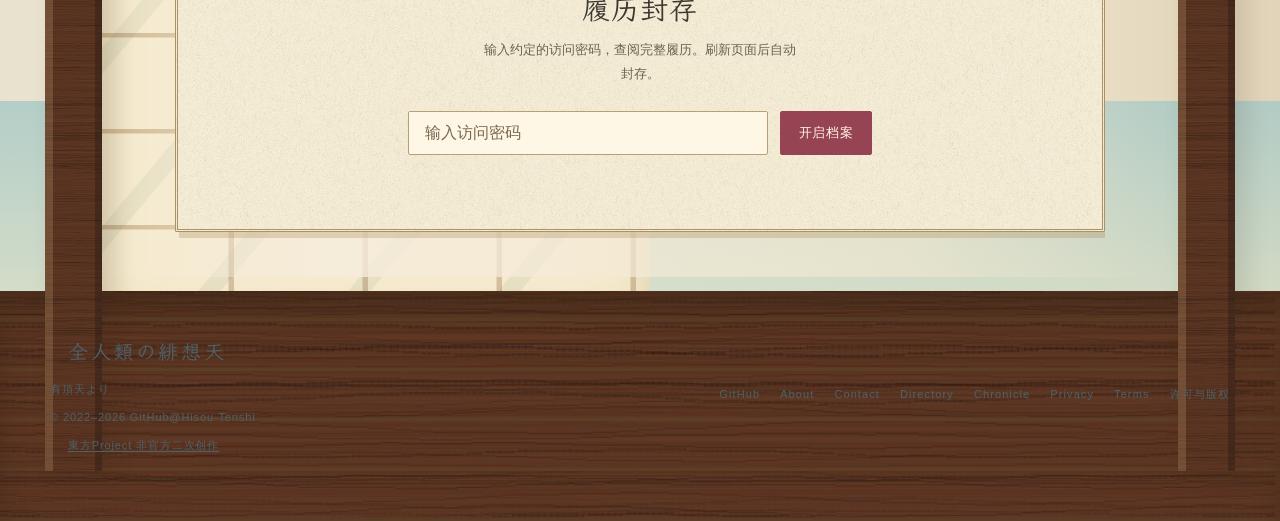
==== commit 279d282a: "docs: clarify site licensing and download rights" ====
--- a/about-us/index.html
+++ b/about-us/index.html
@@ -33,10 +33,10 @@
 	<link rel="apple-touch-icon" href="/static/img/opt/favicon-180.png?v=22e44718">
 	<link rel="canonical" href="https://tenshi.qzz.io/about-us/">
 	<link rel="stylesheet" href="/static/css/root.css?v=9a7b9db8">
-	<link rel="stylesheet" href="/static/css/style.css?v=e0f53c1f">
+	<link rel="stylesheet" href="/static/css/style.css?v=4eddfd20">
 
 <link rel="preload" href="/static/fonts/shrine-hand.woff2?v=1ac1c84f" as="font" type="font/woff2" crossorigin>
-<link rel="stylesheet" href="/static/css/scenes.css?v=65b64bc3">
+<link rel="stylesheet" href="/static/css/scenes.css?v=1f3d72c2">
 <link rel="stylesheet" href="/static/css/shrine-details.css?v=a88441f4">
 </head>
 <body class="shrine-site scene about-scene scene--about" data-page="about"><a class="skip-link" href="#main">跳到主要内容</a><header class="global-nav" id="nav"><a class="global-brand" href="/" aria-label="全人類の緋想天 — 首页">全人類の緋想天</a><nav id="navLinks" class="primary-links" aria-label="主导航"><a class="nav__link" href="/" data-nav-page="home">Home</a><a class="nav__link" href="/about-us/" data-nav-page="about" aria-current="page">About</a><a class="nav__link" href="/tools/" data-nav-page="tools">Tools</a><a class="nav__link" href="/sites/" data-nav-page="directory">Directory</a><a class="nav__link" href="/download/" data-nav-page="download">Download</a><a class="nav__link" href="/contact-us/" data-nav-page="contact">Contact</a><a class="nav__link" href="/changelog/" data-nav-page="chronicle">Chronicle</a><a class="nav__link" href="/privacy-policy/" data-nav-page="privacy">Privacy</a><a class="nav__link" href="/terms-and-conditions/" data-nav-page="terms">Terms</a></nav><div class="nav__tools">
@@ -92,7 +92,7 @@
 </div>
 </div></div><div class="about-supplement"><section aria-labelledby="cv" class="about-cv"><h2 id="cv">作者档案</h2><blockquote class="epigraph">
 <p class="epigraph__text">We are such stuff as dreams are made on, and our little life is rounded with a sleep. <cite class="epigraph__cite">William Shakespeare, <i>The Tempest</i>, Act IV, Scene i</cite></p>
-</blockquote><div class="vault" data-rv="" data-vault="" data-vault-src="/about-us/vault.json" style="margin-top:34px">
+</blockquote><p class="vault__hint" id="sealed-cv-notice">加密档案及解锁内容由各权利人保留所有权利，不适用本站 AGPL 或 CC 内容许可。仅按授权目的查阅；<a href="/terms-and-conditions/#vaults">档案使用条款</a>。</p><div class="vault" data-rv="" data-vault="" data-vault-src="/about-us/vault.json" style="margin-top:34px">
 <div class="vault__gate">
 <span aria-hidden="true" class="vault__lock"><span class="arc"></span></span>
 <div class="vault__label">SEALED / 非公开档案</div>
@@ -105,4 +105,4 @@
 <div aria-live="polite" class="vault__msg" data-vault-msg="" role="status"></div>
 </div>
 <div class="vault__body" data-vault-out=""></div>
-</div></section></div></div></main><footer class="scene-foot wrap"><div><a class="global-brand" href="/">全人類の緋想天</a><p>有頂天より</p><p>© 2022–<span data-site-year>2026</span> GitHub@Hisou-Tenshi</p></div><nav aria-label="页脚导航"><a href="https://github.com/Hisou-Tenshi">GitHub</a><a href="/about-us/">About</a><a href="/contact-us/">Contact</a><a href="/sites/">Directory</a><a href="/changelog/">Chronicle</a><a href="/privacy-policy/">Privacy</a><a href="/terms-and-conditions/">Terms</a></nav></footer><div class="ritual-overlay" id="ritualOverlay" role="dialog" aria-modal="true" aria-label="神社器物" hidden><button class="ritual-close" type="button" aria-label="关闭预览">×</button><div class="ritual-circle" aria-hidden="true"></div><div class="ritual-dialog" id="ritualDialog"></div></div><script defer src="/static/js/site-content.js?v=7ef09ab3"></script><script defer src="/static/js/script.js?v=ac612da2"></script><script defer src="/static/js/vault.js?v=d41f7041"></script><script defer src="/static/js/shrine.js?v=cb925c78"></script></body></html>+</div></section></div></div></main><footer class="scene-foot wrap"><div><a class="global-brand" href="/">全人類の緋想天</a><p>有頂天より</p><p>© 2022–<span data-site-year>2026</span> GitHub@Hisou-Tenshi</p><p><a href="/terms-and-conditions/#touhou">東方Project 非官方二次创作</a></p></div><nav aria-label="页脚导航"><a href="https://github.com/Hisou-Tenshi">GitHub</a><a href="/about-us/">About</a><a href="/contact-us/">Contact</a><a href="/sites/">Directory</a><a href="/changelog/">Chronicle</a><a href="/privacy-policy/">Privacy</a><a href="/terms-and-conditions/">Terms</a><a href="/terms-and-conditions/#copyright">许可与版权</a></nav></footer><div class="ritual-overlay" id="ritualOverlay" role="dialog" aria-modal="true" aria-label="神社器物" hidden><button class="ritual-close" type="button" aria-label="关闭预览">×</button><div class="ritual-circle" aria-hidden="true"></div><div class="ritual-dialog" id="ritualDialog"></div></div><script defer src="/static/js/site-content.js?v=87e0ad06"></script><script defer src="/static/js/script.js?v=719dd40b"></script><script defer src="/static/js/vault.js?v=30e6adcd"></script><script defer src="/static/js/shrine.js?v=7466709e"></script></body></html>
--- a/static/css/style.css
+++ b/static/css/style.css
@@ -1243,11 +1243,32 @@
 	transform: none;
 }
 
-.tc__get {
+.tc__download {
 	position: absolute;
 	bottom: clamp(16px, 3vh, 34px);
-	left: 50%;
-	transform: translate(-50%, 8px);
+	inset-inline: 12px;
+	justify-self: center;
+	width: fit-content;
+	max-width: calc(100% - 24px);
+	padding: 10px 14px;
+	border-radius: 8px;
+	background: #17171a;
+	color: #fff;
+	text-align: center;
+}
+
+.tc__download p {
+	margin: 0 0 8px;
+	font-size: 13px;
+	line-height: 1.6;
+}
+
+.tc__download p a {
+	color: inherit;
+	text-decoration: underline;
+}
+
+.tc__get {
 	display: inline-flex;
 	align-items: center;
 	gap: 7px;
@@ -1264,14 +1285,13 @@
 	text-decoration: none;
 	opacity: 0;
 	pointer-events: none;
-	transition: opacity var(--t-med) var(--ease), transform var(--t-med) var(--ease),
+	transition: opacity var(--t-med) var(--ease),
 		background var(--t-fast) var(--ease);
 }
 
 .tc.is-open .tc__get {
 	opacity: 1;
 	pointer-events: auto;
-	transform: translate(-50%, 0);
 }
 
 .tc__get:hover {
--- a/static/css/scenes.css
+++ b/static/css/scenes.css
@@ -201,6 +201,10 @@
 /* Opened and sealed archives share a readable paper palette, including Dark. */
 .shrine-site .vault{--ink:#3d3832;--ink-2:#514b41;--ink-3:#6c6151;--ink-4:#79684f;--line:#b6a07a;--line-2:#ad936850;--line-3:#b59c733b;--card:#fff7e5;--bg:#f3e8cd;--bg-band:#e9ddc1;--accent-deep:#964353;--arc:#964353;--arc-soft:#b45c7320;--pink-deep:#a6384b;padding:0;scroll-margin-top:calc(var(--nav-h) + 24px);color:var(--ink);min-width:0}
 .shrine-site .vault.is-open,.shrine-site .treasury-secure .vault{padding:0}
+.download-legal,.chronicle-licence{font-size:.875rem;line-height:1.65}
+.download-legal{margin-block:0 18px}
+.download-legal a,.chronicle-licence a,.scene-foot p a{color:inherit;text-decoration:underline;text-underline-offset:.15em}
+.chronicle-licence{padding-block:12px;text-align:center}
 .shrine-site .vault__gate{padding:clamp(24px,3.2vw,40px);background:none}
 .shrine-site .vault__lock{border:2px double var(--arc);border-radius:2px;background:none;color:var(--arc);transform:rotate(-5deg);margin-bottom:16px}
 .shrine-site .vault__label{color:var(--arc);font-size:10px;letter-spacing:.14em}
